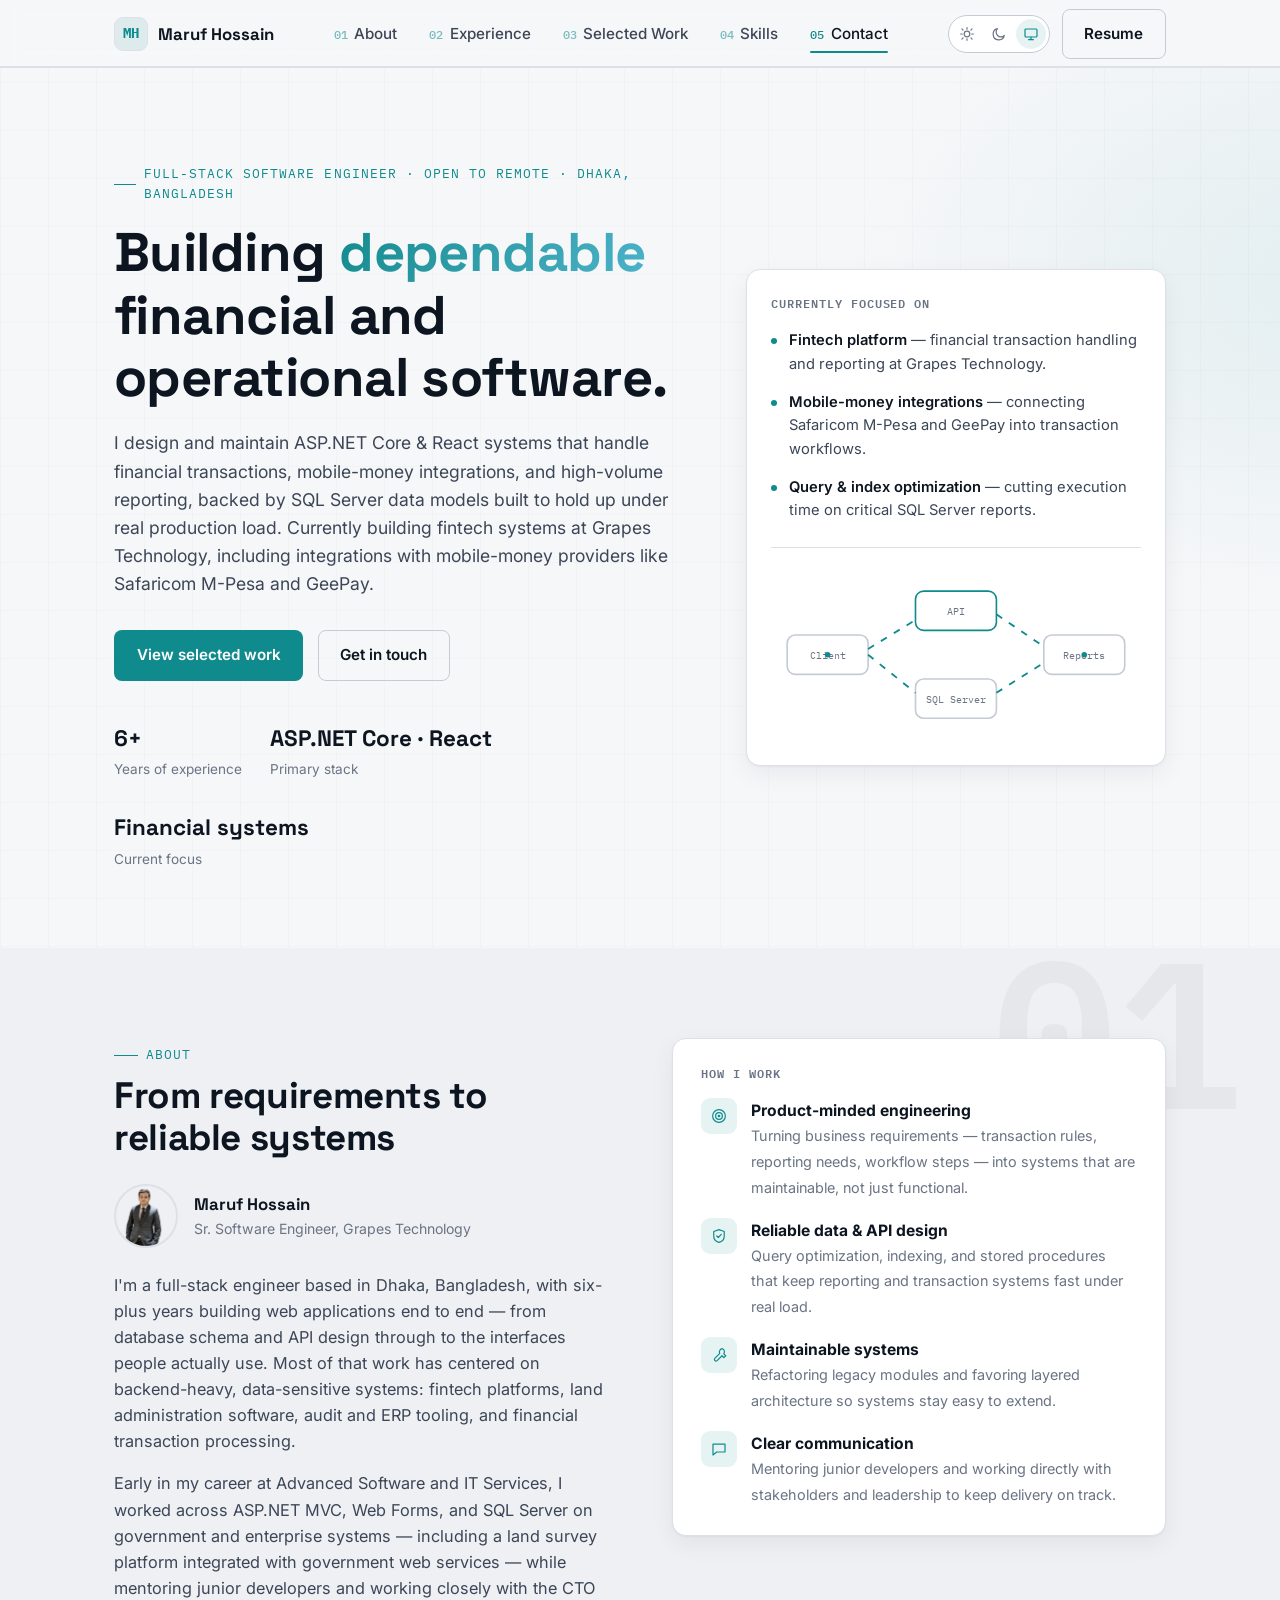
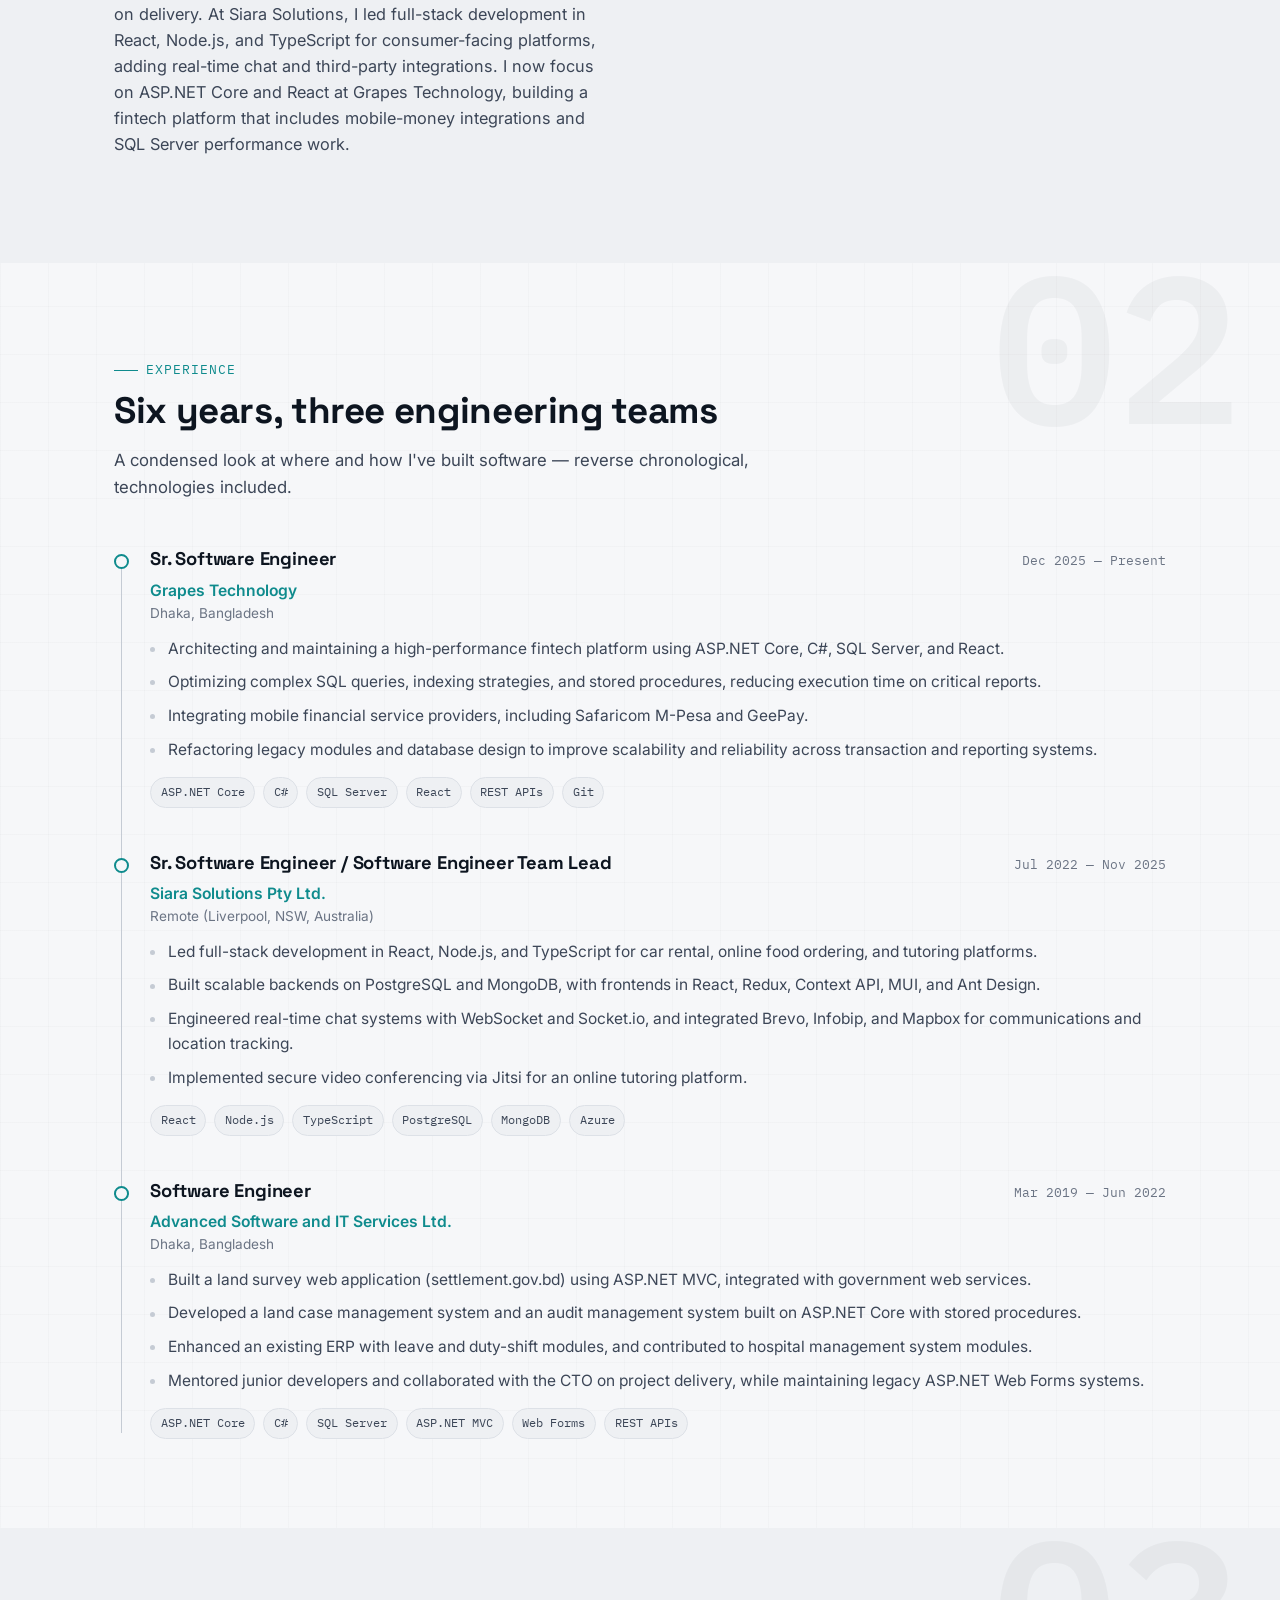
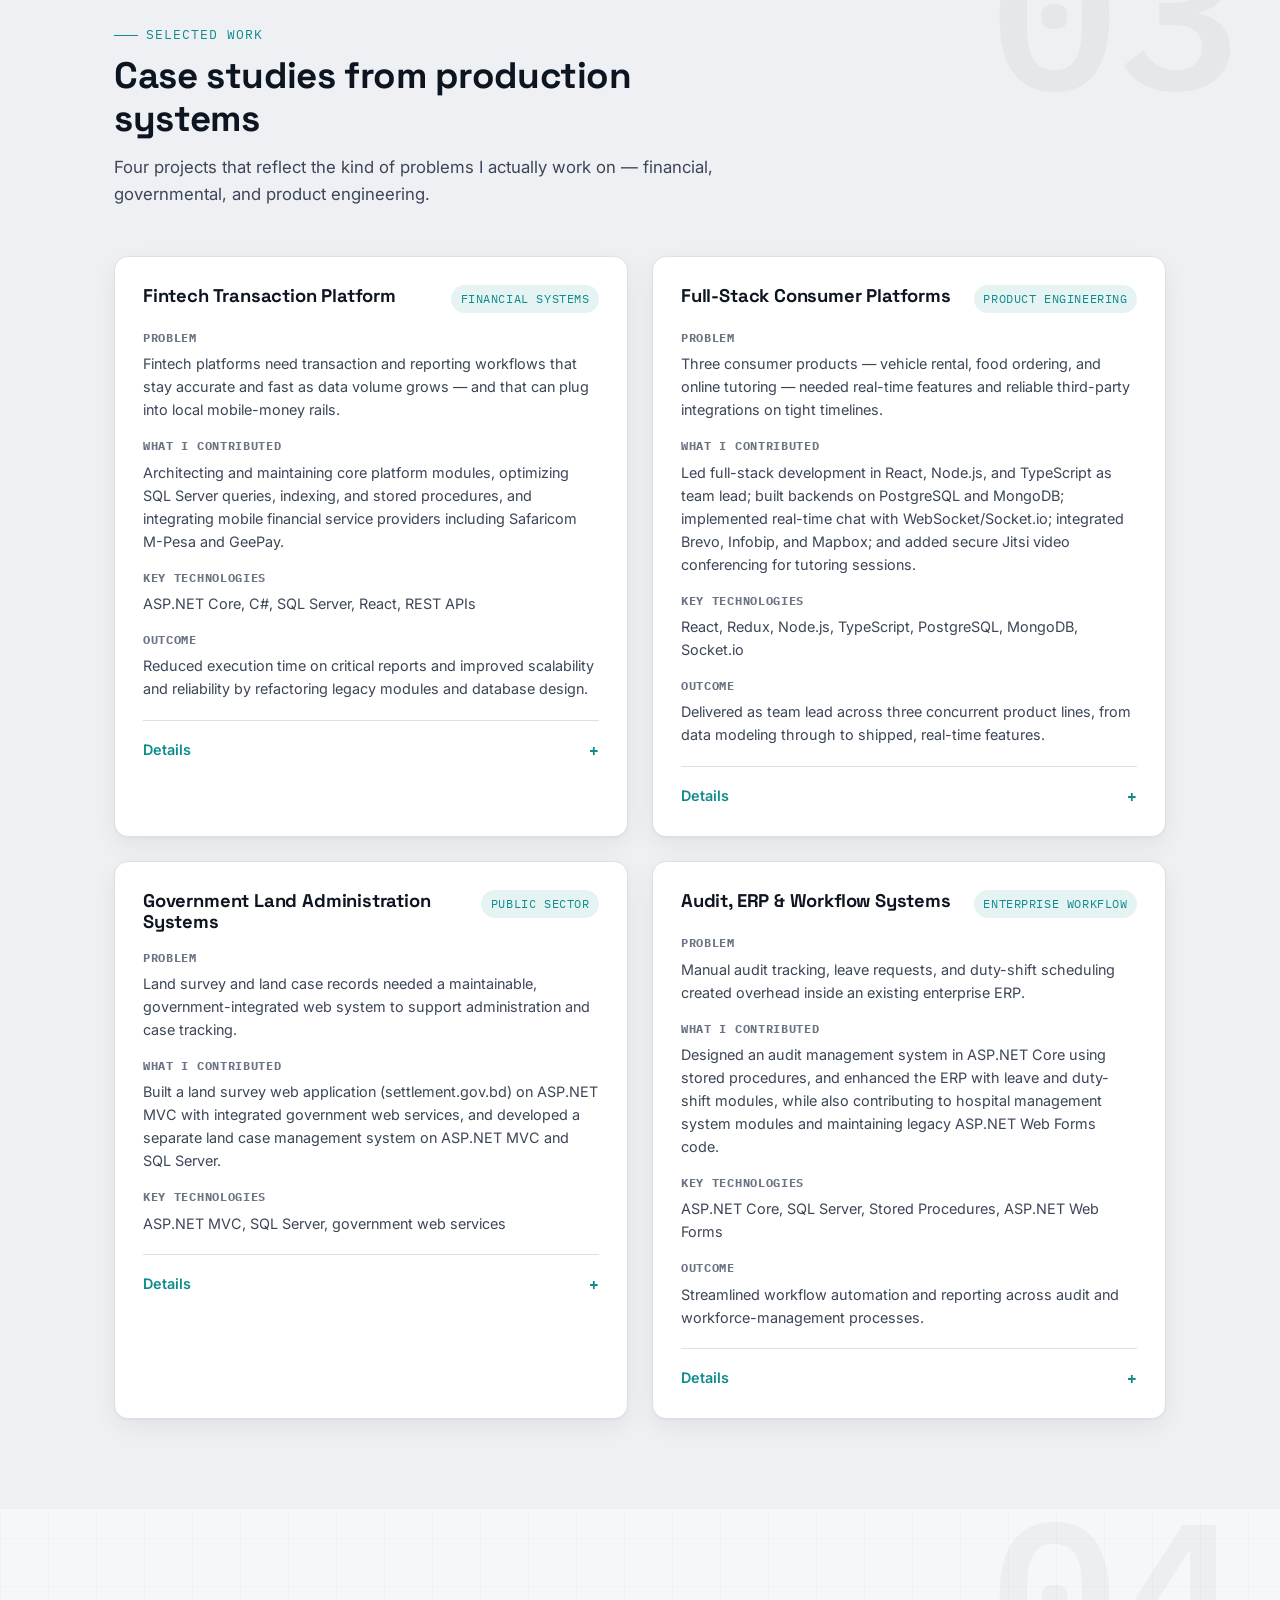
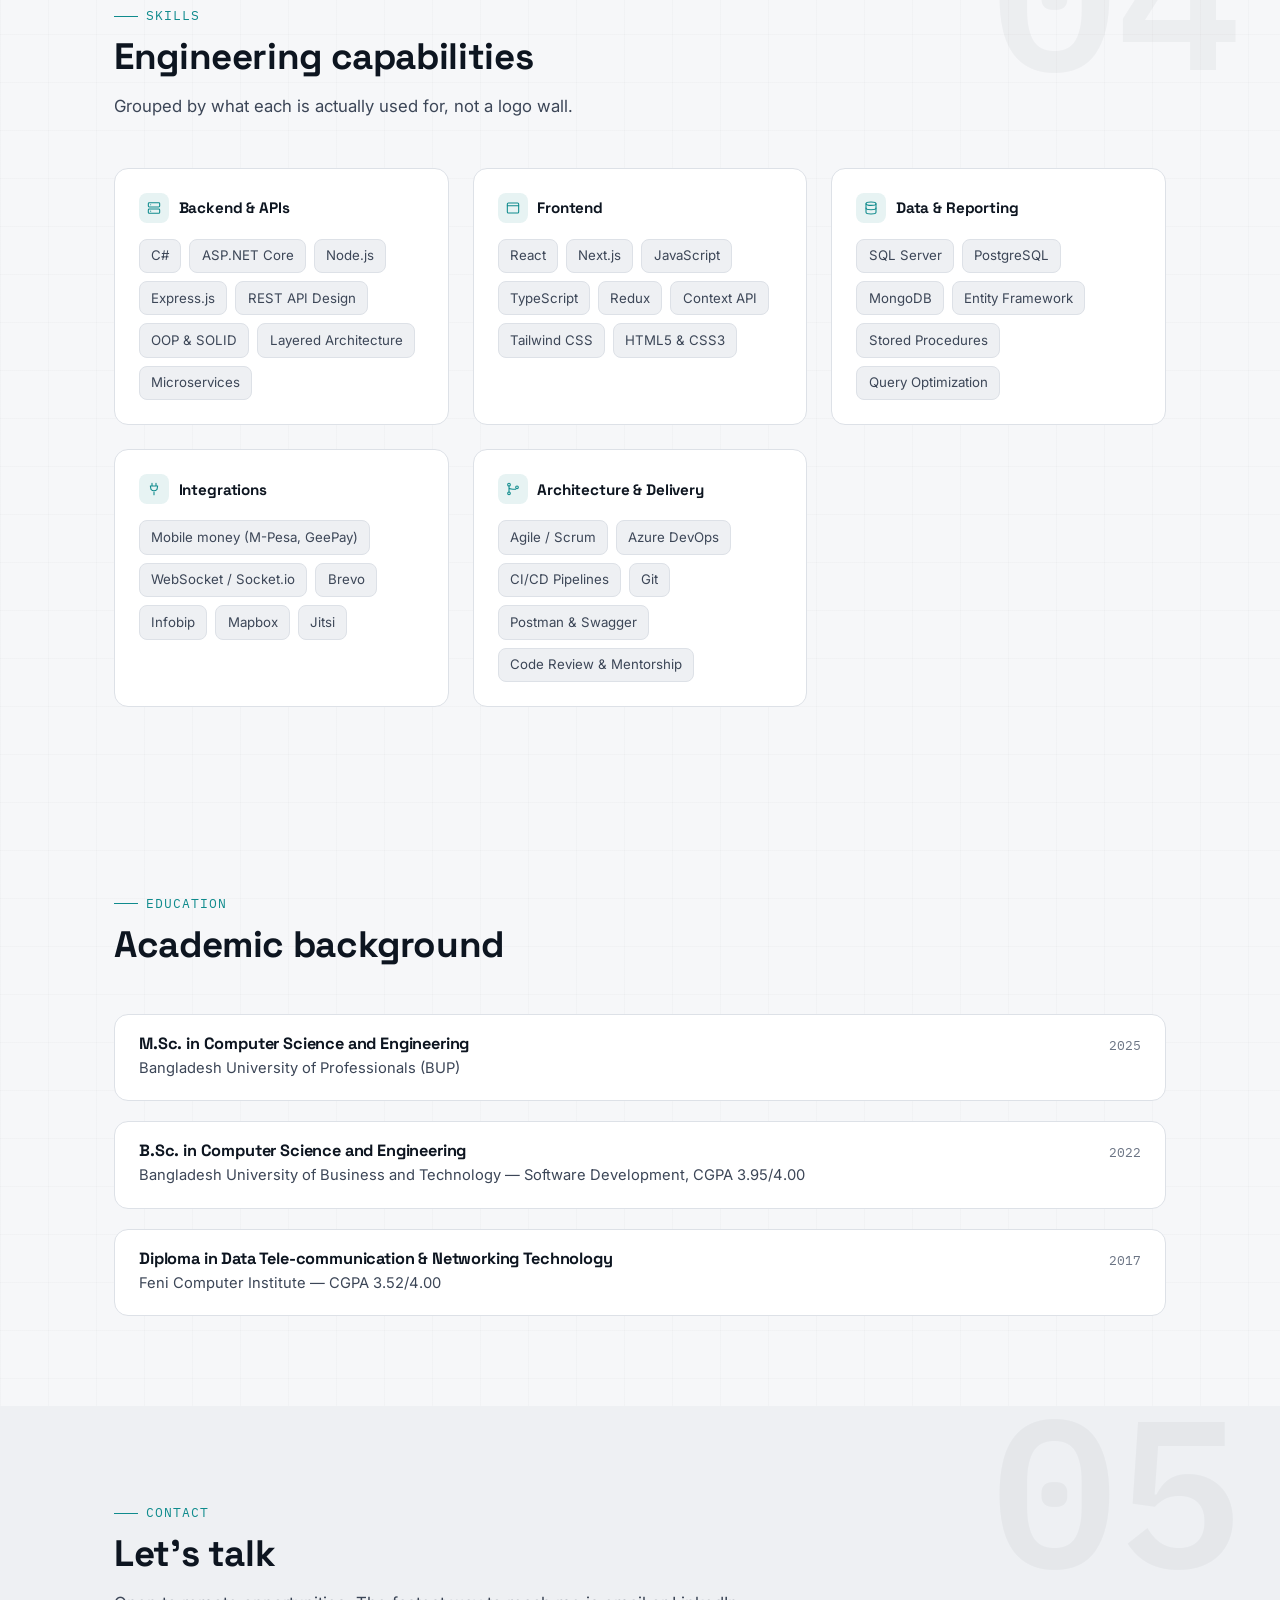
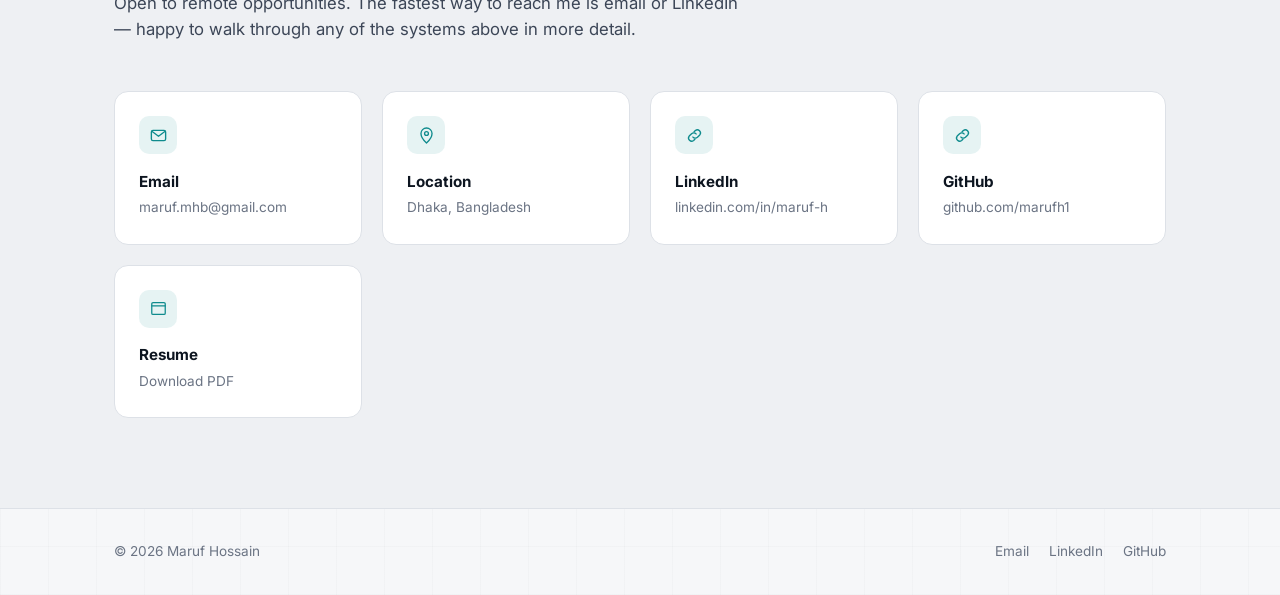
==== index.html @ dee06dfb "ok" ====
<!doctype html>
<html lang="en">
<head>
<meta charset="UTF-8" />
<meta name="viewport" content="width=device-width, initial-scale=1" />
<title>Maruf Hossain — Remote Full-Stack Software Engineer (ASP.NET Core, React, Fintech)</title>
<meta name="description" content="Maruf Hossain is a full-stack software engineer specializing in ASP.NET Core, C#, SQL Server, and React, building dependable fintech and operational software. Based in Dhaka, Bangladesh, open to remote opportunities." />
<meta name="keywords" content="Maruf Hossain, Full-Stack Software Engineer, ASP.NET Core Developer, C# Developer, React Developer, SQL Server, Fintech Software Engineer, Remote Software Engineer, Dhaka Bangladesh" />
<meta name="author" content="Maruf Hossain" />
<link rel="canonical" href="https://marufh1.github.io/" />

<!-- Open Graph -->
<meta property="og:type" content="website" />
<meta property="og:site_name" content="Maruf Hossain" />
<meta property="og:locale" content="en_US" />
<meta property="og:title" content="Maruf Hossain — Remote Full-Stack Software Engineer" />
<meta property="og:description" content="Full-stack software engineer specializing in ASP.NET Core, C#, SQL Server, and React — building dependable fintech and operational software. Open to remote opportunities." />
<meta property="og:url" content="https://marufh1.github.io/" />
<meta property="og:image" content="https://marufh1.github.io/assets/img/maruf-hossain.png" />
<meta name="twitter:card" content="summary" />
<meta name="twitter:title" content="Maruf Hossain — Remote Full-Stack Software Engineer" />
<meta name="twitter:description" content="ASP.NET Core, C#, SQL Server, React — fintech and operational software. Open to remote opportunities." />
<meta name="twitter:image" content="https://marufh1.github.io/assets/img/maruf-hossain.png" />

<meta name="theme-color" content="#0a0f16" />
<link rel="icon" href="favicon.svg" type="image/svg+xml" />
<link rel="manifest" href="site.webmanifest" />
<link rel="preconnect" href="https://fonts.googleapis.com" />
<link rel="preconnect" href="https://fonts.gstatic.com" crossorigin />
<link href="https://fonts.googleapis.com/css2?family=Space+Grotesk:wght@500;600;700&family=Inter:wght@400;500;600;700&family=IBM+Plex+Mono:wght@500&display=swap" rel="stylesheet" />
<link rel="stylesheet" href="assets/css/styles.css" />

<script type="application/ld+json">
{
  "@context": "https://schema.org",
  "@type": "Person",
  "name": "Maruf Hossain",
  "url": "https://marufh1.github.io/",
  "image": "https://marufh1.github.io/assets/img/maruf-hossain.png",
  "jobTitle": "Sr. Software Engineer",
  "description": "Full-stack software engineer specializing in ASP.NET Core, C#, SQL Server, and React, building fintech and operational software. Open to remote opportunities.",
  "email": "mailto:maruf.mhb@gmail.com",
  "address": { "@type": "PostalAddress", "addressLocality": "Dhaka", "addressCountry": "BD" },
  "sameAs": ["https://www.linkedin.com/in/maruf-h", "https://github.com/marufh1"],
  "worksFor": { "@type": "Organization", "name": "Grapes Technology" },
  "alumniOf": [
    { "@type": "CollegeOrUniversity", "name": "Bangladesh University of Professionals" },
    { "@type": "CollegeOrUniversity", "name": "Bangladesh University of Business and Technology" },
    { "@type": "CollegeOrUniversity", "name": "Feni Computer Institute" }
  ],
  "knowsAbout": ["ASP.NET Core", "C#", "SQL Server", "React", "Node.js", "TypeScript", "REST API Design", "Microservices", "PostgreSQL", "MongoDB"]
}
</script>
</head>
<body>
<a class="skip-link" href="#main">Skip to content</a>

<!-- Icon sprite -->
<svg class="visually-hidden" aria-hidden="true">
  <symbol id="i-sun" viewBox="0 0 24 24" fill="none" stroke="currentColor" stroke-width="1.8" stroke-linecap="round"><circle cx="12" cy="12" r="4.2"/><path d="M12 2.5v2.4M12 19.1v2.4M4.4 4.4l1.7 1.7M17.9 17.9l1.7 1.7M2.5 12h2.4M19.1 12h2.4M4.4 19.6l1.7-1.7M17.9 6.1l1.7-1.7"/></symbol>
  <symbol id="i-moon" viewBox="0 0 24 24" fill="none" stroke="currentColor" stroke-width="1.8" stroke-linecap="round" stroke-linejoin="round"><path d="M20 14.2A8.5 8.5 0 1 1 9.8 4a6.7 6.7 0 0 0 10.2 10.2Z"/></symbol>
  <symbol id="i-system" viewBox="0 0 24 24" fill="none" stroke="currentColor" stroke-width="1.8" stroke-linecap="round" stroke-linejoin="round"><rect x="3" y="4.5" width="18" height="12" rx="1.5"/><path d="M8.5 20.5h7M12 16.5v4"/></symbol>
  <symbol id="i-menu" viewBox="0 0 24 24" fill="none" stroke="currentColor" stroke-width="1.8" stroke-linecap="round"><path d="M4 7h16M4 12h16M4 17h16"/></symbol>
  <symbol id="i-close" viewBox="0 0 24 24" fill="none" stroke="currentColor" stroke-width="1.8" stroke-linecap="round"><path d="M6 6l12 12M18 6L6 18"/></symbol>
  <symbol id="i-mail" viewBox="0 0 24 24" fill="none" stroke="currentColor" stroke-width="1.7" stroke-linecap="round" stroke-linejoin="round"><rect x="3" y="5.5" width="18" height="13" rx="2"/><path d="M4 7l8 6 8-6"/></symbol>
  <symbol id="i-pin" viewBox="0 0 24 24" fill="none" stroke="currentColor" stroke-width="1.7" stroke-linecap="round" stroke-linejoin="round"><path d="M12 21.5s7-6.4 7-12A7 7 0 0 0 5 9.5c0 5.6 7 12 7 12Z"/><circle cx="12" cy="9.5" r="2.4"/></symbol>
  <symbol id="i-link" viewBox="0 0 24 24" fill="none" stroke="currentColor" stroke-width="1.7" stroke-linecap="round" stroke-linejoin="round"><path d="M10 14a4 4 0 0 0 5.7.3l3-3a4 4 0 0 0-5.6-5.6l-1.6 1.6"/><path d="M14 10a4 4 0 0 0-5.7-.3l-3 3a4 4 0 0 0 5.6 5.6l1.6-1.6"/></symbol>
  <symbol id="i-server" viewBox="0 0 24 24" fill="none" stroke="currentColor" stroke-width="1.6" stroke-linecap="round" stroke-linejoin="round"><rect x="3.5" y="4" width="17" height="6.5" rx="1.4"/><rect x="3.5" y="13.5" width="17" height="6.5" rx="1.4"/><path d="M7 7.2h.01M7 16.7h.01"/></symbol>
  <symbol id="i-window" viewBox="0 0 24 24" fill="none" stroke="currentColor" stroke-width="1.6" stroke-linecap="round" stroke-linejoin="round"><rect x="3.5" y="4.5" width="17" height="15" rx="1.6"/><path d="M3.5 8.7h17"/></symbol>
  <symbol id="i-db" viewBox="0 0 24 24" fill="none" stroke="currentColor" stroke-width="1.6" stroke-linecap="round" stroke-linejoin="round"><ellipse cx="12" cy="5.5" rx="7.5" ry="2.6"/><path d="M4.5 5.5v13c0 1.4 3.4 2.6 7.5 2.6s7.5-1.2 7.5-2.6v-13"/><path d="M4.5 12c0 1.4 3.4 2.6 7.5 2.6s7.5-1.2 7.5-2.6"/></symbol>
  <symbol id="i-plug" viewBox="0 0 24 24" fill="none" stroke="currentColor" stroke-width="1.6" stroke-linecap="round" stroke-linejoin="round"><path d="M9 3.5v4M15 3.5v4M6.5 7.5h11l-1 5a6 6 0 0 1-9 0Z"/><path d="M12 16.5v4"/></symbol>
  <symbol id="i-branch" viewBox="0 0 24 24" fill="none" stroke="currentColor" stroke-width="1.6" stroke-linecap="round" stroke-linejoin="round"><circle cx="6" cy="5.5" r="2"/><circle cx="6" cy="18.5" r="2"/><circle cx="18" cy="9.5" r="2"/><path d="M6 7.5v9M6 9.5c0 3 3 3 6 3h4"/></symbol>
  <symbol id="i-target" viewBox="0 0 24 24" fill="none" stroke="currentColor" stroke-width="1.6"><circle cx="12" cy="12" r="8.5"/><circle cx="12" cy="12" r="4.5"/><circle cx="12" cy="12" r="1"/></symbol>
  <symbol id="i-shield" viewBox="0 0 24 24" fill="none" stroke="currentColor" stroke-width="1.6" stroke-linecap="round" stroke-linejoin="round"><path d="M12 3.5 5 6v6c0 5 3 7.5 7 8.5 4-1 7-3.5 7-8.5V6Z"/><path d="M9 12l2 2 4-4.2"/></symbol>
  <symbol id="i-tool" viewBox="0 0 24 24" fill="none" stroke="currentColor" stroke-width="1.6" stroke-linecap="round" stroke-linejoin="round"><path d="M16.5 3.6a4.4 4.4 0 0 1 1.8 6.9L21 13l-2.5 2.5-2.5-2.5-6.5 6.5a2.2 2.2 0 0 1-3.1-3.1L13 9.8l-.2-.2a4.4 4.4 0 0 1 3.7-6Z"/></symbol>
  <symbol id="i-chat" viewBox="0 0 24 24" fill="none" stroke="currentColor" stroke-width="1.6" stroke-linecap="round" stroke-linejoin="round"><path d="M4 5.5h16v10.5H9L4 20V5.5Z"/></symbol>
</svg>

<header class="site-header">
  <div class="container nav-inner">
    <a class="logo-mark" href="#top">
      <span class="logo-badge">MH</span>
      <span>Maruf Hossain</span>
    </a>

    <nav class="nav-links" id="nav-links" aria-label="Primary">
      <a href="#about"><span class="nav-index" aria-hidden="true">01</span><span>About</span></a>
      <a href="#experience"><span class="nav-index" aria-hidden="true">02</span><span>Experience</span></a>
      <a href="#work"><span class="nav-index" aria-hidden="true">03</span><span>Selected Work</span></a>
      <a href="#skills"><span class="nav-index" aria-hidden="true">04</span><span>Skills</span></a>
      <a href="#contact"><span class="nav-index" aria-hidden="true">05</span><span>Contact</span></a>
    </nav>

    <div class="nav-actions">
      <div class="theme-toggle" role="group" aria-label="Theme">
        <button type="button" data-theme="light" aria-pressed="false" title="Light theme"><svg><use href="#i-sun"/></svg><span class="visually-hidden">Light</span></button>
        <button type="button" data-theme="dark" aria-pressed="false" title="Dark theme"><svg><use href="#i-moon"/></svg><span class="visually-hidden">Dark</span></button>
        <button type="button" data-theme="system" aria-pressed="true" title="System theme"><svg><use href="#i-system"/></svg><span class="visually-hidden">System</span></button>
      </div>
      <a class="btn btn-ghost nav-resume" href="assets/resume/Maruf-Hossain-Resume.pdf" target="_blank" rel="noopener">Resume</a>
      <button class="menu-toggle" type="button" aria-controls="nav-links" aria-expanded="false" aria-label="Toggle navigation menu">
        <svg><use href="#i-menu"/></svg>
      </button>
    </div>
  </div>
  <div class="scroll-progress" aria-hidden="true"><span id="scroll-progress-bar"></span></div>
</header>

<main id="main">

  <!-- Hero -->
  <section id="top" class="hero">
    <div class="container hero-grid">
      <div>
        <span class="eyebrow">Full-Stack Software Engineer · Open to Remote · Dhaka, Bangladesh</span>
        <h1>Building <span class="hero-accent">dependable</span> financial and operational software.</h1>
        <p class="hero-lede">
          I design and maintain ASP.NET Core &amp; React systems that handle financial transactions,
          mobile-money integrations, and high-volume reporting, backed by SQL Server data models built to
          hold up under real production load. Currently building fintech systems at Grapes Technology,
          including integrations with mobile-money providers like Safaricom M-Pesa and GeePay.
        </p>
        <div class="hero-ctas">
          <a class="btn btn-primary" href="#work">View selected work</a>
          <a class="btn btn-ghost" href="#contact">Get in touch</a>
        </div>
        <div class="hero-meta">
          <div><strong>6+</strong><span>Years of experience</span></div>
          <div><strong>ASP.NET Core · React</strong><span>Primary stack</span></div>
          <div><strong>Financial systems</strong><span>Current focus</span></div>
        </div>
      </div>

      <div class="focus-panel reveal">
        <p class="panel-label">Currently focused on</p>
        <ul class="focus-list">
          <li><span class="focus-dot"></span><span><strong>Fintech platform</strong> — financial transaction handling and reporting at Grapes Technology.</span></li>
          <li><span class="focus-dot"></span><span><strong>Mobile-money integrations</strong> — connecting Safaricom M-Pesa and GeePay into transaction workflows.</span></li>
          <li><span class="focus-dot"></span><span><strong>Query &amp; index optimization</strong> — cutting execution time on critical SQL Server reports.</span></li>
        </ul>

        <div class="system-diagram" aria-hidden="true">
          <svg viewBox="0 0 320 150" preserveAspectRatio="xMidYMid meet">
            <rect class="diagram-node" x="14" y="58" width="70" height="34" rx="7"/>
            <text x="49" y="79" text-anchor="middle" font-family="IBM Plex Mono, monospace" font-size="9" fill="var(--ink-faint)">Client</text>

            <rect class="diagram-node is-accent" x="125" y="20" width="70" height="34" rx="7"/>
            <text x="160" y="41" text-anchor="middle" font-family="IBM Plex Mono, monospace" font-size="9" fill="var(--ink-faint)">API</text>

            <rect class="diagram-node" x="125" y="96" width="70" height="34" rx="7"/>
            <text x="160" y="117" text-anchor="middle" font-family="IBM Plex Mono, monospace" font-size="9" fill="var(--ink-faint)">SQL Server</text>

            <rect class="diagram-node" x="236" y="58" width="70" height="34" rx="7"/>
            <text x="271" y="79" text-anchor="middle" font-family="IBM Plex Mono, monospace" font-size="9" fill="var(--ink-faint)">Reports</text>

            <path class="diagram-flow" d="M84 70 L125 45"/>
            <path class="diagram-flow" d="M84 75 L125 108"/>
            <path class="diagram-flow" d="M195 40 L236 68"/>
            <path class="diagram-flow" d="M195 108 L236 82"/>
            <circle class="diagram-dot" cx="49" cy="75" r="2.4"/>
            <circle class="diagram-dot" cx="271" cy="75" r="2.4"/>
          </svg>
        </div>
      </div>
    </div>
  </section>

  <!-- About -->
  <section id="about" class="section-alt">
    <span class="section-echo" aria-hidden="true">01</span>
    <div class="container about-grid">
      <div class="about-copy reveal">
        <span class="eyebrow">About</span>
        <h2 style="margin-top:0.6rem;font-family:var(--font-head);font-size:clamp(1.7rem,3vw,2.3rem);">From requirements to reliable systems</h2>
        <div class="about-portrait" style="margin-top:1.5rem;">
          <img src="assets/img/maruf-hossain.png" alt="Portrait of Maruf Hossain" width="64" height="64" loading="lazy" decoding="async" />
          <div><strong>Maruf Hossain</strong><span>Sr. Software Engineer, Grapes Technology</span></div>
        </div>
        <p>
          I'm a full-stack engineer based in Dhaka, Bangladesh, with six-plus years building web applications
          end to end — from database schema and API design through to the interfaces people actually use.
          Most of that work has centered on backend-heavy, data-sensitive systems: fintech platforms,
          land administration software, audit and ERP tooling, and financial transaction processing.
        </p>
        <p>
          Early in my career at Advanced Software and IT Services, I worked across ASP.NET MVC, Web Forms,
          and SQL Server on government and enterprise systems — including a land survey platform integrated
          with government web services — while mentoring junior developers and working closely with the CTO
          on delivery. At Siara Solutions, I led full-stack development in React, Node.js, and TypeScript for
          consumer-facing platforms, adding real-time chat and third-party integrations. I now focus on
          ASP.NET Core and React at Grapes Technology, building a fintech platform that
          includes mobile-money integrations and SQL Server performance work.
        </p>
      </div>

      <div class="how-i-work reveal">
        <h3>How I work</h3>
        <ul>
          <li>
            <span class="icon"><svg><use href="#i-target"/></svg></span>
            <div><strong>Product-minded engineering</strong><span>Turning business requirements — transaction rules, reporting needs, workflow steps — into systems that are maintainable, not just functional.</span></div>
          </li>
          <li>
            <span class="icon"><svg><use href="#i-shield"/></svg></span>
            <div><strong>Reliable data &amp; API design</strong><span>Query optimization, indexing, and stored procedures that keep reporting and transaction systems fast under real load.</span></div>
          </li>
          <li>
            <span class="icon"><svg><use href="#i-tool"/></svg></span>
            <div><strong>Maintainable systems</strong><span>Refactoring legacy modules and favoring layered architecture so systems stay easy to extend.</span></div>
          </li>
          <li>
            <span class="icon"><svg><use href="#i-chat"/></svg></span>
            <div><strong>Clear communication</strong><span>Mentoring junior developers and working directly with stakeholders and leadership to keep delivery on track.</span></div>
          </li>
        </ul>
      </div>
    </div>
  </section>

  <!-- Experience -->
  <section id="experience">
    <span class="section-echo" aria-hidden="true">02</span>
    <div class="container">
      <div class="section-head reveal">
        <span class="eyebrow">Experience</span>
        <h2>Six years, three engineering teams</h2>
        <p>A condensed look at where and how I've built software — reverse chronological, technologies included.</p>
      </div>

      <div class="timeline">
        <article class="timeline-item reveal">
          <div class="timeline-head">
            <h3>Sr. Software Engineer</h3>
            <span class="timeline-period">Dec 2025 — Present</span>
          </div>
          <div class="timeline-company">Grapes Technology</div>
          <div class="timeline-location">Dhaka, Bangladesh</div>
          <ul>
            <li>Architecting and maintaining a high-performance fintech platform using ASP.NET Core, C#, SQL Server, and React.</li>
            <li>Optimizing complex SQL queries, indexing strategies, and stored procedures, reducing execution time on critical reports.</li>
            <li>Integrating mobile financial service providers, including Safaricom M-Pesa and GeePay.</li>
            <li>Refactoring legacy modules and database design to improve scalability and reliability across transaction and reporting systems.</li>
          </ul>
          <div class="tech-row">
            <span class="tech-tag">ASP.NET Core</span><span class="tech-tag">C#</span><span class="tech-tag">SQL Server</span><span class="tech-tag">React</span><span class="tech-tag">REST APIs</span><span class="tech-tag">Git</span>
          </div>
        </article>

        <article class="timeline-item reveal">
          <div class="timeline-head">
            <h3>Sr. Software Engineer / Software Engineer Team Lead</h3>
            <span class="timeline-period">Jul 2022 — Nov 2025</span>
          </div>
          <div class="timeline-company">Siara Solutions Pty Ltd.</div>
          <div class="timeline-location">Remote (Liverpool, NSW, Australia)</div>
          <ul>
            <li>Led full-stack development in React, Node.js, and TypeScript for car rental, online food ordering, and tutoring platforms.</li>
            <li>Built scalable backends on PostgreSQL and MongoDB, with frontends in React, Redux, Context API, MUI, and Ant Design.</li>
            <li>Engineered real-time chat systems with WebSocket and Socket.io, and integrated Brevo, Infobip, and Mapbox for communications and location tracking.</li>
            <li>Implemented secure video conferencing via Jitsi for an online tutoring platform.</li>
          </ul>
          <div class="tech-row">
            <span class="tech-tag">React</span><span class="tech-tag">Node.js</span><span class="tech-tag">TypeScript</span><span class="tech-tag">PostgreSQL</span><span class="tech-tag">MongoDB</span><span class="tech-tag">Azure</span>
          </div>
        </article>

        <article class="timeline-item reveal">
          <div class="timeline-head">
            <h3>Software Engineer</h3>
            <span class="timeline-period">Mar 2019 — Jun 2022</span>
          </div>
          <div class="timeline-company">Advanced Software and IT Services Ltd.</div>
          <div class="timeline-location">Dhaka, Bangladesh</div>
          <ul>
            <li>Built a land survey web application (settlement.gov.bd) using ASP.NET MVC, integrated with government web services.</li>
            <li>Developed a land case management system and an audit management system built on ASP.NET Core with stored procedures.</li>
            <li>Enhanced an existing ERP with leave and duty-shift modules, and contributed to hospital management system modules.</li>
            <li>Mentored junior developers and collaborated with the CTO on project delivery, while maintaining legacy ASP.NET Web Forms systems.</li>
          </ul>
          <div class="tech-row">
            <span class="tech-tag">ASP.NET Core</span><span class="tech-tag">C#</span><span class="tech-tag">SQL Server</span><span class="tech-tag">ASP.NET MVC</span><span class="tech-tag">Web Forms</span><span class="tech-tag">REST APIs</span>
          </div>
        </article>
      </div>
    </div>
  </section>

  <!-- Selected Work -->
  <section id="work" class="section-alt">
    <span class="section-echo" aria-hidden="true">03</span>
    <div class="container">
      <div class="section-head reveal">
        <span class="eyebrow">Selected Work</span>
        <h2>Case studies from production systems</h2>
        <p>Four projects that reflect the kind of problems I actually work on — financial, governmental, and product engineering.</p>
      </div>

      <div class="work-grid">
        <article class="work-card reveal">
          <div class="work-card-top">
            <h3>Fintech Transaction Platform</h3>
            <span class="work-tag">Financial systems</span>
          </div>
          <div class="work-field">
            <strong>Problem</strong>
            <p>Fintech platforms need transaction and reporting workflows that stay accurate and fast as data volume grows — and that can plug into local mobile-money rails.</p>
          </div>
          <div class="work-field">
            <strong>What I contributed</strong>
            <p>Architecting and maintaining core platform modules, optimizing SQL Server queries, indexing, and stored procedures, and integrating mobile financial service providers including Safaricom M-Pesa and GeePay.</p>
          </div>
          <div class="work-field">
            <strong>Key technologies</strong>
            <span>ASP.NET Core, C#, SQL Server, React, REST APIs</span>
          </div>
          <div class="work-field">
            <strong>Outcome</strong>
            <p>Reduced execution time on critical reports and improved scalability and reliability by refactoring legacy modules and database design.</p>
          </div>
          <details class="work-details">
            <summary>Details</summary>
            <p>The platform separates transaction processing and reporting into layered modules on top of SQL Server, with stored procedures handling the heaviest aggregations and mobile-money providers integrated behind a common service interface.</p>
          </details>
        </article>

        <article class="work-card reveal">
          <div class="work-card-top">
            <h3>Full-Stack Consumer Platforms</h3>
            <span class="work-tag">Product engineering</span>
          </div>
          <div class="work-field">
            <strong>Problem</strong>
            <p>Three consumer products — vehicle rental, food ordering, and online tutoring — needed real-time features and reliable third-party integrations on tight timelines.</p>
          </div>
          <div class="work-field">
            <strong>What I contributed</strong>
            <p>Led full-stack development in React, Node.js, and TypeScript as team lead; built backends on PostgreSQL and MongoDB; implemented real-time chat with WebSocket/Socket.io; integrated Brevo, Infobip, and Mapbox; and added secure Jitsi video conferencing for tutoring sessions.</p>
          </div>
          <div class="work-field">
            <strong>Key technologies</strong>
            <span>React, Redux, Node.js, TypeScript, PostgreSQL, MongoDB, Socket.io</span>
          </div>
          <div class="work-field">
            <strong>Outcome</strong>
            <p>Delivered as team lead across three concurrent product lines, from data modeling through to shipped, real-time features.</p>
          </div>
          <details class="work-details">
            <summary>Details</summary>
            <p>Each platform shared a Node.js/TypeScript API layer with product-specific data stores — PostgreSQL for relational data, MongoDB where schema flexibility mattered — with React front ends split between MUI and Ant Design depending on the product.</p>
          </details>
        </article>

        <article class="work-card reveal">
          <div class="work-card-top">
            <h3>Government Land Administration Systems</h3>
            <span class="work-tag">Public sector</span>
          </div>
          <div class="work-field">
            <strong>Problem</strong>
            <p>Land survey and land case records needed a maintainable, government-integrated web system to support administration and case tracking.</p>
          </div>
          <div class="work-field">
            <strong>What I contributed</strong>
            <p>Built a land survey web application (settlement.gov.bd) on ASP.NET MVC with integrated government web services, and developed a separate land case management system on ASP.NET MVC and SQL Server.</p>
          </div>
          <div class="work-field">
            <strong>Key technologies</strong>
            <span>ASP.NET MVC, SQL Server, government web services</span>
          </div>
          <details class="work-details">
            <summary>Details</summary>
            <p>Both systems were built as multi-user ASP.NET MVC applications backed by SQL Server, with the survey platform consuming external government web services for record handling.</p>
          </details>
        </article>

        <article class="work-card reveal">
          <div class="work-card-top">
            <h3>Audit, ERP &amp; Workflow Systems</h3>
            <span class="work-tag">Enterprise workflow</span>
          </div>
          <div class="work-field">
            <strong>Problem</strong>
            <p>Manual audit tracking, leave requests, and duty-shift scheduling created overhead inside an existing enterprise ERP.</p>
          </div>
          <div class="work-field">
            <strong>What I contributed</strong>
            <p>Designed an audit management system in ASP.NET Core using stored procedures, and enhanced the ERP with leave and duty-shift modules, while also contributing to hospital management system modules and maintaining legacy ASP.NET Web Forms code.</p>
          </div>
          <div class="work-field">
            <strong>Key technologies</strong>
            <span>ASP.NET Core, SQL Server, Stored Procedures, ASP.NET Web Forms</span>
          </div>
          <div class="work-field">
            <strong>Outcome</strong>
            <p>Streamlined workflow automation and reporting across audit and workforce-management processes.</p>
          </div>
          <details class="work-details">
            <summary>Details</summary>
            <p>The audit module relied on stored procedures for heavier reporting logic, while the ERP enhancements extended an existing ASP.NET Web Forms codebase without disrupting production workflows.</p>
          </details>
        </article>
      </div>
    </div>
  </section>

  <!-- Skills -->
  <section id="skills">
    <span class="section-echo" aria-hidden="true">04</span>
    <div class="container">
      <div class="section-head reveal">
        <span class="eyebrow">Skills</span>
        <h2>Engineering capabilities</h2>
        <p>Grouped by what each is actually used for, not a logo wall.</p>
      </div>

      <div class="skills-grid">
        <div class="skill-card reveal">
          <h3><span class="icon"><svg><use href="#i-server"/></svg></span>Backend &amp; APIs</h3>
          <div class="skill-tags">
            <span>C#</span><span>ASP.NET Core</span><span>Node.js</span><span>Express.js</span><span>REST API Design</span><span>OOP &amp; SOLID</span><span>Layered Architecture</span><span>Microservices</span>
          </div>
        </div>
        <div class="skill-card reveal">
          <h3><span class="icon"><svg><use href="#i-window"/></svg></span>Frontend</h3>
          <div class="skill-tags">
            <span>React</span><span>Next.js</span><span>JavaScript</span><span>TypeScript</span><span>Redux</span><span>Context API</span><span>Tailwind CSS</span><span>HTML5 &amp; CSS3</span>
          </div>
        </div>
        <div class="skill-card reveal">
          <h3><span class="icon"><svg><use href="#i-db"/></svg></span>Data &amp; Reporting</h3>
          <div class="skill-tags">
            <span>SQL Server</span><span>PostgreSQL</span><span>MongoDB</span><span>Entity Framework</span><span>Stored Procedures</span><span>Query Optimization</span>
          </div>
        </div>
        <div class="skill-card reveal">
          <h3><span class="icon"><svg><use href="#i-plug"/></svg></span>Integrations</h3>
          <div class="skill-tags">
            <span>Mobile money (M-Pesa, GeePay)</span><span>WebSocket / Socket.io</span><span>Brevo</span><span>Infobip</span><span>Mapbox</span><span>Jitsi</span>
          </div>
        </div>
        <div class="skill-card reveal">
          <h3><span class="icon"><svg><use href="#i-branch"/></svg></span>Architecture &amp; Delivery</h3>
          <div class="skill-tags">
            <span>Agile / Scrum</span><span>Azure DevOps</span><span>CI/CD Pipelines</span><span>Git</span><span>Postman &amp; Swagger</span><span>Code Review &amp; Mentorship</span>
          </div>
        </div>
      </div>
    </div>
  </section>

  <!-- Education -->
  <section id="education">
    <div class="container">
      <div class="section-head reveal">
        <span class="eyebrow">Education</span>
        <h2>Academic background</h2>
      </div>

      <div class="edu-list">
        <div class="edu-item reveal">
          <div>
            <h3>M.Sc. in Computer Science and Engineering</h3>
            <div class="edu-org">Bangladesh University of Professionals (BUP)</div>
          </div>
          <div class="edu-meta">2025</div>
        </div>
        <div class="edu-item reveal">
          <div>
            <h3>B.Sc. in Computer Science and Engineering</h3>
            <div class="edu-org">Bangladesh University of Business and Technology — Software Development, CGPA 3.95/4.00</div>
          </div>
          <div class="edu-meta">2022</div>
        </div>
        <div class="edu-item reveal">
          <div>
            <h3>Diploma in Data Tele-communication &amp; Networking Technology</h3>
            <div class="edu-org">Feni Computer Institute — CGPA 3.52/4.00</div>
          </div>
          <div class="edu-meta">2017</div>
        </div>
      </div>
    </div>
  </section>

  <!-- Contact -->
  <section id="contact" class="section-alt">
    <span class="section-echo" aria-hidden="true">05</span>
    <div class="container">
      <div class="section-head reveal">
        <span class="eyebrow">Contact</span>
        <h2>Let's talk</h2>
        <p>Open to remote opportunities. The fastest way to reach me is email or LinkedIn — happy to walk through any of the systems above in more detail.</p>
      </div>

      <div class="contact-grid">
        <a class="contact-card reveal" href="mailto:maruf.mhb@gmail.com">
          <span class="icon"><svg><use href="#i-mail"/></svg></span>
          <div><strong>Email</strong><br /><span>maruf.mhb@gmail.com</span></div>
        </a>
        <div class="contact-card reveal">
          <span class="icon"><svg><use href="#i-pin"/></svg></span>
          <div><strong>Location</strong><br /><span>Dhaka, Bangladesh</span></div>
        </div>
        <a class="contact-card reveal" href="https://www.linkedin.com/in/maruf-h" target="_blank" rel="noopener noreferrer">
          <span class="icon"><svg><use href="#i-link"/></svg></span>
          <div><strong>LinkedIn</strong><br /><span>linkedin.com/in/maruf-h</span></div>
        </a>
        <a class="contact-card reveal" href="https://github.com/marufh1" target="_blank" rel="noopener noreferrer">
          <span class="icon"><svg><use href="#i-link"/></svg></span>
          <div><strong>GitHub</strong><br /><span>github.com/marufh1</span></div>
        </a>
        <a class="contact-card reveal" href="assets/resume/Maruf-Hossain-Resume.pdf" target="_blank" rel="noopener">
          <span class="icon"><svg><use href="#i-window"/></svg></span>
          <div><strong>Resume</strong><br /><span>Download PDF</span></div>
        </a>
      </div>
    </div>
  </section>
</main>

<footer class="site-footer">
  <div class="container footer-inner">
    <span>© <span id="year">2026</span> Maruf Hossain</span>
    <div class="footer-links">
      <a href="mailto:maruf.mhb@gmail.com">Email</a>
      <a href="https://www.linkedin.com/in/maruf-h" target="_blank" rel="noopener noreferrer">LinkedIn</a>
      <a href="https://github.com/marufh1" target="_blank" rel="noopener noreferrer">GitHub</a>
    </div>
  </div>
</footer>

<script src="assets/js/main.js"></script>
</body>
</html>
---- assets/css/styles.css ----
/* ============================================================
   Maruf Hossain — Portfolio
   Design system: dark-first, editorial/technical, restrained teal accent
   ============================================================ */

:root {
  --font-head: "Space Grotesk", "Segoe UI", system-ui, sans-serif;
  --font-body: "Inter", "Segoe UI", system-ui, sans-serif;
  --font-mono: "IBM Plex Mono", "SFMono-Regular", Consolas, monospace;

  /* Light palette (default tokens) */
  --bg: #f6f7f9;
  --bg-raised: #ffffff;
  --bg-sunken: #eef0f3;
  --ink: #0d1520;
  --ink-soft: #3c4657;
  --ink-faint: #6b7484;
  --border: #dde1e7;
  --border-strong: #c5cbd4;
  --accent: #0f8b8d;
  --accent-strong: #0a6b6d;
  --accent-ink: #ffffff;
  --accent-tint: rgba(15, 139, 141, 0.1);
  --shadow: 0 1px 2px rgba(13, 21, 32, 0.04), 0 8px 24px rgba(13, 21, 32, 0.06);
  --radius: 14px;
  --radius-sm: 8px;
  --focus-ring: #0f8b8d;
  --max-width: 1100px;
}

@media (prefers-color-scheme: dark) {
  :root:not([data-theme="light"]) {
    --bg: #0a0f16;
    --bg-raised: #10161f;
    --bg-sunken: #060a10;
    --ink: #eef1f5;
    --ink-soft: #b7c0cd;
    --ink-faint: #7e8a99;
    --border: #1d2733;
    --border-strong: #2b3745;
    --accent: #2dd4c8;
    --accent-strong: #7fe9de;
    --accent-ink: #05201f;
    --accent-tint: rgba(45, 212, 200, 0.12);
    --shadow: 0 1px 2px rgba(0, 0, 0, 0.3), 0 12px 32px rgba(0, 0, 0, 0.35);
  }
}

:root[data-theme="dark"] {
  --bg: #0a0f16;
  --bg-raised: #10161f;
  --bg-sunken: #060a10;
  --ink: #eef1f5;
  --ink-soft: #b7c0cd;
  --ink-faint: #7e8a99;
  --border: #1d2733;
  --border-strong: #2b3745;
  --accent: #2dd4c8;
  --accent-strong: #7fe9de;
  --accent-ink: #05201f;
  --accent-tint: rgba(45, 212, 200, 0.12);
  --shadow: 0 1px 2px rgba(0, 0, 0, 0.3), 0 12px 32px rgba(0, 0, 0, 0.35);
}

/* ---------- Reset ---------- */
*, *::before, *::after { box-sizing: border-box; }
html { scroll-behavior: smooth; }
@media (prefers-reduced-motion: reduce) {
  html { scroll-behavior: auto; }
  *, *::before, *::after {
    animation-duration: 0.001ms !important;
    animation-iteration-count: 1 !important;
    transition-duration: 0.001ms !important;
    scroll-behavior: auto !important;
  }
}

body {
  margin: 0;
  background-color: var(--bg);
  background-image:
    radial-gradient(1100px 620px at 12% -12%, color-mix(in srgb, var(--accent) 16%, transparent), transparent 65%),
    radial-gradient(900px 560px at 108% 4%, color-mix(in srgb, var(--accent) 9%, transparent), transparent 60%),
    repeating-linear-gradient(0deg, color-mix(in srgb, var(--ink) 4%, transparent) 0px, transparent 1px 48px),
    repeating-linear-gradient(90deg, color-mix(in srgb, var(--ink) 4%, transparent) 0px, transparent 1px 48px);
  background-repeat: no-repeat, no-repeat, repeat, repeat;
  color: var(--ink);
  font-family: var(--font-body);
  font-size: 16px;
  line-height: 1.6;
  -webkit-font-smoothing: antialiased;
  transition: background-color 0.25s ease, color 0.25s ease;
}

img { max-width: 100%; display: block; }
a { color: inherit; }
h1, h2, h3, h4 {
  font-family: var(--font-head);
  line-height: 1.15;
  margin: 0;
  letter-spacing: -0.01em;
}
p { margin: 0; }
ul { margin: 0; padding: 0; list-style: none; }
button { font: inherit; }

:focus-visible {
  outline: 2px solid var(--focus-ring);
  outline-offset: 3px;
  border-radius: 4px;
}

.visually-hidden {
  position: absolute;
  width: 1px; height: 1px;
  overflow: hidden;
  clip: rect(0 0 0 0);
  white-space: nowrap;
}

.skip-link {
  position: absolute;
  left: 1rem;
  top: -60px;
  background: var(--accent);
  color: var(--accent-ink);
  padding: 0.6rem 1rem;
  border-radius: var(--radius-sm);
  z-index: 200;
  transition: top 0.2s ease;
  font-weight: 600;
}
.skip-link:focus { top: 1rem; }

/* Reveal-on-scroll base state lives early in the cascade so later,
   equal-specificity component :hover rules (e.g. .work-card:hover)
   win once an element has already settled into .is-visible. */
.reveal {
  opacity: 0;
  transform: translateY(16px);
  transition: opacity 0.6s ease, transform 0.6s ease;
}
.reveal.is-visible { opacity: 1; transform: translateY(0); }
@media (prefers-reduced-motion: reduce) {
  .reveal { opacity: 1; transform: none; }
}

.container {
  max-width: var(--max-width);
  margin-inline: auto;
  padding-inline: 1.5rem;
  position: relative;
  z-index: 1;
}
@media (max-width: 420px) {
  .container { padding-inline: 1.1rem; }
}

section {
  position: relative;
  overflow: hidden;
  padding-block: clamp(3.5rem, 7vw, 6rem);
}
.section-alt { background: color-mix(in srgb, var(--bg-sunken) 92%, transparent); }

/* Oversized "echo" numeral in each numbered section — mirrors the 01–05
   index used in the nav so the whole page reads as one numbered system. */
.section-echo {
  position: absolute;
  top: -0.12em;
  right: clamp(-0.5rem, 3vw, 2.5rem);
  font-family: var(--font-mono);
  font-weight: 600;
  font-size: clamp(6rem, 18vw, 13rem);
  line-height: 1;
  color: var(--ink);
  opacity: 0.035;
  pointer-events: none;
  user-select: none;
  z-index: 0;
}

.eyebrow {
  font-family: var(--font-mono);
  font-size: 0.8rem;
  letter-spacing: 0.08em;
  text-transform: uppercase;
  color: var(--accent);
  display: inline-flex;
  align-items: center;
  gap: 0.5rem;
}
.eyebrow::before {
  content: "";
  width: 1.5rem;
  height: 1px;
  background: var(--accent);
}

.section-head {
  max-width: 640px;
  margin-bottom: clamp(2rem, 4vw, 3rem);
}
.section-head h2 {
  font-size: clamp(1.7rem, 3vw, 2.3rem);
  margin-top: 0.6rem;
}
.section-head p {
  margin-top: 0.9rem;
  color: var(--ink-soft);
  font-size: 1.05rem;
}

/* ---------- Buttons ---------- */
.btn {
  display: inline-flex;
  align-items: center;
  gap: 0.5rem;
  padding: 0.75rem 1.35rem;
  border-radius: var(--radius-sm);
  font-weight: 600;
  font-size: 0.95rem;
  text-decoration: none;
  border: 1px solid transparent;
  cursor: pointer;
  transition: transform 0.15s ease, background-color 0.15s ease, border-color 0.15s ease, color 0.15s ease;
}
.btn:active { transform: translateY(1px); }
.btn-primary {
  background: var(--accent);
  color: var(--accent-ink);
}
.btn-primary:hover { background: var(--accent-strong); }
.btn-ghost {
  background: transparent;
  border-color: var(--border-strong);
  color: var(--ink);
}
.btn-ghost:hover { border-color: var(--accent); color: var(--accent); }

/* ---------- Header / Nav ---------- */
.site-header {
  position: sticky;
  top: 0;
  z-index: 100;
}
/* Blur lives on a pseudo-element (not on .site-header itself) so the header
   never becomes a containing block for its position:fixed mobile-nav child
   — backdrop-filter/filter on an ancestor breaks fixed-position descendants. */
.site-header::before {
  content: "";
  position: absolute;
  inset: 0;
  z-index: -1;
  background: color-mix(in srgb, var(--bg) 88%, transparent);
  backdrop-filter: saturate(150%) blur(10px);
  -webkit-backdrop-filter: saturate(150%) blur(10px);
}
.nav-inner {
  display: flex;
  align-items: center;
  justify-content: space-between;
  height: 68px;
}
.logo-mark {
  display: flex;
  align-items: center;
  gap: 0.6rem;
  font-family: var(--font-head);
  font-weight: 700;
  font-size: 1.05rem;
  text-decoration: none;
  color: var(--ink);
}
.logo-badge {
  width: 34px;
  height: 34px;
  border-radius: 9px;
  background: var(--accent-tint);
  border: 1px solid var(--border);
  color: var(--accent);
  display: flex;
  align-items: center;
  justify-content: center;
  font-family: var(--font-mono);
  font-weight: 700;
  font-size: 0.85rem;
}

.nav-links {
  display: flex;
  align-items: center;
  gap: 2rem;
}
.nav-links a {
  display: inline-flex;
  align-items: baseline;
  gap: 0.4rem;
  text-decoration: none;
  color: var(--ink-soft);
  font-size: 0.95rem;
  font-weight: 500;
  position: relative;
  padding-block: 0.3rem;
}
.nav-links a:hover, .nav-links a.is-active { color: var(--ink); }
.nav-index {
  font-family: var(--font-mono);
  font-size: 0.72rem;
  color: var(--accent);
  opacity: 0.55;
  transition: opacity 0.15s ease;
}
.nav-links a:hover .nav-index, .nav-links a.is-active .nav-index { opacity: 1; }
.nav-links a.is-active::after {
  content: "";
  position: absolute;
  left: 0; right: 0; bottom: -2px;
  height: 2px;
  background: var(--accent);
  border-radius: 2px;
}

/* Scroll-progress hairline — replaces the old static header border;
   fills left-to-right with scroll position instead of just sitting there. */
.scroll-progress {
  position: absolute;
  left: 0;
  right: 0;
  bottom: 0;
  height: 2px;
  background: var(--border);
}
.scroll-progress span {
  display: block;
  height: 100%;
  width: 0%;
  background: var(--accent);
}

.nav-actions { display: flex; align-items: center; gap: 0.75rem; }

.theme-toggle {
  display: inline-flex;
  border: 1px solid var(--border-strong);
  border-radius: 999px;
  padding: 3px;
  gap: 2px;
  background: var(--bg-raised);
}
.theme-toggle button {
  border: none;
  background: transparent;
  color: var(--ink-faint);
  width: 30px;
  height: 30px;
  border-radius: 999px;
  display: flex;
  align-items: center;
  justify-content: center;
  cursor: pointer;
}
.theme-toggle button.is-active {
  background: var(--accent-tint);
  color: var(--accent);
}
.theme-toggle svg { width: 16px; height: 16px; }

.menu-toggle {
  display: none;
  border: 1px solid var(--border-strong);
  background: var(--bg-raised);
  color: var(--ink);
  width: 40px;
  height: 40px;
  border-radius: var(--radius-sm);
  align-items: center;
  justify-content: center;
  cursor: pointer;
}
.menu-toggle svg { width: 20px; height: 20px; }

@media (max-width: 860px) {
  .nav-links {
    position: fixed;
    inset: 68px 0 0 0;
    background: var(--bg);
    flex-direction: column;
    align-items: flex-start;
    padding: 2rem 1.5rem;
    gap: 1.5rem;
    transform: translateY(-8px);
    opacity: 0;
    visibility: hidden;
    transition: opacity 0.2s ease, transform 0.2s ease, visibility 0.2s;
    border-top: 1px solid var(--border);
  }
  .nav-links.is-open {
    opacity: 1;
    transform: translateY(0);
    visibility: visible;
  }
  .nav-links a { font-size: 1.15rem; }
  .menu-toggle { display: flex; }
  .nav-resume { display: none; }
}

/* ---------- Hero ---------- */
.hero {
  padding-block: clamp(3rem, 8vw, 6rem) clamp(3rem, 6vw, 5rem);
}
.hero-grid {
  display: grid;
  grid-template-columns: 1.15fr 0.85fr;
  gap: clamp(2rem, 5vw, 4rem);
  align-items: center;
}
@media (max-width: 900px) {
  .hero-grid { grid-template-columns: 1fr; }
}

.hero h1 {
  font-size: clamp(2.1rem, 5vw, 3.4rem);
  margin-top: 1rem;
}
.hero-accent { color: var(--accent); }
@supports (background-clip: text) or (-webkit-background-clip: text) {
  .hero-accent {
    background: linear-gradient(120deg, var(--accent), color-mix(in srgb, var(--accent) 45%, #7dd3fc));
    -webkit-background-clip: text;
    background-clip: text;
    color: transparent;
  }
}
.hero-lede {
  margin-top: 1.3rem;
  font-size: 1.1rem;
  color: var(--ink-soft);
  max-width: 54ch;
}
.hero-ctas {
  display: flex;
  gap: 0.9rem;
  margin-top: 2rem;
  flex-wrap: wrap;
}

.hero-meta {
  display: flex;
  gap: 1.75rem;
  margin-top: 2.5rem;
  flex-wrap: wrap;
}
.hero-meta div strong {
  display: block;
  font-family: var(--font-head);
  font-size: 1.4rem;
}
.hero-meta div span {
  font-size: 0.85rem;
  color: var(--ink-faint);
}

.focus-panel {
  background: var(--bg-raised);
  border: 1px solid var(--border);
  border-radius: var(--radius);
  padding: 1.5rem;
  box-shadow: var(--shadow);
}
.focus-panel .panel-label {
  font-size: 0.75rem;
  text-transform: uppercase;
  letter-spacing: 0.08em;
  color: var(--ink-faint);
  font-family: var(--font-mono);
  font-weight: 600;
}
.focus-list { margin-top: 1rem; display: flex; flex-direction: column; gap: 0.9rem; }
.focus-list li {
  display: flex;
  gap: 0.75rem;
  align-items: flex-start;
  font-size: 0.92rem;
  color: var(--ink-soft);
}
.focus-list li strong { color: var(--ink); font-weight: 600; }
.focus-dot {
  flex: none;
  width: 6px; height: 6px;
  border-radius: 50%;
  background: var(--accent);
  margin-top: 0.55rem;
}

.system-diagram { margin-top: 1.5rem; border-top: 1px solid var(--border); padding-top: 1.25rem; }
.system-diagram svg { width: 100%; height: auto; display: block; }
.diagram-flow {
  stroke: var(--accent);
  stroke-width: 1.6;
  fill: none;
  stroke-dasharray: 6 7;
  animation: dash-flow 14s linear infinite;
}
.diagram-node { fill: var(--bg-raised); stroke: var(--border-strong); stroke-width: 1.4; }
.diagram-node.is-accent { stroke: var(--accent); }
.diagram-dot { fill: var(--accent); }
@keyframes dash-flow {
  to { stroke-dashoffset: -260; }
}
@media (prefers-reduced-motion: reduce) {
  .diagram-flow { animation: none; }
}

/* ---------- About ---------- */
.about-grid {
  display: grid;
  grid-template-columns: 1fr 1fr;
  gap: clamp(2rem, 5vw, 4rem);
  align-items: start;
}
@media (max-width: 900px) {
  .about-grid { grid-template-columns: 1fr; }
}
.about-copy p { color: var(--ink-soft); margin-bottom: 1rem; font-size: 1.02rem; }
.about-portrait {
  display: flex;
  align-items: center;
  gap: 1rem;
  margin-bottom: 1.5rem;
}
.about-portrait img {
  width: 64px; height: 64px;
  border-radius: 50%;
  object-fit: cover;
  border: 2px solid var(--border);
}
.about-portrait div strong { font-family: var(--font-head); font-size: 1.05rem; }
.about-portrait div span { display: block; font-size: 0.88rem; color: var(--ink-faint); }

.how-i-work {
  background: var(--bg-raised);
  border: 1px solid var(--border);
  border-radius: var(--radius);
  padding: 1.75rem;
  box-shadow: var(--shadow);
}
.how-i-work h3 {
  font-size: 0.75rem;
  text-transform: uppercase;
  letter-spacing: 0.08em;
  color: var(--ink-faint);
  font-family: var(--font-mono);
  font-weight: 600;
  margin-bottom: 1.1rem;
}
.how-i-work ul { display: flex; flex-direction: column; gap: 1.1rem; }
.how-i-work li { display: flex; gap: 0.9rem; }
.how-i-work .icon {
  flex: none;
  width: 36px; height: 36px;
  border-radius: 9px;
  background: var(--accent-tint);
  color: var(--accent);
  display: flex; align-items: center; justify-content: center;
}
.how-i-work .icon svg { width: 18px; height: 18px; }
.how-i-work strong { display: block; font-size: 0.98rem; }
.how-i-work span { font-size: 0.9rem; color: var(--ink-faint); }

/* ---------- Experience timeline ---------- */
.timeline { position: relative; }
.timeline::before {
  content: "";
  position: absolute;
  left: 7px;
  top: 6px;
  bottom: 6px;
  width: 1px;
  background: var(--border-strong);
}
.timeline-item {
  position: relative;
  padding-left: 2.25rem;
  padding-bottom: clamp(2rem, 4vw, 2.75rem);
}
.timeline-item:last-child { padding-bottom: 0; }
.timeline-item::before {
  content: "";
  position: absolute;
  left: 0; top: 6px;
  width: 15px; height: 15px;
  border-radius: 50%;
  background: var(--bg);
  border: 2px solid var(--accent);
}
.timeline-head {
  display: flex;
  flex-wrap: wrap;
  align-items: baseline;
  gap: 0.5rem 1rem;
  margin-bottom: 0.4rem;
}
.timeline-head h3 { font-size: 1.15rem; }
.timeline-company { color: var(--accent); font-weight: 600; font-size: 0.98rem; }
.timeline-period {
  font-family: var(--font-mono);
  font-size: 0.82rem;
  color: var(--ink-faint);
  margin-left: auto;
}
.timeline-location { font-size: 0.85rem; color: var(--ink-faint); margin-bottom: 0.75rem; }
.timeline-item ul { display: flex; flex-direction: column; gap: 0.55rem; margin-bottom: 0.9rem; }
.timeline-item ul li {
  color: var(--ink-soft);
  font-size: 0.97rem;
  padding-left: 1.1rem;
  position: relative;
}
.timeline-item ul li::before {
  content: "";
  position: absolute;
  left: 0; top: 0.65em;
  width: 5px; height: 5px;
  background: var(--border-strong);
  border-radius: 50%;
}
.tech-row { display: flex; flex-wrap: wrap; gap: 0.5rem; }
.tech-tag {
  font-family: var(--font-mono);
  font-size: 0.78rem;
  padding: 0.28rem 0.6rem;
  border-radius: 999px;
  background: var(--bg-sunken);
  border: 1px solid var(--border);
  color: var(--ink-soft);
}

/* ---------- Selected work ---------- */
.work-grid {
  display: grid;
  grid-template-columns: repeat(2, 1fr);
  gap: 1.5rem;
}
@media (max-width: 760px) {
  .work-grid { grid-template-columns: 1fr; }
}
.work-card {
  background: var(--bg-raised);
  border: 1px solid var(--border);
  border-radius: var(--radius);
  padding: 1.75rem;
  display: flex;
  flex-direction: column;
  gap: 1rem;
  box-shadow: var(--shadow);
  transition: transform 0.2s ease, border-color 0.2s ease, box-shadow 0.2s ease;
}
.work-card:hover {
  transform: translateY(-3px);
  border-color: var(--accent);
  box-shadow: var(--shadow), 0 0 0 1px color-mix(in srgb, var(--accent) 25%, transparent);
}
.work-card-top { display: flex; justify-content: space-between; align-items: flex-start; gap: 1rem; }
.work-card h3 { font-size: 1.15rem; }
.work-tag {
  font-family: var(--font-mono);
  font-size: 0.72rem;
  text-transform: uppercase;
  letter-spacing: 0.05em;
  color: var(--accent);
  background: var(--accent-tint);
  padding: 0.3rem 0.6rem;
  border-radius: 999px;
  white-space: nowrap;
}
.work-field { font-size: 0.9rem; }
.work-field strong {
  display: block;
  font-size: 0.72rem;
  text-transform: uppercase;
  letter-spacing: 0.06em;
  color: var(--ink-faint);
  margin-bottom: 0.3rem;
  font-family: var(--font-mono);
}
.work-field p, .work-field span { color: var(--ink-soft); }

.work-details {
  border-top: 1px solid var(--border);
  padding-top: 1rem;
  margin-top: 0.2rem;
}
.work-details summary {
  cursor: pointer;
  font-weight: 600;
  font-size: 0.9rem;
  color: var(--accent);
  list-style: none;
  display: flex;
  align-items: center;
  gap: 0.4rem;
}
.work-details summary::-webkit-details-marker { display: none; }
.work-details summary::after {
  content: "+";
  font-family: var(--font-mono);
  margin-left: auto;
  font-size: 1rem;
}
.work-details[open] summary::after { content: "\2212"; }
.work-details p { margin-top: 0.8rem; color: var(--ink-soft); font-size: 0.92rem; }

/* ---------- Skills ---------- */
.skills-grid {
  display: grid;
  grid-template-columns: repeat(auto-fit, minmax(280px, 1fr));
  gap: 1.5rem;
}
.skill-card {
  background: var(--bg-raised);
  border: 1px solid var(--border);
  border-radius: var(--radius);
  padding: 1.5rem;
  transition: transform 0.2s ease, border-color 0.2s ease;
}
.skill-card:hover {
  transform: translateY(-3px);
  border-color: var(--accent);
}
.skill-card h3 {
  font-size: 0.95rem;
  margin-bottom: 1rem;
  display: flex;
  align-items: center;
  gap: 0.6rem;
}
.skill-card h3 .icon {
  width: 30px; height: 30px;
  border-radius: 8px;
  background: var(--accent-tint);
  color: var(--accent);
  display: flex; align-items: center; justify-content: center;
  flex: none;
}
.skill-card h3 .icon svg { width: 16px; height: 16px; }
.skill-tags { display: flex; flex-wrap: wrap; gap: 0.5rem; }
.skill-tags span {
  font-size: 0.83rem;
  padding: 0.35rem 0.7rem;
  border-radius: var(--radius-sm);
  background: var(--bg-sunken);
  border: 1px solid var(--border);
  color: var(--ink-soft);
}

/* ---------- Education ---------- */
.edu-list { display: flex; flex-direction: column; gap: 1.25rem; }
.edu-item {
  display: flex;
  justify-content: space-between;
  gap: 1rem;
  flex-wrap: wrap;
  padding: 1.25rem 1.5rem;
  border: 1px solid var(--border);
  border-radius: var(--radius);
  background: var(--bg-raised);
}
.edu-item h3 { font-size: 1.02rem; }
.edu-item .edu-org { color: var(--ink-soft); font-size: 0.92rem; margin-top: 0.2rem; }
.edu-item .edu-meta {
  text-align: right;
  font-family: var(--font-mono);
  font-size: 0.82rem;
  color: var(--ink-faint);
  white-space: nowrap;
}

/* ---------- Contact ---------- */
.contact-grid {
  display: grid;
  grid-template-columns: repeat(auto-fit, minmax(220px, 1fr));
  gap: 1.25rem;
}
.contact-card {
  background: var(--bg-raised);
  border: 1px solid var(--border);
  border-radius: var(--radius);
  padding: 1.5rem;
  display: flex;
  flex-direction: column;
  gap: 0.9rem;
  text-decoration: none;
  color: var(--ink);
  transition: border-color 0.15s ease, transform 0.15s ease;
}
.contact-card:hover { border-color: var(--accent); transform: translateY(-2px); }
.contact-card .icon {
  width: 38px; height: 38px;
  border-radius: 10px;
  background: var(--accent-tint);
  color: var(--accent);
  display: flex; align-items: center; justify-content: center;
}
.contact-card .icon svg { width: 19px; height: 19px; }
.contact-card strong { font-size: 0.95rem; }
.contact-card span { font-size: 0.85rem; color: var(--ink-faint); word-break: break-word; }

/* ---------- Footer ---------- */
.site-footer {
  border-top: 1px solid var(--border);
  padding-block: 2rem;
}
.footer-inner {
  display: flex;
  justify-content: space-between;
  align-items: center;
  flex-wrap: wrap;
  gap: 1rem;
  font-size: 0.85rem;
  color: var(--ink-faint);
}
.footer-inner a { color: var(--ink-faint); text-decoration: none; }
.footer-inner a:hover { color: var(--accent); }
.footer-links { display: flex; gap: 1.25rem; }
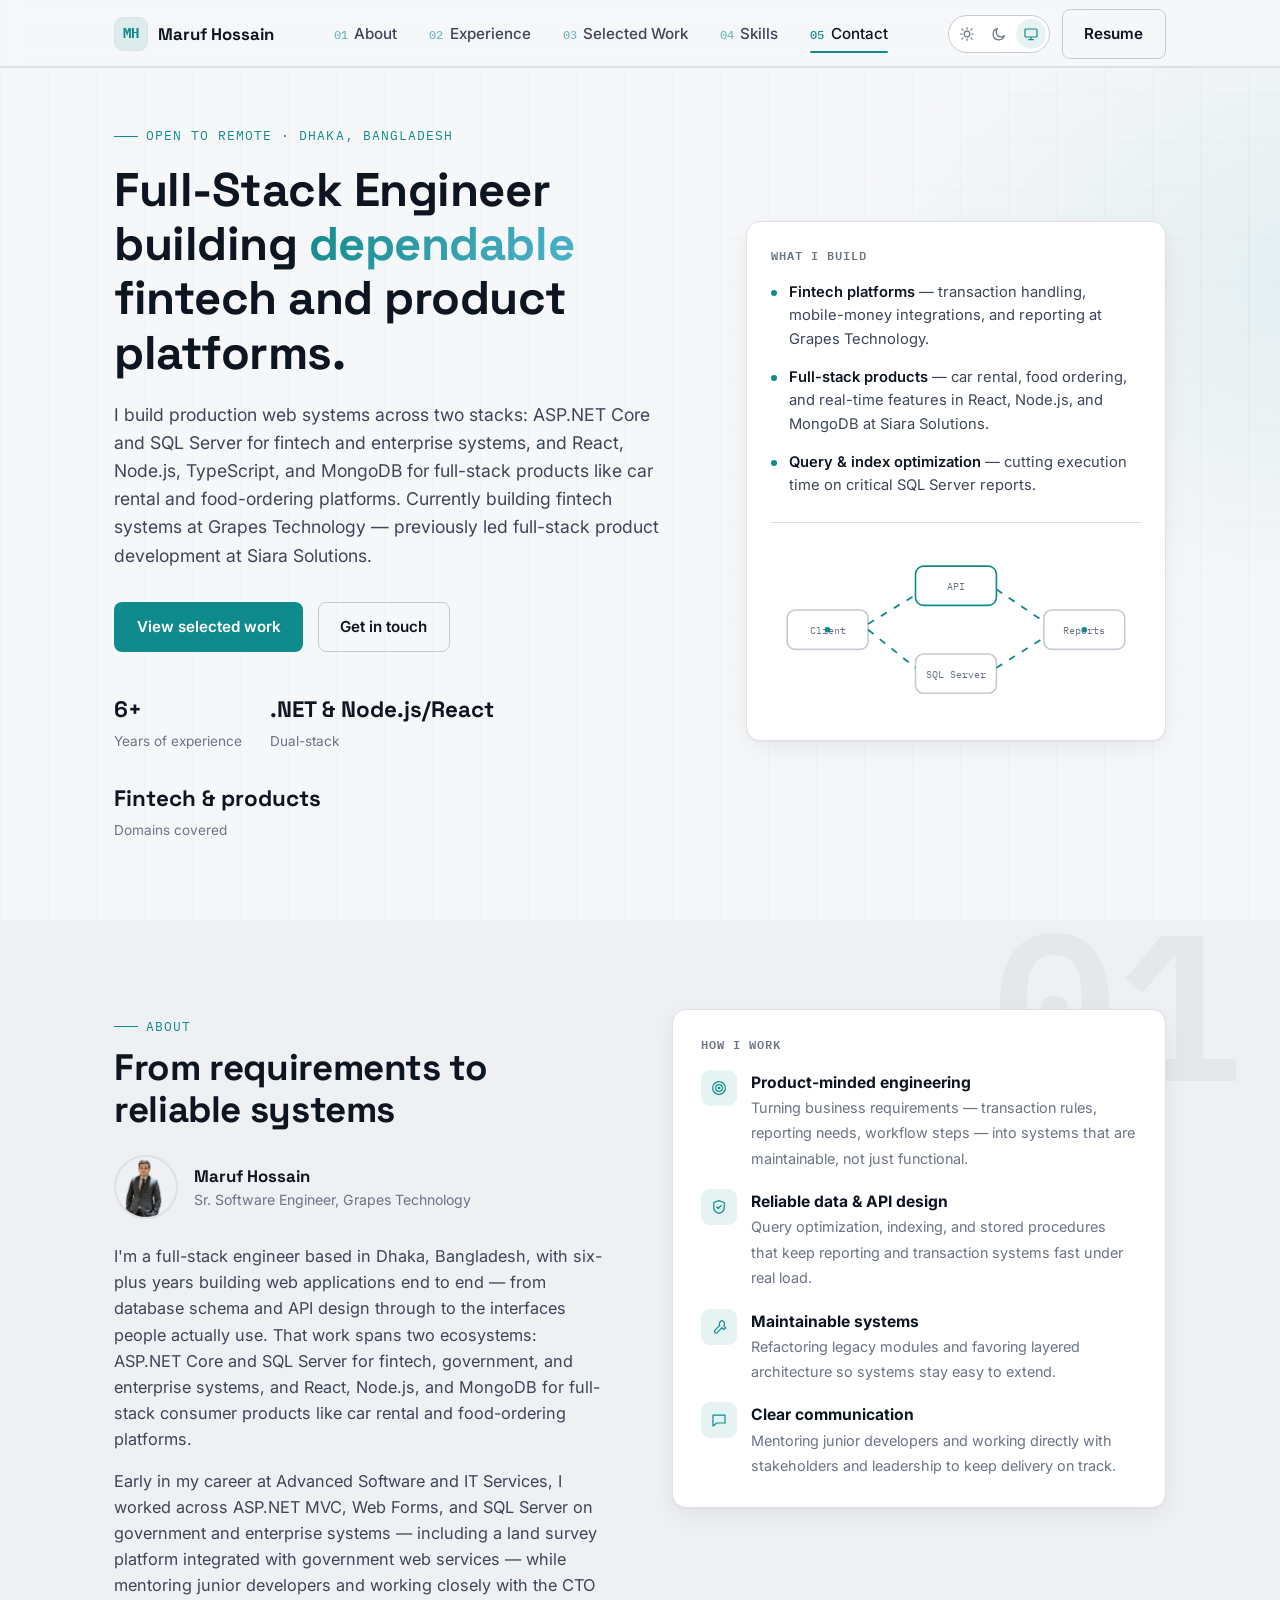
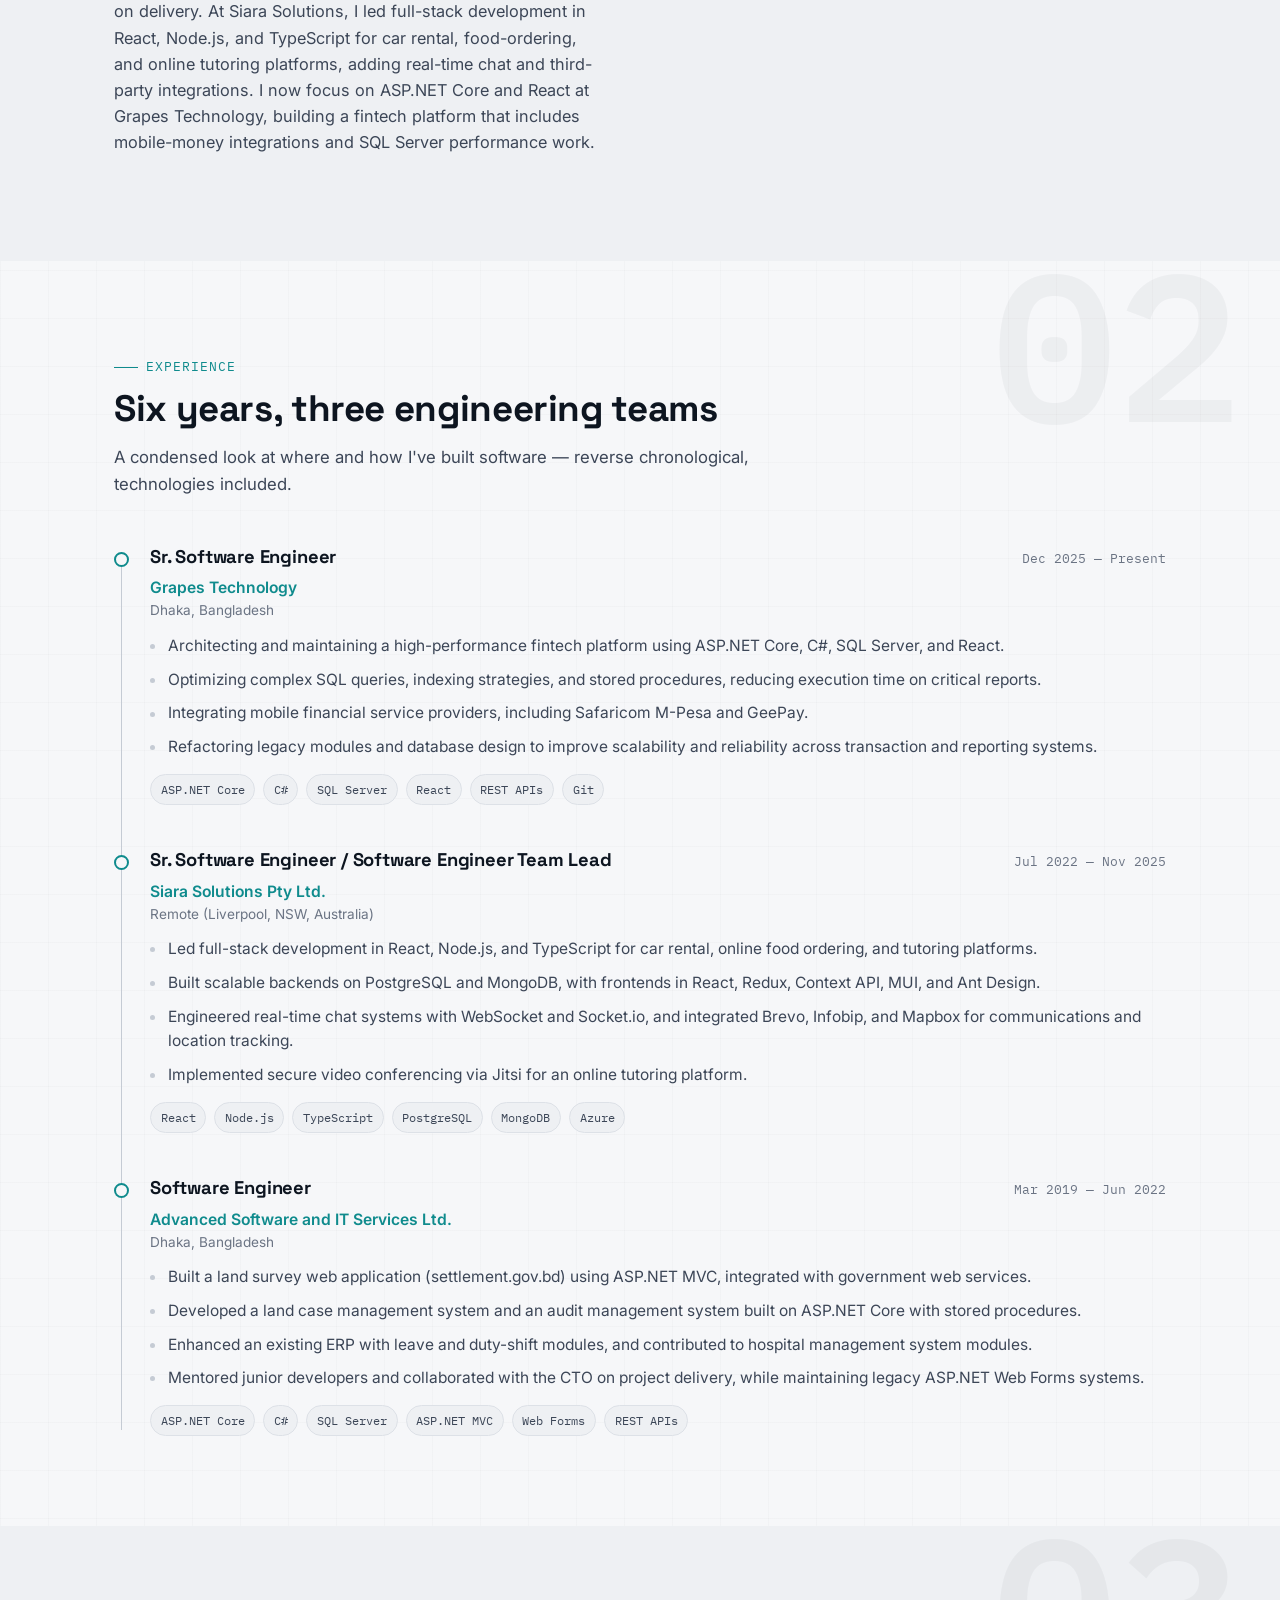
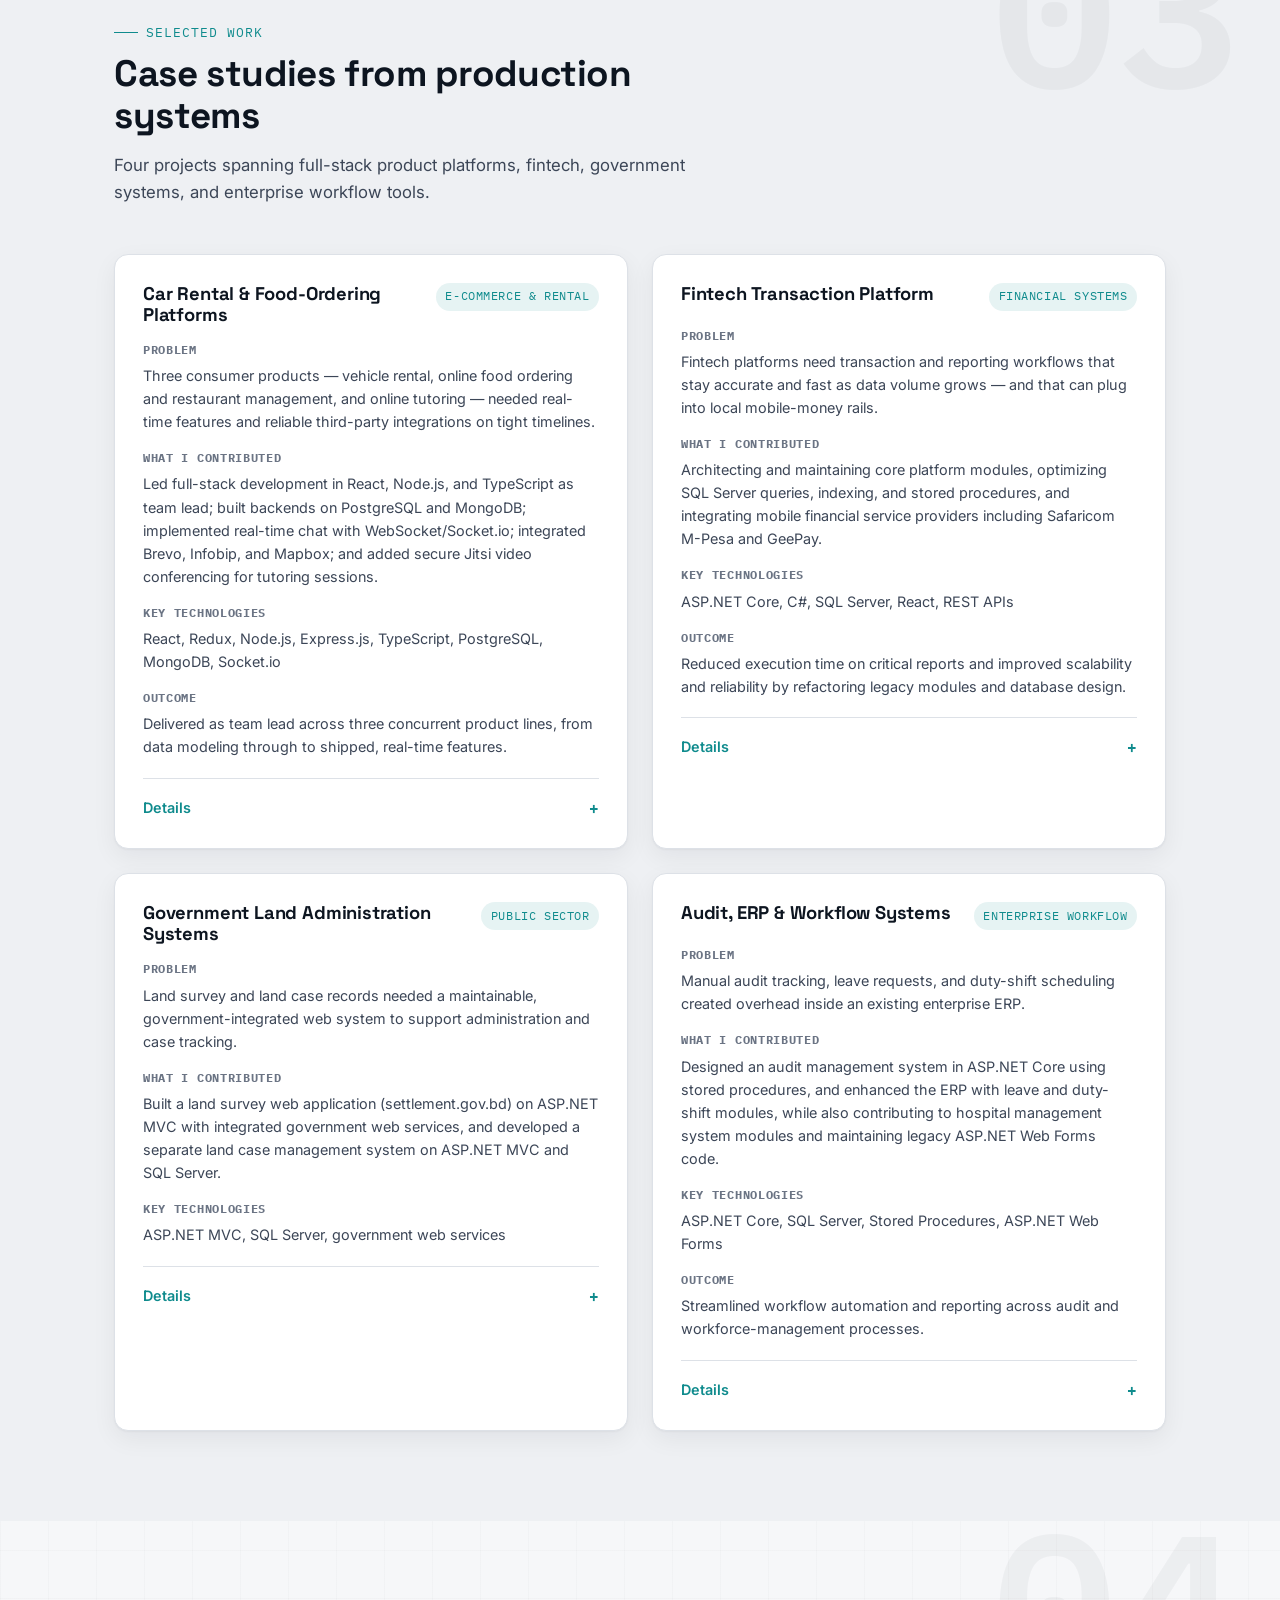
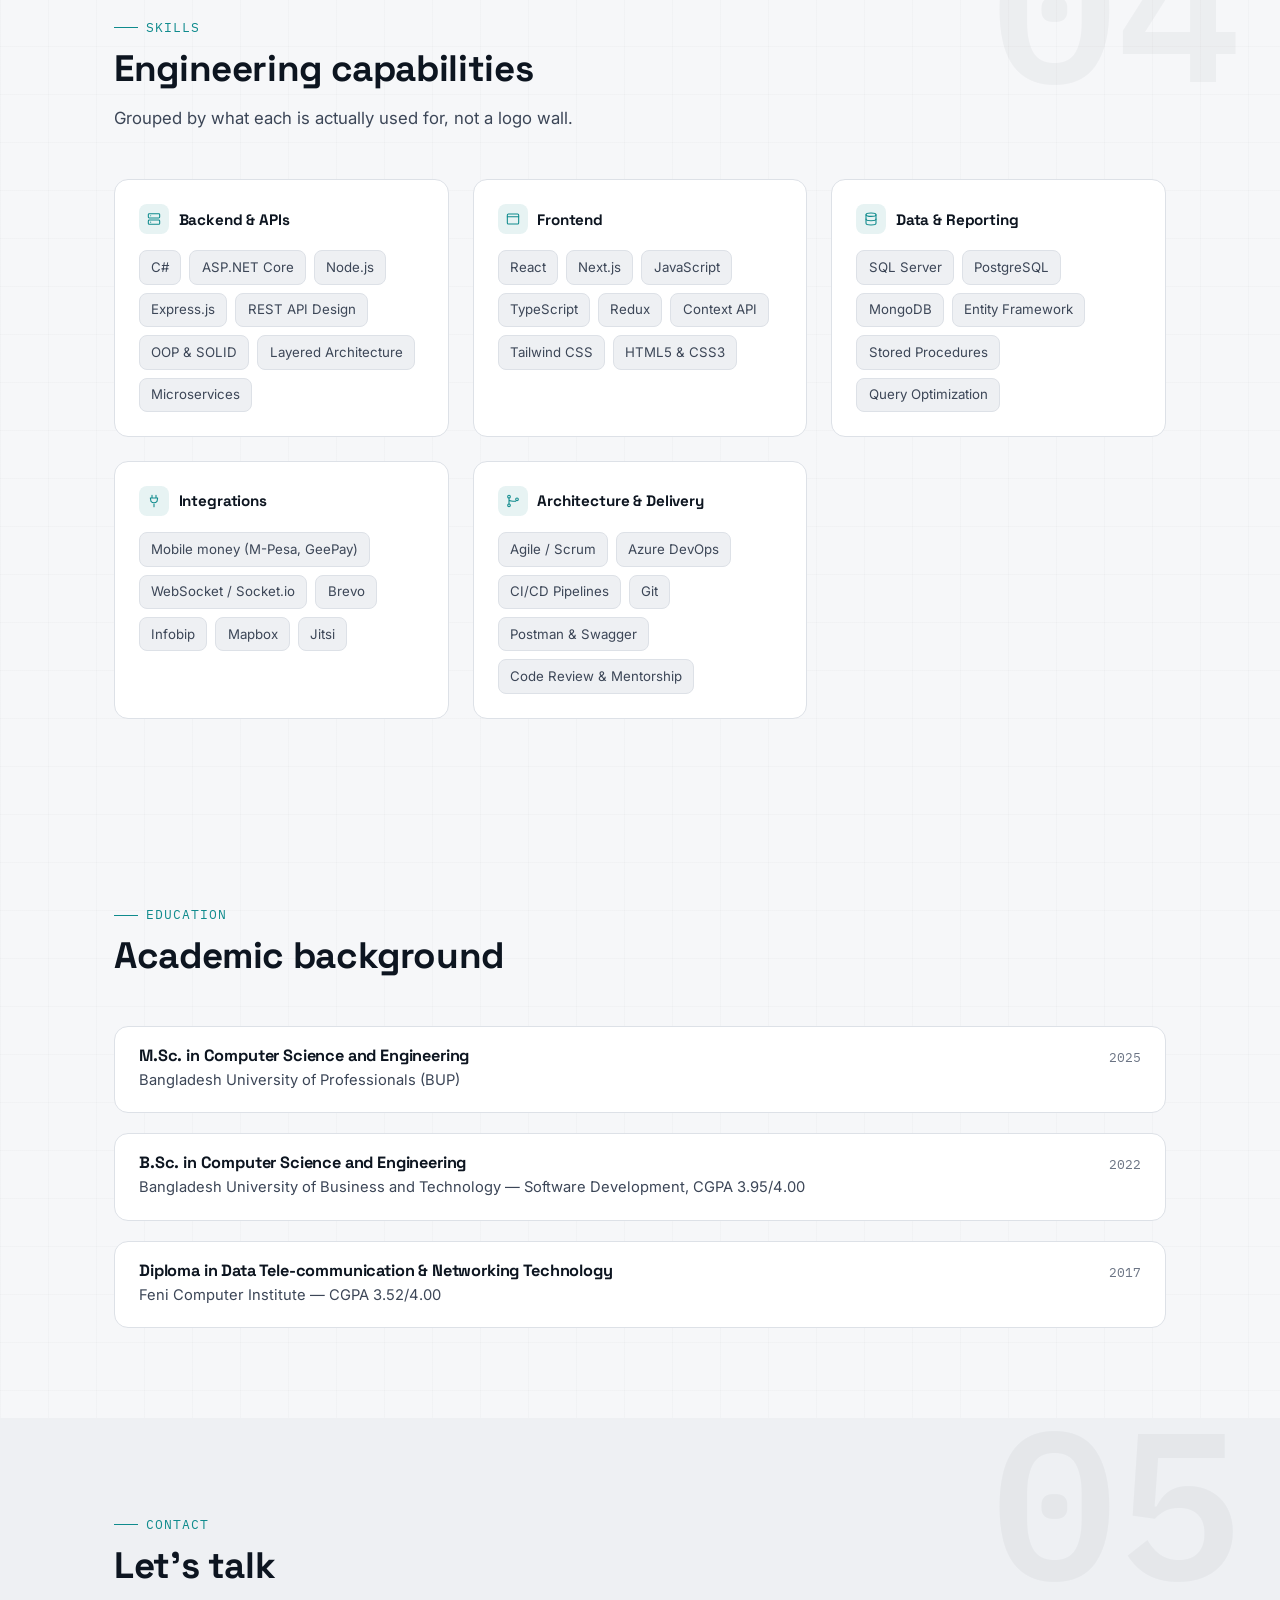
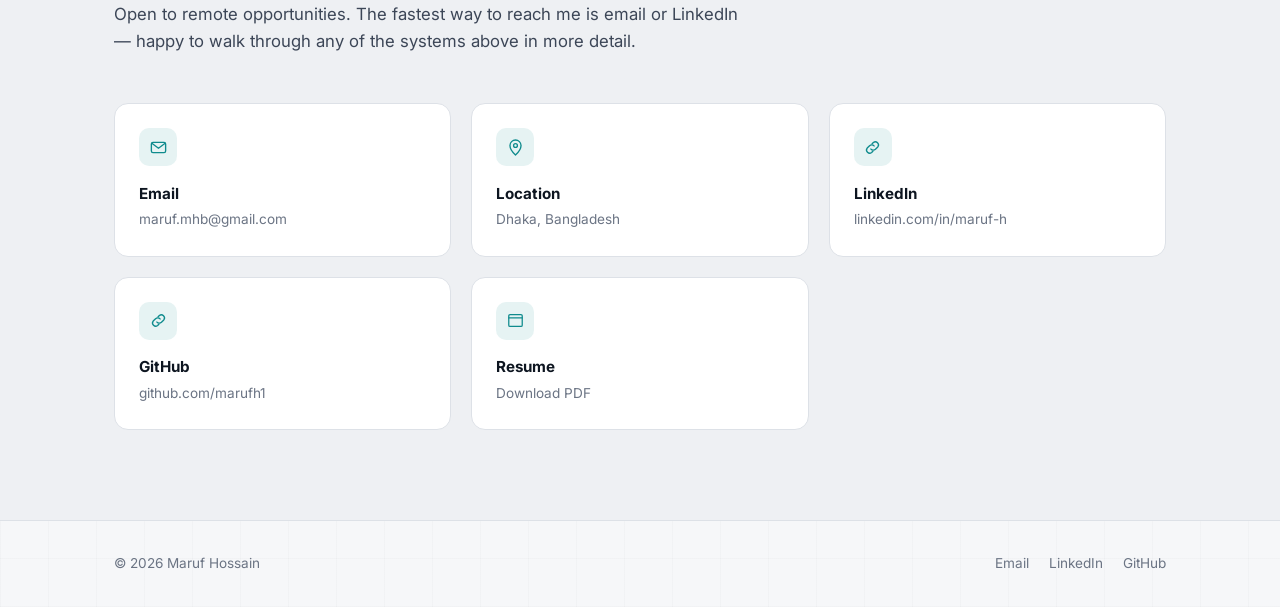
==== commit d377c5b6: "ok" ====
--- a/index.html
+++ b/index.html
@@ -3,8 +3,8 @@
 <head>
 <meta charset="UTF-8" />
 <meta name="viewport" content="width=device-width, initial-scale=1" />
-<title>Maruf Hossain — Remote Full-Stack Software Engineer (ASP.NET Core, React, Fintech)</title>
-<meta name="description" content="Maruf Hossain is a full-stack software engineer specializing in ASP.NET Core, C#, SQL Server, and React, building dependable fintech and operational software. Based in Dhaka, Bangladesh, open to remote opportunities." />
+<title>Maruf Hossain — Remote Full-Stack Software Engineer</title>
+<meta name="description" content="Full-stack software engineer: ASP.NET Core, React, Node.js, MongoDB. Building fintech and product platforms in Dhaka, Bangladesh — open to remote roles." />
 <meta name="keywords" content="Maruf Hossain, Full-Stack Software Engineer, ASP.NET Core Developer, C# Developer, React Developer, SQL Server, Fintech Software Engineer, Remote Software Engineer, Dhaka Bangladesh" />
 <meta name="author" content="Maruf Hossain" />
 <link rel="canonical" href="https://marufh1.github.io/" />
@@ -14,16 +14,20 @@
 <meta property="og:site_name" content="Maruf Hossain" />
 <meta property="og:locale" content="en_US" />
 <meta property="og:title" content="Maruf Hossain — Remote Full-Stack Software Engineer" />
-<meta property="og:description" content="Full-stack software engineer specializing in ASP.NET Core, C#, SQL Server, and React — building dependable fintech and operational software. Open to remote opportunities." />
+<meta property="og:description" content="Full-stack software engineer: ASP.NET Core, React, Node.js, MongoDB. Fintech and product platforms — open to remote opportunities." />
 <meta property="og:url" content="https://marufh1.github.io/" />
-<meta property="og:image" content="https://marufh1.github.io/assets/img/maruf-hossain.png" />
-<meta name="twitter:card" content="summary" />
+<meta property="og:image" content="https://marufh1.github.io/assets/img/og-card.png" />
+<meta property="og:image:width" content="1200" />
+<meta property="og:image:height" content="630" />
+<meta property="og:image:alt" content="Maruf Hossain — Remote Full-Stack Software Engineer, building dependable financial and operational software." />
+<meta name="twitter:card" content="summary_large_image" />
 <meta name="twitter:title" content="Maruf Hossain — Remote Full-Stack Software Engineer" />
-<meta name="twitter:description" content="ASP.NET Core, C#, SQL Server, React — fintech and operational software. Open to remote opportunities." />
-<meta name="twitter:image" content="https://marufh1.github.io/assets/img/maruf-hossain.png" />
+<meta name="twitter:description" content="ASP.NET Core, React, Node.js, MongoDB — fintech and product platforms, open to remote roles." />
+<meta name="twitter:image" content="https://marufh1.github.io/assets/img/og-card.png" />
 
 <meta name="theme-color" content="#0a0f16" />
 <link rel="icon" href="favicon.svg" type="image/svg+xml" />
+<link rel="apple-touch-icon" href="apple-touch-icon.png" />
 <link rel="manifest" href="site.webmanifest" />
 <link rel="preconnect" href="https://fonts.googleapis.com" />
 <link rel="preconnect" href="https://fonts.gstatic.com" crossorigin />
@@ -34,11 +38,13 @@
 {
   "@context": "https://schema.org",
   "@type": "Person",
+  "@id": "https://marufh1.github.io/#person",
   "name": "Maruf Hossain",
   "url": "https://marufh1.github.io/",
+  "mainEntityOfPage": "https://marufh1.github.io/",
   "image": "https://marufh1.github.io/assets/img/maruf-hossain.png",
   "jobTitle": "Sr. Software Engineer",
-  "description": "Full-stack software engineer specializing in ASP.NET Core, C#, SQL Server, and React, building fintech and operational software. Open to remote opportunities.",
+  "description": "Full-stack software engineer specializing in ASP.NET Core, C#, SQL Server, and React, plus Node.js, TypeScript, and MongoDB. Builds fintech and full-stack product platforms. Open to remote opportunities.",
   "email": "mailto:maruf.mhb@gmail.com",
   "address": { "@type": "PostalAddress", "addressLocality": "Dhaka", "addressCountry": "BD" },
   "sameAs": ["https://www.linkedin.com/in/maruf-h", "https://github.com/marufh1"],
@@ -48,7 +54,14 @@
     { "@type": "CollegeOrUniversity", "name": "Bangladesh University of Business and Technology" },
     { "@type": "CollegeOrUniversity", "name": "Feni Computer Institute" }
   ],
-  "knowsAbout": ["ASP.NET Core", "C#", "SQL Server", "React", "Node.js", "TypeScript", "REST API Design", "Microservices", "PostgreSQL", "MongoDB"]
+  "knowsAbout": ["ASP.NET Core", "C#", "SQL Server", "React", "Node.js", "TypeScript", "REST API Design", "Microservices", "PostgreSQL", "MongoDB"],
+  "knowsLanguage": "en",
+  "hasOccupation": {
+    "@type": "Occupation",
+    "name": "Full-Stack Software Engineer",
+    "occupationLocation": { "@type": "City", "name": "Dhaka" },
+    "skills": "ASP.NET Core, C#, SQL Server, React, Node.js, TypeScript, REST API Design, Microservices"
+  }
 }
 </script>
 </head>
@@ -112,13 +125,13 @@
   <section id="top" class="hero">
     <div class="container hero-grid">
       <div>
-        <span class="eyebrow">Full-Stack Software Engineer · Open to Remote · Dhaka, Bangladesh</span>
-        <h1>Building <span class="hero-accent">dependable</span> financial and operational software.</h1>
+        <span class="eyebrow">Open to Remote · Dhaka, Bangladesh</span>
+        <h1>Full-Stack Engineer building <span class="hero-accent">dependable</span> fintech and product platforms.</h1>
         <p class="hero-lede">
-          I design and maintain ASP.NET Core &amp; React systems that handle financial transactions,
-          mobile-money integrations, and high-volume reporting, backed by SQL Server data models built to
-          hold up under real production load. Currently building fintech systems at Grapes Technology,
-          including integrations with mobile-money providers like Safaricom M-Pesa and GeePay.
+          I build production web systems across two stacks: ASP.NET Core and SQL Server for fintech and
+          enterprise systems, and React, Node.js, TypeScript, and MongoDB for full-stack products like
+          car rental and food-ordering platforms. Currently building fintech systems at Grapes Technology
+          — previously led full-stack product development at Siara Solutions.
         </p>
         <div class="hero-ctas">
           <a class="btn btn-primary" href="#work">View selected work</a>
@@ -126,16 +139,16 @@
         </div>
         <div class="hero-meta">
           <div><strong>6+</strong><span>Years of experience</span></div>
-          <div><strong>ASP.NET Core · React</strong><span>Primary stack</span></div>
-          <div><strong>Financial systems</strong><span>Current focus</span></div>
+          <div><strong>.NET &amp; Node.js/React</strong><span>Dual-stack</span></div>
+          <div><strong>Fintech &amp; products</strong><span>Domains covered</span></div>
         </div>
       </div>
 
       <div class="focus-panel reveal">
-        <p class="panel-label">Currently focused on</p>
+        <p class="panel-label">What I build</p>
         <ul class="focus-list">
-          <li><span class="focus-dot"></span><span><strong>Fintech platform</strong> — financial transaction handling and reporting at Grapes Technology.</span></li>
-          <li><span class="focus-dot"></span><span><strong>Mobile-money integrations</strong> — connecting Safaricom M-Pesa and GeePay into transaction workflows.</span></li>
+          <li><span class="focus-dot"></span><span><strong>Fintech platforms</strong> — transaction handling, mobile-money integrations, and reporting at Grapes Technology.</span></li>
+          <li><span class="focus-dot"></span><span><strong>Full-stack products</strong> — car rental, food ordering, and real-time features in React, Node.js, and MongoDB at Siara Solutions.</span></li>
           <li><span class="focus-dot"></span><span><strong>Query &amp; index optimization</strong> — cutting execution time on critical SQL Server reports.</span></li>
         </ul>
 
@@ -179,17 +192,18 @@
         <p>
           I'm a full-stack engineer based in Dhaka, Bangladesh, with six-plus years building web applications
           end to end — from database schema and API design through to the interfaces people actually use.
-          Most of that work has centered on backend-heavy, data-sensitive systems: fintech platforms,
-          land administration software, audit and ERP tooling, and financial transaction processing.
+          That work spans two ecosystems: ASP.NET Core and SQL Server for fintech, government, and enterprise
+          systems, and React, Node.js, and MongoDB for full-stack consumer products like car rental and
+          food-ordering platforms.
         </p>
         <p>
           Early in my career at Advanced Software and IT Services, I worked across ASP.NET MVC, Web Forms,
           and SQL Server on government and enterprise systems — including a land survey platform integrated
           with government web services — while mentoring junior developers and working closely with the CTO
           on delivery. At Siara Solutions, I led full-stack development in React, Node.js, and TypeScript for
-          consumer-facing platforms, adding real-time chat and third-party integrations. I now focus on
-          ASP.NET Core and React at Grapes Technology, building a fintech platform that
-          includes mobile-money integrations and SQL Server performance work.
+          car rental, food-ordering, and online tutoring platforms, adding real-time chat and third-party
+          integrations. I now focus on ASP.NET Core and React at Grapes Technology, building a fintech
+          platform that includes mobile-money integrations and SQL Server performance work.
         </p>
       </div>
 
@@ -292,10 +306,37 @@
       <div class="section-head reveal">
         <span class="eyebrow">Selected Work</span>
         <h2>Case studies from production systems</h2>
-        <p>Four projects that reflect the kind of problems I actually work on — financial, governmental, and product engineering.</p>
+        <p>Four projects spanning full-stack product platforms, fintech, government systems, and enterprise workflow tools.</p>
       </div>
 
       <div class="work-grid">
+        <article class="work-card reveal">
+          <div class="work-card-top">
+            <h3>Car Rental &amp; Food-Ordering Platforms</h3>
+            <span class="work-tag">E-commerce &amp; rental</span>
+          </div>
+          <div class="work-field">
+            <strong>Problem</strong>
+            <p>Three consumer products — vehicle rental, online food ordering and restaurant management, and online tutoring — needed real-time features and reliable third-party integrations on tight timelines.</p>
+          </div>
+          <div class="work-field">
+            <strong>What I contributed</strong>
+            <p>Led full-stack development in React, Node.js, and TypeScript as team lead; built backends on PostgreSQL and MongoDB; implemented real-time chat with WebSocket/Socket.io; integrated Brevo, Infobip, and Mapbox; and added secure Jitsi video conferencing for tutoring sessions.</p>
+          </div>
+          <div class="work-field">
+            <strong>Key technologies</strong>
+            <span>React, Redux, Node.js, Express.js, TypeScript, PostgreSQL, MongoDB, Socket.io</span>
+          </div>
+          <div class="work-field">
+            <strong>Outcome</strong>
+            <p>Delivered as team lead across three concurrent product lines, from data modeling through to shipped, real-time features.</p>
+          </div>
+          <details class="work-details">
+            <summary>Details</summary>
+            <p>Each platform shared a Node.js/Express/TypeScript API layer with product-specific data stores — PostgreSQL for relational data, MongoDB where schema flexibility mattered — with React front ends split between MUI and Ant Design depending on the product.</p>
+          </details>
+        </article>
+
         <article class="work-card reveal">
           <div class="work-card-top">
             <h3>Fintech Transaction Platform</h3>
@@ -320,33 +361,6 @@
           <details class="work-details">
             <summary>Details</summary>
             <p>The platform separates transaction processing and reporting into layered modules on top of SQL Server, with stored procedures handling the heaviest aggregations and mobile-money providers integrated behind a common service interface.</p>
-          </details>
-        </article>
-
-        <article class="work-card reveal">
-          <div class="work-card-top">
-            <h3>Full-Stack Consumer Platforms</h3>
-            <span class="work-tag">Product engineering</span>
-          </div>
-          <div class="work-field">
-            <strong>Problem</strong>
-            <p>Three consumer products — vehicle rental, food ordering, and online tutoring — needed real-time features and reliable third-party integrations on tight timelines.</p>
-          </div>
-          <div class="work-field">
-            <strong>What I contributed</strong>
-            <p>Led full-stack development in React, Node.js, and TypeScript as team lead; built backends on PostgreSQL and MongoDB; implemented real-time chat with WebSocket/Socket.io; integrated Brevo, Infobip, and Mapbox; and added secure Jitsi video conferencing for tutoring sessions.</p>
-          </div>
-          <div class="work-field">
-            <strong>Key technologies</strong>
-            <span>React, Redux, Node.js, TypeScript, PostgreSQL, MongoDB, Socket.io</span>
-          </div>
-          <div class="work-field">
-            <strong>Outcome</strong>
-            <p>Delivered as team lead across three concurrent product lines, from data modeling through to shipped, real-time features.</p>
-          </div>
-          <details class="work-details">
-            <summary>Details</summary>
-            <p>Each platform shared a Node.js/TypeScript API layer with product-specific data stores — PostgreSQL for relational data, MongoDB where schema flexibility mattered — with React front ends split between MUI and Ant Design depending on the product.</p>
           </details>
         </article>
 
@@ -501,11 +515,11 @@
           <span class="icon"><svg><use href="#i-pin"/></svg></span>
           <div><strong>Location</strong><br /><span>Dhaka, Bangladesh</span></div>
         </div>
-        <a class="contact-card reveal" href="https://www.linkedin.com/in/maruf-h" target="_blank" rel="noopener noreferrer">
+        <a class="contact-card reveal" href="https://www.linkedin.com/in/maruf-h" target="_blank" rel="me noopener noreferrer">
           <span class="icon"><svg><use href="#i-link"/></svg></span>
           <div><strong>LinkedIn</strong><br /><span>linkedin.com/in/maruf-h</span></div>
         </a>
-        <a class="contact-card reveal" href="https://github.com/marufh1" target="_blank" rel="noopener noreferrer">
+        <a class="contact-card reveal" href="https://github.com/marufh1" target="_blank" rel="me noopener noreferrer">
           <span class="icon"><svg><use href="#i-link"/></svg></span>
           <div><strong>GitHub</strong><br /><span>github.com/marufh1</span></div>
         </a>
@@ -523,8 +537,8 @@
     <span>© <span id="year">2026</span> Maruf Hossain</span>
     <div class="footer-links">
       <a href="mailto:maruf.mhb@gmail.com">Email</a>
-      <a href="https://www.linkedin.com/in/maruf-h" target="_blank" rel="noopener noreferrer">LinkedIn</a>
-      <a href="https://github.com/marufh1" target="_blank" rel="noopener noreferrer">GitHub</a>
+      <a href="https://www.linkedin.com/in/maruf-h" target="_blank" rel="me noopener noreferrer">LinkedIn</a>
+      <a href="https://github.com/marufh1" target="_blank" rel="me noopener noreferrer">GitHub</a>
     </div>
   </div>
 </footer>
--- a/assets/css/styles.css
+++ b/assets/css/styles.css
@@ -407,7 +407,7 @@
 
 /* ---------- Hero ---------- */
 .hero {
-  padding-block: clamp(3rem, 8vw, 6rem) clamp(3rem, 6vw, 5rem);
+  padding-block: clamp(2rem, 4vw, 3.5rem) clamp(3rem, 6vw, 5rem);
 }
 .hero-grid {
   display: grid;
@@ -420,7 +420,7 @@
 }
 
 .hero h1 {
-  font-size: clamp(2.1rem, 5vw, 3.4rem);
+  font-size: clamp(2rem, 4.4vw, 2.95rem);
   margin-top: 1rem;
 }
 .hero-accent { color: var(--accent); }
@@ -712,10 +712,23 @@
 .work-details p { margin-top: 0.8rem; color: var(--ink-soft); font-size: 0.92rem; }
 
 /* ---------- Skills ---------- */
+/* Explicit column counts (not auto-fit) because there are exactly 5 skill
+   cards: auto-fit's column count depends on viewport width and, at some
+   widths, splits 5 items 2+2+1 or 4+1 leaving one card orphaned in its own
+   row. Forcing 2-then-3 columns and spanning the odd one out avoids that
+   at every width instead of only the one width it was last tuned for. */
 .skills-grid {
   display: grid;
-  grid-template-columns: repeat(auto-fit, minmax(280px, 1fr));
+  grid-template-columns: 1fr;
   gap: 1.5rem;
+}
+@media (min-width: 640px) {
+  .skills-grid { grid-template-columns: repeat(2, 1fr); }
+  .skills-grid > :last-child { grid-column: 1 / -1; }
+}
+@media (min-width: 980px) {
+  .skills-grid { grid-template-columns: repeat(3, 1fr); }
+  .skills-grid > :last-child { grid-column: auto; }
 }
 .skill-card {
   background: var(--bg-raised);
@@ -777,10 +790,21 @@
 }
 
 /* ---------- Contact ---------- */
+/* Explicit column counts for the same reason as .skills-grid: 5 contact
+   cards under auto-fit split 4+1 at desktop widths, orphaning "Resume"
+   in its own row with empty space beside it. */
 .contact-grid {
   display: grid;
-  grid-template-columns: repeat(auto-fit, minmax(220px, 1fr));
+  grid-template-columns: 1fr;
   gap: 1.25rem;
+}
+@media (min-width: 560px) {
+  .contact-grid { grid-template-columns: repeat(2, 1fr); }
+  .contact-grid > :last-child { grid-column: 1 / -1; }
+}
+@media (min-width: 860px) {
+  .contact-grid { grid-template-columns: repeat(3, 1fr); }
+  .contact-grid > :last-child { grid-column: auto; }
 }
 .contact-card {
   background: var(--bg-raised);
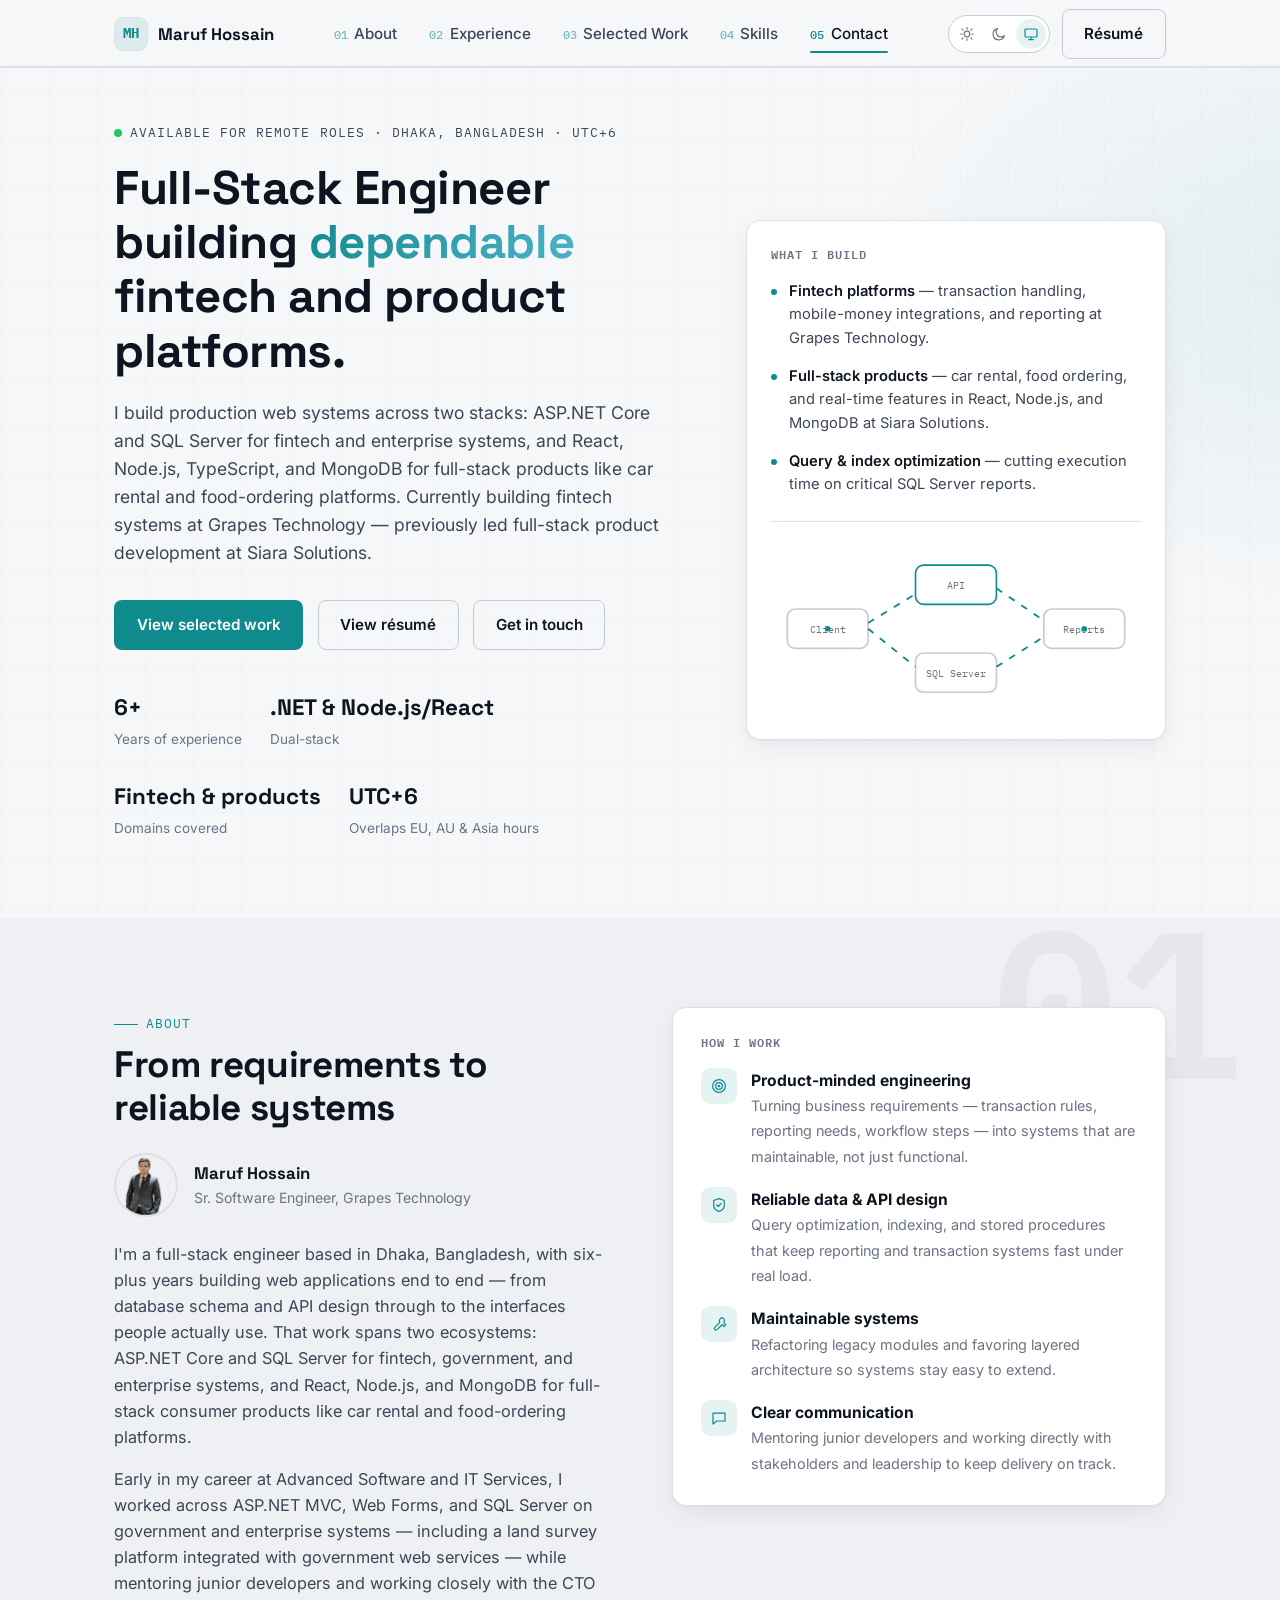
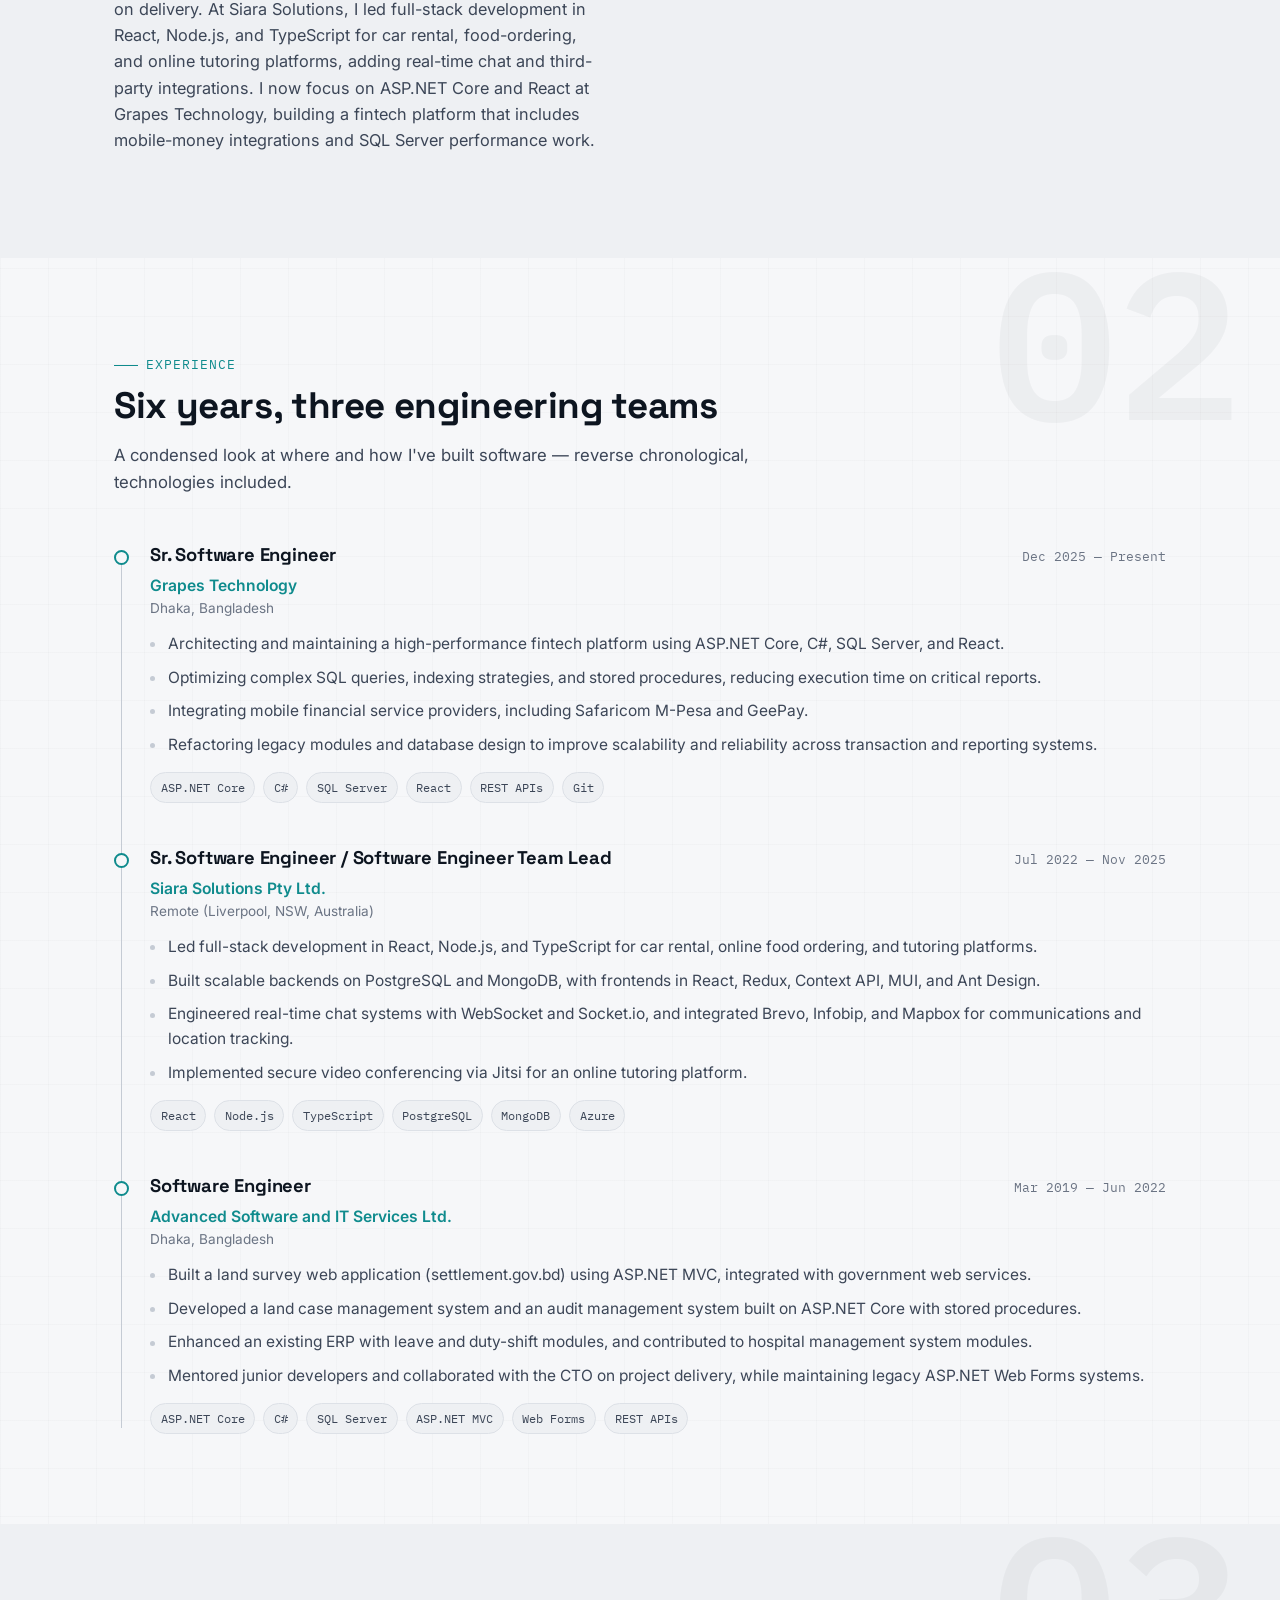
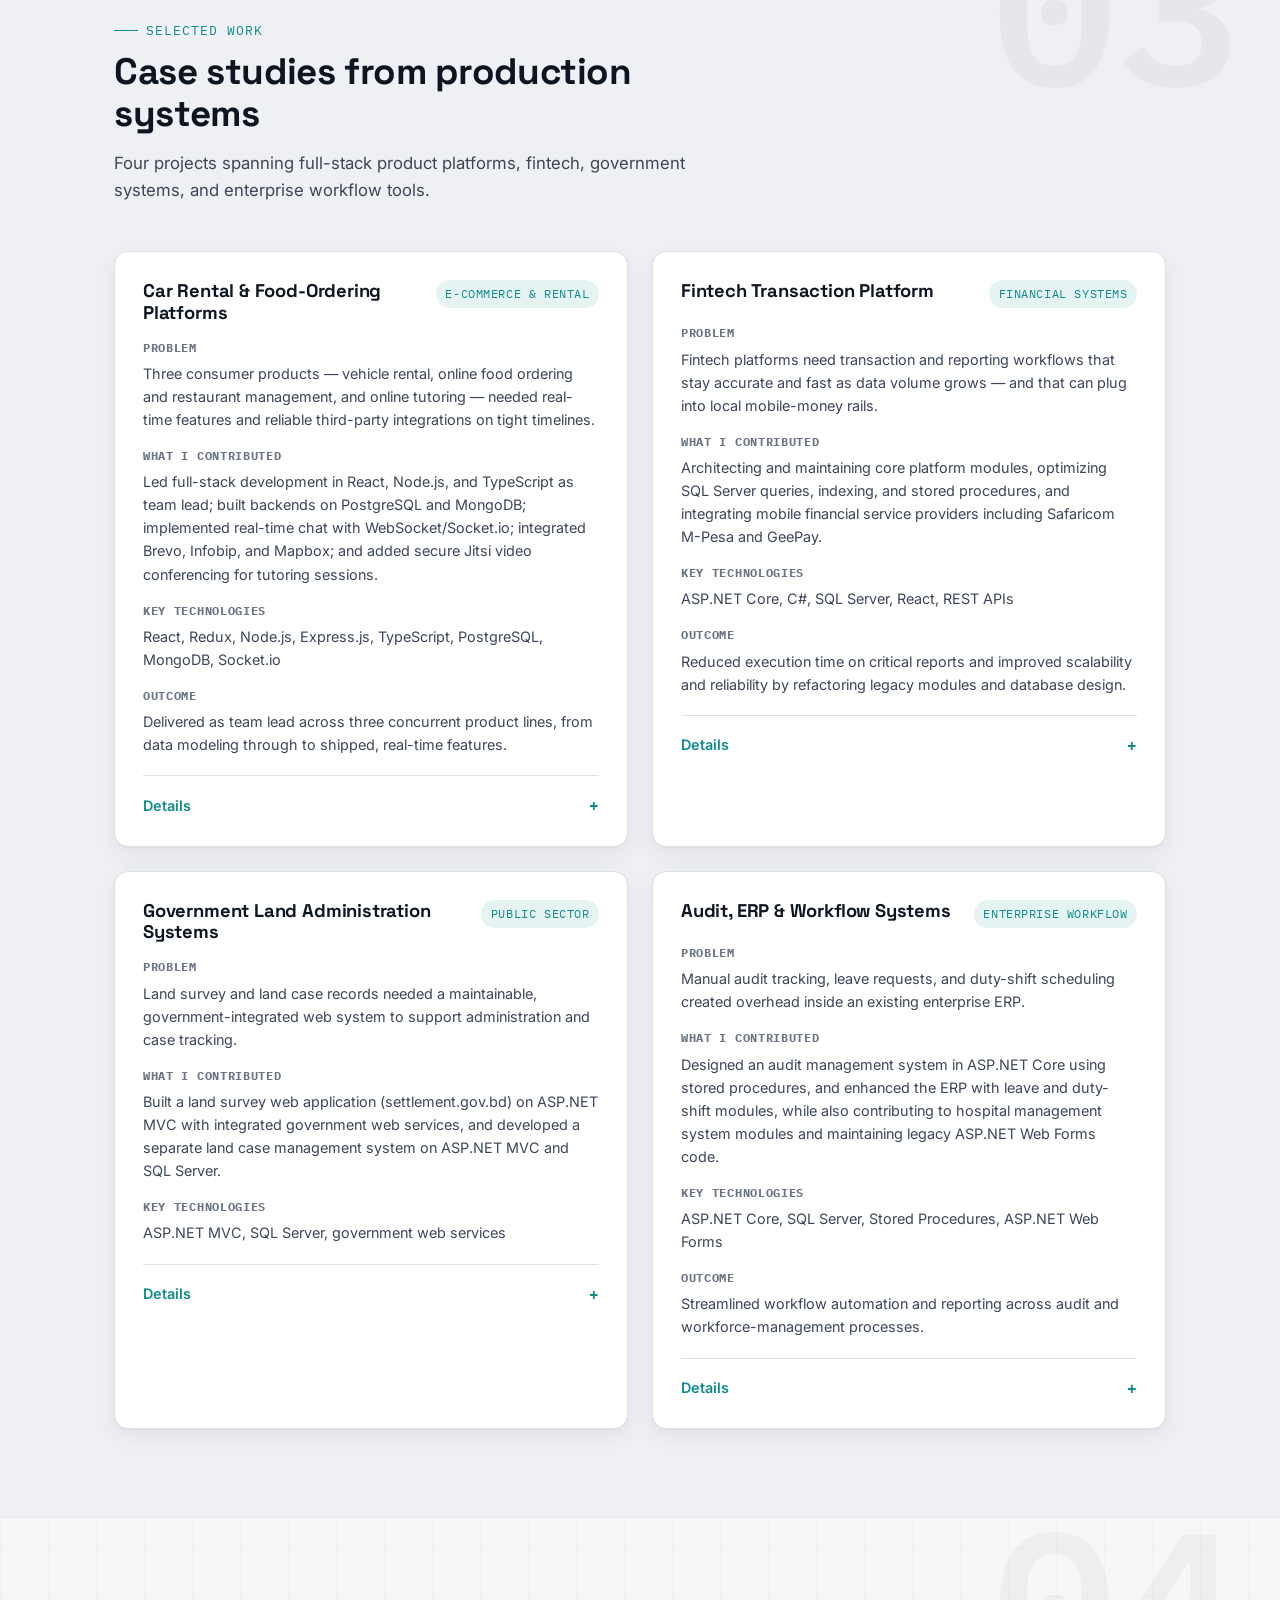
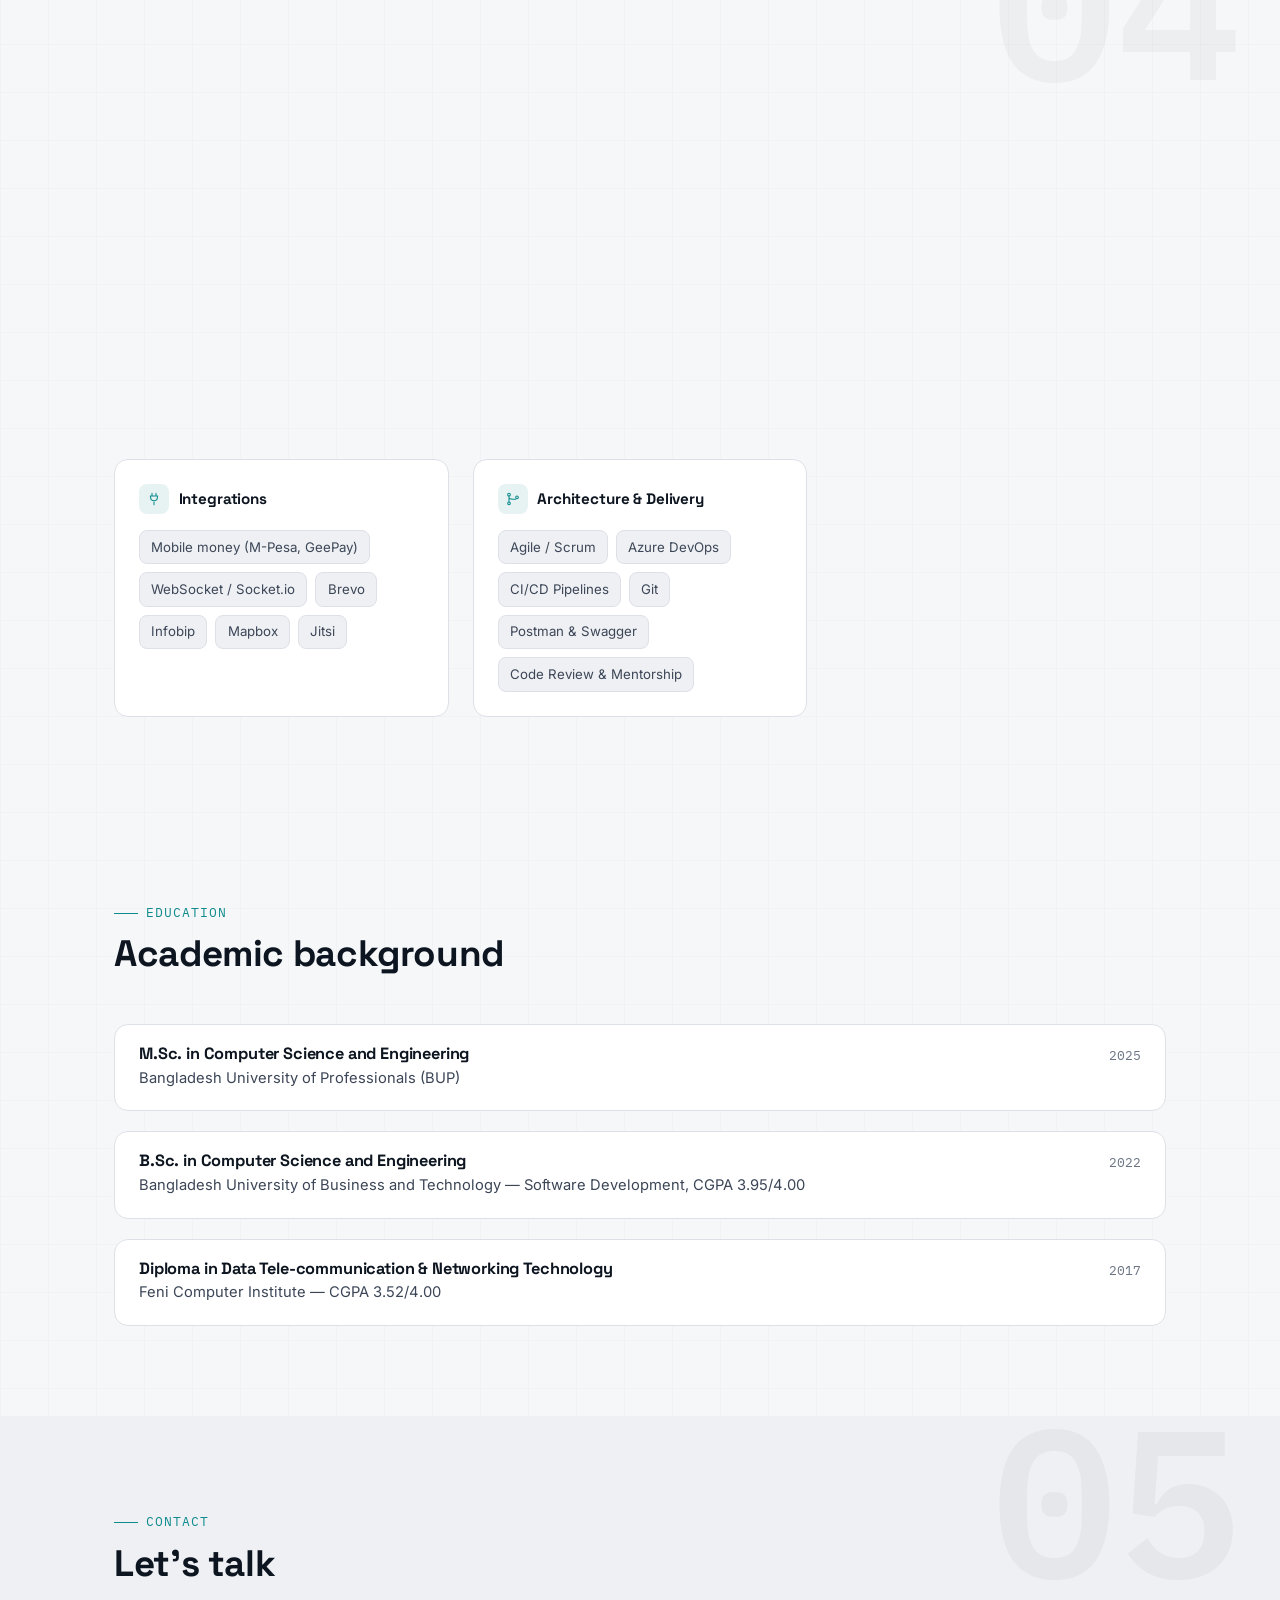
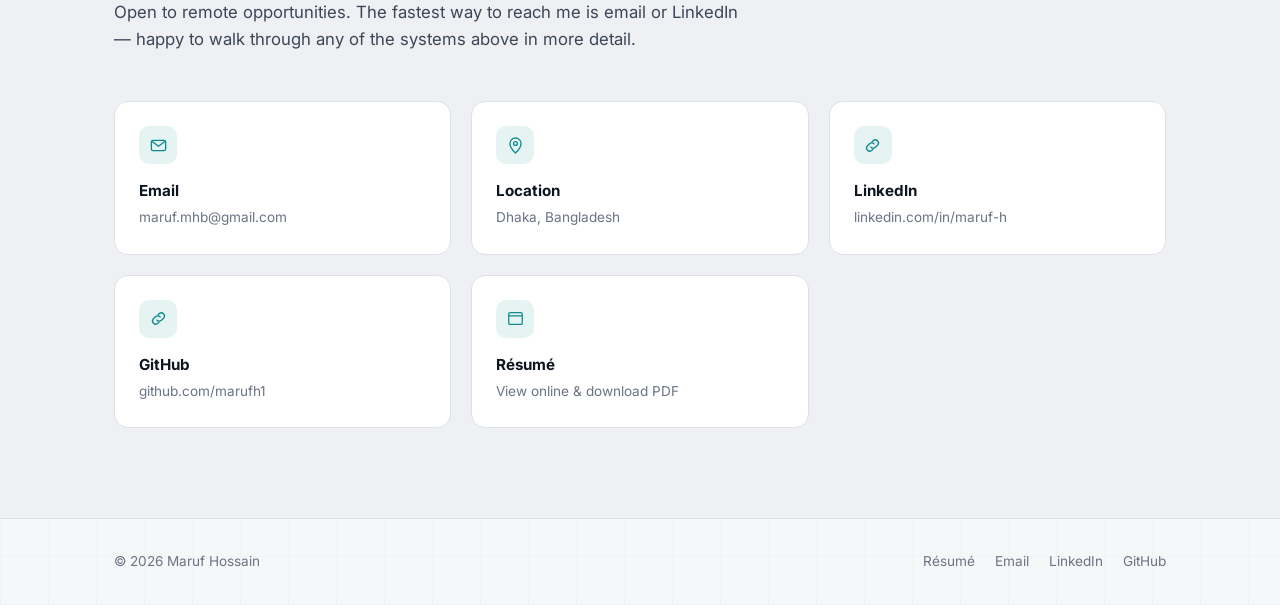
==== commit 2d306244: "ok" ====
--- a/index.html
+++ b/index.html
@@ -110,7 +110,7 @@
         <button type="button" data-theme="dark" aria-pressed="false" title="Dark theme"><svg><use href="#i-moon"/></svg><span class="visually-hidden">Dark</span></button>
         <button type="button" data-theme="system" aria-pressed="true" title="System theme"><svg><use href="#i-system"/></svg><span class="visually-hidden">System</span></button>
       </div>
-      <a class="btn btn-ghost nav-resume" href="assets/resume/Maruf-Hossain-Resume.pdf" target="_blank" rel="noopener">Resume</a>
+      <a class="btn btn-ghost nav-resume" href="resume/">Résumé</a>
       <button class="menu-toggle" type="button" aria-controls="nav-links" aria-expanded="false" aria-label="Toggle navigation menu">
         <svg><use href="#i-menu"/></svg>
       </button>
@@ -125,7 +125,7 @@
   <section id="top" class="hero">
     <div class="container hero-grid">
       <div>
-        <span class="eyebrow">Open to Remote · Dhaka, Bangladesh</span>
+        <span class="eyebrow eyebrow-live"><span class="live-dot" aria-hidden="true"></span>Available for remote roles · Dhaka, Bangladesh · UTC+6</span>
         <h1>Full-Stack Engineer building <span class="hero-accent">dependable</span> fintech and product platforms.</h1>
         <p class="hero-lede">
           I build production web systems across two stacks: ASP.NET Core and SQL Server for fintech and
@@ -135,12 +135,14 @@
         </p>
         <div class="hero-ctas">
           <a class="btn btn-primary" href="#work">View selected work</a>
+          <a class="btn btn-ghost" href="resume/">View résumé</a>
           <a class="btn btn-ghost" href="#contact">Get in touch</a>
         </div>
         <div class="hero-meta">
           <div><strong>6+</strong><span>Years of experience</span></div>
           <div><strong>.NET &amp; Node.js/React</strong><span>Dual-stack</span></div>
           <div><strong>Fintech &amp; products</strong><span>Domains covered</span></div>
+          <div><strong>UTC+6</strong><span>Overlaps EU, AU &amp; Asia hours</span></div>
         </div>
       </div>
 
@@ -523,9 +525,9 @@
           <span class="icon"><svg><use href="#i-link"/></svg></span>
           <div><strong>GitHub</strong><br /><span>github.com/marufh1</span></div>
         </a>
-        <a class="contact-card reveal" href="assets/resume/Maruf-Hossain-Resume.pdf" target="_blank" rel="noopener">
+        <a class="contact-card reveal" href="resume/">
           <span class="icon"><svg><use href="#i-window"/></svg></span>
-          <div><strong>Resume</strong><br /><span>Download PDF</span></div>
+          <div><strong>Résumé</strong><br /><span>View online &amp; download PDF</span></div>
         </a>
       </div>
     </div>
@@ -536,6 +538,7 @@
   <div class="container footer-inner">
     <span>© <span id="year">2026</span> Maruf Hossain</span>
     <div class="footer-links">
+      <a href="resume/">Résumé</a>
       <a href="mailto:maruf.mhb@gmail.com">Email</a>
       <a href="https://www.linkedin.com/in/maruf-h" target="_blank" rel="me noopener noreferrer">LinkedIn</a>
       <a href="https://github.com/marufh1" target="_blank" rel="me noopener noreferrer">GitHub</a>
--- a/assets/css/styles.css
+++ b/assets/css/styles.css
@@ -195,6 +195,27 @@
   width: 1.5rem;
   height: 1px;
   background: var(--accent);
+}
+
+/* Availability variant — swaps the hairline for a live status dot. */
+.eyebrow-live::before { display: none; }
+.eyebrow-live { color: var(--ink-soft); }
+.live-dot {
+  flex: none;
+  width: 8px;
+  height: 8px;
+  border-radius: 50%;
+  background: #22c55e;
+  box-shadow: 0 0 0 0 rgba(34, 197, 94, 0.5);
+  animation: live-pulse 2.4s ease-out infinite;
+}
+@keyframes live-pulse {
+  0%   { box-shadow: 0 0 0 0 rgba(34, 197, 94, 0.5); }
+  70%  { box-shadow: 0 0 0 7px rgba(34, 197, 94, 0); }
+  100% { box-shadow: 0 0 0 0 rgba(34, 197, 94, 0); }
+}
+@media (prefers-reduced-motion: reduce) {
+  .live-dot { animation: none; }
 }
 
 .section-head {
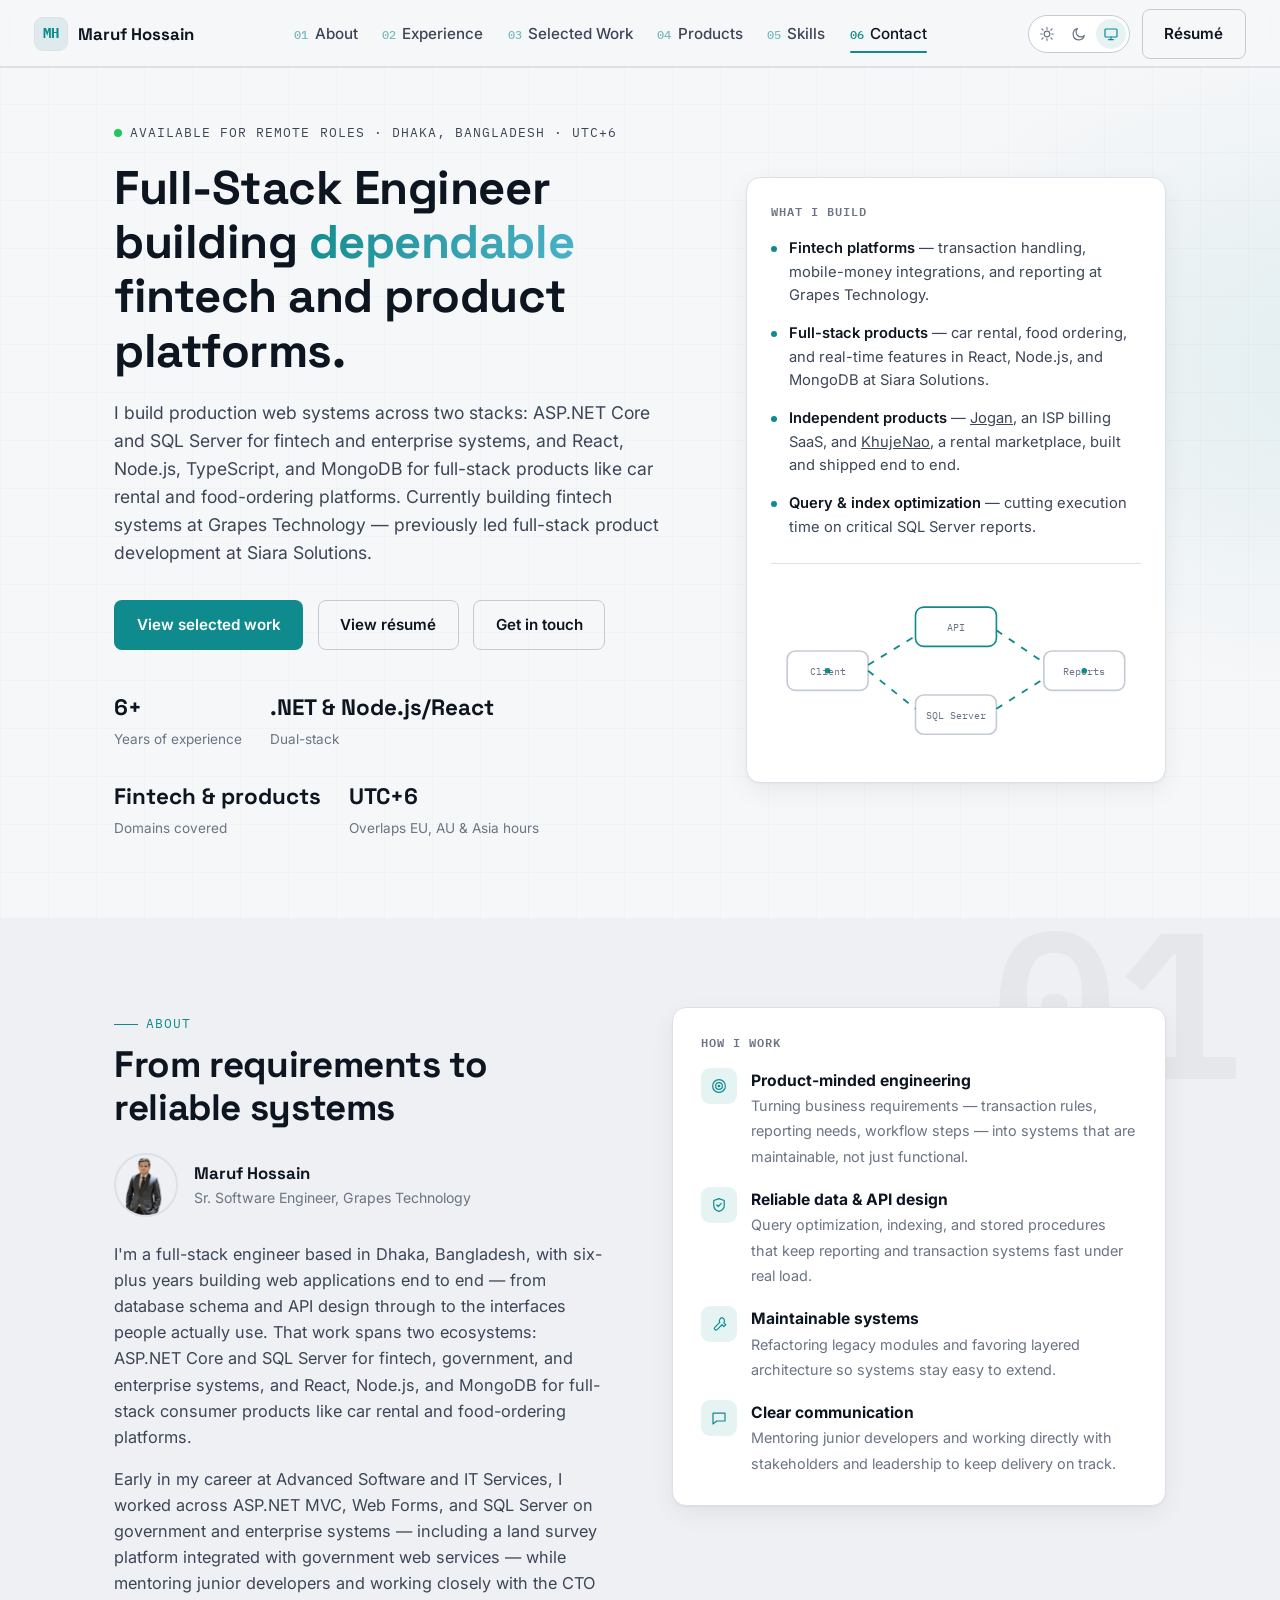
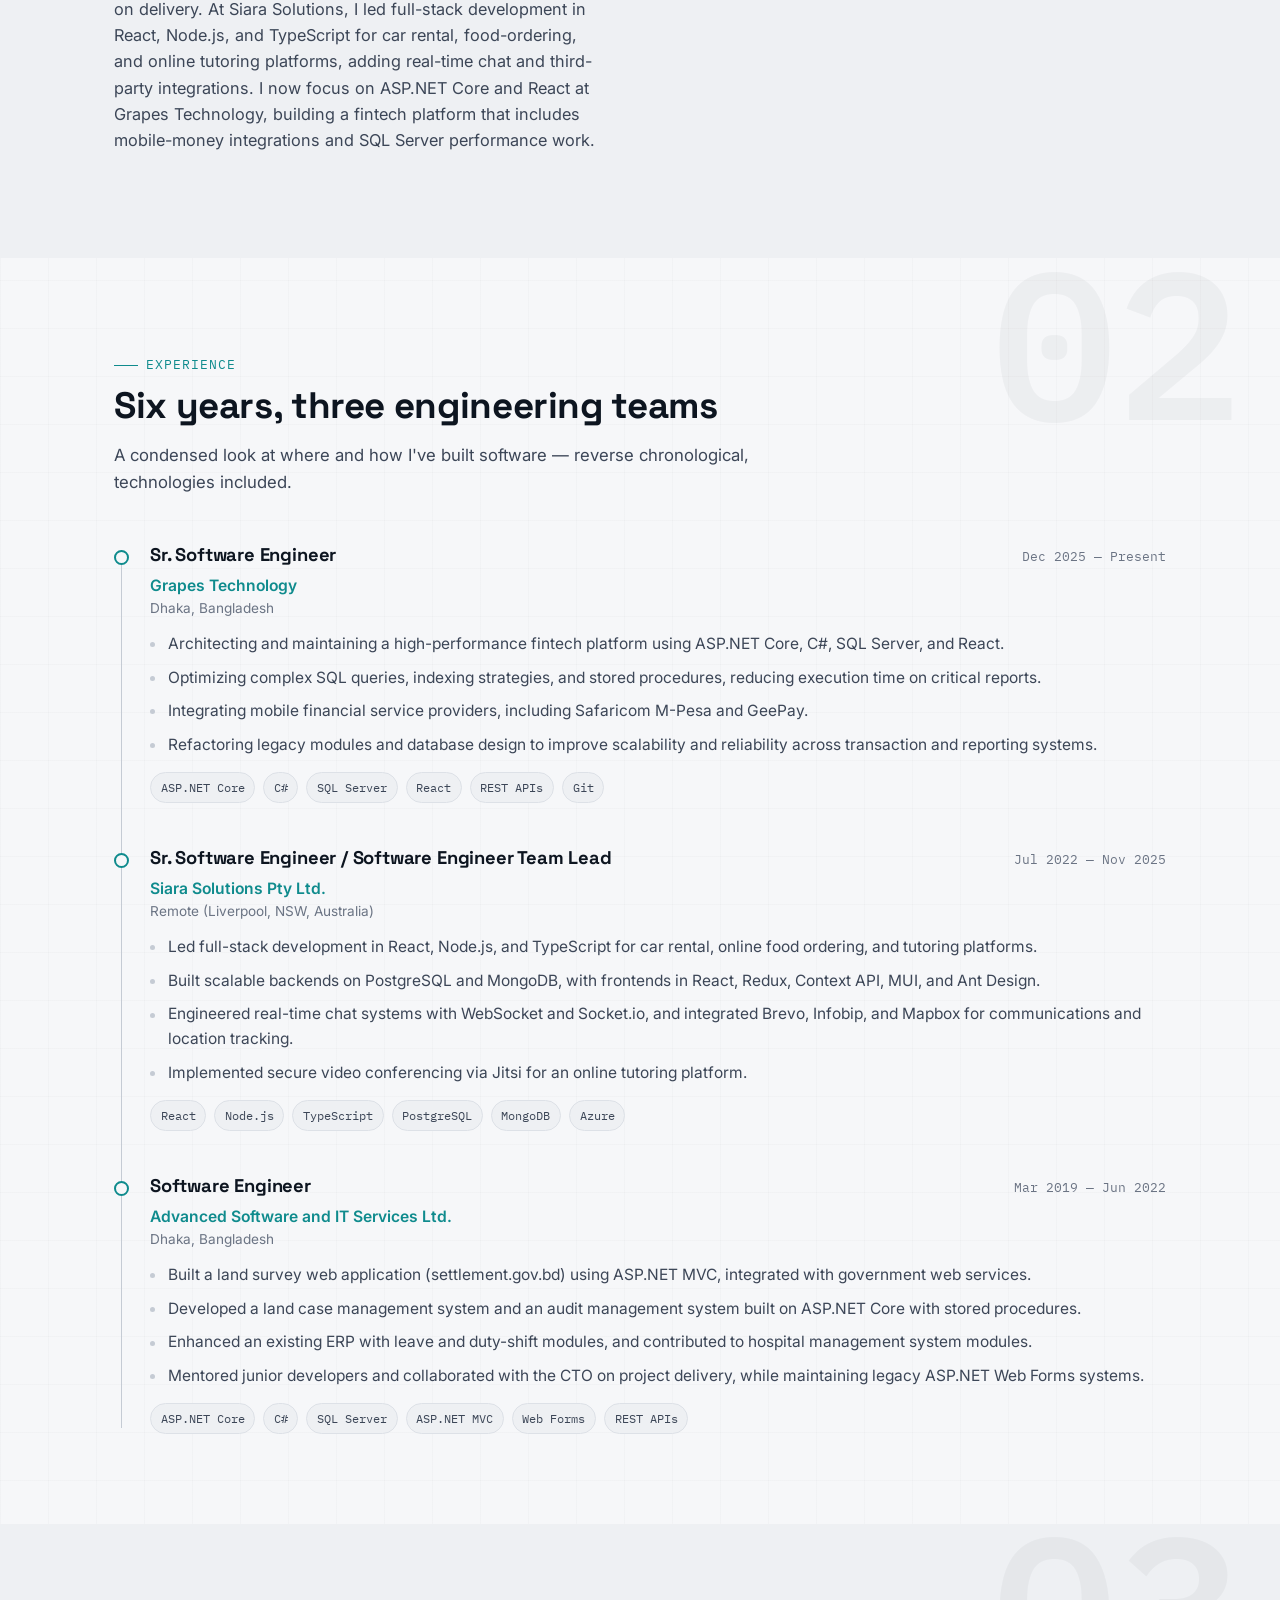
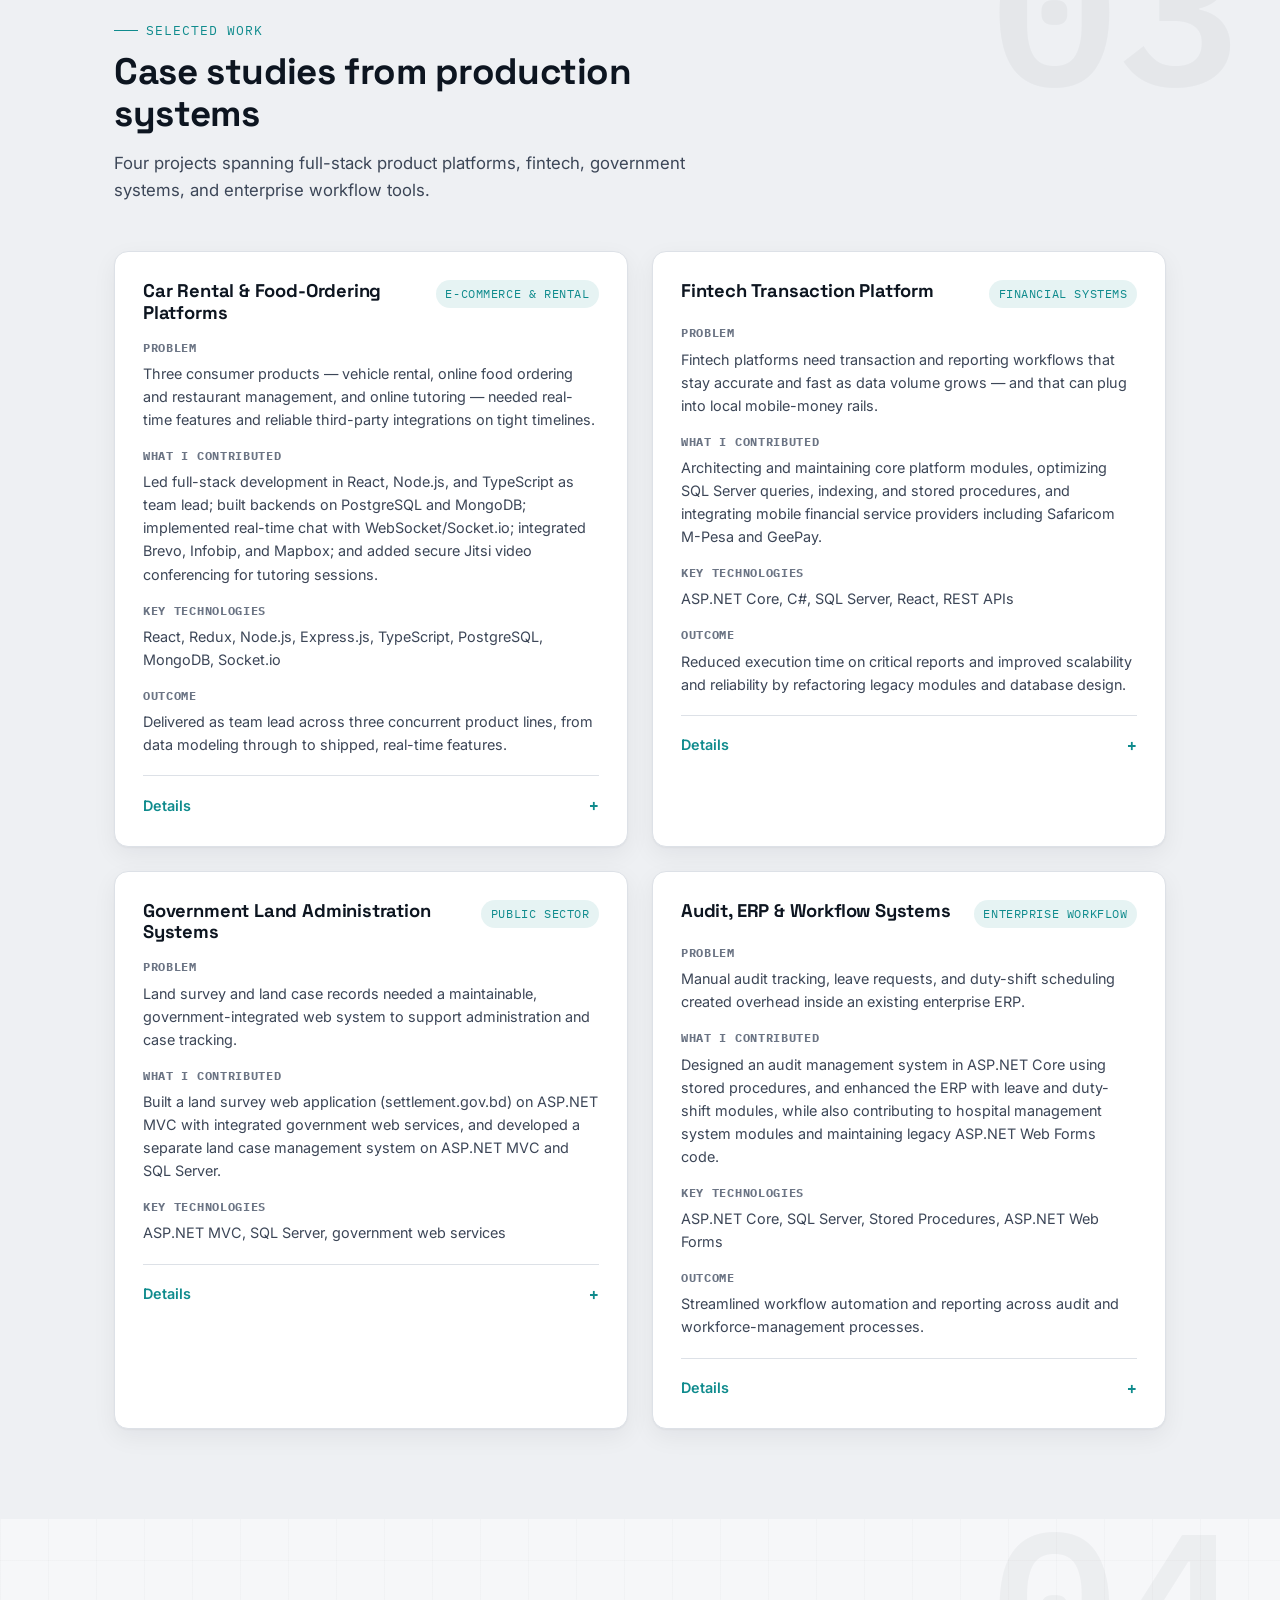
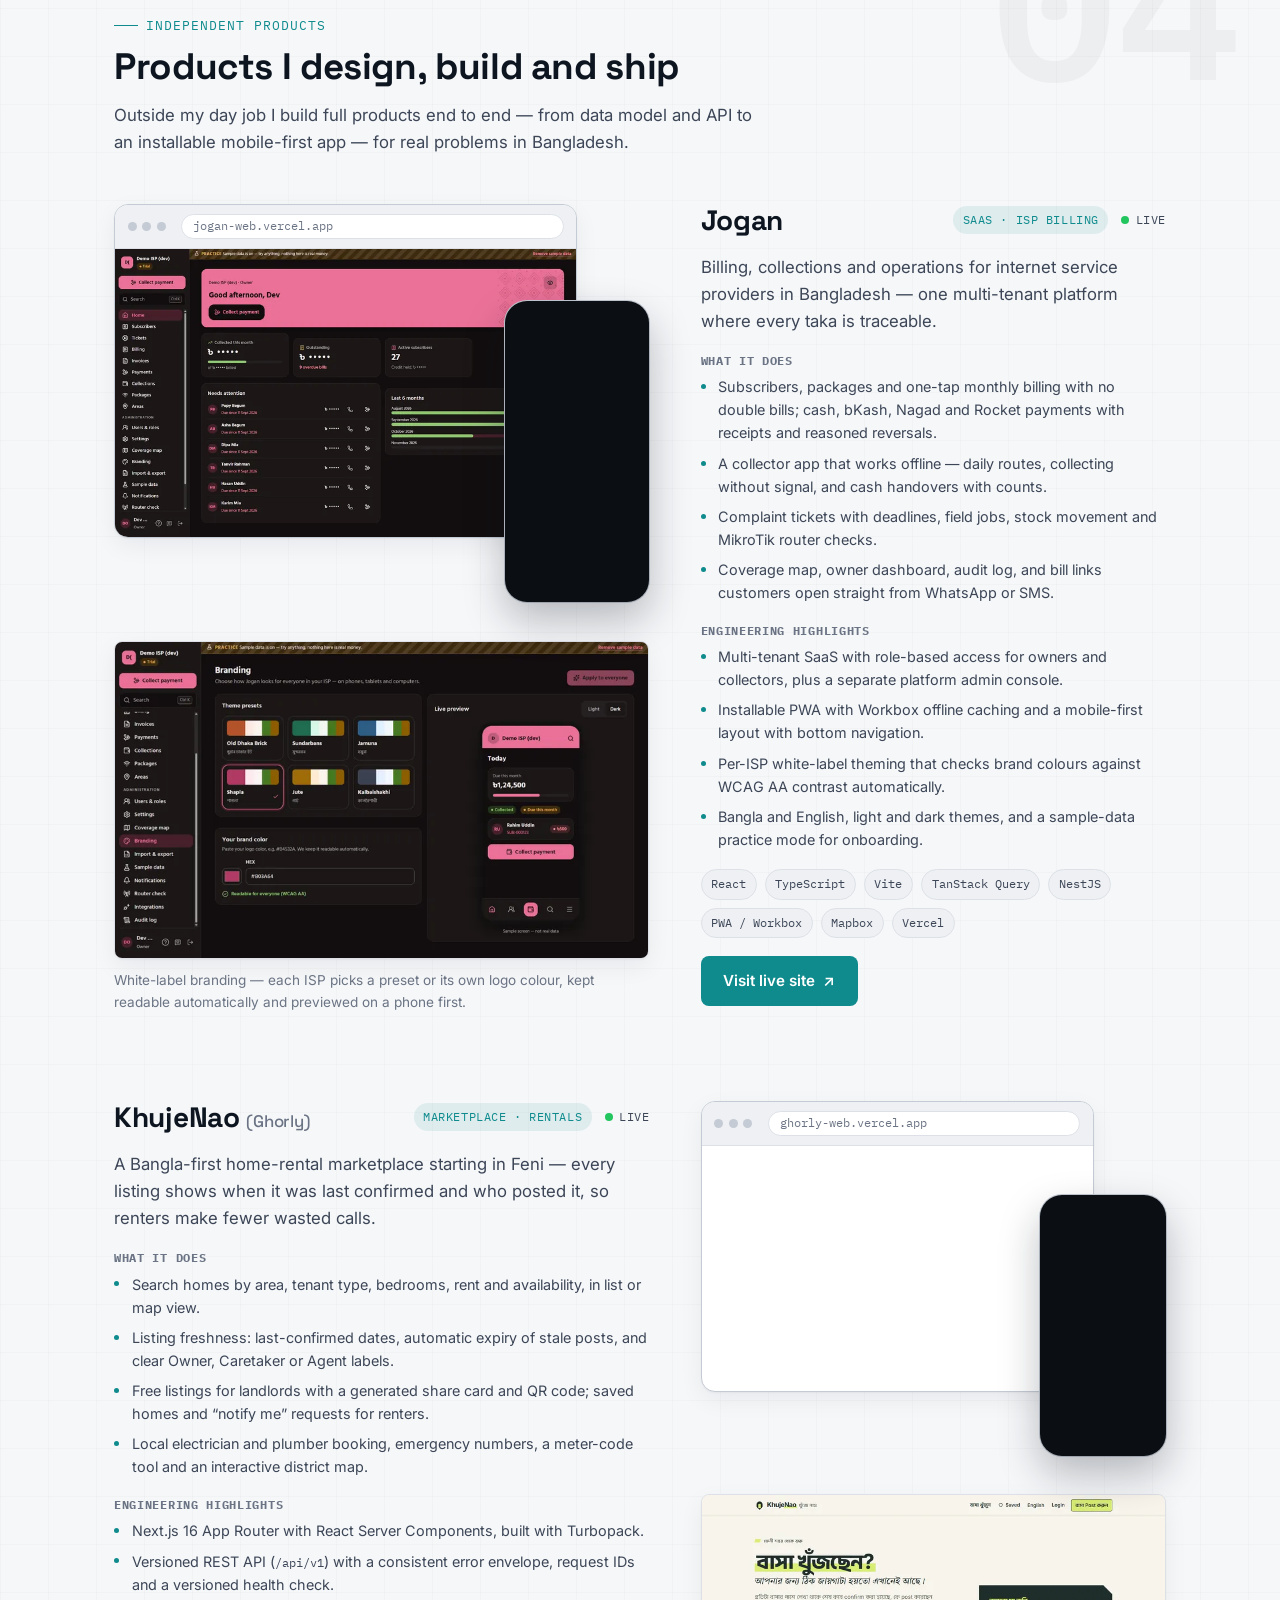
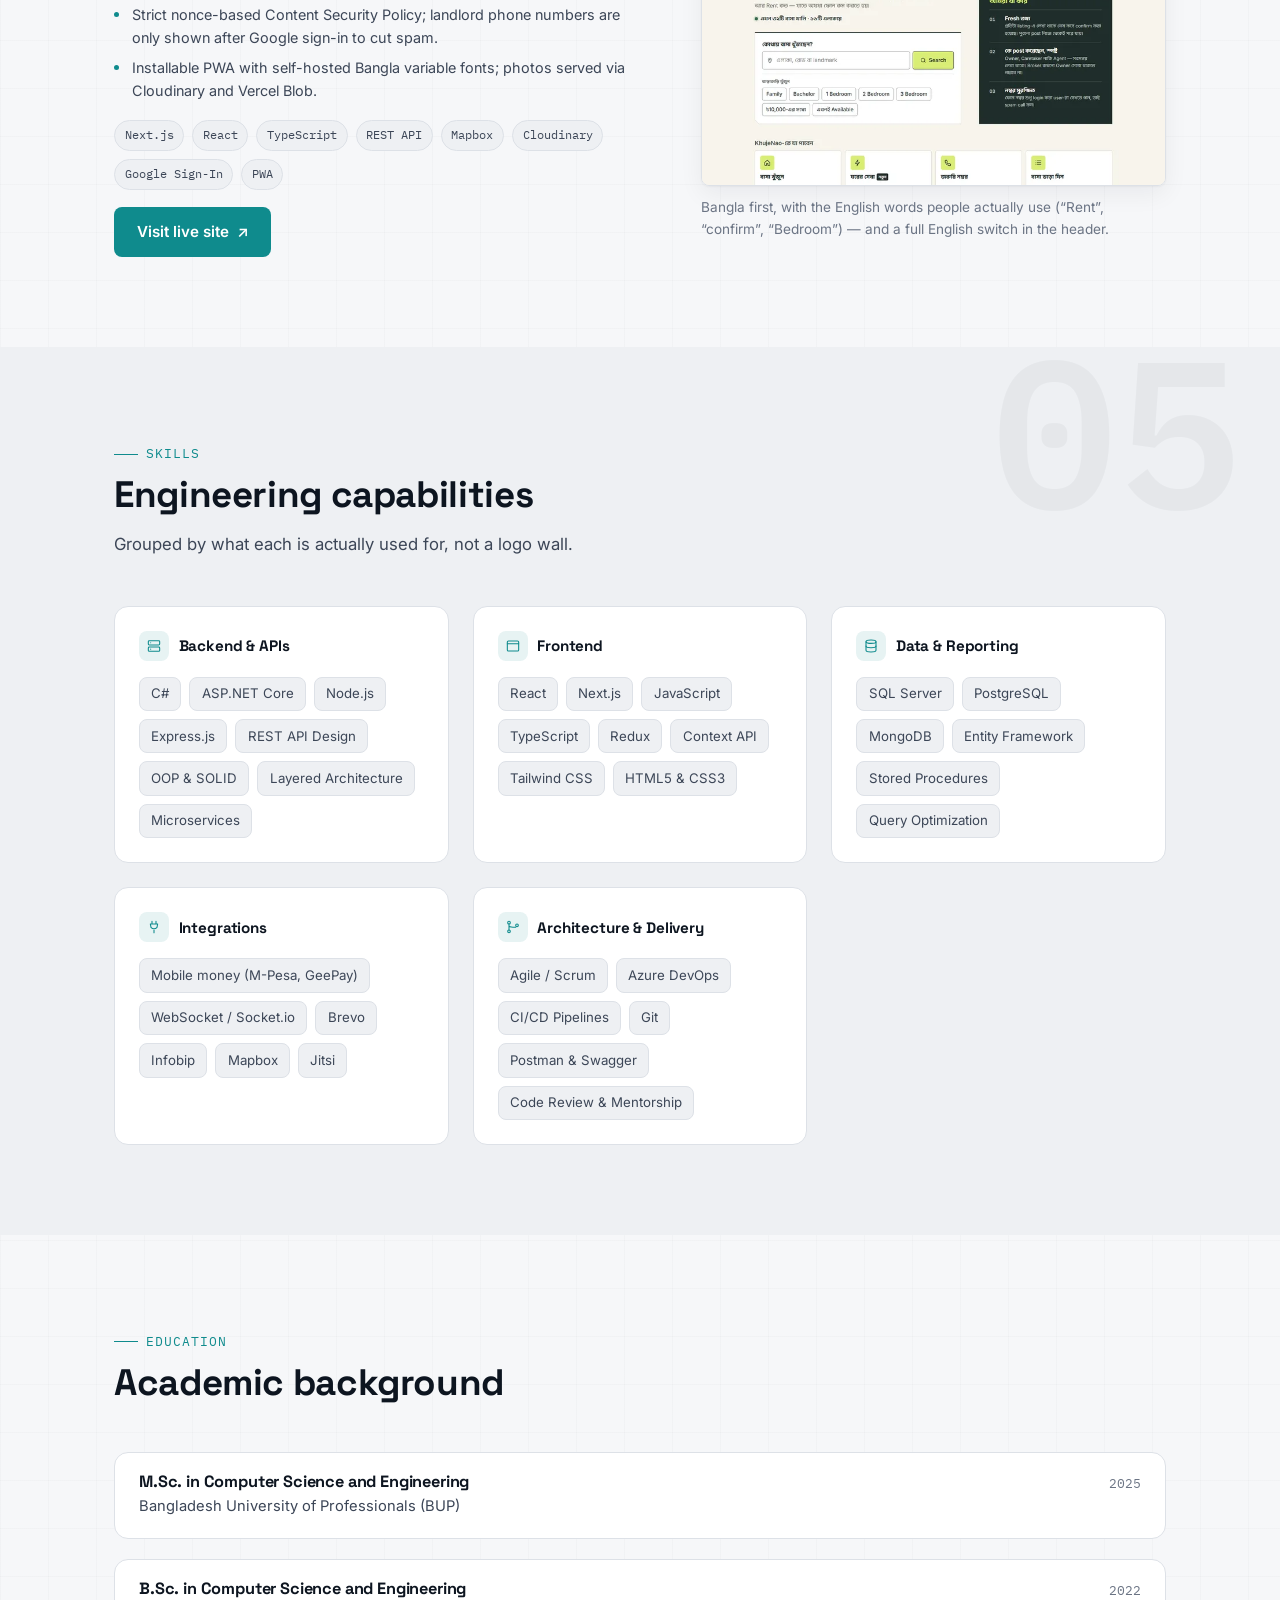
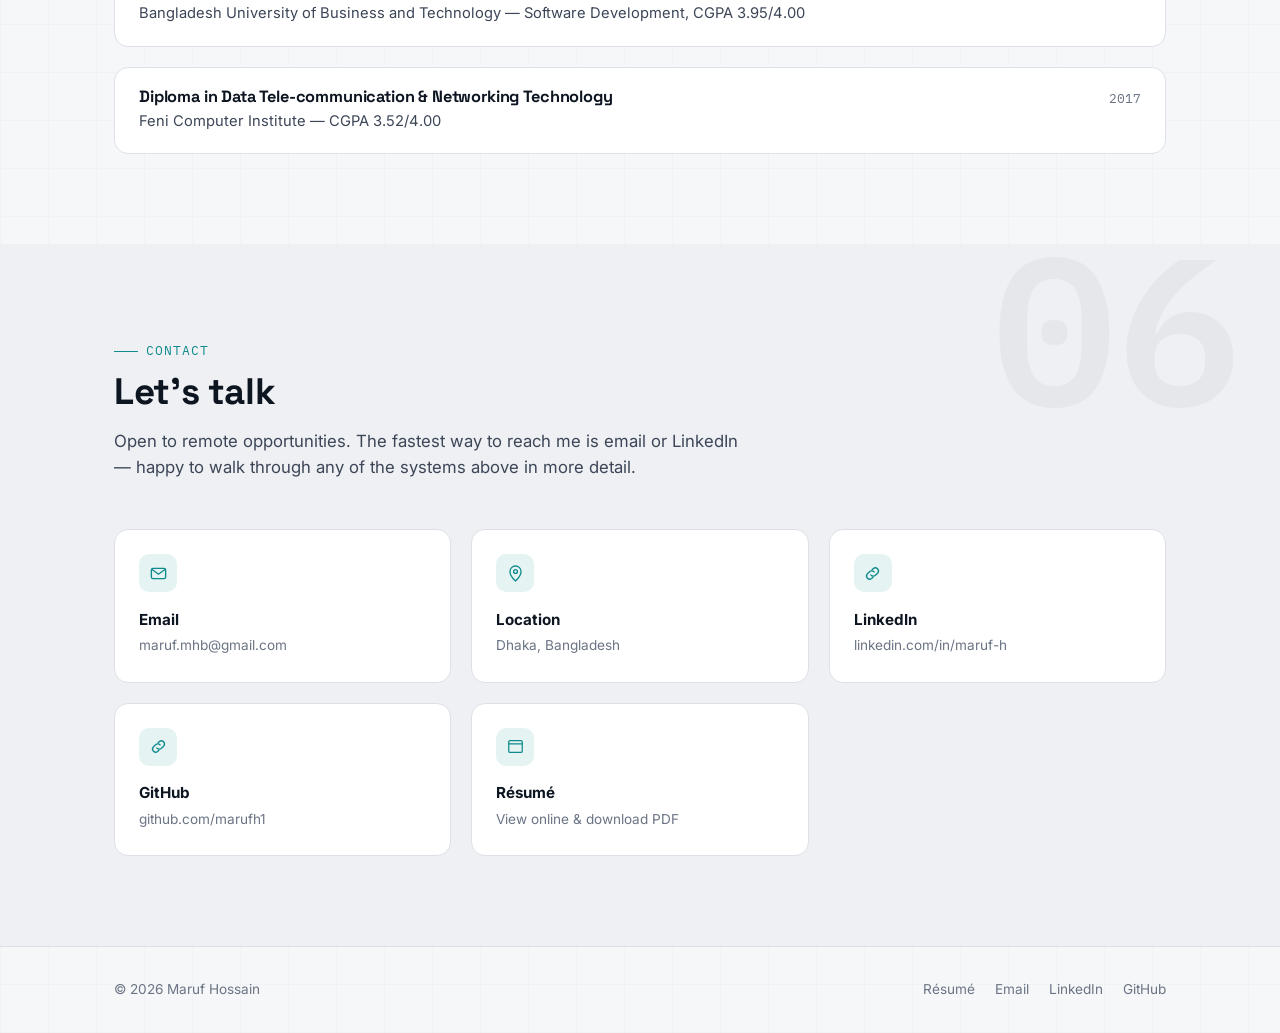
==== commit 5e699164: "ok" ====
--- a/index.html
+++ b/index.html
@@ -64,6 +64,45 @@
   }
 }
 </script>
+<script type="application/ld+json">
+{
+  "@context": "https://schema.org",
+  "@type": "ItemList",
+  "name": "Independent products by Maruf Hossain",
+  "itemListElement": [
+    {
+      "@type": "ListItem",
+      "position": 1,
+      "item": {
+        "@type": "SoftwareApplication",
+        "name": "Jogan",
+        "url": "https://jogan-web.vercel.app/",
+        "applicationCategory": "BusinessApplication",
+        "operatingSystem": "Web, Android, iOS (PWA)",
+        "description": "Billing, collections and operations SaaS for internet service providers in Bangladesh.",
+        "image": "https://marufh1.github.io/assets/img/projects/jogan-dashboard-1440.webp",
+        "author": { "@id": "https://marufh1.github.io/#person" }
+      }
+    },
+    {
+      "@type": "ListItem",
+      "position": 2,
+      "item": {
+        "@type": "WebApplication",
+        "name": "KhujeNao",
+        "alternateName": "Ghorly",
+        "url": "https://ghorly-web.vercel.app/",
+        "applicationCategory": "LifestyleApplication",
+        "operatingSystem": "Web, Android, iOS (PWA)",
+        "inLanguage": ["bn", "en"],
+        "description": "Bangla-first home-rental marketplace with fresh, verified listings, starting in Feni, Bangladesh.",
+        "image": "https://marufh1.github.io/assets/img/projects/khujenao-explore-1440.webp",
+        "author": { "@id": "https://marufh1.github.io/#person" }
+      }
+    }
+  ]
+}
+</script>
 </head>
 <body>
 <a class="skip-link" href="#main">Skip to content</a>
@@ -100,8 +139,9 @@
       <a href="#about"><span class="nav-index" aria-hidden="true">01</span><span>About</span></a>
       <a href="#experience"><span class="nav-index" aria-hidden="true">02</span><span>Experience</span></a>
       <a href="#work"><span class="nav-index" aria-hidden="true">03</span><span>Selected Work</span></a>
-      <a href="#skills"><span class="nav-index" aria-hidden="true">04</span><span>Skills</span></a>
-      <a href="#contact"><span class="nav-index" aria-hidden="true">05</span><span>Contact</span></a>
+      <a href="#products"><span class="nav-index" aria-hidden="true">04</span><span>Products</span></a>
+      <a href="#skills"><span class="nav-index" aria-hidden="true">05</span><span>Skills</span></a>
+      <a href="#contact"><span class="nav-index" aria-hidden="true">06</span><span>Contact</span></a>
     </nav>
 
     <div class="nav-actions">
@@ -151,6 +191,7 @@
         <ul class="focus-list">
           <li><span class="focus-dot"></span><span><strong>Fintech platforms</strong> — transaction handling, mobile-money integrations, and reporting at Grapes Technology.</span></li>
           <li><span class="focus-dot"></span><span><strong>Full-stack products</strong> — car rental, food ordering, and real-time features in React, Node.js, and MongoDB at Siara Solutions.</span></li>
+          <li><span class="focus-dot"></span><span><strong>Independent products</strong> — <a href="#products">Jogan</a>, an ISP billing SaaS, and <a href="#products">KhujeNao</a>, a rental marketplace, built and shipped end to end.</span></li>
           <li><span class="focus-dot"></span><span><strong>Query &amp; index optimization</strong> — cutting execution time on critical SQL Server reports.</span></li>
         </ul>
 
@@ -419,9 +460,151 @@
     </div>
   </section>
 
+  <!-- Independent Products -->
+  <section id="products">
+    <span class="section-echo" aria-hidden="true">04</span>
+    <div class="container">
+      <div class="section-head reveal">
+        <span class="eyebrow">Independent Products</span>
+        <h2>Products I design, build and ship</h2>
+        <p>Outside my day job I build full products end to end — from data model and API to an installable mobile-first app — for real problems in Bangladesh.</p>
+      </div>
+
+      <div class="product-list">
+        <article class="product reveal" aria-labelledby="product-jogan">
+          <div class="product-media">
+            <div class="product-stage">
+            <figure class="device-browser">
+              <div class="browser-bar" aria-hidden="true"><span></span><span></span><span></span><span class="browser-url">jogan-web.vercel.app</span></div>
+              <img src="assets/img/projects/jogan-dashboard-800.webp"
+                   srcset="assets/img/projects/jogan-dashboard-800.webp 800w, assets/img/projects/jogan-dashboard-1440.webp 1440w"
+                   sizes="(max-width: 900px) 100vw, 600px"
+                   width="1440" height="900" loading="lazy" decoding="async"
+                   alt="Jogan owner dashboard in dark mode: collected this month, outstanding bills, active subscribers, a needs-attention list of overdue customers and a six-month billed-versus-paid chart." />
+            </figure>
+            <figure class="device-phone">
+              <img src="assets/img/projects/jogan-mobile-360.webp" width="360" height="780" loading="lazy" decoding="async"
+                   alt="Jogan on a phone: the same dashboard with a bottom navigation bar and a central Collect button." />
+            </figure>
+            </div>
+            <figure class="product-extra">
+              <img src="assets/img/projects/jogan-branding-800.webp"
+                   srcset="assets/img/projects/jogan-branding-800.webp 800w, assets/img/projects/jogan-branding-1440.webp 1440w"
+                   sizes="(max-width: 900px) 100vw, 560px"
+                   width="1440" height="854" loading="lazy" decoding="async"
+                   alt="Jogan branding settings: six Bangladesh-inspired theme presets, a custom brand colour with a WCAG AA readability check, and a live phone preview." />
+              <figcaption>White-label branding — each ISP picks a preset or its own logo colour, kept readable automatically and previewed on a phone first.</figcaption>
+            </figure>
+          </div>
+
+          <div class="product-body">
+            <div class="product-top">
+              <h3 id="product-jogan">Jogan</h3>
+              <span class="work-tag">SaaS · ISP billing</span>
+              <span class="product-status"><span class="live-dot" aria-hidden="true"></span>Live</span>
+            </div>
+            <p class="product-pitch">Billing, collections and operations for internet service providers in Bangladesh — one multi-tenant platform where every taka is traceable.</p>
+
+            <div class="work-field">
+              <strong>What it does</strong>
+              <ul class="product-points">
+                <li>Subscribers, packages and one-tap monthly billing with no double bills; cash, bKash, Nagad and Rocket payments with receipts and reasoned reversals.</li>
+                <li>A collector app that works offline — daily routes, collecting without signal, and cash handovers with counts.</li>
+                <li>Complaint tickets with deadlines, field jobs, stock movement and MikroTik router checks.</li>
+                <li>Coverage map, owner dashboard, audit log, and bill links customers open straight from WhatsApp or SMS.</li>
+              </ul>
+            </div>
+
+            <div class="work-field">
+              <strong>Engineering highlights</strong>
+              <ul class="product-points">
+                <li>Multi-tenant SaaS with role-based access for owners and collectors, plus a separate platform admin console.</li>
+                <li>Installable PWA with Workbox offline caching and a mobile-first layout with bottom navigation.</li>
+                <li>Per-ISP white-label theming that checks brand colours against WCAG AA contrast automatically.</li>
+                <li>Bangla and English, light and dark themes, and a sample-data practice mode for onboarding.</li>
+              </ul>
+            </div>
+
+            <div class="tech-row">
+              <span class="tech-tag">React</span><span class="tech-tag">TypeScript</span><span class="tech-tag">Vite</span><span class="tech-tag">TanStack Query</span><span class="tech-tag">NestJS</span><span class="tech-tag">PWA / Workbox</span><span class="tech-tag">Mapbox</span><span class="tech-tag">Vercel</span>
+            </div>
+
+            <div class="product-actions">
+              <a class="btn btn-primary" href="https://jogan-web.vercel.app/pricing" target="_blank" rel="noopener noreferrer">Visit live site<span aria-hidden="true">↗</span><span class="visually-hidden"> (Jogan, opens in a new tab)</span></a>
+            </div>
+          </div>
+        </article>
+
+        <article class="product reveal" aria-labelledby="product-khujenao">
+          <div class="product-media">
+            <div class="product-stage">
+            <figure class="device-browser">
+              <div class="browser-bar" aria-hidden="true"><span></span><span></span><span></span><span class="browser-url">ghorly-web.vercel.app</span></div>
+              <img src="assets/img/projects/khujenao-explore-800.webp"
+                   srcset="assets/img/projects/khujenao-explore-800.webp 800w, assets/img/projects/khujenao-explore-1440.webp 1440w"
+                   sizes="(max-width: 900px) 100vw, 600px"
+                   width="1440" height="900" loading="lazy" decoding="async"
+                   alt="KhujeNao explore page: an interactive district map of Bangladesh with Feni and Cumilla highlighted, next to a searchable district list showing available homes." />
+            </figure>
+            <figure class="device-phone">
+              <img src="assets/img/projects/khujenao-mobile-360.webp" width="360" height="779" loading="lazy" decoding="async"
+                   alt="KhujeNao home screen on a phone in Bangla, with a search box and quick filters for family, bachelor and bedroom count." />
+            </figure>
+            </div>
+            <figure class="product-extra">
+              <img src="assets/img/projects/khujenao-home-800.webp"
+                   srcset="assets/img/projects/khujenao-home-800.webp 800w, assets/img/projects/khujenao-home-1440.webp 1440w"
+                   sizes="(max-width: 900px) 100vw, 560px"
+                   width="1440" height="900" loading="lazy" decoding="async"
+                   alt="KhujeNao home page on desktop: Bangla headline asking if you are looking for a home, a search panel with quick filters, and a panel explaining fresh listings, clear posters and protected phone numbers." />
+              <figcaption>Bangla first, with the English words people actually use (“Rent”, “confirm”, “Bedroom”) — and a full English switch in the header.</figcaption>
+            </figure>
+          </div>
+
+          <div class="product-body">
+            <div class="product-top">
+              <h3 id="product-khujenao">KhujeNao <span class="product-alias">(Ghorly)</span></h3>
+              <span class="work-tag">Marketplace · Rentals</span>
+              <span class="product-status"><span class="live-dot" aria-hidden="true"></span>Live</span>
+            </div>
+            <p class="product-pitch">A Bangla-first home-rental marketplace starting in Feni — every listing shows when it was last confirmed and who posted it, so renters make fewer wasted calls.</p>
+
+            <div class="work-field">
+              <strong>What it does</strong>
+              <ul class="product-points">
+                <li>Search homes by area, tenant type, bedrooms, rent and availability, in list or map view.</li>
+                <li>Listing freshness: last-confirmed dates, automatic expiry of stale posts, and clear Owner, Caretaker or Agent labels.</li>
+                <li>Free listings for landlords with a generated share card and QR code; saved homes and “notify me” requests for renters.</li>
+                <li>Local electrician and plumber booking, emergency numbers, a meter-code tool and an interactive district map.</li>
+              </ul>
+            </div>
+
+            <div class="work-field">
+              <strong>Engineering highlights</strong>
+              <ul class="product-points">
+                <li>Next.js 16 App Router with React Server Components, built with Turbopack.</li>
+                <li>Versioned REST API (<code>/api/v1</code>) with a consistent error envelope, request IDs and a versioned health check.</li>
+                <li>Strict nonce-based Content Security Policy; landlord phone numbers are only shown after Google sign-in to cut spam.</li>
+                <li>Installable PWA with self-hosted Bangla variable fonts; photos served via Cloudinary and Vercel Blob.</li>
+              </ul>
+            </div>
+
+            <div class="tech-row">
+              <span class="tech-tag">Next.js</span><span class="tech-tag">React</span><span class="tech-tag">TypeScript</span><span class="tech-tag">REST API</span><span class="tech-tag">Mapbox</span><span class="tech-tag">Cloudinary</span><span class="tech-tag">Google Sign-In</span><span class="tech-tag">PWA</span>
+            </div>
+
+            <div class="product-actions">
+              <a class="btn btn-primary" href="https://ghorly-web.vercel.app/" target="_blank" rel="noopener noreferrer">Visit live site<span aria-hidden="true">↗</span><span class="visually-hidden"> (KhujeNao, opens in a new tab)</span></a>
+            </div>
+          </div>
+        </article>
+      </div>
+    </div>
+  </section>
+
   <!-- Skills -->
-  <section id="skills">
-    <span class="section-echo" aria-hidden="true">04</span>
+  <section id="skills" class="section-alt">
+    <span class="section-echo" aria-hidden="true">05</span>
     <div class="container">
       <div class="section-head reveal">
         <span class="eyebrow">Skills</span>
@@ -500,7 +683,7 @@
 
   <!-- Contact -->
   <section id="contact" class="section-alt">
-    <span class="section-echo" aria-hidden="true">05</span>
+    <span class="section-echo" aria-hidden="true">06</span>
     <div class="container">
       <div class="section-head reveal">
         <span class="eyebrow">Contact</span>
--- a/assets/css/styles.css
+++ b/assets/css/styles.css
@@ -308,10 +308,17 @@
   font-size: 0.85rem;
 }
 
+/* The header runs wider than the content column so six numbered links,
+   the theme toggle and Résumé fit on one line; the indices drop out at
+   mid widths before the menu collapses into the toggle at 980px. */
+.site-header .container { max-width: 1260px; }
 .nav-links {
   display: flex;
   align-items: center;
-  gap: 2rem;
+  gap: clamp(1.1rem, 1.9vw, 2rem);
+}
+@media (min-width: 981px) and (max-width: 1199px) {
+  .nav-index { display: none; }
 }
 .nav-links a {
   display: inline-flex;
@@ -401,7 +408,7 @@
 }
 .menu-toggle svg { width: 20px; height: 20px; }
 
-@media (max-width: 860px) {
+@media (max-width: 980px) {
   .nav-links {
     position: fixed;
     inset: 68px 0 0 0;
@@ -732,6 +739,122 @@
 .work-details[open] summary::after { content: "\2212"; }
 .work-details p { margin-top: 0.8rem; color: var(--ink-soft); font-size: 0.92rem; }
 
+/* ---------- Independent products ---------- */
+/* One wide showcase per product: a browser-framed desktop screenshot with a
+   phone screenshot overlapping its corner, beside the write-up. Media and
+   copy swap sides on every other product so the section doesn't read as a
+   repeated template. */
+.product-list { display: flex; flex-direction: column; gap: clamp(3.5rem, 7vw, 5.5rem); }
+.product {
+  display: grid;
+  grid-template-columns: minmax(0, 1.15fr) minmax(0, 1fr);
+  gap: clamp(2rem, 4vw, 3.5rem);
+  align-items: start;
+}
+.product:nth-child(even) .product-media { order: 2; }
+@media (max-width: 900px) {
+  .product { grid-template-columns: 1fr; }
+  .product:nth-child(even) .product-media { order: 0; }
+}
+
+.product-media { display: flex; flex-direction: column; gap: clamp(1.75rem, 3vw, 2.5rem); }
+.product-stage {
+  position: relative;
+  padding: 0 clamp(2.5rem, 7vw, 4.5rem) clamp(2.5rem, 6vw, 4rem) 0;
+}
+.product-media figure { margin: 0; }
+.device-browser {
+  border: 1px solid var(--border-strong);
+  border-radius: var(--radius);
+  overflow: hidden;
+  background: var(--bg-raised);
+  box-shadow: var(--shadow);
+}
+.browser-bar {
+  display: flex;
+  align-items: center;
+  gap: 0.35rem;
+  padding: 0.55rem 0.8rem;
+  background: var(--bg-sunken);
+  border-bottom: 1px solid var(--border);
+}
+.browser-bar > span:not(.browser-url) {
+  width: 9px; height: 9px;
+  border-radius: 50%;
+  background: var(--border-strong);
+}
+.browser-url {
+  margin-left: 0.6rem;
+  flex: 1;
+  min-width: 0;
+  overflow: hidden;
+  text-overflow: ellipsis;
+  white-space: nowrap;
+  font-family: var(--font-mono);
+  font-size: 0.72rem;
+  color: var(--ink-faint);
+  background: var(--bg-raised);
+  border: 1px solid var(--border);
+  border-radius: 999px;
+  padding: 0.15rem 0.7rem;
+}
+.device-browser img { width: 100%; height: auto; }
+.device-phone {
+  position: absolute;
+  right: 0;
+  bottom: 0;
+  width: clamp(96px, 27%, 168px);
+  padding: 5px;
+  border-radius: 22px;
+  background: #0b0f14;
+  box-shadow: 0 18px 40px rgba(13, 21, 32, 0.28), 0 0 0 1px var(--border-strong);
+}
+.device-phone img { width: 100%; height: auto; border-radius: 17px; }
+
+.product-body { display: flex; flex-direction: column; gap: 1.1rem; }
+.product-top { display: flex; align-items: center; flex-wrap: wrap; gap: 0.6rem 0.8rem; }
+.product-top h3 { font-size: clamp(1.45rem, 2.4vw, 1.75rem); margin-right: auto; }
+.product-alias { font-size: 0.6em; font-weight: 500; color: var(--ink-faint); }
+.product-status {
+  display: inline-flex;
+  align-items: center;
+  gap: 0.4rem;
+  font-family: var(--font-mono);
+  font-size: 0.72rem;
+  text-transform: uppercase;
+  letter-spacing: 0.05em;
+  color: var(--ink-soft);
+}
+.product-pitch { font-size: 1.05rem; color: var(--ink-soft); }
+.product-points { display: flex; flex-direction: column; gap: 0.45rem; }
+.product-points li {
+  position: relative;
+  padding-left: 1.1rem;
+  color: var(--ink-soft);
+}
+.product-points li::before {
+  content: "";
+  position: absolute;
+  left: 0; top: 0.62em;
+  width: 5px; height: 5px;
+  background: var(--accent);
+  border-radius: 50%;
+}
+.product-points code { font-family: var(--font-mono); font-size: 0.85em; }
+.product-actions { display: flex; flex-wrap: wrap; gap: 0.75rem; }
+.product-extra img {
+  width: 100%;
+  height: auto;
+  border-radius: var(--radius-sm);
+  border: 1px solid var(--border);
+  box-shadow: var(--shadow);
+}
+.product-extra figcaption {
+  margin-top: 0.7rem;
+  font-size: 0.85rem;
+  color: var(--ink-faint);
+}
+
 /* ---------- Skills ---------- */
 /* Explicit column counts (not auto-fit) because there are exactly 5 skill
    cards: auto-fit's column count depends on viewport width and, at some
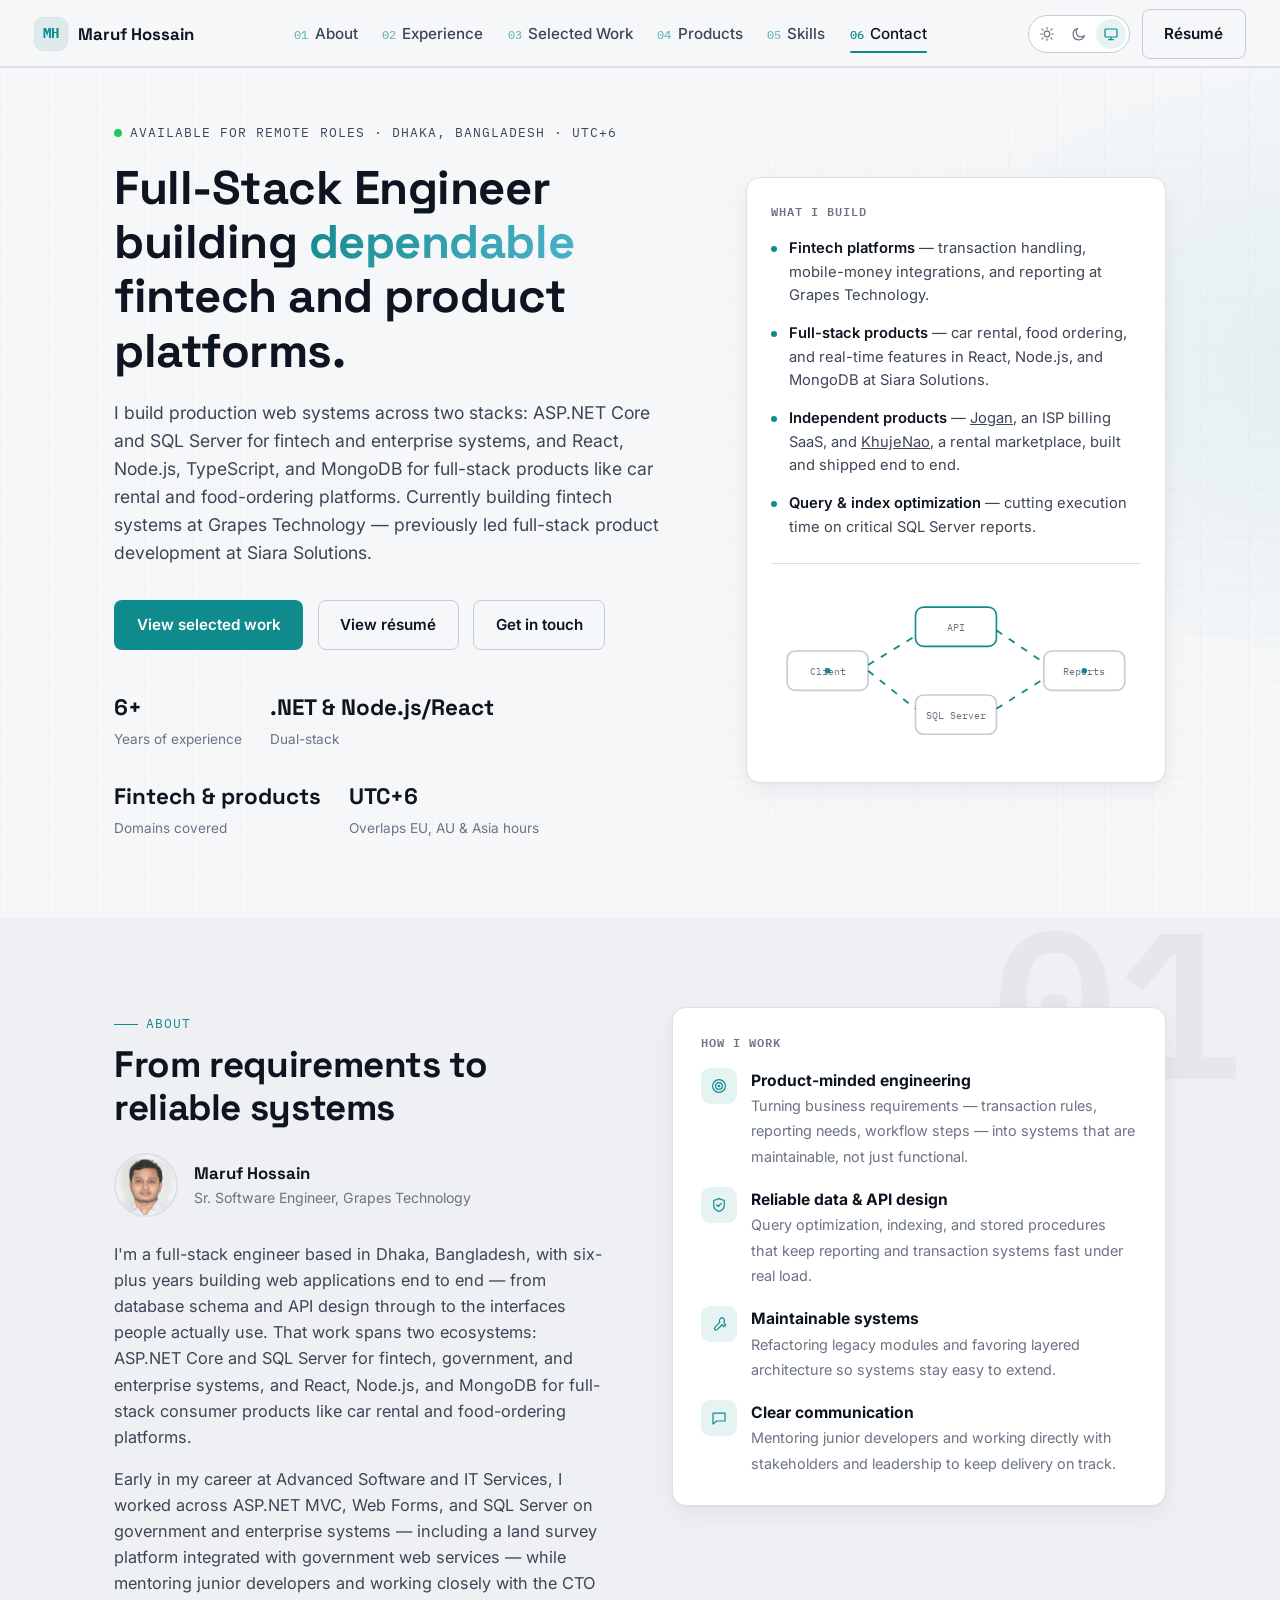
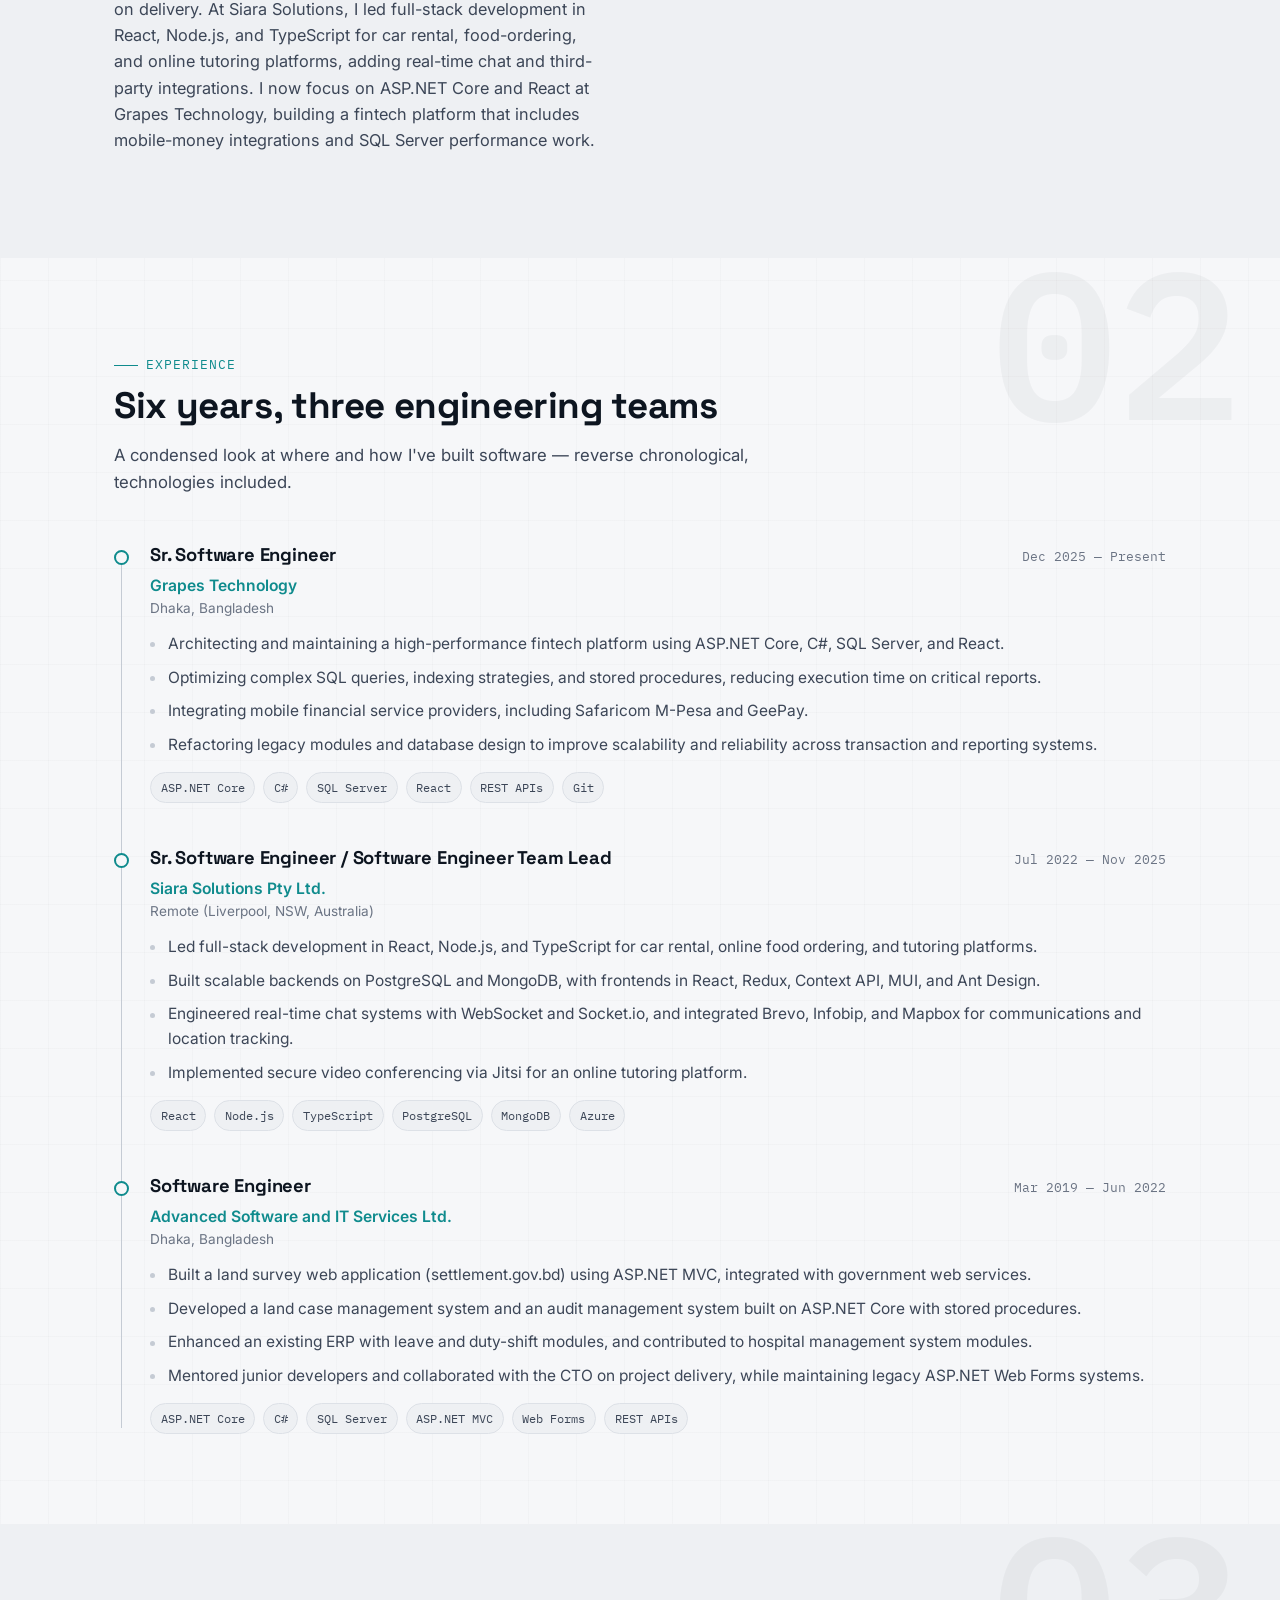
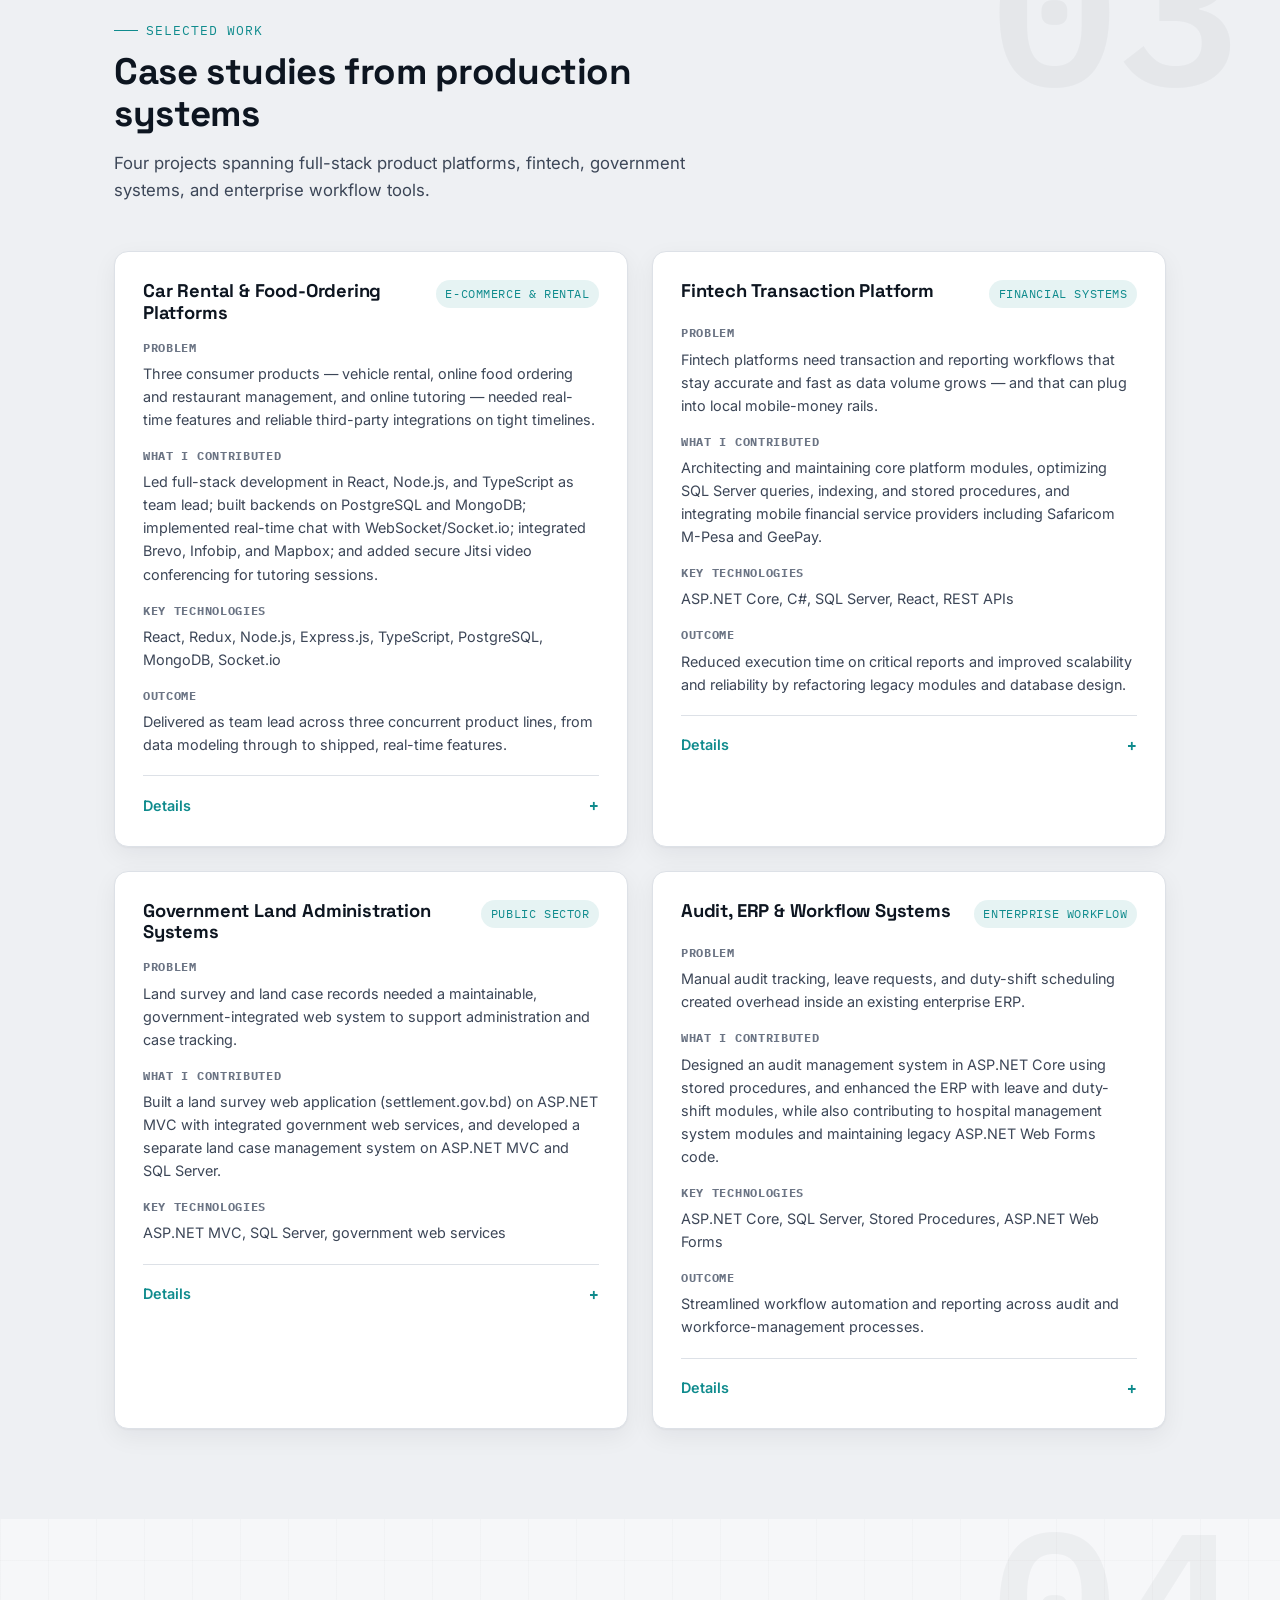
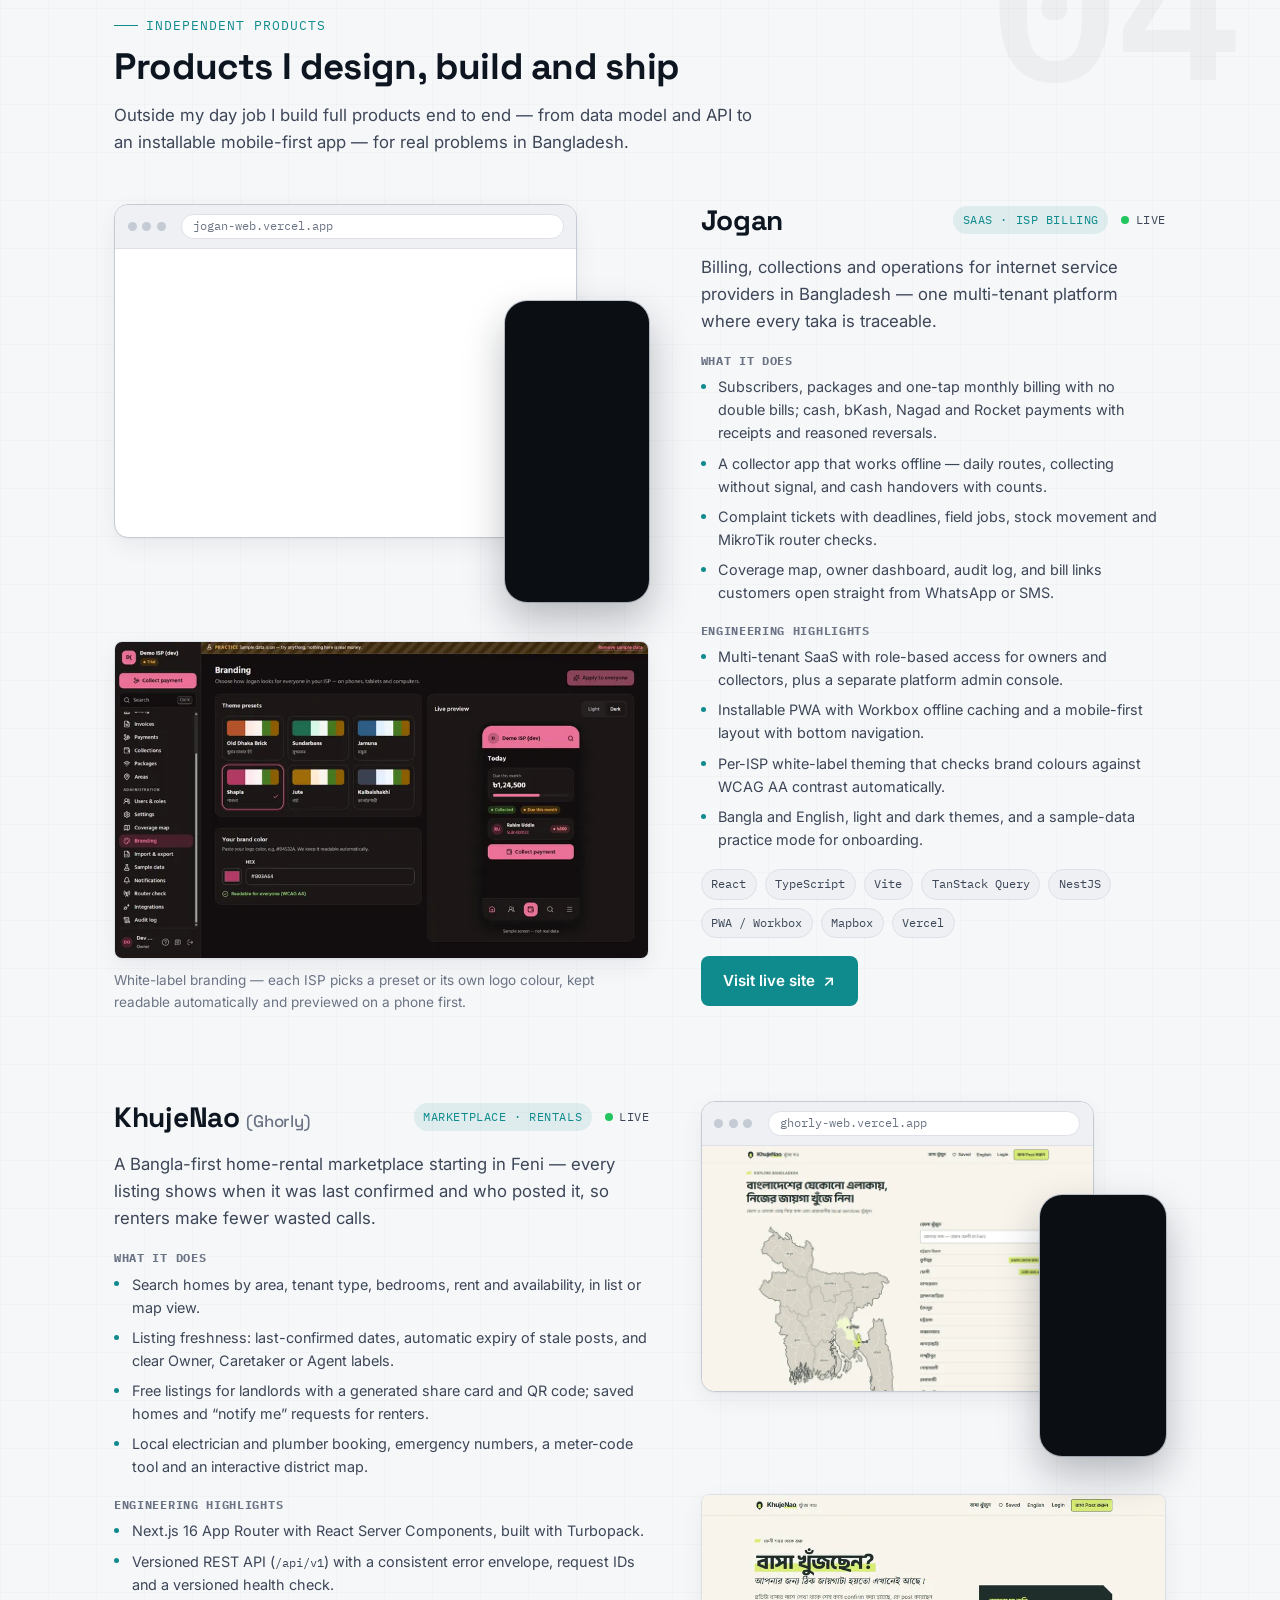
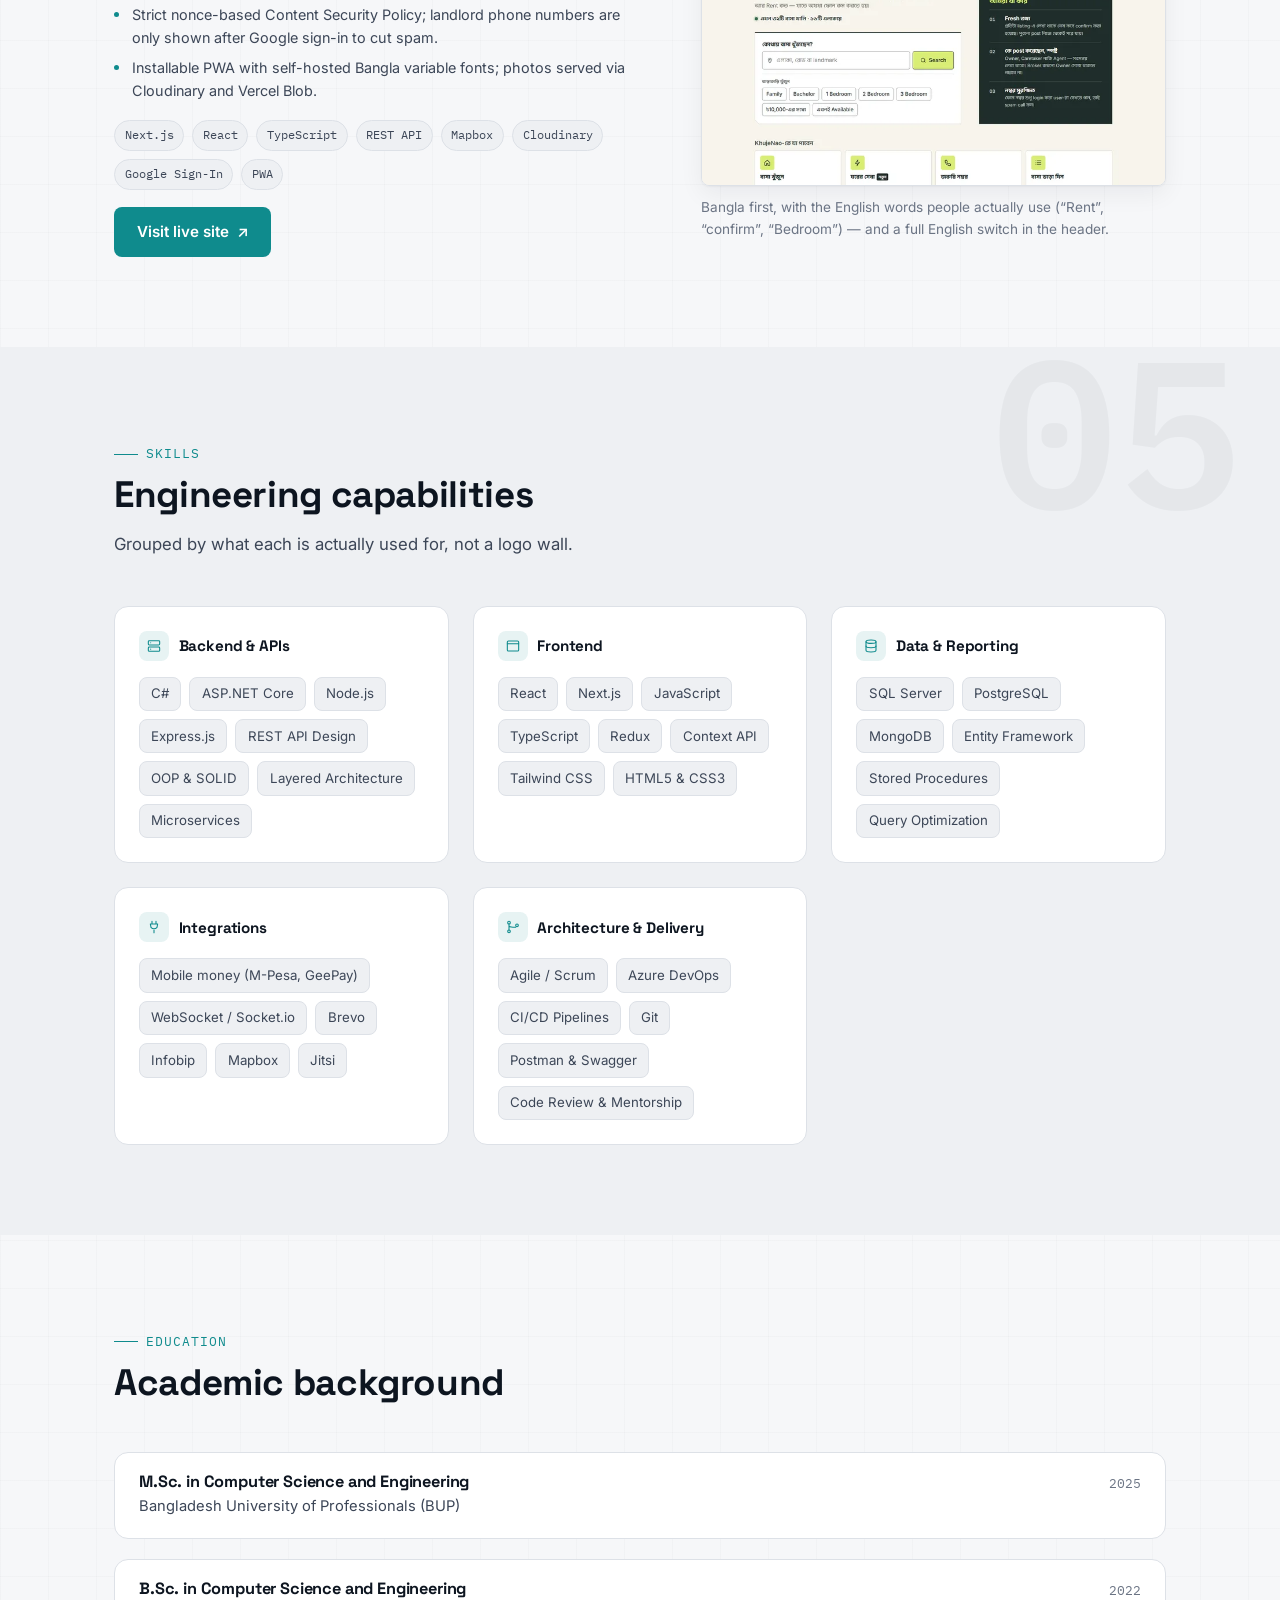
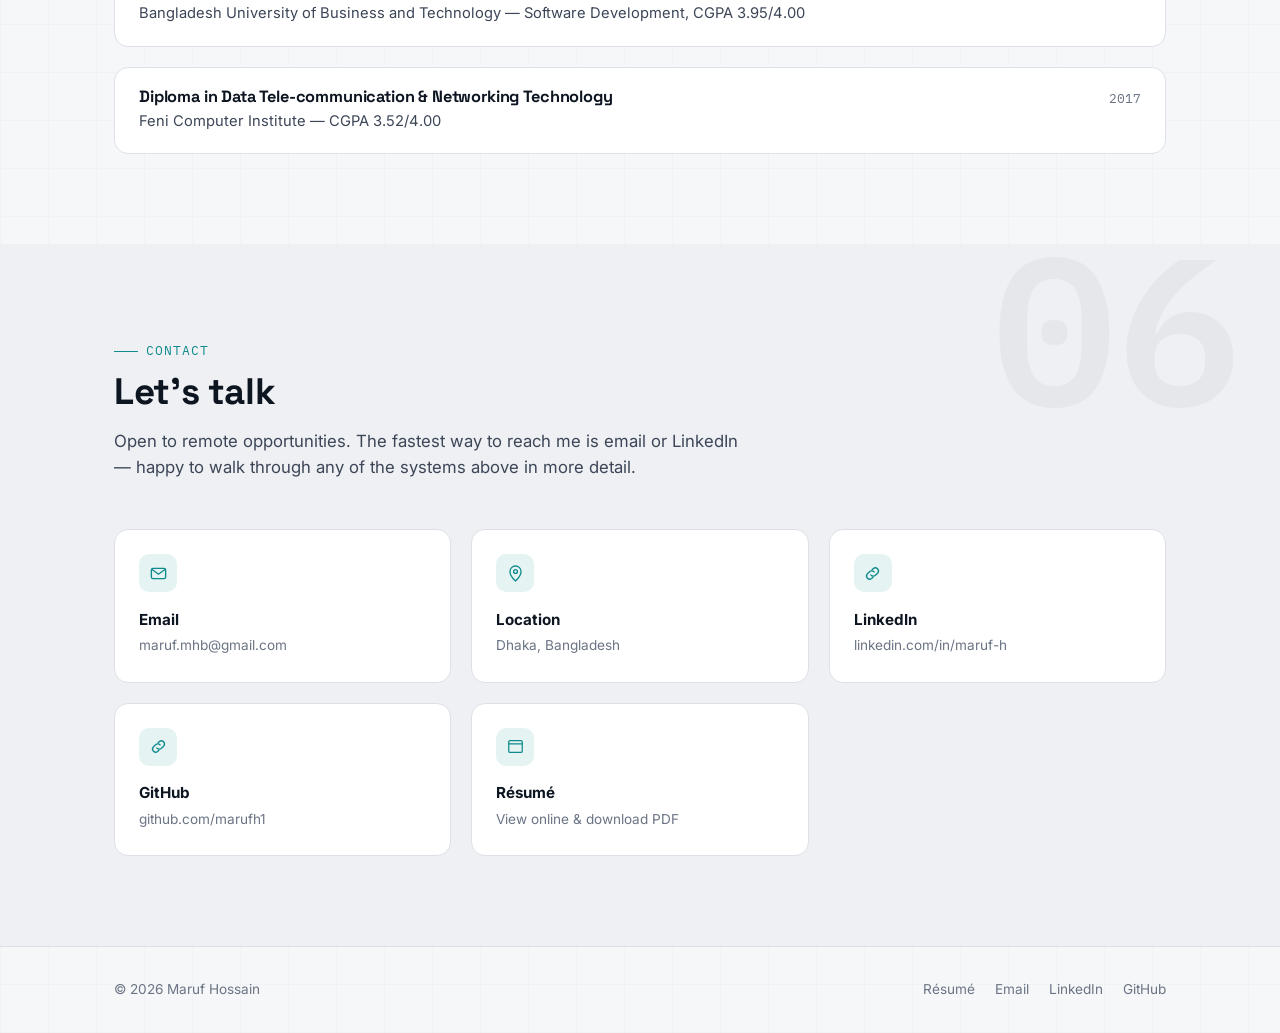
==== commit 29acea2e: "ok" ====
--- a/index.html
+++ b/index.html
@@ -42,7 +42,7 @@
   "name": "Maruf Hossain",
   "url": "https://marufh1.github.io/",
   "mainEntityOfPage": "https://marufh1.github.io/",
-  "image": "https://marufh1.github.io/assets/img/maruf-hossain.png",
+  "image": "https://marufh1.github.io/assets/img/maruf-hossain.jpg",
   "jobTitle": "Sr. Software Engineer",
   "description": "Full-stack software engineer specializing in ASP.NET Core, C#, SQL Server, and React, plus Node.js, TypeScript, and MongoDB. Builds fintech and full-stack product platforms. Open to remote opportunities.",
   "email": "mailto:maruf.mhb@gmail.com",
@@ -229,7 +229,7 @@
         <span class="eyebrow">About</span>
         <h2 style="margin-top:0.6rem;font-family:var(--font-head);font-size:clamp(1.7rem,3vw,2.3rem);">From requirements to reliable systems</h2>
         <div class="about-portrait" style="margin-top:1.5rem;">
-          <img src="assets/img/maruf-hossain.png" alt="Portrait of Maruf Hossain" width="64" height="64" loading="lazy" decoding="async" />
+          <img src="assets/img/maruf-hossain.jpg" alt="Portrait of Maruf Hossain" width="64" height="64" loading="lazy" decoding="async" />
           <div><strong>Maruf Hossain</strong><span>Sr. Software Engineer, Grapes Technology</span></div>
         </div>
         <p>
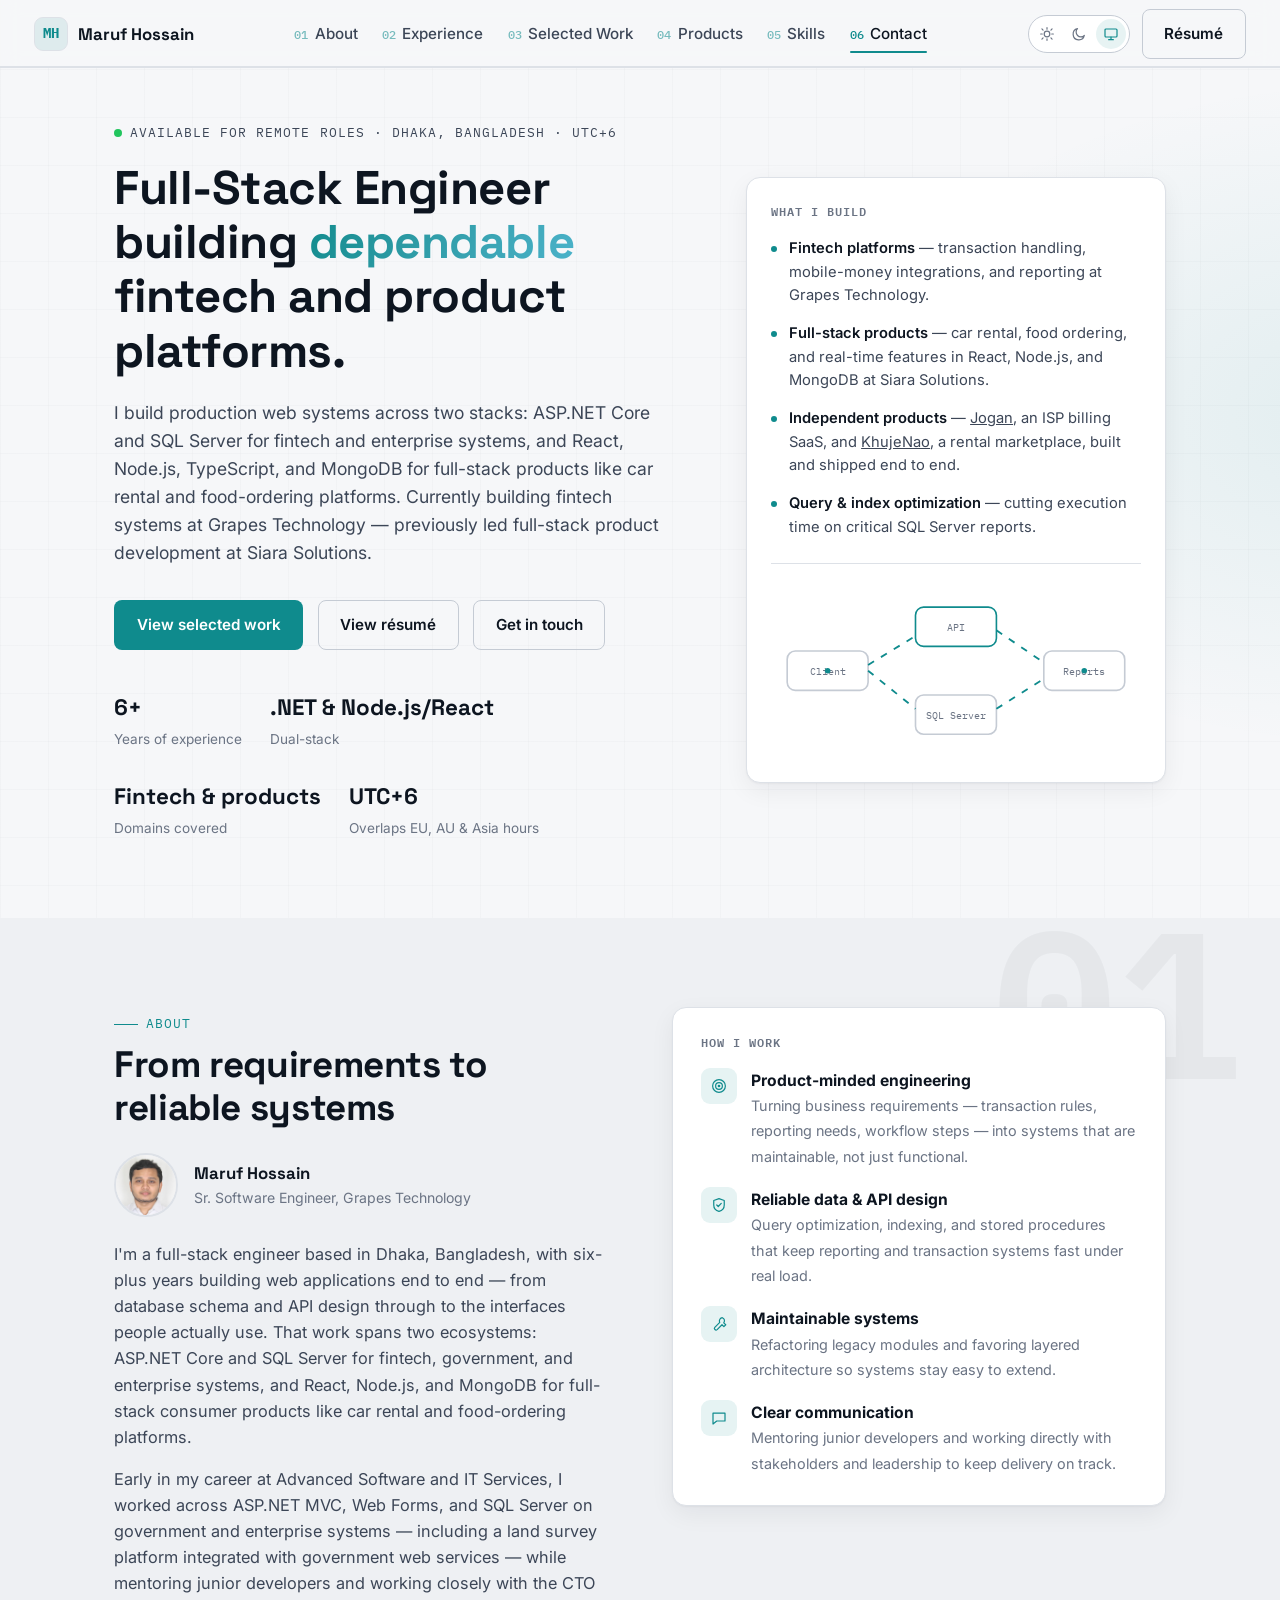
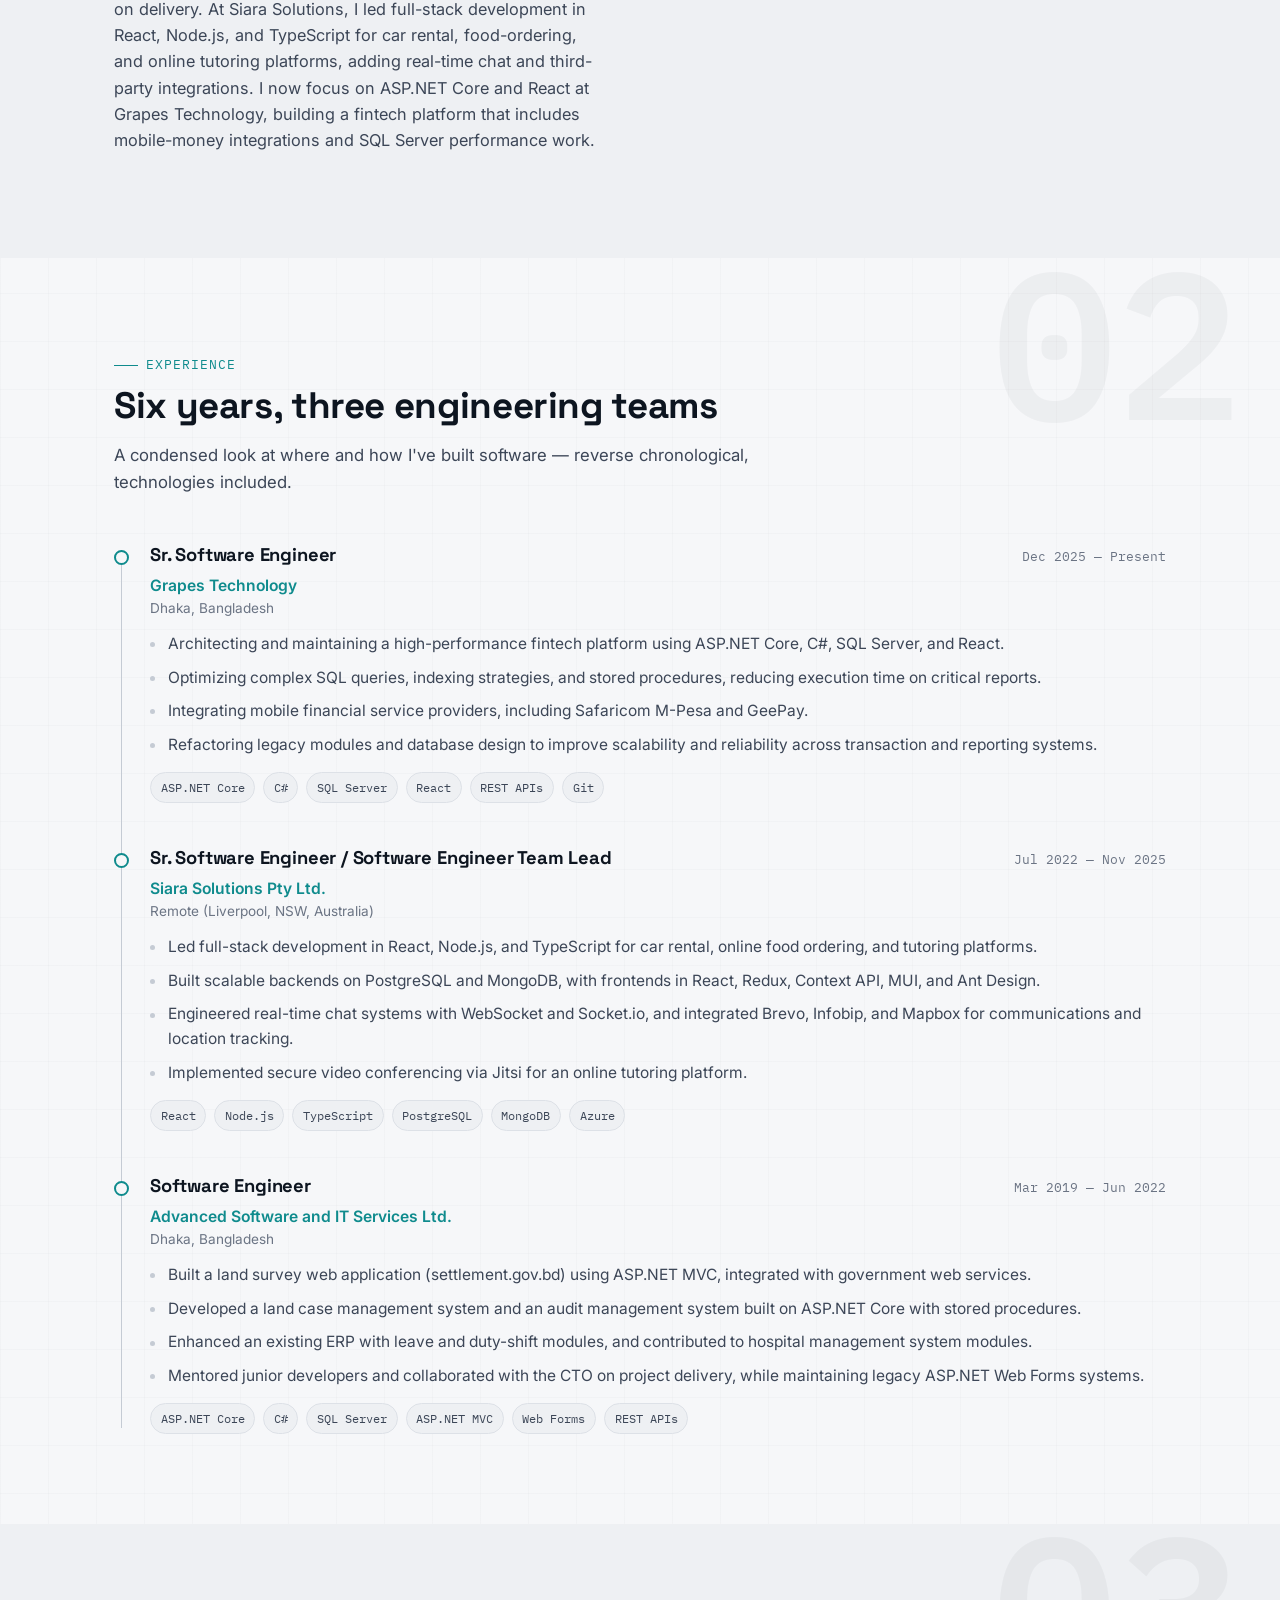
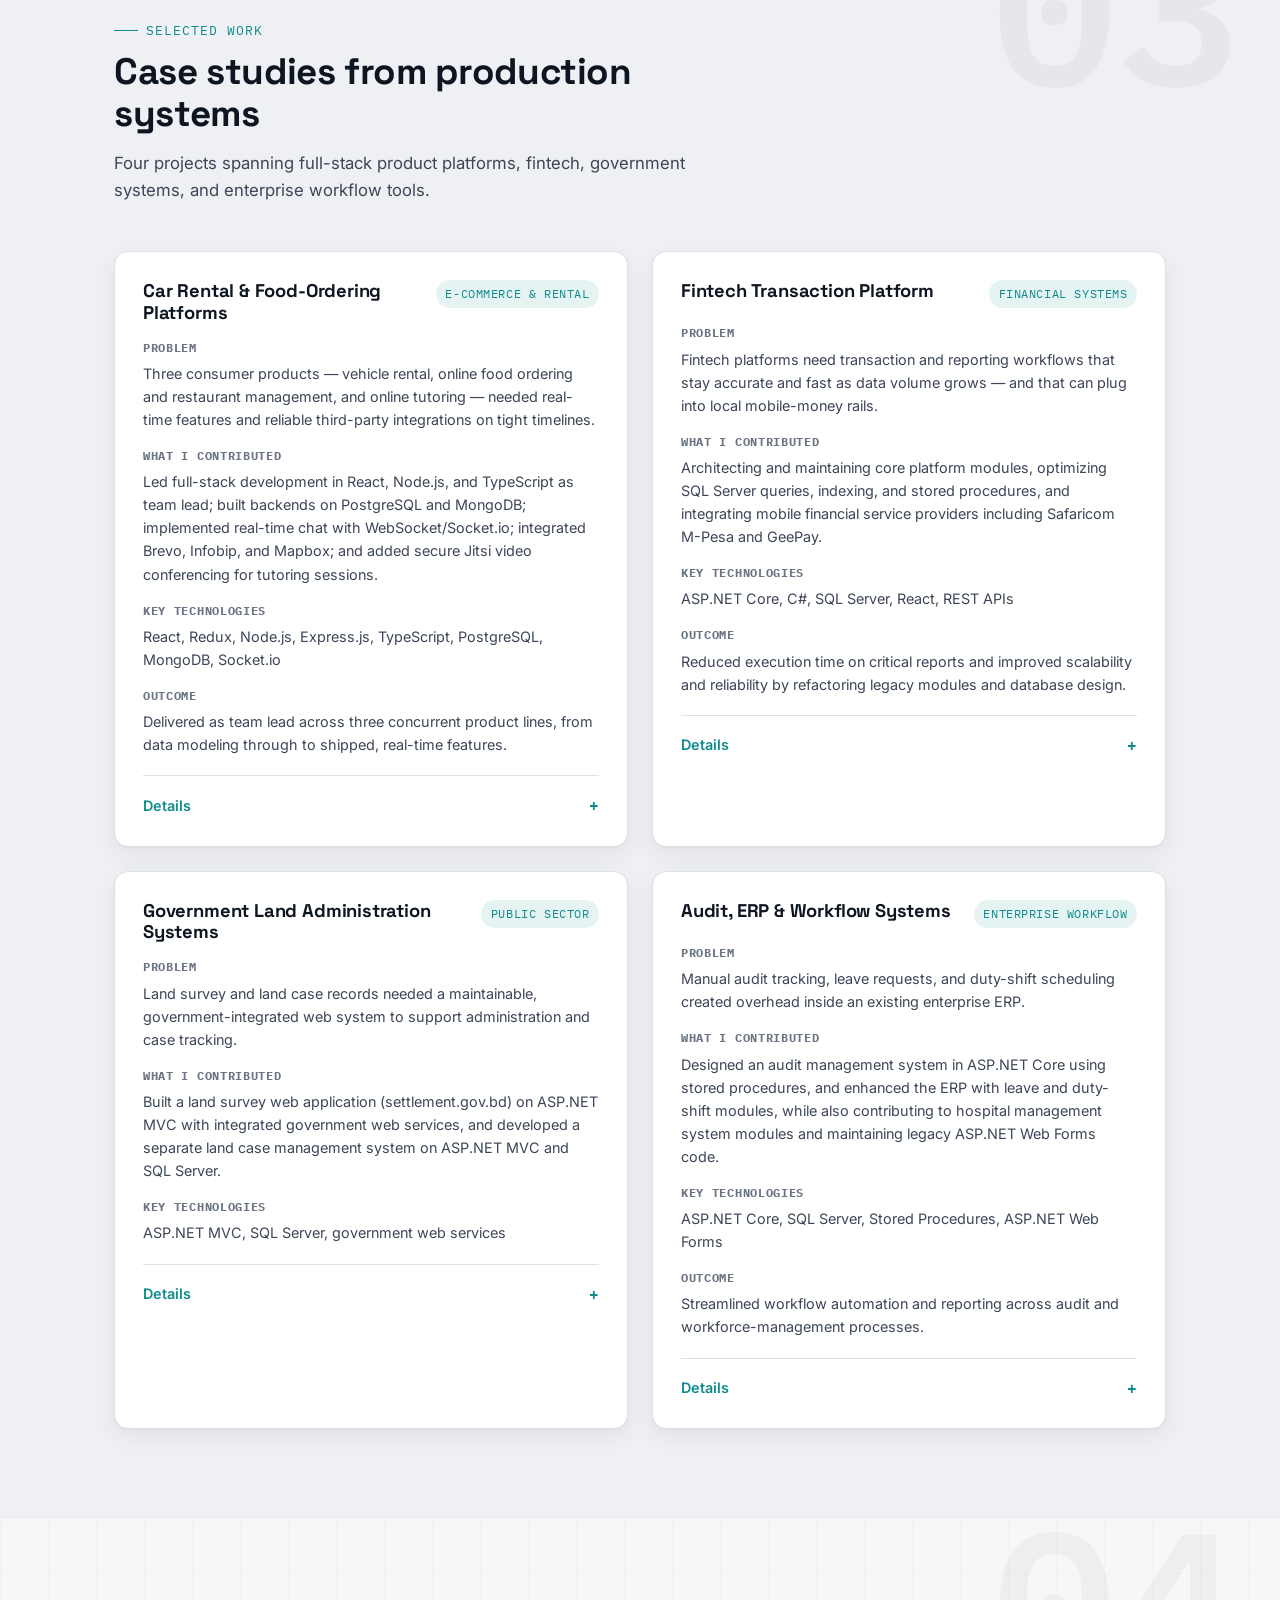
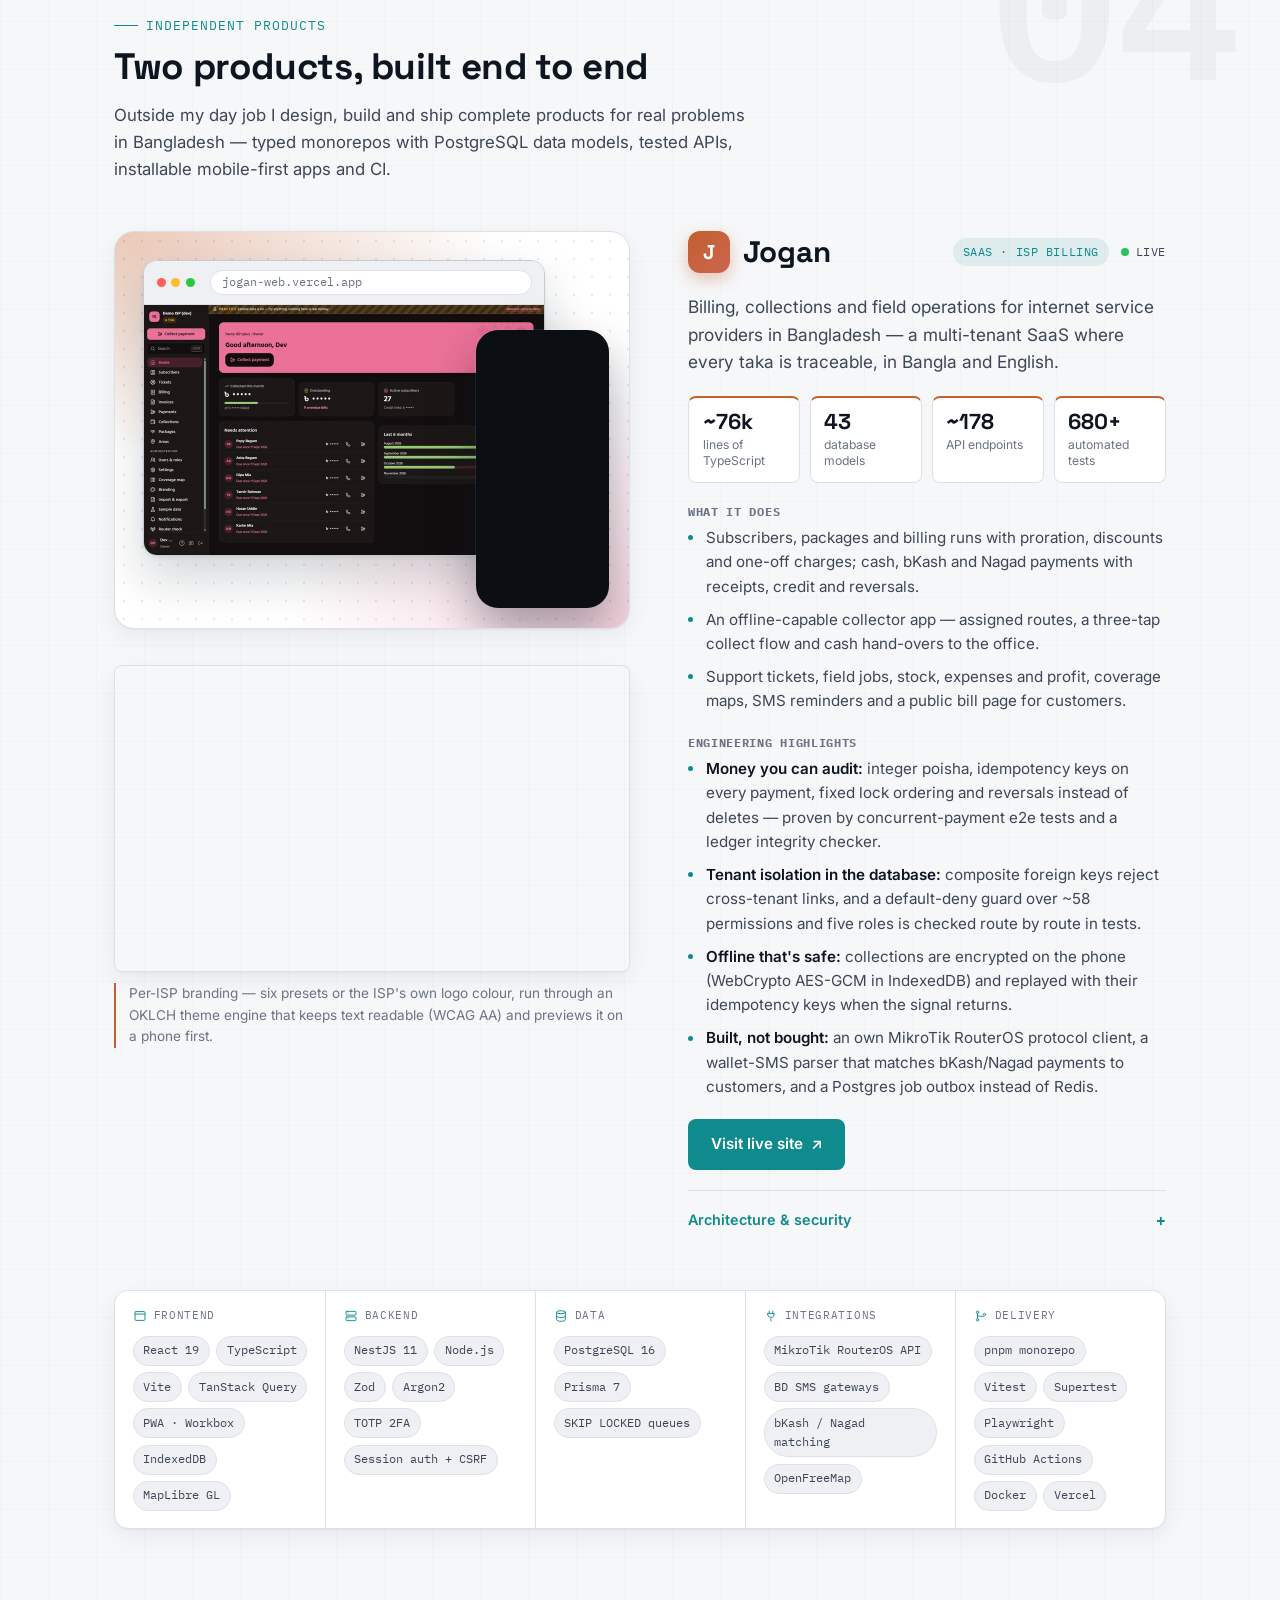
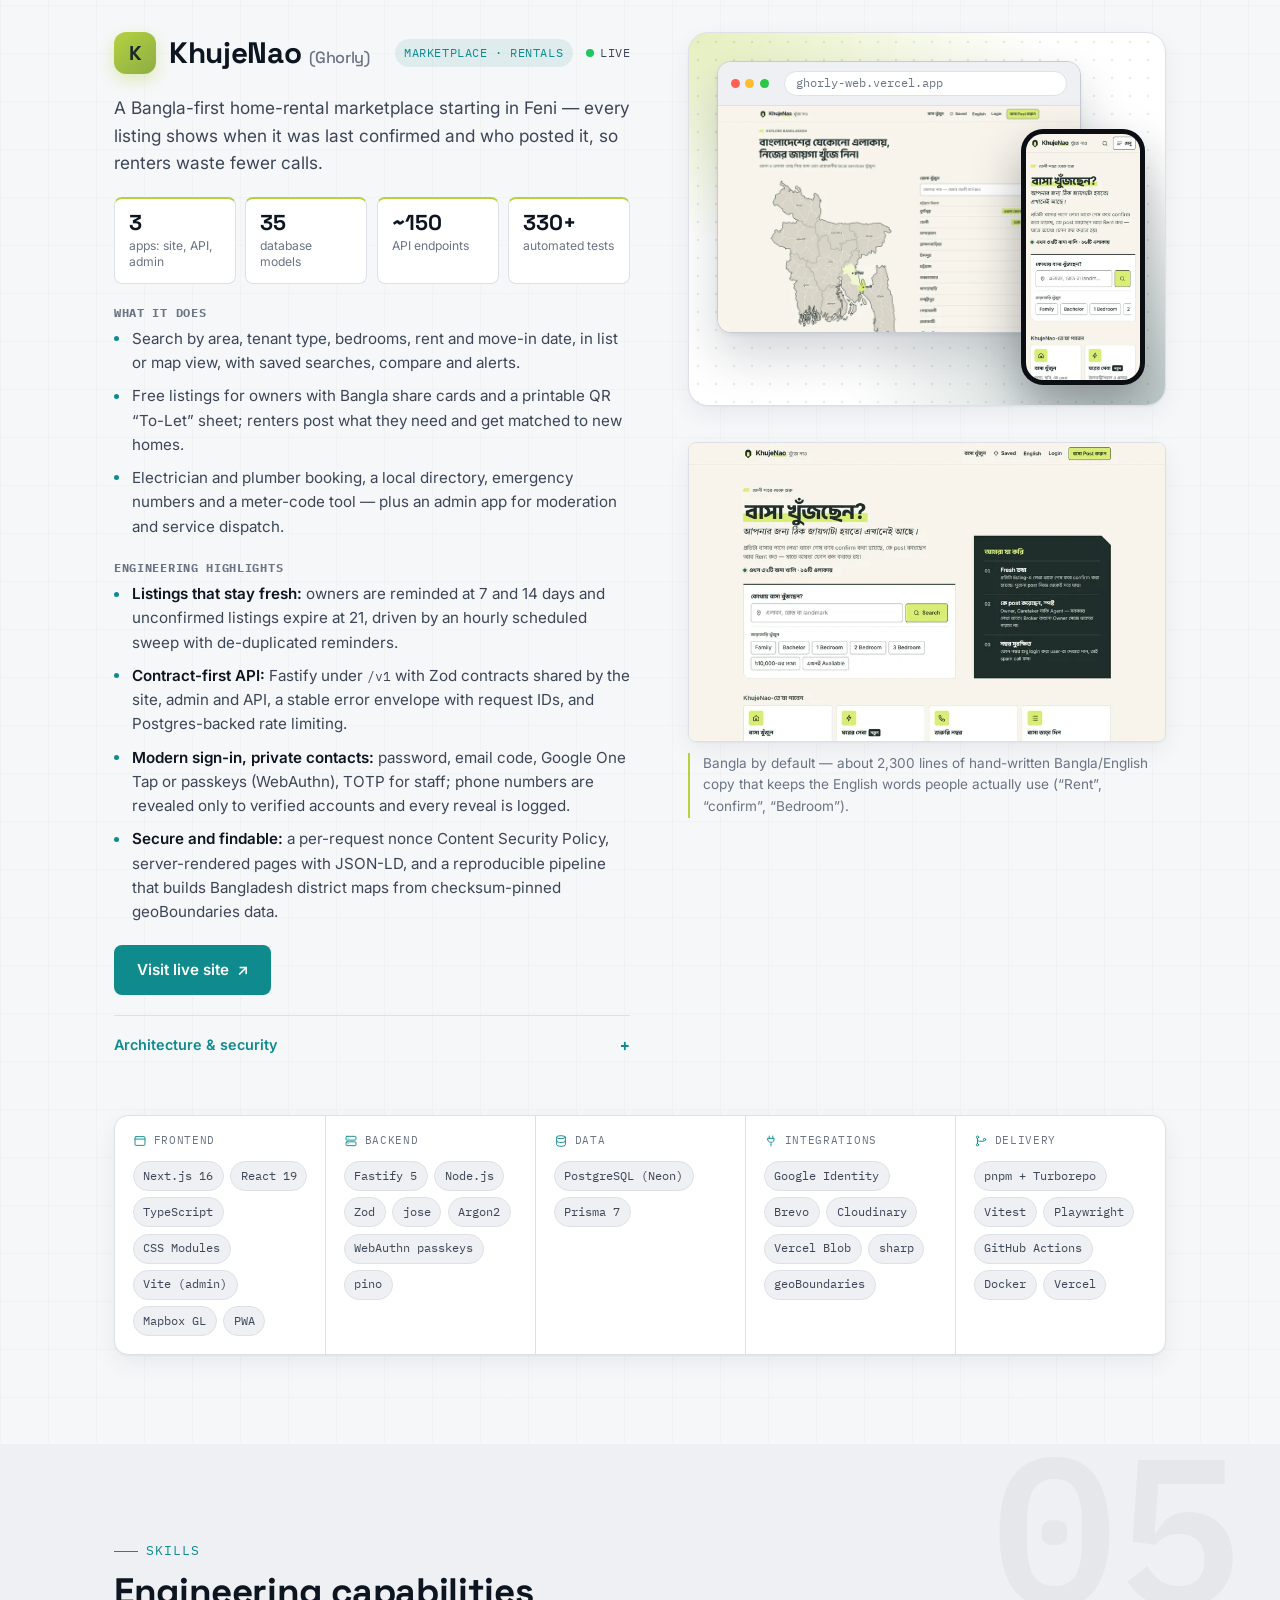
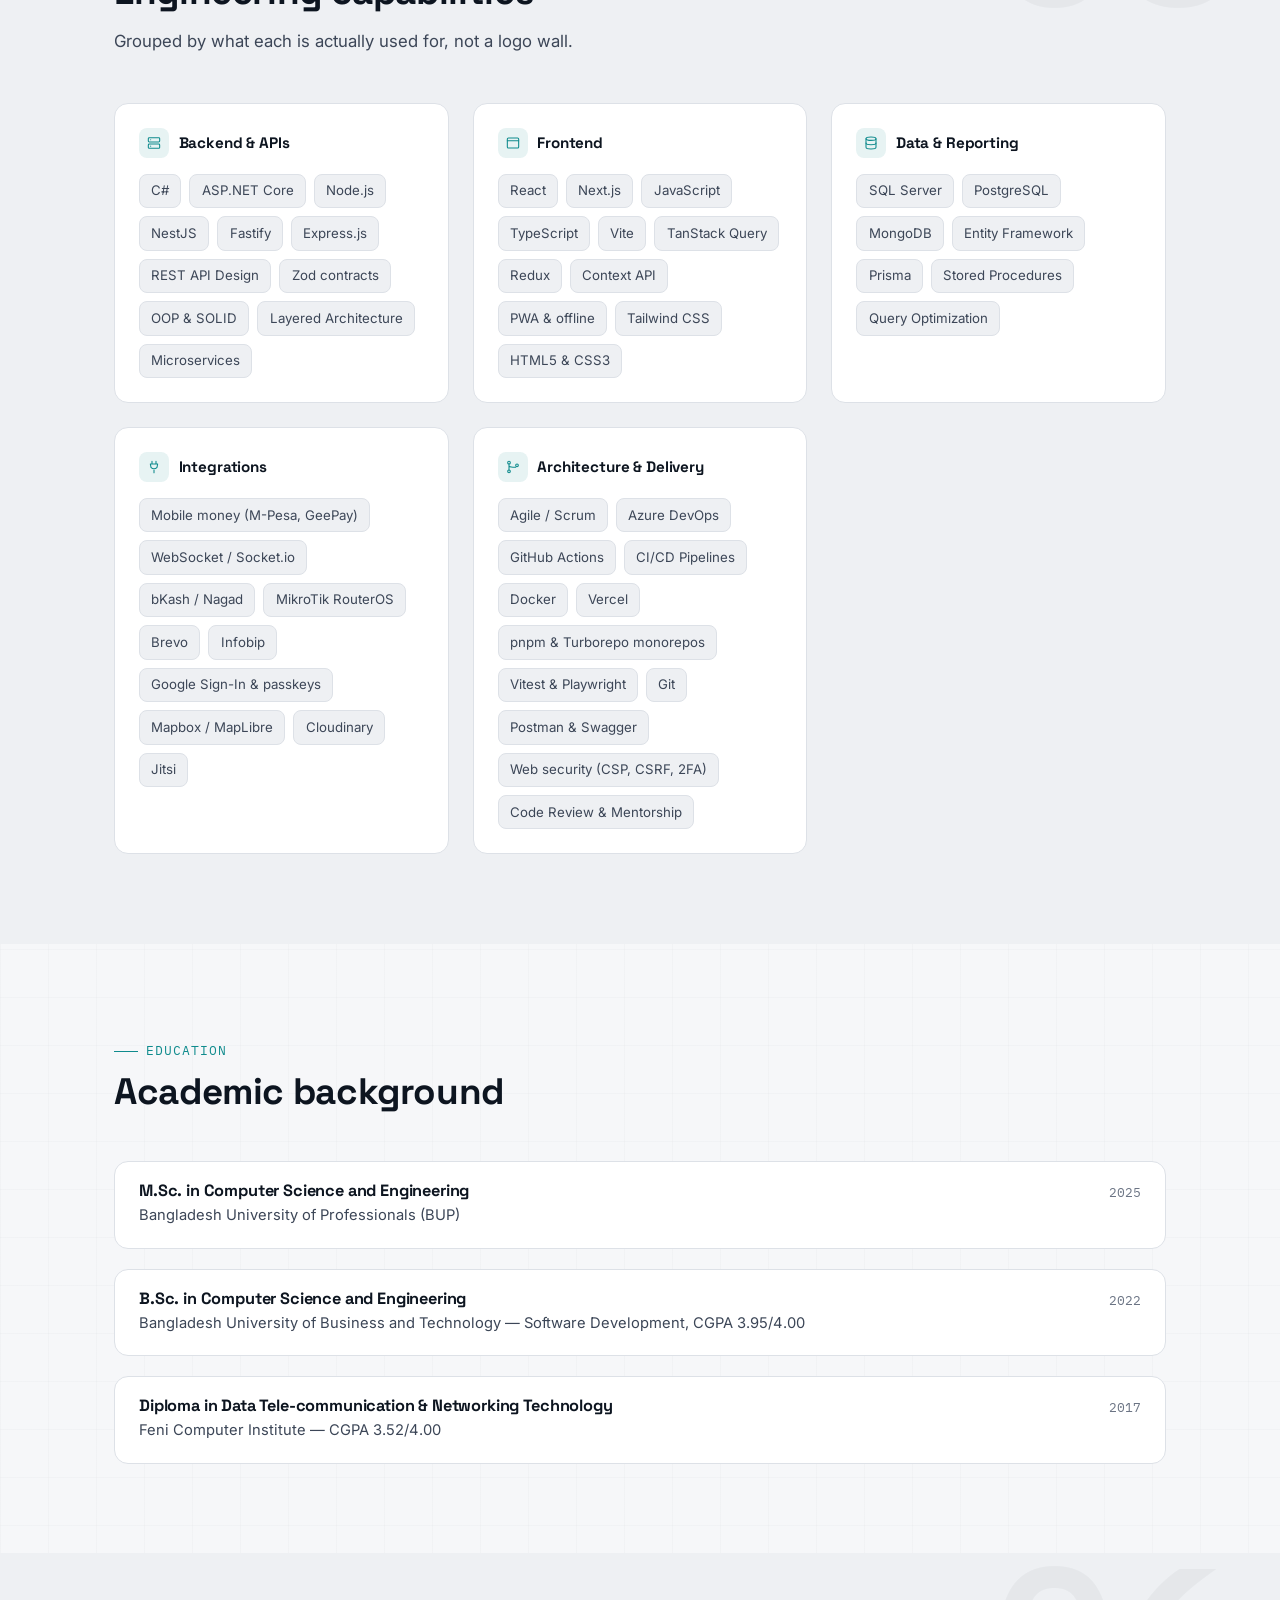
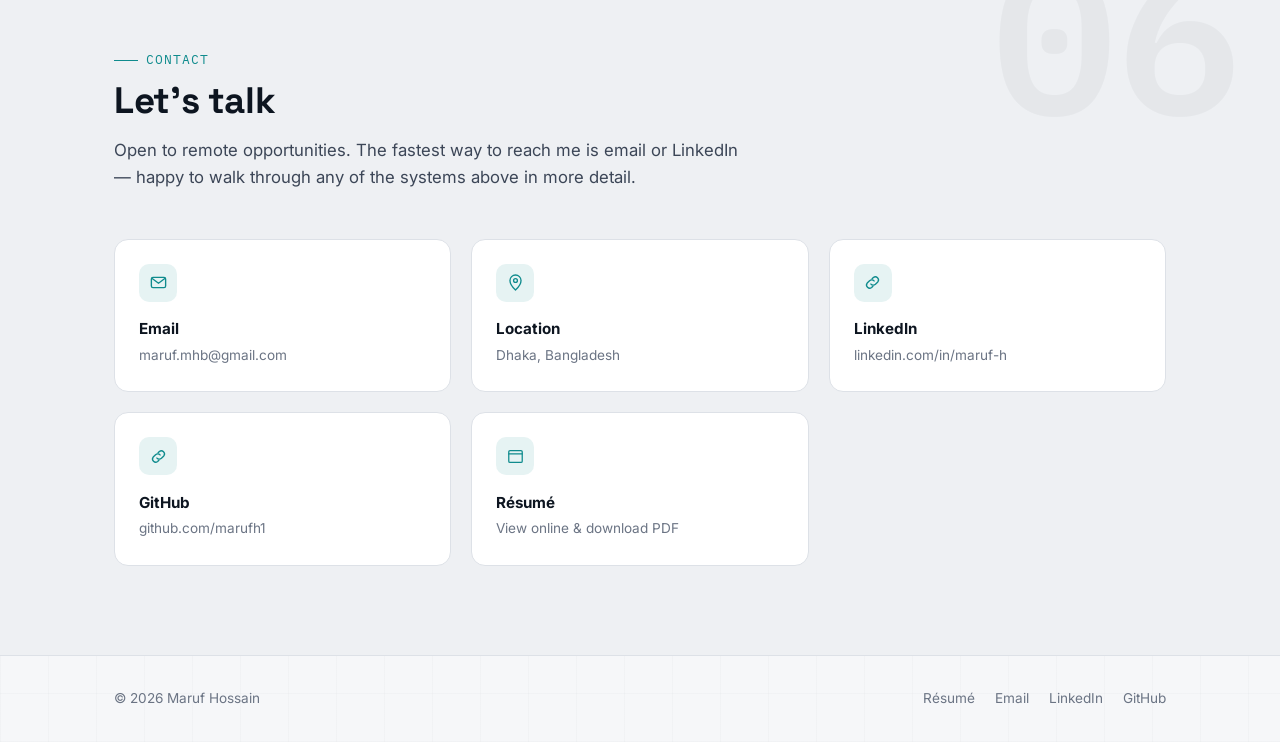
==== commit da7e794d: "ok" ====
--- a/index.html
+++ b/index.html
@@ -54,7 +54,7 @@
     { "@type": "CollegeOrUniversity", "name": "Bangladesh University of Business and Technology" },
     { "@type": "CollegeOrUniversity", "name": "Feni Computer Institute" }
   ],
-  "knowsAbout": ["ASP.NET Core", "C#", "SQL Server", "React", "Node.js", "TypeScript", "REST API Design", "Microservices", "PostgreSQL", "MongoDB"],
+  "knowsAbout": ["ASP.NET Core", "C#", "SQL Server", "React", "Next.js", "Node.js", "NestJS", "Fastify", "TypeScript", "Prisma", "REST API Design", "Microservices", "PostgreSQL", "MongoDB"],
   "knowsLanguage": "en",
   "hasOccupation": {
     "@type": "Occupation",
@@ -466,26 +466,26 @@
     <div class="container">
       <div class="section-head reveal">
         <span class="eyebrow">Independent Products</span>
-        <h2>Products I design, build and ship</h2>
-        <p>Outside my day job I build full products end to end — from data model and API to an installable mobile-first app — for real problems in Bangladesh.</p>
+        <h2>Two products, built end to end</h2>
+        <p>Outside my day job I design, build and ship complete products for real problems in Bangladesh — typed monorepos with PostgreSQL data models, tested APIs, installable mobile-first apps and CI.</p>
       </div>
 
       <div class="product-list">
-        <article class="product reveal" aria-labelledby="product-jogan">
+        <article class="product product--jogan reveal" aria-labelledby="product-jogan">
           <div class="product-media">
             <div class="product-stage">
-            <figure class="device-browser">
-              <div class="browser-bar" aria-hidden="true"><span></span><span></span><span></span><span class="browser-url">jogan-web.vercel.app</span></div>
-              <img src="assets/img/projects/jogan-dashboard-800.webp"
-                   srcset="assets/img/projects/jogan-dashboard-800.webp 800w, assets/img/projects/jogan-dashboard-1440.webp 1440w"
-                   sizes="(max-width: 900px) 100vw, 600px"
-                   width="1440" height="900" loading="lazy" decoding="async"
-                   alt="Jogan owner dashboard in dark mode: collected this month, outstanding bills, active subscribers, a needs-attention list of overdue customers and a six-month billed-versus-paid chart." />
-            </figure>
-            <figure class="device-phone">
-              <img src="assets/img/projects/jogan-mobile-360.webp" width="360" height="780" loading="lazy" decoding="async"
-                   alt="Jogan on a phone: the same dashboard with a bottom navigation bar and a central Collect button." />
-            </figure>
+              <figure class="device-browser">
+                <div class="browser-bar" aria-hidden="true"><span></span><span></span><span></span><span class="browser-url">jogan-web.vercel.app</span></div>
+                <img src="assets/img/projects/jogan-dashboard-800.webp"
+                     srcset="assets/img/projects/jogan-dashboard-800.webp 800w, assets/img/projects/jogan-dashboard-1440.webp 1440w"
+                     sizes="(max-width: 900px) 100vw, 560px"
+                     width="1440" height="900" loading="lazy" decoding="async"
+                     alt="Jogan owner dashboard in dark mode: collected this month, outstanding bills, active subscribers, a needs-attention list of overdue customers and a six-month billed-versus-paid chart." />
+              </figure>
+              <figure class="device-phone">
+                <img src="assets/img/projects/jogan-mobile-360.webp" width="360" height="780" loading="lazy" decoding="async"
+                     alt="Jogan on a phone: the same dashboard with a bottom navigation bar and a central Collect button." />
+              </figure>
             </div>
             <figure class="product-extra">
               <img src="assets/img/projects/jogan-branding-800.webp"
@@ -493,63 +493,80 @@
                    sizes="(max-width: 900px) 100vw, 560px"
                    width="1440" height="854" loading="lazy" decoding="async"
                    alt="Jogan branding settings: six Bangladesh-inspired theme presets, a custom brand colour with a WCAG AA readability check, and a live phone preview." />
-              <figcaption>White-label branding — each ISP picks a preset or its own logo colour, kept readable automatically and previewed on a phone first.</figcaption>
+              <figcaption>Per-ISP branding — six presets or the ISP's own logo colour, run through an OKLCH theme engine that keeps text readable (WCAG AA) and previews it on a phone first.</figcaption>
             </figure>
           </div>
 
           <div class="product-body">
             <div class="product-top">
+              <span class="product-logo" aria-hidden="true">J</span>
               <h3 id="product-jogan">Jogan</h3>
               <span class="work-tag">SaaS · ISP billing</span>
               <span class="product-status"><span class="live-dot" aria-hidden="true"></span>Live</span>
             </div>
-            <p class="product-pitch">Billing, collections and operations for internet service providers in Bangladesh — one multi-tenant platform where every taka is traceable.</p>
+            <p class="product-pitch">Billing, collections and field operations for internet service providers in Bangladesh — a multi-tenant SaaS where every taka is traceable, in Bangla and English.</p>
+
+            <ul class="product-stats" aria-label="Jogan by the numbers">
+              <li><strong>~76k</strong><span>lines of TypeScript</span></li>
+              <li><strong>43</strong><span>database models</span></li>
+              <li><strong>~178</strong><span>API endpoints</span></li>
+              <li><strong>680+</strong><span>automated tests</span></li>
+            </ul>
 
             <div class="work-field">
               <strong>What it does</strong>
               <ul class="product-points">
-                <li>Subscribers, packages and one-tap monthly billing with no double bills; cash, bKash, Nagad and Rocket payments with receipts and reasoned reversals.</li>
-                <li>A collector app that works offline — daily routes, collecting without signal, and cash handovers with counts.</li>
-                <li>Complaint tickets with deadlines, field jobs, stock movement and MikroTik router checks.</li>
-                <li>Coverage map, owner dashboard, audit log, and bill links customers open straight from WhatsApp or SMS.</li>
+                <li>Subscribers, packages and billing runs with proration, discounts and one-off charges; cash, bKash and Nagad payments with receipts, credit and reversals.</li>
+                <li>An offline-capable collector app — assigned routes, a three-tap collect flow and cash hand-overs to the office.</li>
+                <li>Support tickets, field jobs, stock, expenses and profit, coverage maps, SMS reminders and a public bill page for customers.</li>
               </ul>
             </div>
 
             <div class="work-field">
               <strong>Engineering highlights</strong>
               <ul class="product-points">
-                <li>Multi-tenant SaaS with role-based access for owners and collectors, plus a separate platform admin console.</li>
-                <li>Installable PWA with Workbox offline caching and a mobile-first layout with bottom navigation.</li>
-                <li>Per-ISP white-label theming that checks brand colours against WCAG AA contrast automatically.</li>
-                <li>Bangla and English, light and dark themes, and a sample-data practice mode for onboarding.</li>
+                <li><b>Money you can audit:</b> integer poisha, idempotency keys on every payment, fixed lock ordering and reversals instead of deletes — proven by concurrent-payment e2e tests and a ledger integrity checker.</li>
+                <li><b>Tenant isolation in the database:</b> composite foreign keys reject cross-tenant links, and a default-deny guard over ~58 permissions and five roles is checked route by route in tests.</li>
+                <li><b>Offline that's safe:</b> collections are encrypted on the phone (WebCrypto AES-GCM in IndexedDB) and replayed with their idempotency keys when the signal returns.</li>
+                <li><b>Built, not bought:</b> an own MikroTik RouterOS protocol client, a wallet-SMS parser that matches bKash/Nagad payments to customers, and a Postgres job outbox instead of Redis.</li>
               </ul>
-            </div>
-
-            <div class="tech-row">
-              <span class="tech-tag">React</span><span class="tech-tag">TypeScript</span><span class="tech-tag">Vite</span><span class="tech-tag">TanStack Query</span><span class="tech-tag">NestJS</span><span class="tech-tag">PWA / Workbox</span><span class="tech-tag">Mapbox</span><span class="tech-tag">Vercel</span>
             </div>
 
             <div class="product-actions">
               <a class="btn btn-primary" href="https://jogan-web.vercel.app/pricing" target="_blank" rel="noopener noreferrer">Visit live site<span aria-hidden="true">↗</span><span class="visually-hidden"> (Jogan, opens in a new tab)</span></a>
             </div>
-          </div>
-        </article>
-
-        <article class="product reveal" aria-labelledby="product-khujenao">
+
+            <details class="work-details">
+              <summary>Architecture &amp; security</summary>
+              <p>A pnpm monorepo: the React PWA, a NestJS modular-monolith API (31 modules) and a shared TypeScript package for billing maths, permissions, dates and the theme engine, used by both sides. 55 architecture decision records cover choices like Postgres-only queues and server-side sessions.</p>
+              <p>Argon2 passwords, SHA-256-hashed session tokens in <code>__Host-</code> cookies, HMAC double-submit CSRF, TOTP with recovery codes for platform staff, AES-256-GCM encrypted integration secrets, and an audit log written in the same transaction as each change.</p>
+            </details>
+          </div>
+
+          <dl class="product-stack" aria-label="Jogan tech stack">
+            <div><dt><svg aria-hidden="true"><use href="#i-window"/></svg>Frontend</dt><dd><span class="tech-tag">React 19</span><span class="tech-tag">TypeScript</span><span class="tech-tag">Vite</span><span class="tech-tag">TanStack Query</span><span class="tech-tag">PWA · Workbox</span><span class="tech-tag">IndexedDB</span><span class="tech-tag">MapLibre GL</span></dd></div>
+            <div><dt><svg aria-hidden="true"><use href="#i-server"/></svg>Backend</dt><dd><span class="tech-tag">NestJS 11</span><span class="tech-tag">Node.js</span><span class="tech-tag">Zod</span><span class="tech-tag">Argon2</span><span class="tech-tag">TOTP 2FA</span><span class="tech-tag">Session auth + CSRF</span></dd></div>
+            <div><dt><svg aria-hidden="true"><use href="#i-db"/></svg>Data</dt><dd><span class="tech-tag">PostgreSQL 16</span><span class="tech-tag">Prisma 7</span><span class="tech-tag">SKIP LOCKED queues</span></dd></div>
+            <div><dt><svg aria-hidden="true"><use href="#i-plug"/></svg>Integrations</dt><dd><span class="tech-tag">MikroTik RouterOS API</span><span class="tech-tag">BD SMS gateways</span><span class="tech-tag">bKash / Nagad matching</span><span class="tech-tag">OpenFreeMap</span></dd></div>
+            <div><dt><svg aria-hidden="true"><use href="#i-branch"/></svg>Delivery</dt><dd><span class="tech-tag">pnpm monorepo</span><span class="tech-tag">Vitest</span><span class="tech-tag">Supertest</span><span class="tech-tag">Playwright</span><span class="tech-tag">GitHub Actions</span><span class="tech-tag">Docker</span><span class="tech-tag">Vercel</span></dd></div>
+          </dl>
+        </article>
+
+        <article class="product product--khujenao reveal" aria-labelledby="product-khujenao">
           <div class="product-media">
             <div class="product-stage">
-            <figure class="device-browser">
-              <div class="browser-bar" aria-hidden="true"><span></span><span></span><span></span><span class="browser-url">ghorly-web.vercel.app</span></div>
-              <img src="assets/img/projects/khujenao-explore-800.webp"
-                   srcset="assets/img/projects/khujenao-explore-800.webp 800w, assets/img/projects/khujenao-explore-1440.webp 1440w"
-                   sizes="(max-width: 900px) 100vw, 600px"
-                   width="1440" height="900" loading="lazy" decoding="async"
-                   alt="KhujeNao explore page: an interactive district map of Bangladesh with Feni and Cumilla highlighted, next to a searchable district list showing available homes." />
-            </figure>
-            <figure class="device-phone">
-              <img src="assets/img/projects/khujenao-mobile-360.webp" width="360" height="779" loading="lazy" decoding="async"
-                   alt="KhujeNao home screen on a phone in Bangla, with a search box and quick filters for family, bachelor and bedroom count." />
-            </figure>
+              <figure class="device-browser">
+                <div class="browser-bar" aria-hidden="true"><span></span><span></span><span></span><span class="browser-url">ghorly-web.vercel.app</span></div>
+                <img src="assets/img/projects/khujenao-explore-800.webp"
+                     srcset="assets/img/projects/khujenao-explore-800.webp 800w, assets/img/projects/khujenao-explore-1440.webp 1440w"
+                     sizes="(max-width: 900px) 100vw, 560px"
+                     width="1440" height="900" loading="lazy" decoding="async"
+                     alt="KhujeNao explore page: an interactive district map of Bangladesh with Feni and Cumilla highlighted, next to a searchable district list showing available homes." />
+              </figure>
+              <figure class="device-phone">
+                <img src="assets/img/projects/khujenao-mobile-360.webp" width="360" height="779" loading="lazy" decoding="async"
+                     alt="KhujeNao home screen on a phone in Bangla, with a search box and quick filters for family, bachelor and bedroom count." />
+              </figure>
             </div>
             <figure class="product-extra">
               <img src="assets/img/projects/khujenao-home-800.webp"
@@ -557,46 +574,63 @@
                    sizes="(max-width: 900px) 100vw, 560px"
                    width="1440" height="900" loading="lazy" decoding="async"
                    alt="KhujeNao home page on desktop: Bangla headline asking if you are looking for a home, a search panel with quick filters, and a panel explaining fresh listings, clear posters and protected phone numbers." />
-              <figcaption>Bangla first, with the English words people actually use (“Rent”, “confirm”, “Bedroom”) — and a full English switch in the header.</figcaption>
+              <figcaption>Bangla by default — about 2,300 lines of hand-written Bangla/English copy that keeps the English words people actually use (“Rent”, “confirm”, “Bedroom”).</figcaption>
             </figure>
           </div>
 
           <div class="product-body">
             <div class="product-top">
+              <span class="product-logo" aria-hidden="true">K</span>
               <h3 id="product-khujenao">KhujeNao <span class="product-alias">(Ghorly)</span></h3>
               <span class="work-tag">Marketplace · Rentals</span>
               <span class="product-status"><span class="live-dot" aria-hidden="true"></span>Live</span>
             </div>
-            <p class="product-pitch">A Bangla-first home-rental marketplace starting in Feni — every listing shows when it was last confirmed and who posted it, so renters make fewer wasted calls.</p>
+            <p class="product-pitch">A Bangla-first home-rental marketplace starting in Feni — every listing shows when it was last confirmed and who posted it, so renters waste fewer calls.</p>
+
+            <ul class="product-stats" aria-label="KhujeNao by the numbers">
+              <li><strong>3</strong><span>apps: site, API, admin</span></li>
+              <li><strong>35</strong><span>database models</span></li>
+              <li><strong>~150</strong><span>API endpoints</span></li>
+              <li><strong>330+</strong><span>automated tests</span></li>
+            </ul>
 
             <div class="work-field">
               <strong>What it does</strong>
               <ul class="product-points">
-                <li>Search homes by area, tenant type, bedrooms, rent and availability, in list or map view.</li>
-                <li>Listing freshness: last-confirmed dates, automatic expiry of stale posts, and clear Owner, Caretaker or Agent labels.</li>
-                <li>Free listings for landlords with a generated share card and QR code; saved homes and “notify me” requests for renters.</li>
-                <li>Local electrician and plumber booking, emergency numbers, a meter-code tool and an interactive district map.</li>
+                <li>Search by area, tenant type, bedrooms, rent and move-in date, in list or map view, with saved searches, compare and alerts.</li>
+                <li>Free listings for owners with Bangla share cards and a printable QR “To-Let” sheet; renters post what they need and get matched to new homes.</li>
+                <li>Electrician and plumber booking, a local directory, emergency numbers and a meter-code tool — plus an admin app for moderation and service dispatch.</li>
               </ul>
             </div>
 
             <div class="work-field">
               <strong>Engineering highlights</strong>
               <ul class="product-points">
-                <li>Next.js 16 App Router with React Server Components, built with Turbopack.</li>
-                <li>Versioned REST API (<code>/api/v1</code>) with a consistent error envelope, request IDs and a versioned health check.</li>
-                <li>Strict nonce-based Content Security Policy; landlord phone numbers are only shown after Google sign-in to cut spam.</li>
-                <li>Installable PWA with self-hosted Bangla variable fonts; photos served via Cloudinary and Vercel Blob.</li>
+                <li><b>Listings that stay fresh:</b> owners are reminded at 7 and 14 days and unconfirmed listings expire at 21, driven by an hourly scheduled sweep with de-duplicated reminders.</li>
+                <li><b>Contract-first API:</b> Fastify under <code>/v1</code> with Zod contracts shared by the site, admin and API, a stable error envelope with request IDs, and Postgres-backed rate limiting.</li>
+                <li><b>Modern sign-in, private contacts:</b> password, email code, Google One Tap or passkeys (WebAuthn), TOTP for staff; phone numbers are revealed only to verified accounts and every reveal is logged.</li>
+                <li><b>Secure and findable:</b> a per-request nonce Content Security Policy, server-rendered pages with JSON-LD, and a reproducible pipeline that builds Bangladesh district maps from checksum-pinned geoBoundaries data.</li>
               </ul>
-            </div>
-
-            <div class="tech-row">
-              <span class="tech-tag">Next.js</span><span class="tech-tag">React</span><span class="tech-tag">TypeScript</span><span class="tech-tag">REST API</span><span class="tech-tag">Mapbox</span><span class="tech-tag">Cloudinary</span><span class="tech-tag">Google Sign-In</span><span class="tech-tag">PWA</span>
             </div>
 
             <div class="product-actions">
               <a class="btn btn-primary" href="https://ghorly-web.vercel.app/" target="_blank" rel="noopener noreferrer">Visit live site<span aria-hidden="true">↗</span><span class="visually-hidden"> (KhujeNao, opens in a new tab)</span></a>
             </div>
-          </div>
+
+            <details class="work-details">
+              <summary>Architecture &amp; security</summary>
+              <p>A pnpm + Turborepo monorepo with three apps — the Next.js site, the Fastify API and a Vite admin — and shared packages for domain rules, Zod validation, config and design tokens. Business rules live in pure functions, and the API is stateless so it runs serverless.</p>
+              <p>Browsers only talk to their own origin through a proxy, so session cookies stay first-party (HttpOnly, SameSite), with a CSRF plugin, Argon2 passwords and approximate locations instead of exact addresses. Ten architecture decision records document the trade-offs.</p>
+            </details>
+          </div>
+
+          <dl class="product-stack" aria-label="KhujeNao tech stack">
+            <div><dt><svg aria-hidden="true"><use href="#i-window"/></svg>Frontend</dt><dd><span class="tech-tag">Next.js 16</span><span class="tech-tag">React 19</span><span class="tech-tag">TypeScript</span><span class="tech-tag">CSS Modules</span><span class="tech-tag">Vite (admin)</span><span class="tech-tag">Mapbox GL</span><span class="tech-tag">PWA</span></dd></div>
+            <div><dt><svg aria-hidden="true"><use href="#i-server"/></svg>Backend</dt><dd><span class="tech-tag">Fastify 5</span><span class="tech-tag">Node.js</span><span class="tech-tag">Zod</span><span class="tech-tag">jose</span><span class="tech-tag">Argon2</span><span class="tech-tag">WebAuthn passkeys</span><span class="tech-tag">pino</span></dd></div>
+            <div><dt><svg aria-hidden="true"><use href="#i-db"/></svg>Data</dt><dd><span class="tech-tag">PostgreSQL (Neon)</span><span class="tech-tag">Prisma 7</span></dd></div>
+            <div><dt><svg aria-hidden="true"><use href="#i-plug"/></svg>Integrations</dt><dd><span class="tech-tag">Google Identity</span><span class="tech-tag">Brevo</span><span class="tech-tag">Cloudinary</span><span class="tech-tag">Vercel Blob</span><span class="tech-tag">sharp</span><span class="tech-tag">geoBoundaries</span></dd></div>
+            <div><dt><svg aria-hidden="true"><use href="#i-branch"/></svg>Delivery</dt><dd><span class="tech-tag">pnpm + Turborepo</span><span class="tech-tag">Vitest</span><span class="tech-tag">Playwright</span><span class="tech-tag">GitHub Actions</span><span class="tech-tag">Docker</span><span class="tech-tag">Vercel</span></dd></div>
+          </dl>
         </article>
       </div>
     </div>
@@ -616,31 +650,31 @@
         <div class="skill-card reveal">
           <h3><span class="icon"><svg><use href="#i-server"/></svg></span>Backend &amp; APIs</h3>
           <div class="skill-tags">
-            <span>C#</span><span>ASP.NET Core</span><span>Node.js</span><span>Express.js</span><span>REST API Design</span><span>OOP &amp; SOLID</span><span>Layered Architecture</span><span>Microservices</span>
+            <span>C#</span><span>ASP.NET Core</span><span>Node.js</span><span>NestJS</span><span>Fastify</span><span>Express.js</span><span>REST API Design</span><span>Zod contracts</span><span>OOP &amp; SOLID</span><span>Layered Architecture</span><span>Microservices</span>
           </div>
         </div>
         <div class="skill-card reveal">
           <h3><span class="icon"><svg><use href="#i-window"/></svg></span>Frontend</h3>
           <div class="skill-tags">
-            <span>React</span><span>Next.js</span><span>JavaScript</span><span>TypeScript</span><span>Redux</span><span>Context API</span><span>Tailwind CSS</span><span>HTML5 &amp; CSS3</span>
+            <span>React</span><span>Next.js</span><span>JavaScript</span><span>TypeScript</span><span>Vite</span><span>TanStack Query</span><span>Redux</span><span>Context API</span><span>PWA &amp; offline</span><span>Tailwind CSS</span><span>HTML5 &amp; CSS3</span>
           </div>
         </div>
         <div class="skill-card reveal">
           <h3><span class="icon"><svg><use href="#i-db"/></svg></span>Data &amp; Reporting</h3>
           <div class="skill-tags">
-            <span>SQL Server</span><span>PostgreSQL</span><span>MongoDB</span><span>Entity Framework</span><span>Stored Procedures</span><span>Query Optimization</span>
+            <span>SQL Server</span><span>PostgreSQL</span><span>MongoDB</span><span>Entity Framework</span><span>Prisma</span><span>Stored Procedures</span><span>Query Optimization</span>
           </div>
         </div>
         <div class="skill-card reveal">
           <h3><span class="icon"><svg><use href="#i-plug"/></svg></span>Integrations</h3>
           <div class="skill-tags">
-            <span>Mobile money (M-Pesa, GeePay)</span><span>WebSocket / Socket.io</span><span>Brevo</span><span>Infobip</span><span>Mapbox</span><span>Jitsi</span>
+            <span>Mobile money (M-Pesa, GeePay)</span><span>WebSocket / Socket.io</span><span>bKash / Nagad</span><span>MikroTik RouterOS</span><span>Brevo</span><span>Infobip</span><span>Google Sign-In &amp; passkeys</span><span>Mapbox / MapLibre</span><span>Cloudinary</span><span>Jitsi</span>
           </div>
         </div>
         <div class="skill-card reveal">
           <h3><span class="icon"><svg><use href="#i-branch"/></svg></span>Architecture &amp; Delivery</h3>
           <div class="skill-tags">
-            <span>Agile / Scrum</span><span>Azure DevOps</span><span>CI/CD Pipelines</span><span>Git</span><span>Postman &amp; Swagger</span><span>Code Review &amp; Mentorship</span>
+            <span>Agile / Scrum</span><span>Azure DevOps</span><span>GitHub Actions</span><span>CI/CD Pipelines</span><span>Docker</span><span>Vercel</span><span>pnpm &amp; Turborepo monorepos</span><span>Vitest &amp; Playwright</span><span>Git</span><span>Postman &amp; Swagger</span><span>Web security (CSP, CSRF, 2FA)</span><span>Code Review &amp; Mentorship</span>
           </div>
         </div>
       </div>
--- a/assets/css/styles.css
+++ b/assets/css/styles.css
@@ -741,14 +741,18 @@
 
 /* ---------- Independent products ---------- */
 /* One wide showcase per product: a browser-framed desktop screenshot with a
-   phone screenshot overlapping its corner, beside the write-up. Media and
-   copy swap sides on every other product so the section doesn't read as a
-   repeated template. */
-.product-list { display: flex; flex-direction: column; gap: clamp(3.5rem, 7vw, 5.5rem); }
+   phone screenshot overlapping its corner, set on a stage tinted with the
+   product's own brand colours, beside the write-up. Media and copy swap
+   sides on every other product so the section doesn't read as a repeated
+   template. --brand / --brand-2 / --brand-ink are set per product. */
+.product--jogan    { --brand: #c2602f; --brand-2: #e46f92; --brand-ink: #ffffff; }
+.product--khujenao { --brand: #b5d13f; --brand-2: #2f5a50; --brand-ink: #1b2a26; }
+
+.product-list { display: flex; flex-direction: column; gap: clamp(4rem, 8vw, 6.5rem); }
 .product {
   display: grid;
-  grid-template-columns: minmax(0, 1.15fr) minmax(0, 1fr);
-  gap: clamp(2rem, 4vw, 3.5rem);
+  grid-template-columns: minmax(0, 1.08fr) minmax(0, 1fr);
+  gap: clamp(2rem, 4.5vw, 3.75rem);
   align-items: start;
 }
 .product:nth-child(even) .product-media { order: 2; }
@@ -757,19 +761,31 @@
   .product:nth-child(even) .product-media { order: 0; }
 }
 
-.product-media { display: flex; flex-direction: column; gap: clamp(1.75rem, 3vw, 2.5rem); }
+.product-media { display: flex; flex-direction: column; gap: clamp(1.5rem, 3vw, 2.25rem); }
+.product-media figure { margin: 0; }
 .product-stage {
   position: relative;
-  padding: 0 clamp(2.5rem, 7vw, 4.5rem) clamp(2.5rem, 6vw, 4rem) 0;
-}
-.product-media figure { margin: 0; }
+  padding: clamp(1.1rem, 2.6vw, 1.75rem) clamp(3.25rem, 8vw, 5.25rem) clamp(3rem, 7vw, 4.5rem) clamp(1.1rem, 2.6vw, 1.75rem);
+  border: 1px solid var(--border);
+  border-radius: calc(var(--radius) + 6px);
+  background:
+    radial-gradient(color-mix(in srgb, var(--ink) 9%, transparent) 1px, transparent 1.6px) 0 0 / 18px 18px,
+    radial-gradient(120% 90% at 0% 0%, color-mix(in srgb, var(--brand) 34%, transparent), transparent 62%),
+    radial-gradient(100% 90% at 100% 100%, color-mix(in srgb, var(--brand-2) 30%, transparent), transparent 66%),
+    var(--bg-raised);
+  box-shadow: var(--shadow);
+  overflow: hidden;
+}
 .device-browser {
+  position: relative;
   border: 1px solid var(--border-strong);
   border-radius: var(--radius);
   overflow: hidden;
   background: var(--bg-raised);
-  box-shadow: var(--shadow);
-}
+  box-shadow: 0 2px 4px rgba(13, 21, 32, 0.06), 0 22px 48px rgba(13, 21, 32, 0.18);
+  transition: transform 0.35s ease;
+}
+.product:hover .device-browser { transform: translateY(-4px); }
 .browser-bar {
   display: flex;
   align-items: center;
@@ -783,6 +799,9 @@
   border-radius: 50%;
   background: var(--border-strong);
 }
+.browser-bar > span:nth-child(1) { background: #ff5f57; }
+.browser-bar > span:nth-child(2) { background: #febc2e; }
+.browser-bar > span:nth-child(3) { background: #28c840; }
 .browser-url {
   margin-left: 0.6rem;
   flex: 1;
@@ -801,20 +820,53 @@
 .device-browser img { width: 100%; height: auto; }
 .device-phone {
   position: absolute;
-  right: 0;
-  bottom: 0;
-  width: clamp(96px, 27%, 168px);
+  right: clamp(0.75rem, 2vw, 1.25rem);
+  bottom: clamp(0.75rem, 2vw, 1.25rem);
+  width: clamp(92px, 26%, 160px);
   padding: 5px;
   border-radius: 22px;
   background: #0b0f14;
-  box-shadow: 0 18px 40px rgba(13, 21, 32, 0.28), 0 0 0 1px var(--border-strong);
-}
+  box-shadow: 0 24px 48px rgba(13, 21, 32, 0.35), 0 0 0 1px rgba(255, 255, 255, 0.08);
+  transition: transform 0.35s ease;
+}
+.product:hover .device-phone { transform: translateY(-8px) rotate(-1.5deg); }
 .device-phone img { width: 100%; height: auto; border-radius: 17px; }
-
-.product-body { display: flex; flex-direction: column; gap: 1.1rem; }
+@media (prefers-reduced-motion: reduce) {
+  .product:hover .device-browser, .product:hover .device-phone { transform: none; }
+}
+
+.product-extra img {
+  width: 100%;
+  height: auto;
+  border-radius: var(--radius-sm);
+  border: 1px solid var(--border);
+  box-shadow: var(--shadow);
+}
+.product-extra figcaption {
+  margin-top: 0.7rem;
+  padding-left: 0.8rem;
+  border-left: 2px solid var(--brand);
+  font-size: 0.85rem;
+  color: var(--ink-faint);
+}
+
+.product-body { display: flex; flex-direction: column; gap: 1.25rem; }
 .product-top { display: flex; align-items: center; flex-wrap: wrap; gap: 0.6rem 0.8rem; }
-.product-top h3 { font-size: clamp(1.45rem, 2.4vw, 1.75rem); margin-right: auto; }
-.product-alias { font-size: 0.6em; font-weight: 500; color: var(--ink-faint); }
+.product-logo {
+  flex: none;
+  width: 42px; height: 42px;
+  border-radius: 12px;
+  display: grid;
+  place-items: center;
+  font-family: var(--font-head);
+  font-weight: 700;
+  font-size: 1.25rem;
+  color: var(--brand-ink);
+  background: linear-gradient(140deg, var(--brand), color-mix(in srgb, var(--brand) 70%, var(--brand-2)));
+  box-shadow: 0 6px 16px color-mix(in srgb, var(--brand) 35%, transparent);
+}
+.product-top h3 { font-size: clamp(1.5rem, 2.4vw, 1.85rem); margin-right: auto; }
+.product-alias { font-size: 0.55em; font-weight: 500; color: var(--ink-faint); }
 .product-status {
   display: inline-flex;
   align-items: center;
@@ -825,12 +877,37 @@
   letter-spacing: 0.05em;
   color: var(--ink-soft);
 }
-.product-pitch { font-size: 1.05rem; color: var(--ink-soft); }
-.product-points { display: flex; flex-direction: column; gap: 0.45rem; }
+.product-pitch { font-size: 1.08rem; color: var(--ink-soft); }
+
+.product-stats {
+  display: grid;
+  grid-template-columns: repeat(4, minmax(0, 1fr));
+  gap: 0.6rem;
+}
+@media (max-width: 560px) {
+  .product-stats { grid-template-columns: repeat(2, minmax(0, 1fr)); }
+}
+.product-stats li {
+  padding: 0.75rem 0.85rem;
+  border: 1px solid var(--border);
+  border-radius: var(--radius-sm);
+  background: var(--bg-raised);
+  border-top: 2px solid var(--brand);
+}
+.product-stats strong {
+  display: block;
+  font-family: var(--font-head);
+  font-size: 1.35rem;
+  line-height: 1.1;
+}
+.product-stats span { display: block; margin-top: 0.2rem; font-size: 0.76rem; line-height: 1.35; color: var(--ink-faint); }
+
+.product-points { display: flex; flex-direction: column; gap: 0.55rem; }
 .product-points li {
   position: relative;
   padding-left: 1.1rem;
   color: var(--ink-soft);
+  font-size: 0.95rem;
 }
 .product-points li::before {
   content: "";
@@ -840,20 +917,64 @@
   background: var(--accent);
   border-radius: 50%;
 }
-.product-points code { font-family: var(--font-mono); font-size: 0.85em; }
+.product-points b { color: var(--ink); font-weight: 600; }
+.product-points code, .product-body .work-details code { font-family: var(--font-mono); font-size: 0.85em; }
+
+/* Tech stack spans the full width under each product as a spec sheet:
+   five layers side by side on desktop, three across on tablets, and
+   label-beside-tags rows on phones. */
+.product-stack {
+  grid-column: 1 / -1;
+  order: 3;
+  margin: 0;
+  display: grid;
+  grid-template-columns: repeat(5, minmax(0, 1fr));
+  border: 1px solid var(--border);
+  border-radius: var(--radius);
+  background: var(--bg-raised);
+  box-shadow: var(--shadow);
+  overflow: hidden;
+}
+.product-stack > div { padding: 1rem 1.1rem 1.1rem; }
+.product-stack > div + div { border-left: 1px solid var(--border); }
+.product-stack dt {
+  display: flex;
+  align-items: center;
+  gap: 0.45rem;
+  margin-bottom: 0.7rem;
+  font-family: var(--font-mono);
+  font-size: 0.7rem;
+  text-transform: uppercase;
+  letter-spacing: 0.06em;
+  color: var(--ink-faint);
+}
+.product-stack dt svg { width: 14px; height: 14px; flex: none; color: var(--accent); }
+.product-stack dd { margin: 0; display: flex; flex-wrap: wrap; gap: 0.4rem; }
+.product-stack .tech-tag { font-size: 0.74rem; }
+@media (max-width: 1060px) {
+  .product-stack { grid-template-columns: repeat(3, minmax(0, 1fr)); }
+  .product-stack > div { border-left: 0 !important; border-top: 1px solid var(--border); }
+  .product-stack > div:nth-child(-n+3) { border-top: 0; }
+  .product-stack > div:not(:nth-child(3n+1)) { border-left: 1px solid var(--border) !important; }
+}
+@media (max-width: 700px) {
+  .product-stack { grid-template-columns: 1fr; }
+  .product-stack > div {
+    display: grid;
+    grid-template-columns: 7rem minmax(0, 1fr);
+    gap: 0.75rem;
+    border-left: 0 !important;
+    border-top: 1px solid var(--border);
+  }
+  .product-stack > div:first-child { border-top: 0; }
+  .product-stack dt { margin: 0; padding-top: 0.3rem; }
+}
+@media (max-width: 420px) {
+  .product-stack > div { grid-template-columns: 1fr; gap: 0.5rem; }
+  .product-stack dt { padding-top: 0; }
+}
 .product-actions { display: flex; flex-wrap: wrap; gap: 0.75rem; }
-.product-extra img {
-  width: 100%;
-  height: auto;
-  border-radius: var(--radius-sm);
-  border: 1px solid var(--border);
-  box-shadow: var(--shadow);
-}
-.product-extra figcaption {
-  margin-top: 0.7rem;
-  font-size: 0.85rem;
-  color: var(--ink-faint);
-}
+.product-body .work-details { margin-top: 0; }
 
 /* ---------- Skills ---------- */
 /* Explicit column counts (not auto-fit) because there are exactly 5 skill
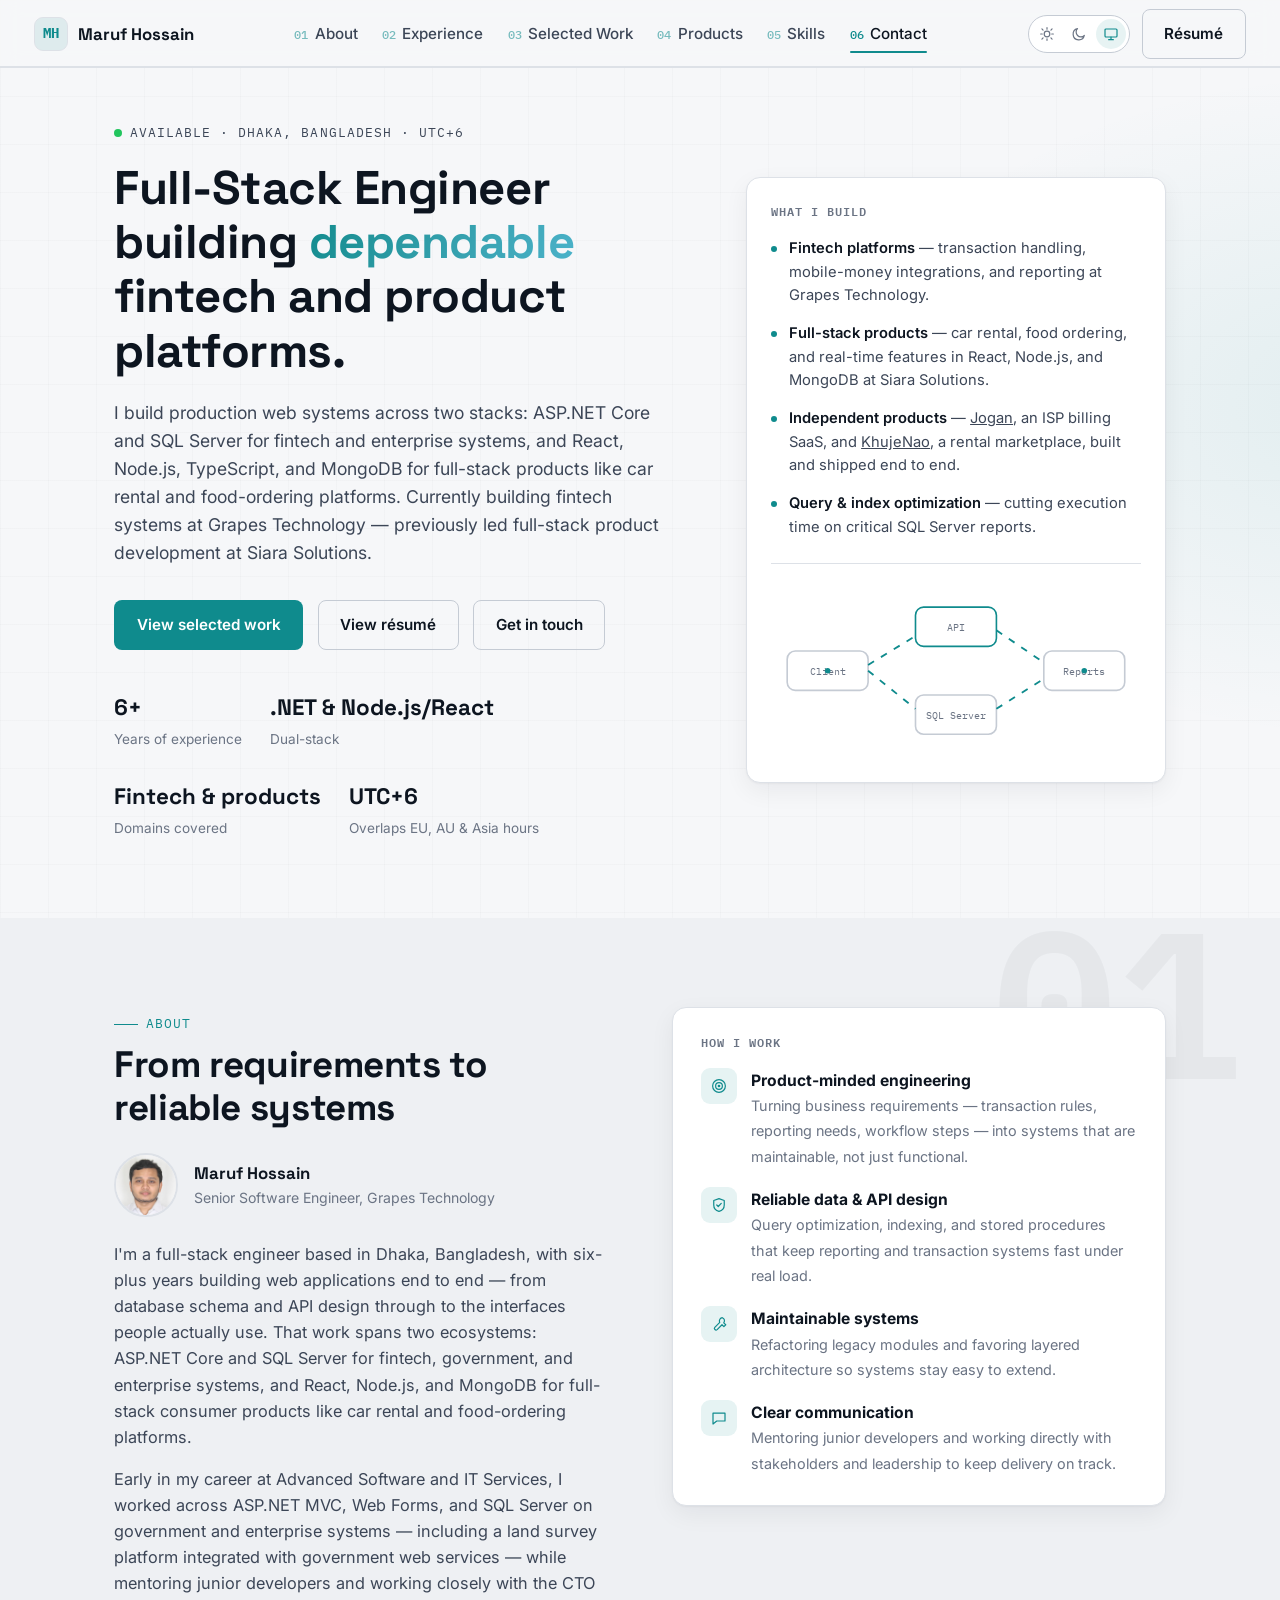
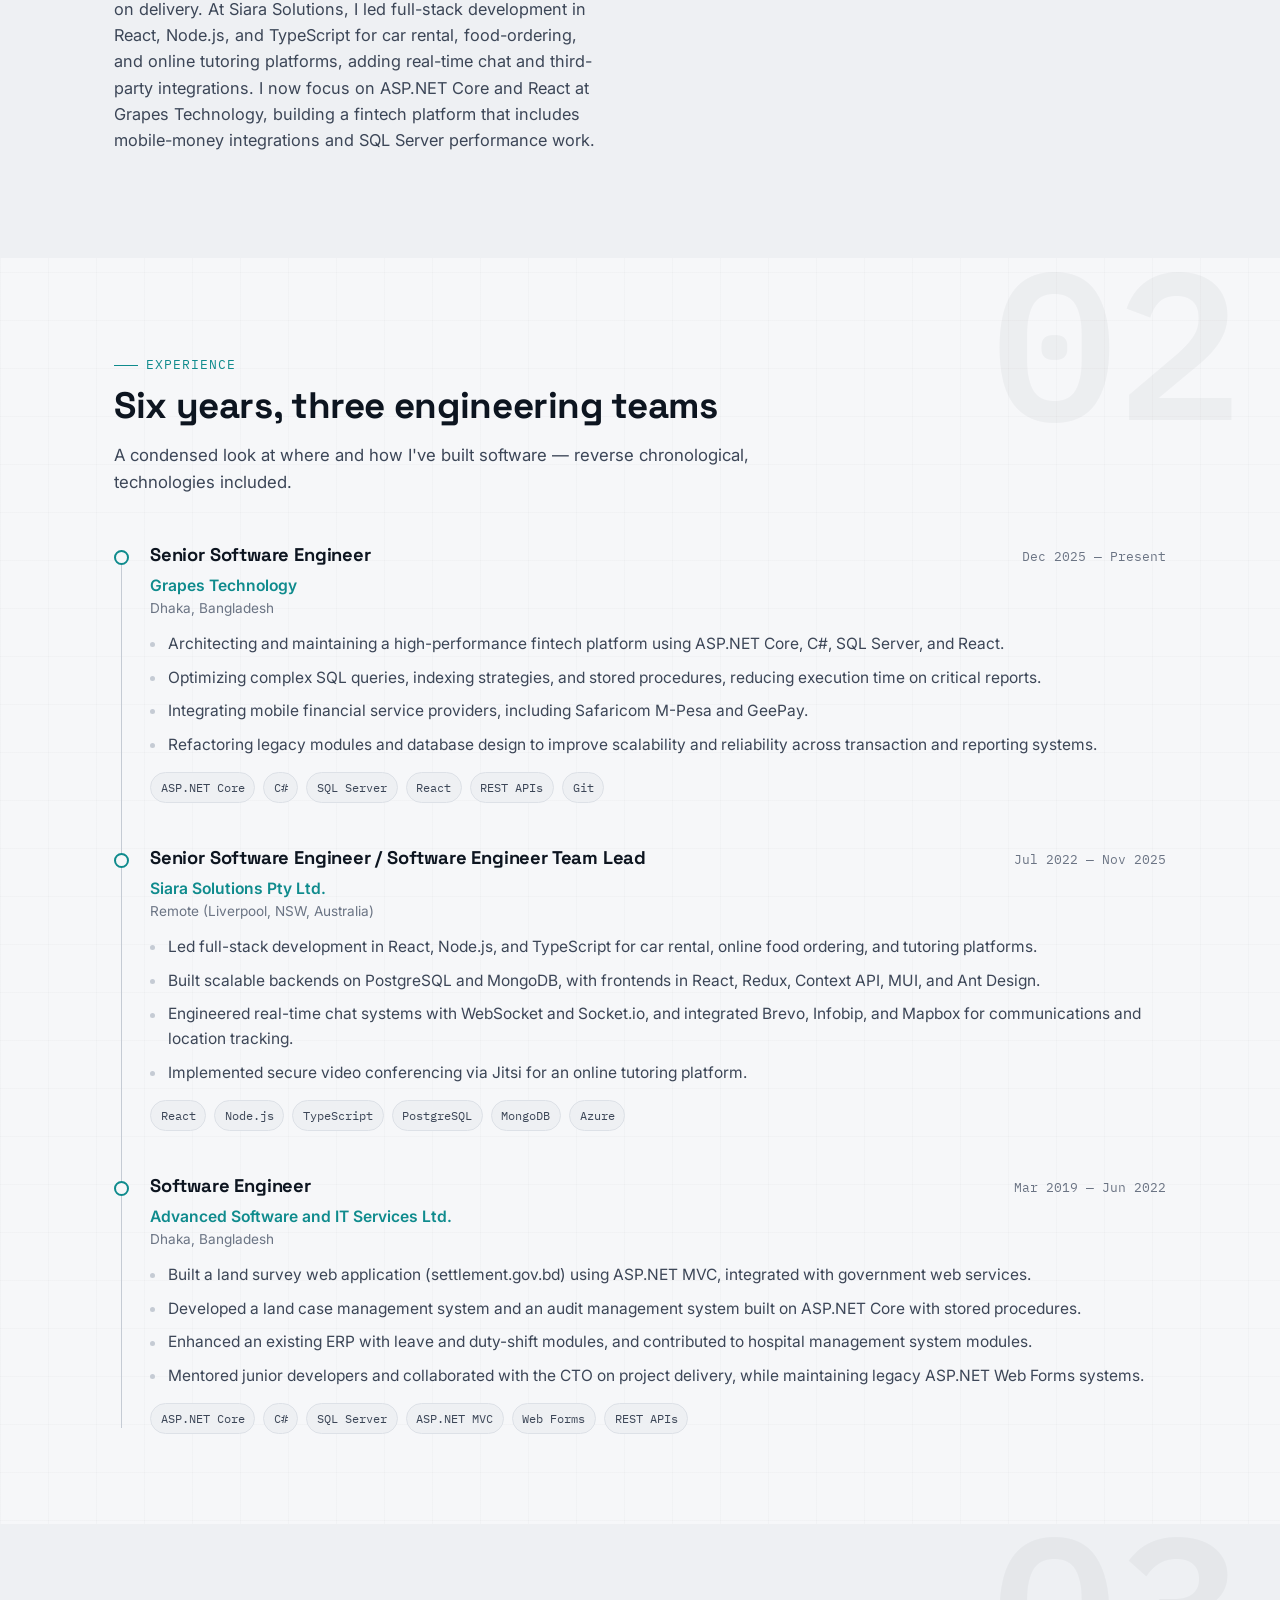
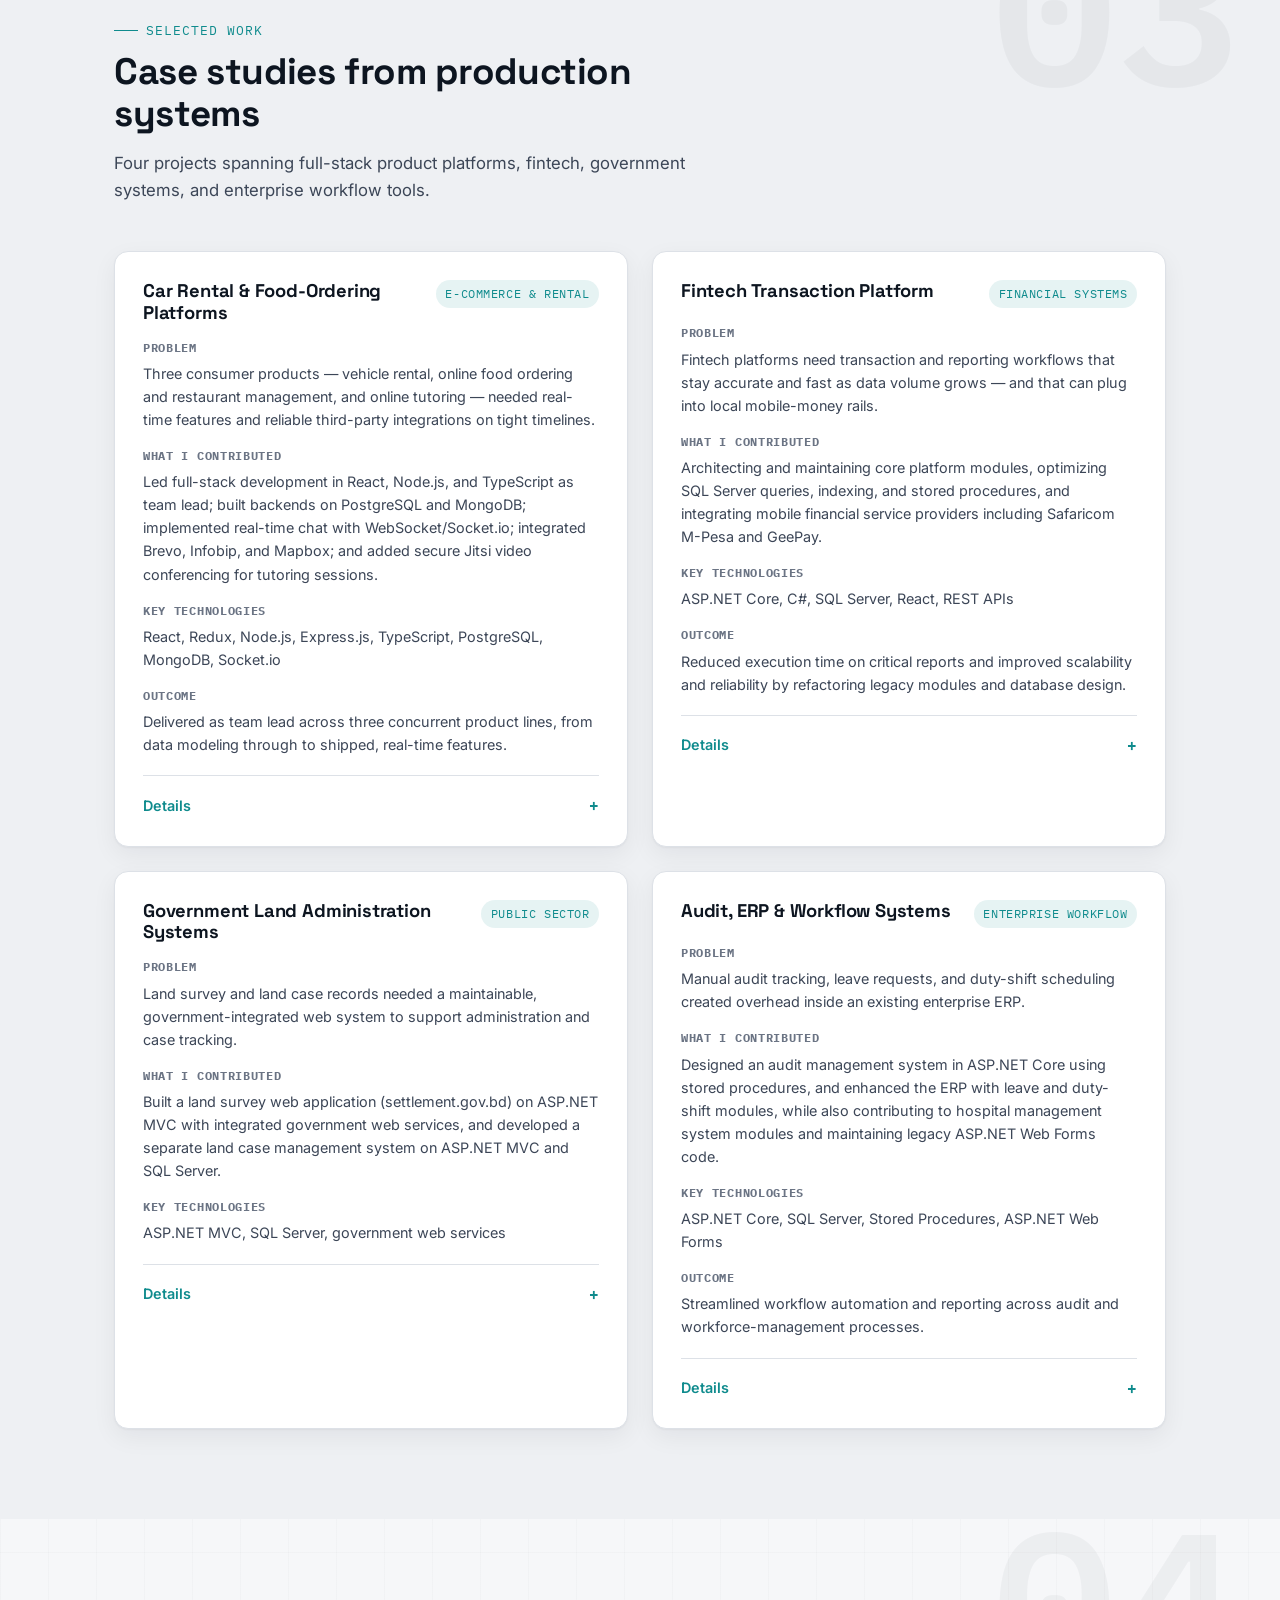
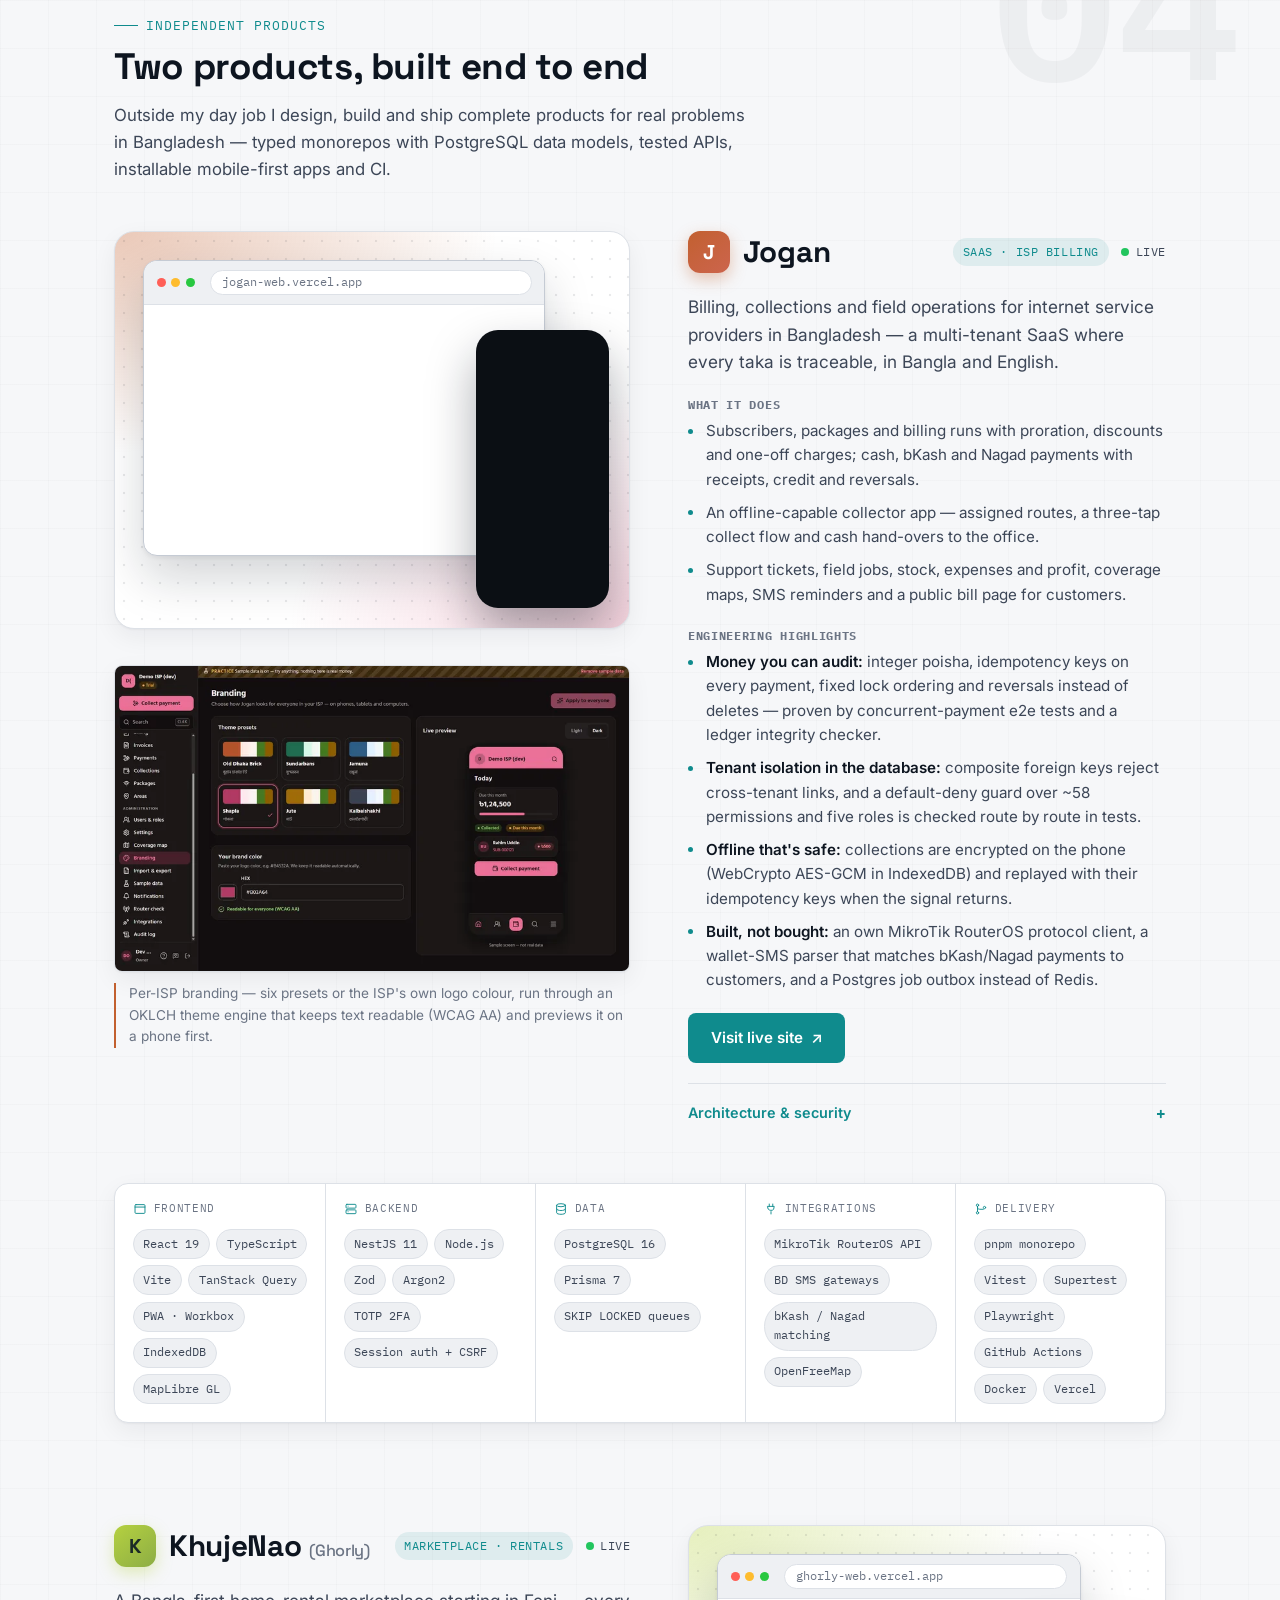
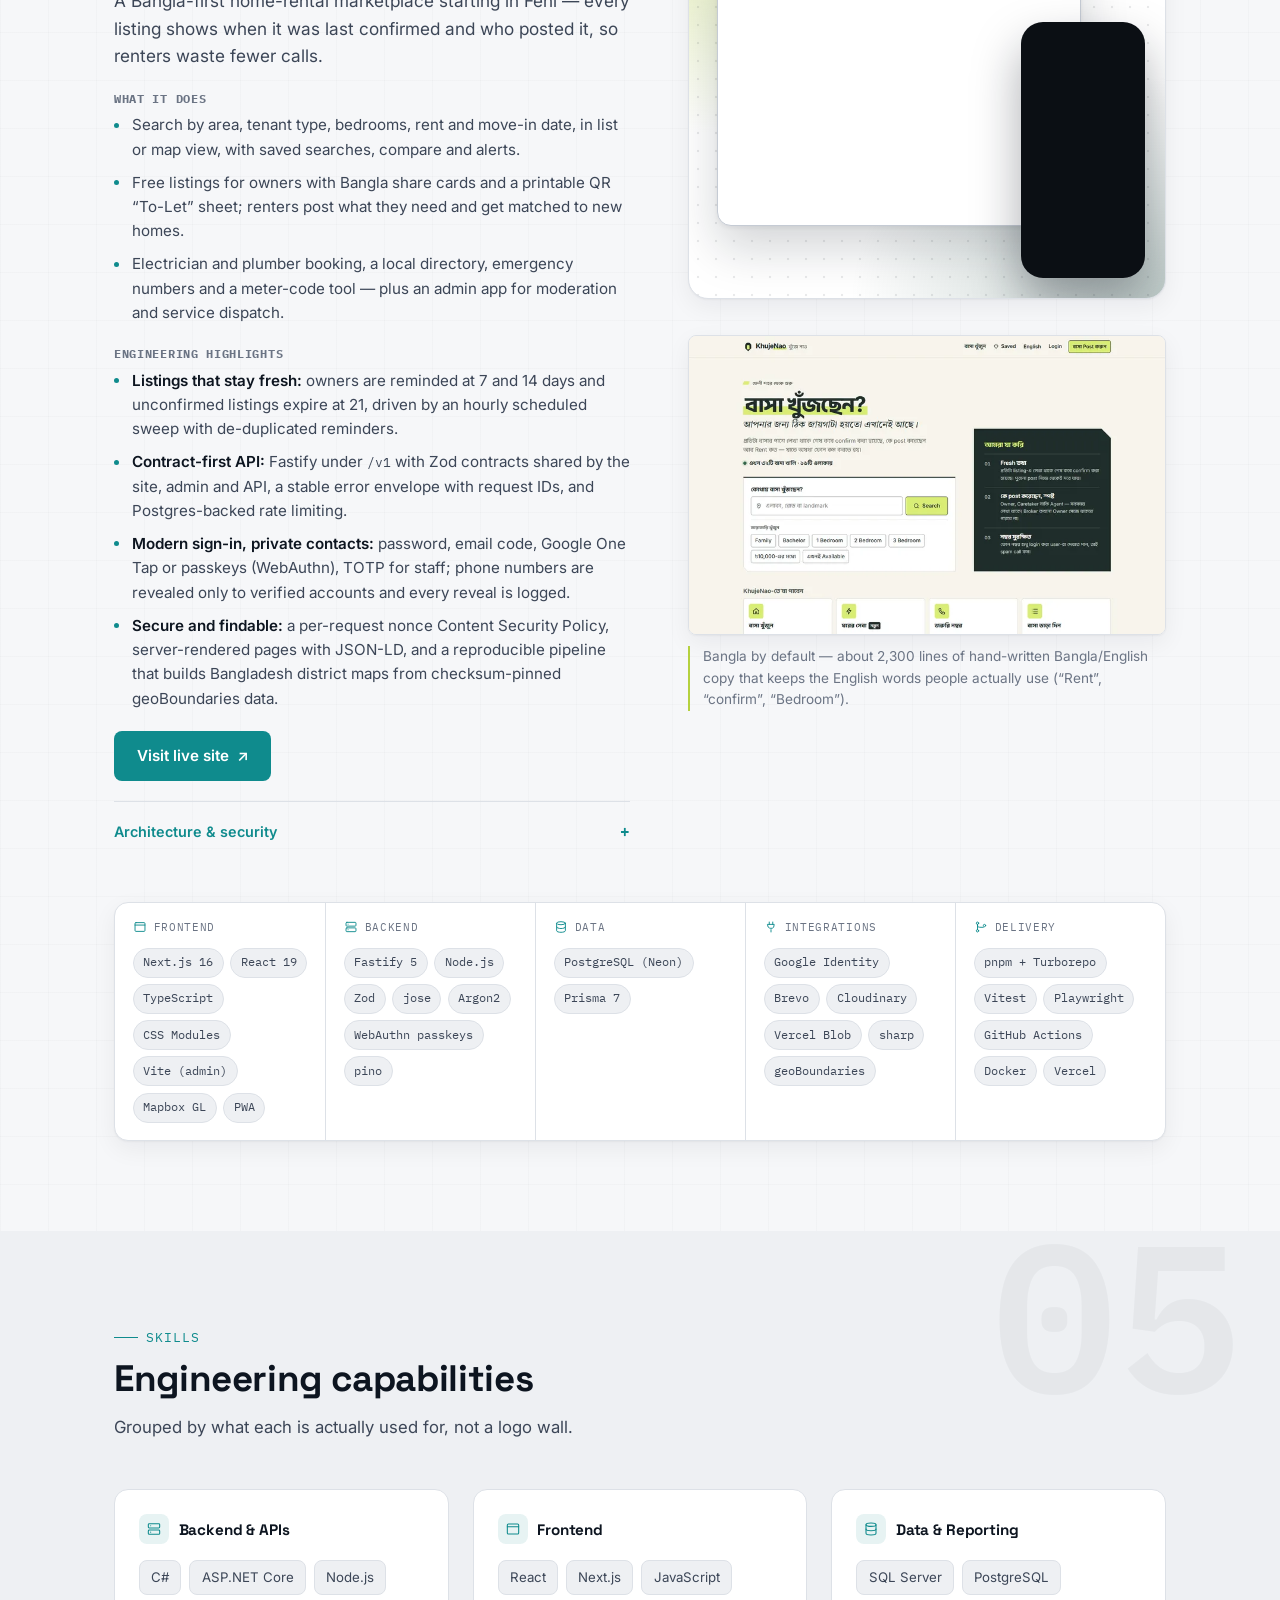
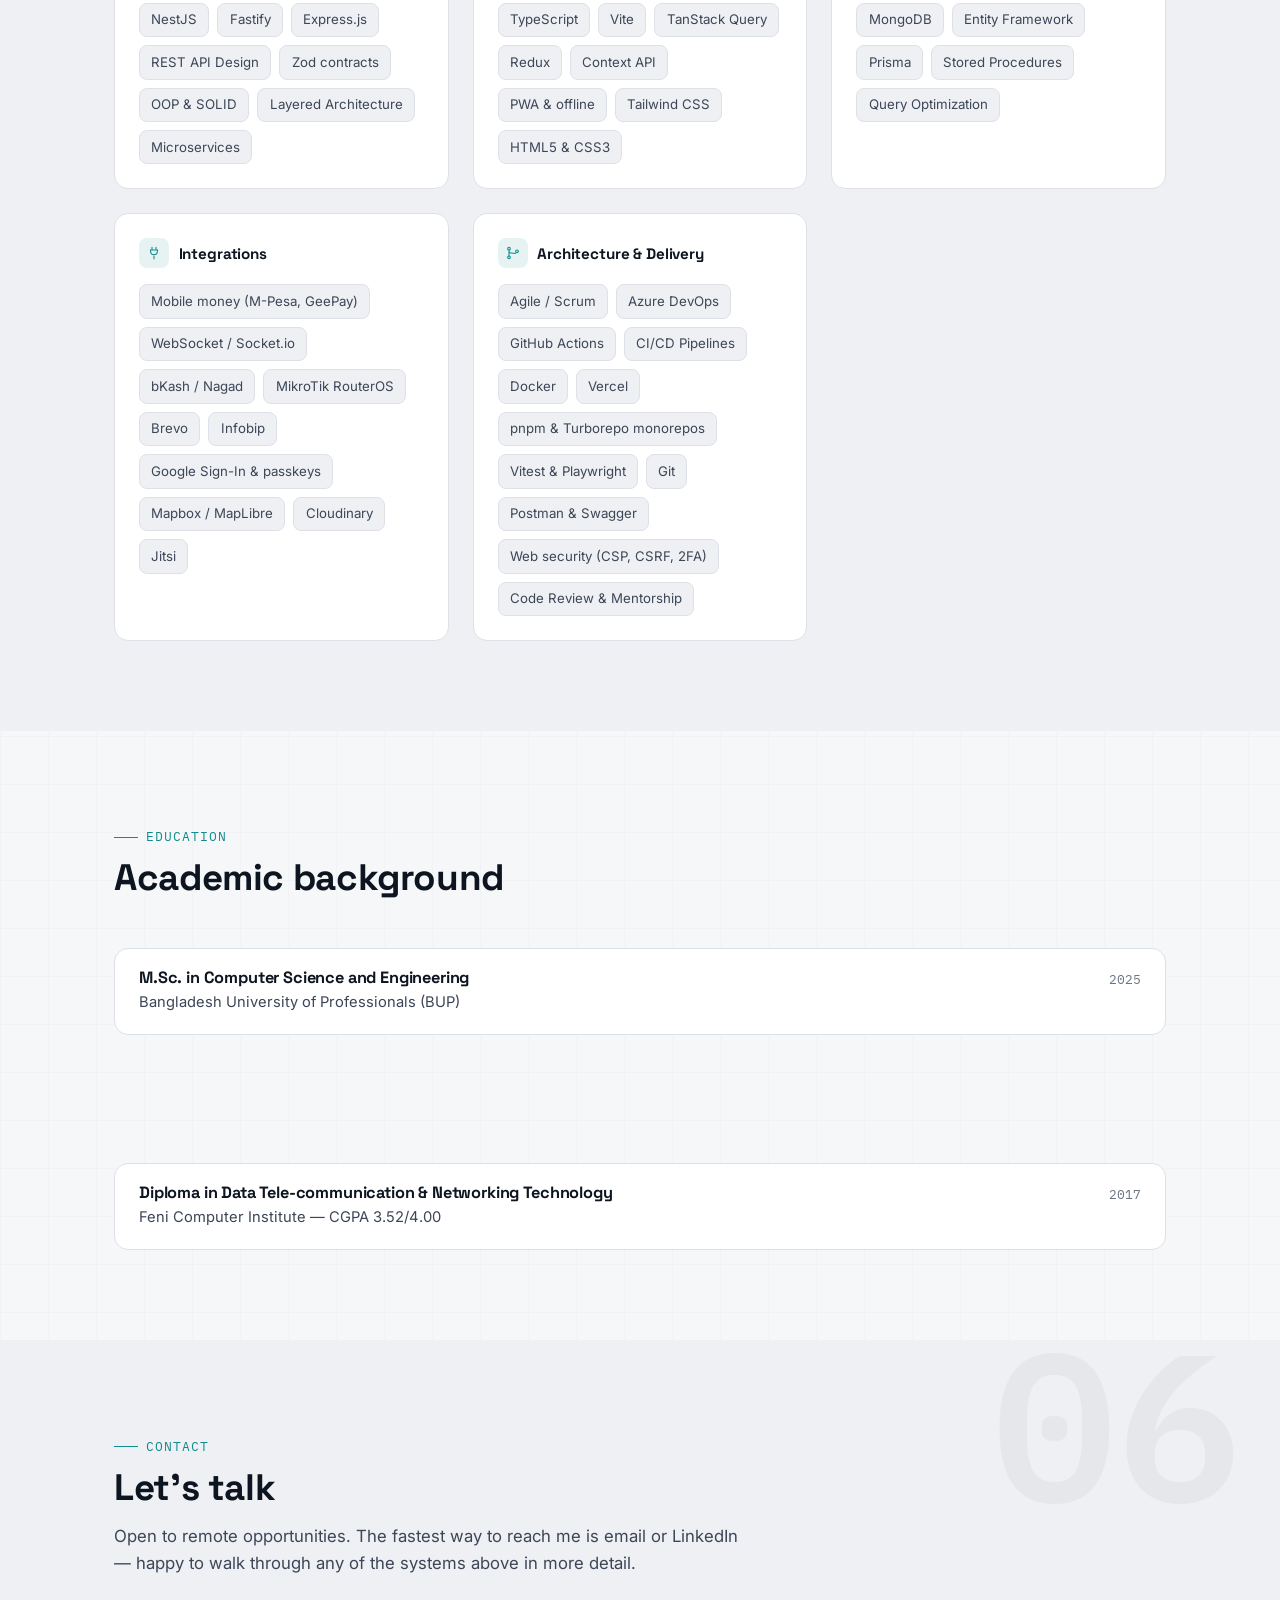
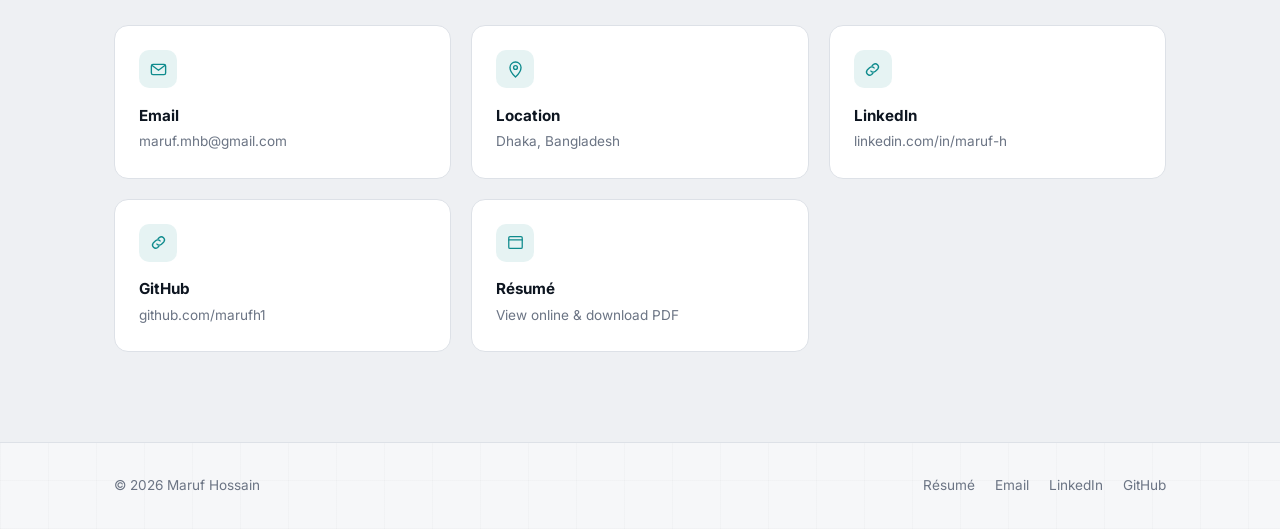
==== commit 73deff80: "ok" ====
--- a/index.html
+++ b/index.html
@@ -43,7 +43,7 @@
   "url": "https://marufh1.github.io/",
   "mainEntityOfPage": "https://marufh1.github.io/",
   "image": "https://marufh1.github.io/assets/img/maruf-hossain.jpg",
-  "jobTitle": "Sr. Software Engineer",
+  "jobTitle": "Senior Software Engineer",
   "description": "Full-stack software engineer specializing in ASP.NET Core, C#, SQL Server, and React, plus Node.js, TypeScript, and MongoDB. Builds fintech and full-stack product platforms. Open to remote opportunities.",
   "email": "mailto:maruf.mhb@gmail.com",
   "address": { "@type": "PostalAddress", "addressLocality": "Dhaka", "addressCountry": "BD" },
@@ -165,7 +165,7 @@
   <section id="top" class="hero">
     <div class="container hero-grid">
       <div>
-        <span class="eyebrow eyebrow-live"><span class="live-dot" aria-hidden="true"></span>Available for remote roles · Dhaka, Bangladesh · UTC+6</span>
+        <span class="eyebrow eyebrow-live"><span class="live-dot" aria-hidden="true"></span>Available · Dhaka, Bangladesh · UTC+6</span>
         <h1>Full-Stack Engineer building <span class="hero-accent">dependable</span> fintech and product platforms.</h1>
         <p class="hero-lede">
           I build production web systems across two stacks: ASP.NET Core and SQL Server for fintech and
@@ -230,7 +230,7 @@
         <h2 style="margin-top:0.6rem;font-family:var(--font-head);font-size:clamp(1.7rem,3vw,2.3rem);">From requirements to reliable systems</h2>
         <div class="about-portrait" style="margin-top:1.5rem;">
           <img src="assets/img/maruf-hossain.jpg" alt="Portrait of Maruf Hossain" width="64" height="64" loading="lazy" decoding="async" />
-          <div><strong>Maruf Hossain</strong><span>Sr. Software Engineer, Grapes Technology</span></div>
+          <div><strong>Maruf Hossain</strong><span>Senior Software Engineer, Grapes Technology</span></div>
         </div>
         <p>
           I'm a full-stack engineer based in Dhaka, Bangladesh, with six-plus years building web applications
@@ -287,7 +287,7 @@
       <div class="timeline">
         <article class="timeline-item reveal">
           <div class="timeline-head">
-            <h3>Sr. Software Engineer</h3>
+            <h3>Senior Software Engineer</h3>
             <span class="timeline-period">Dec 2025 — Present</span>
           </div>
           <div class="timeline-company">Grapes Technology</div>
@@ -305,7 +305,7 @@
 
         <article class="timeline-item reveal">
           <div class="timeline-head">
-            <h3>Sr. Software Engineer / Software Engineer Team Lead</h3>
+            <h3>Senior Software Engineer / Software Engineer Team Lead</h3>
             <span class="timeline-period">Jul 2022 — Nov 2025</span>
           </div>
           <div class="timeline-company">Siara Solutions Pty Ltd.</div>
@@ -506,13 +506,6 @@
             </div>
             <p class="product-pitch">Billing, collections and field operations for internet service providers in Bangladesh — a multi-tenant SaaS where every taka is traceable, in Bangla and English.</p>
 
-            <ul class="product-stats" aria-label="Jogan by the numbers">
-              <li><strong>~76k</strong><span>lines of TypeScript</span></li>
-              <li><strong>43</strong><span>database models</span></li>
-              <li><strong>~178</strong><span>API endpoints</span></li>
-              <li><strong>680+</strong><span>automated tests</span></li>
-            </ul>
-
             <div class="work-field">
               <strong>What it does</strong>
               <ul class="product-points">
@@ -539,7 +532,7 @@
             <details class="work-details">
               <summary>Architecture &amp; security</summary>
               <p>A pnpm monorepo: the React PWA, a NestJS modular-monolith API (31 modules) and a shared TypeScript package for billing maths, permissions, dates and the theme engine, used by both sides. 55 architecture decision records cover choices like Postgres-only queues and server-side sessions.</p>
-              <p>Argon2 passwords, SHA-256-hashed session tokens in <code>__Host-</code> cookies, HMAC double-submit CSRF, TOTP with recovery codes for platform staff, AES-256-GCM encrypted integration secrets, and an audit log written in the same transaction as each change.</p>
+              <p>Argon2 passwords, SHA-256-hashed session tokens in <code>__Host-</code> cookies, HMAC double-submit CSRF, TOTP with recovery codes for platform staff, AES-256-GCM encrypted integration secrets, and an audit log written in the same transaction as each change. Covered by 680+ automated unit, API and end-to-end tests.</p>
             </details>
           </div>
 
@@ -587,13 +580,6 @@
             </div>
             <p class="product-pitch">A Bangla-first home-rental marketplace starting in Feni — every listing shows when it was last confirmed and who posted it, so renters waste fewer calls.</p>
 
-            <ul class="product-stats" aria-label="KhujeNao by the numbers">
-              <li><strong>3</strong><span>apps: site, API, admin</span></li>
-              <li><strong>35</strong><span>database models</span></li>
-              <li><strong>~150</strong><span>API endpoints</span></li>
-              <li><strong>330+</strong><span>automated tests</span></li>
-            </ul>
-
             <div class="work-field">
               <strong>What it does</strong>
               <ul class="product-points">
@@ -620,7 +606,7 @@
             <details class="work-details">
               <summary>Architecture &amp; security</summary>
               <p>A pnpm + Turborepo monorepo with three apps — the Next.js site, the Fastify API and a Vite admin — and shared packages for domain rules, Zod validation, config and design tokens. Business rules live in pure functions, and the API is stateless so it runs serverless.</p>
-              <p>Browsers only talk to their own origin through a proxy, so session cookies stay first-party (HttpOnly, SameSite), with a CSRF plugin, Argon2 passwords and approximate locations instead of exact addresses. Ten architecture decision records document the trade-offs.</p>
+              <p>Browsers only talk to their own origin through a proxy, so session cookies stay first-party (HttpOnly, SameSite), with a CSRF plugin, Argon2 passwords and approximate locations instead of exact addresses. Ten architecture decision records document the trade-offs, and 330+ automated unit, integration and end-to-end tests run in CI.</p>
             </details>
           </div>
 
--- a/assets/css/styles.css
+++ b/assets/css/styles.css
@@ -879,29 +879,6 @@
 }
 .product-pitch { font-size: 1.08rem; color: var(--ink-soft); }
 
-.product-stats {
-  display: grid;
-  grid-template-columns: repeat(4, minmax(0, 1fr));
-  gap: 0.6rem;
-}
-@media (max-width: 560px) {
-  .product-stats { grid-template-columns: repeat(2, minmax(0, 1fr)); }
-}
-.product-stats li {
-  padding: 0.75rem 0.85rem;
-  border: 1px solid var(--border);
-  border-radius: var(--radius-sm);
-  background: var(--bg-raised);
-  border-top: 2px solid var(--brand);
-}
-.product-stats strong {
-  display: block;
-  font-family: var(--font-head);
-  font-size: 1.35rem;
-  line-height: 1.1;
-}
-.product-stats span { display: block; margin-top: 0.2rem; font-size: 0.76rem; line-height: 1.35; color: var(--ink-faint); }
-
 .product-points { display: flex; flex-direction: column; gap: 0.55rem; }
 .product-points li {
   position: relative;
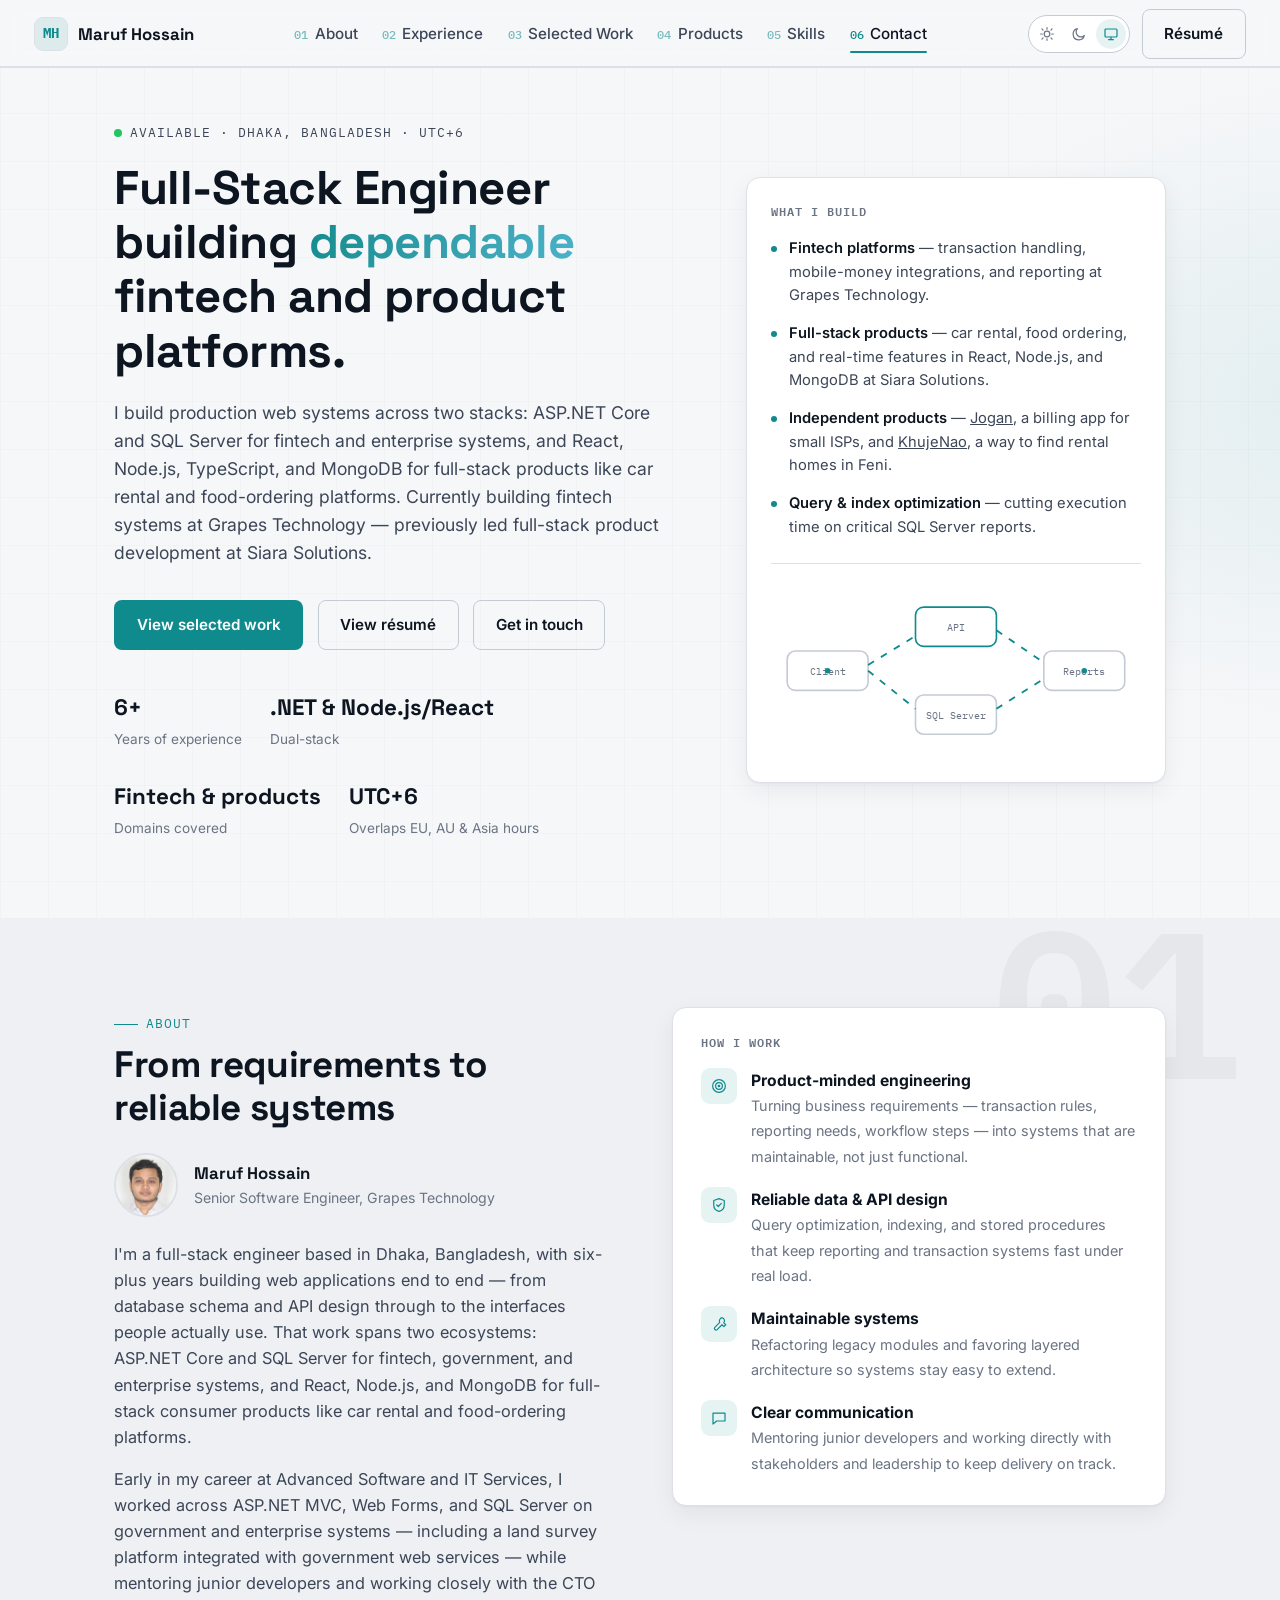
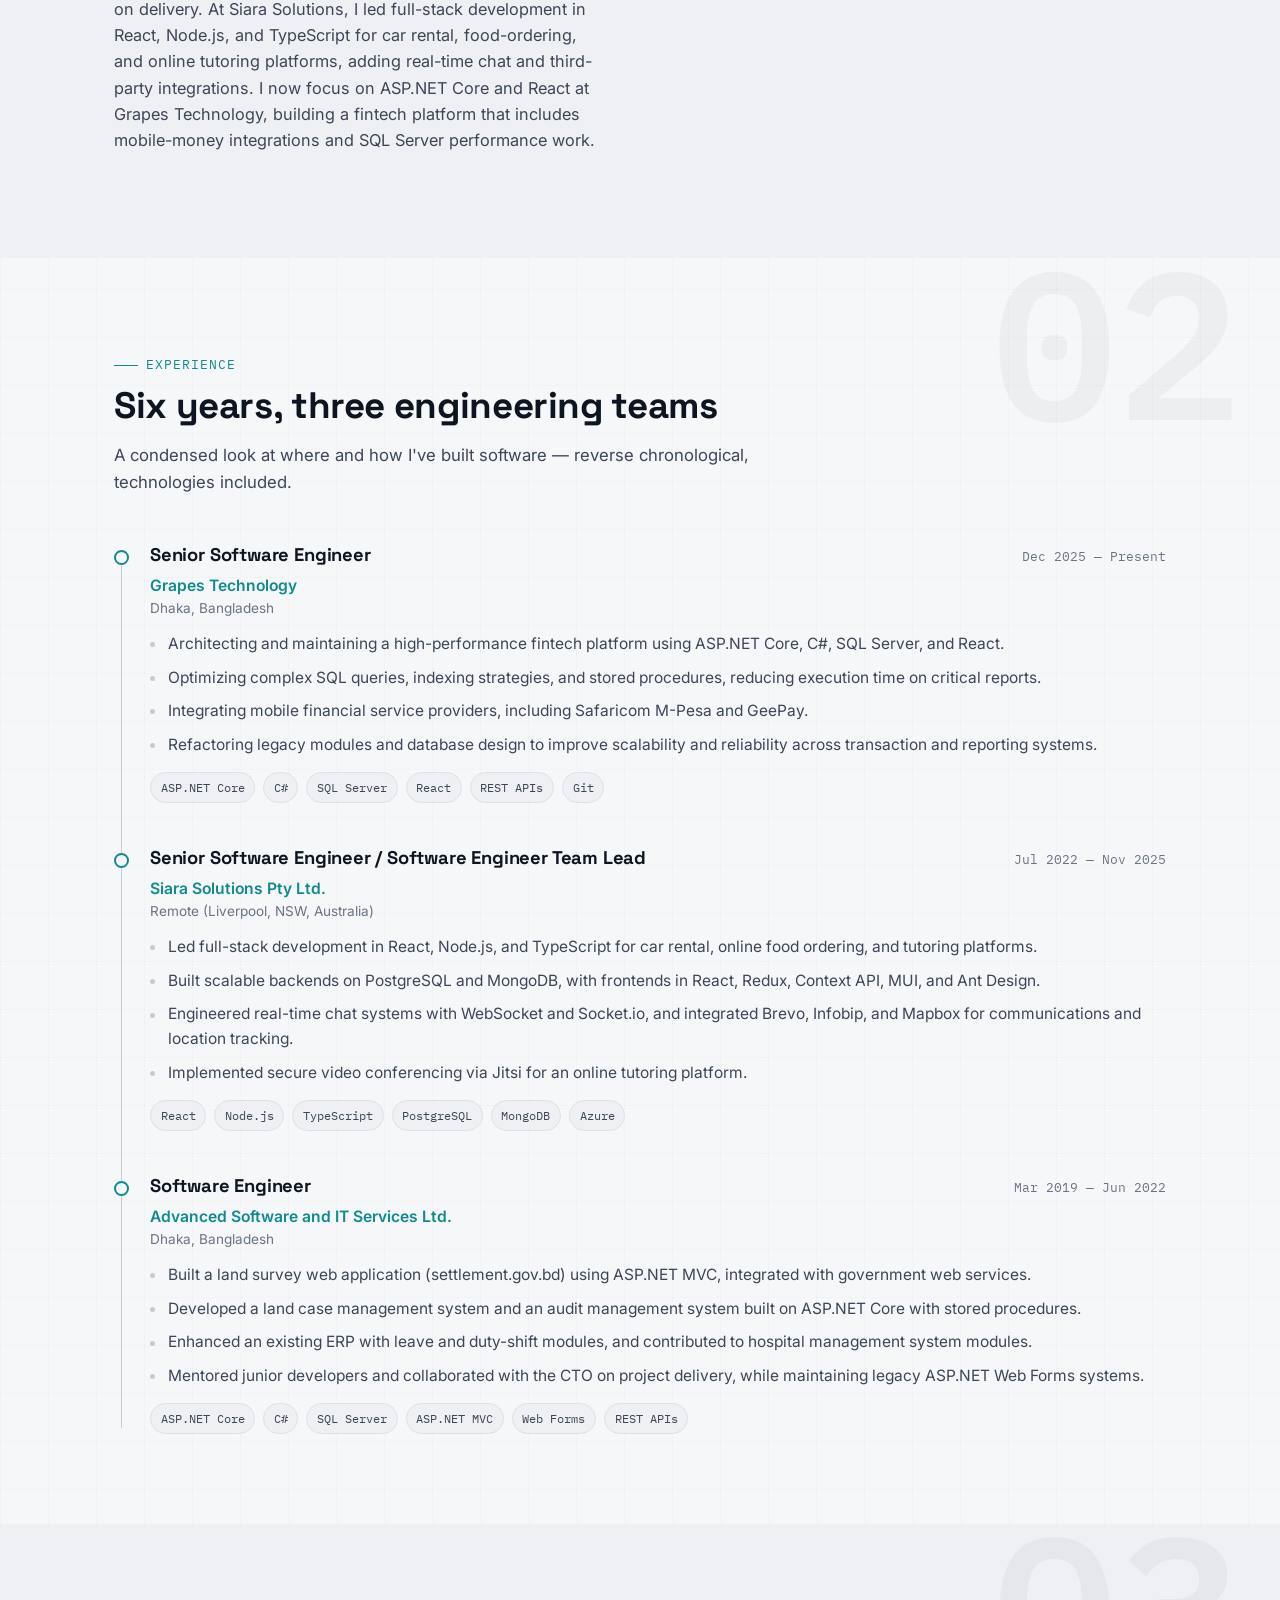
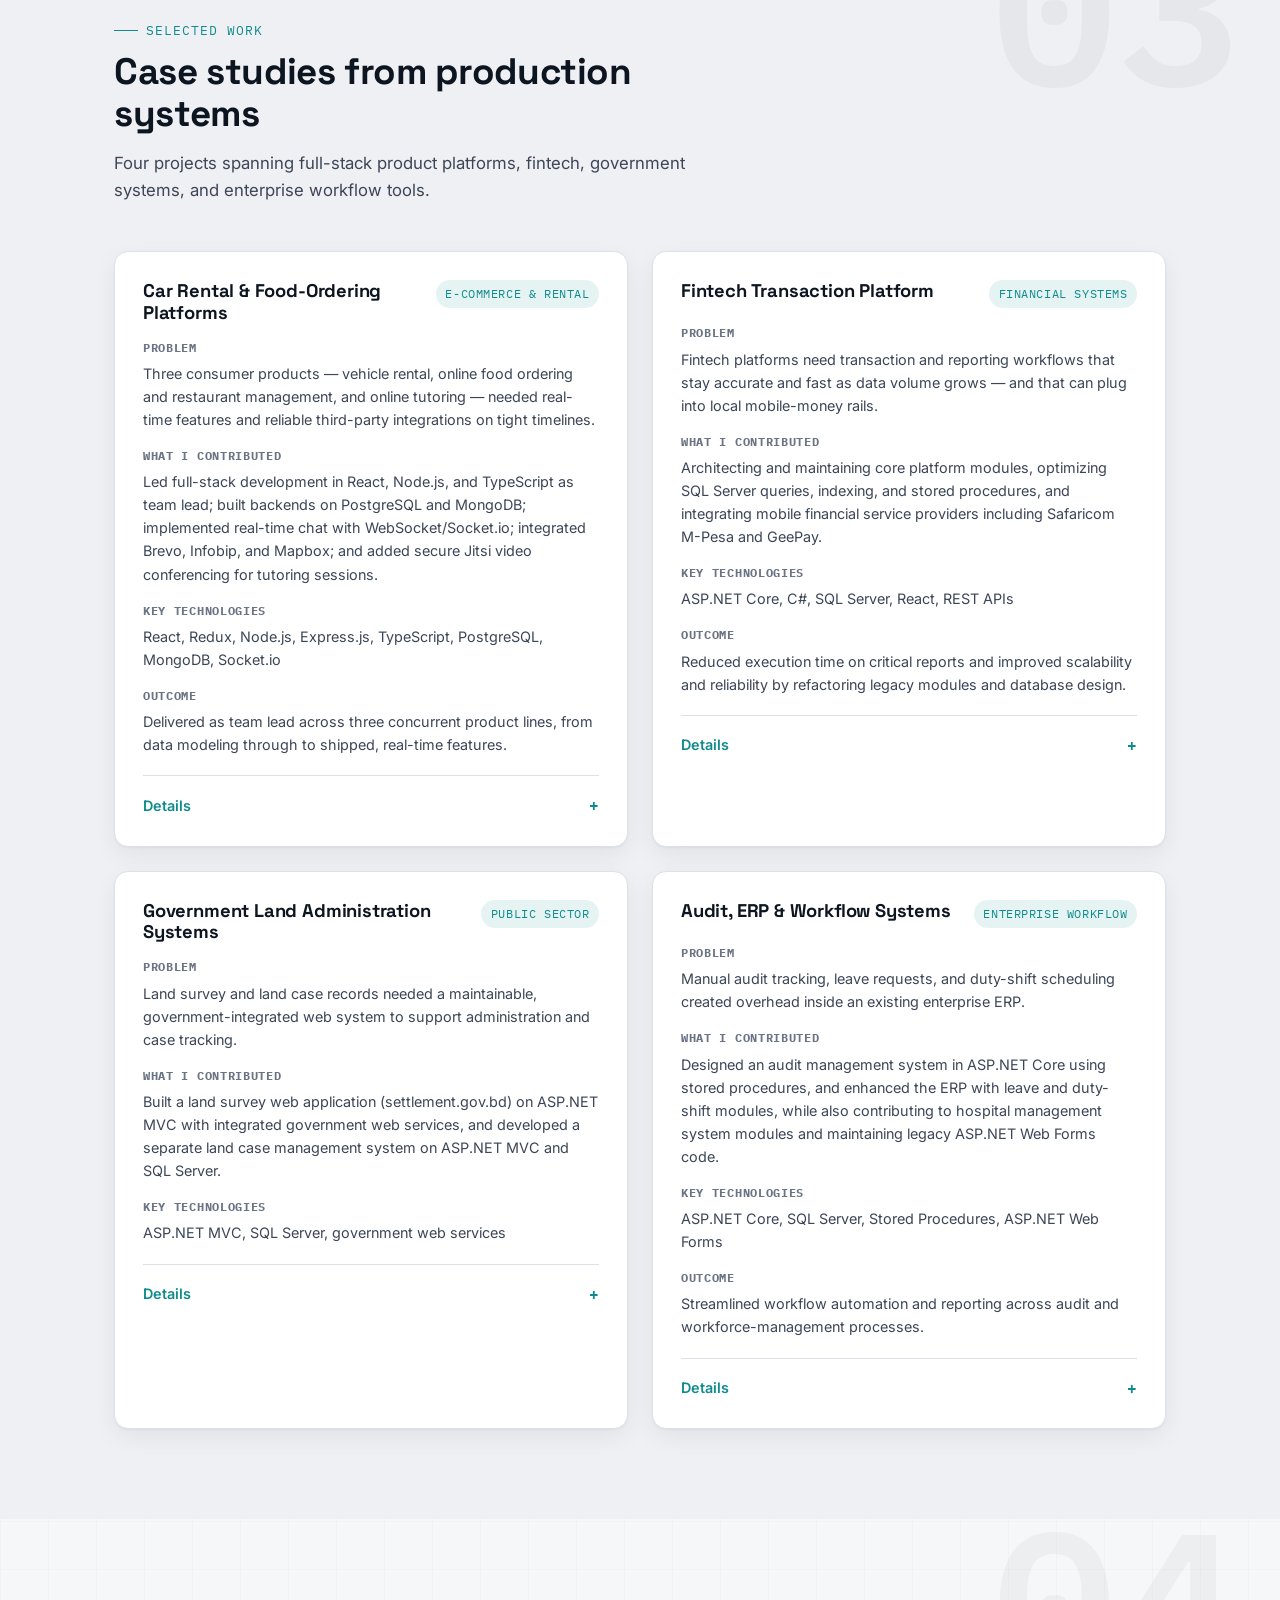
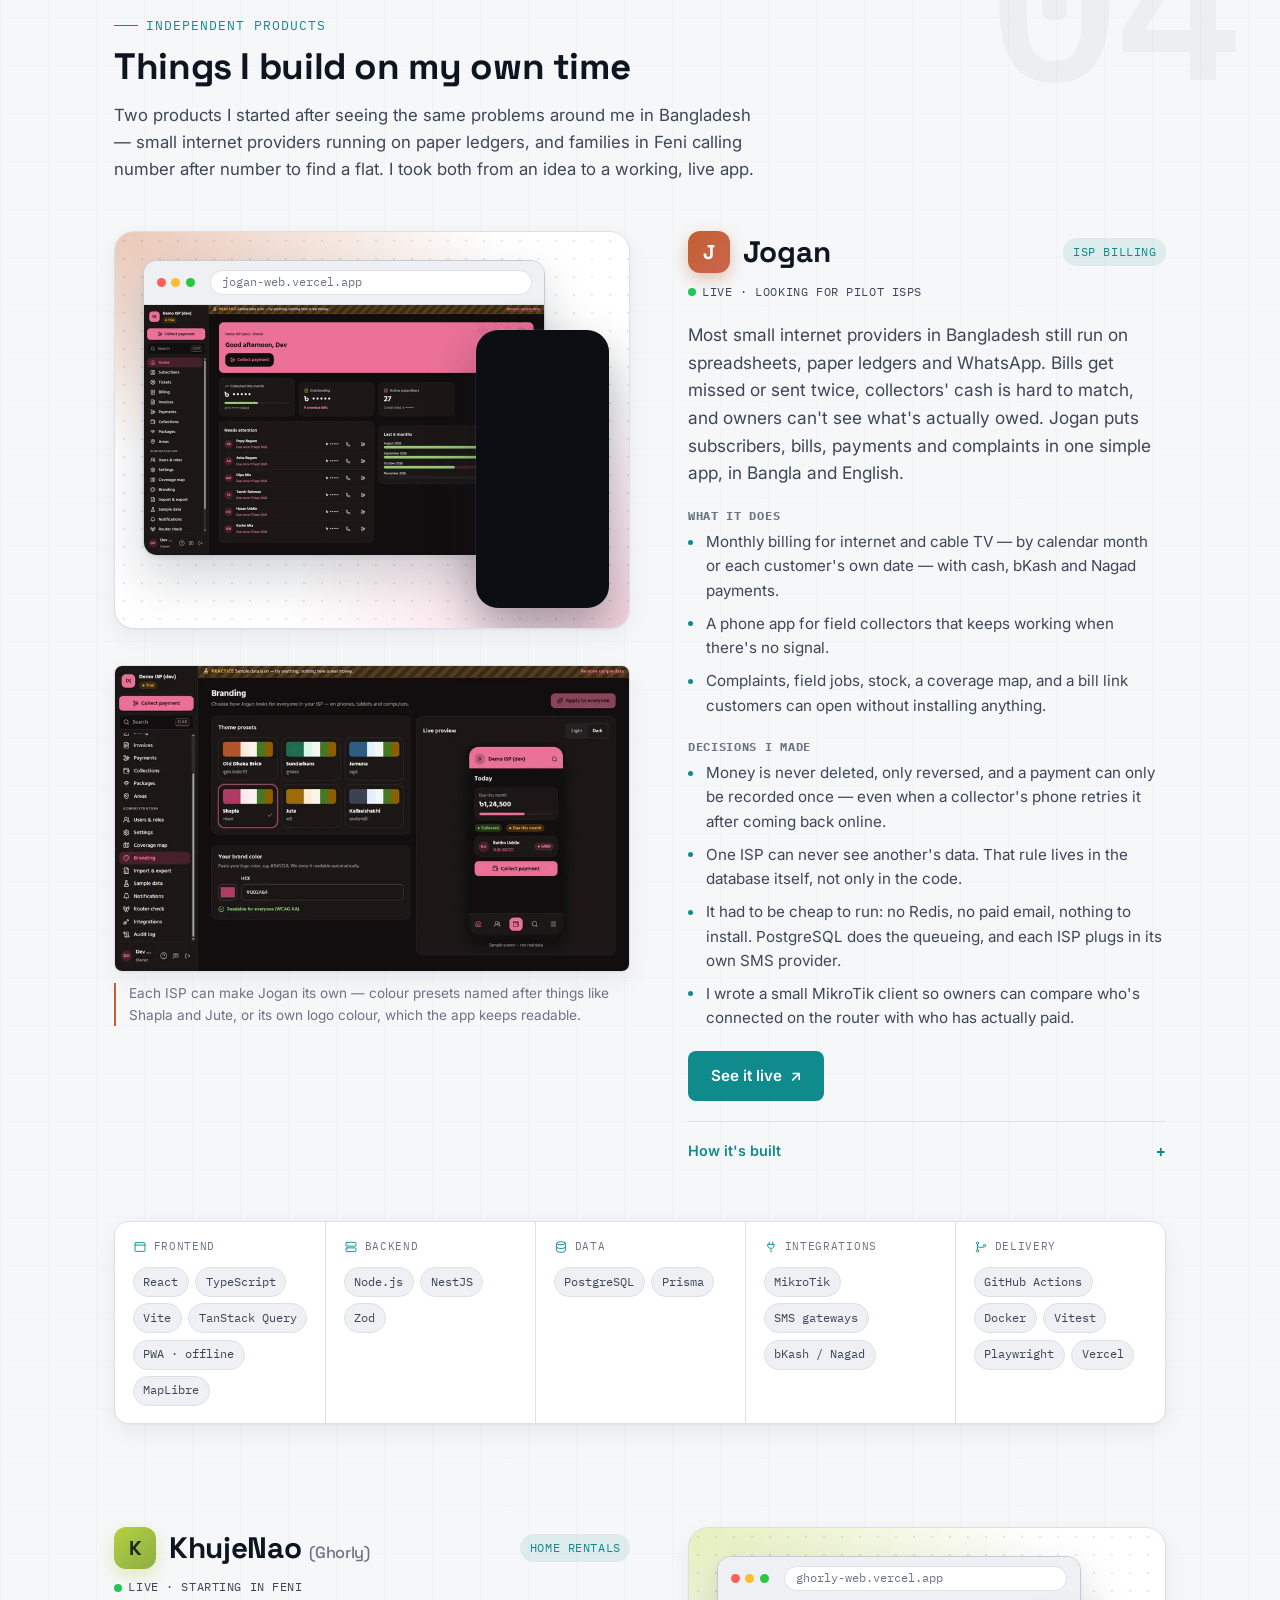
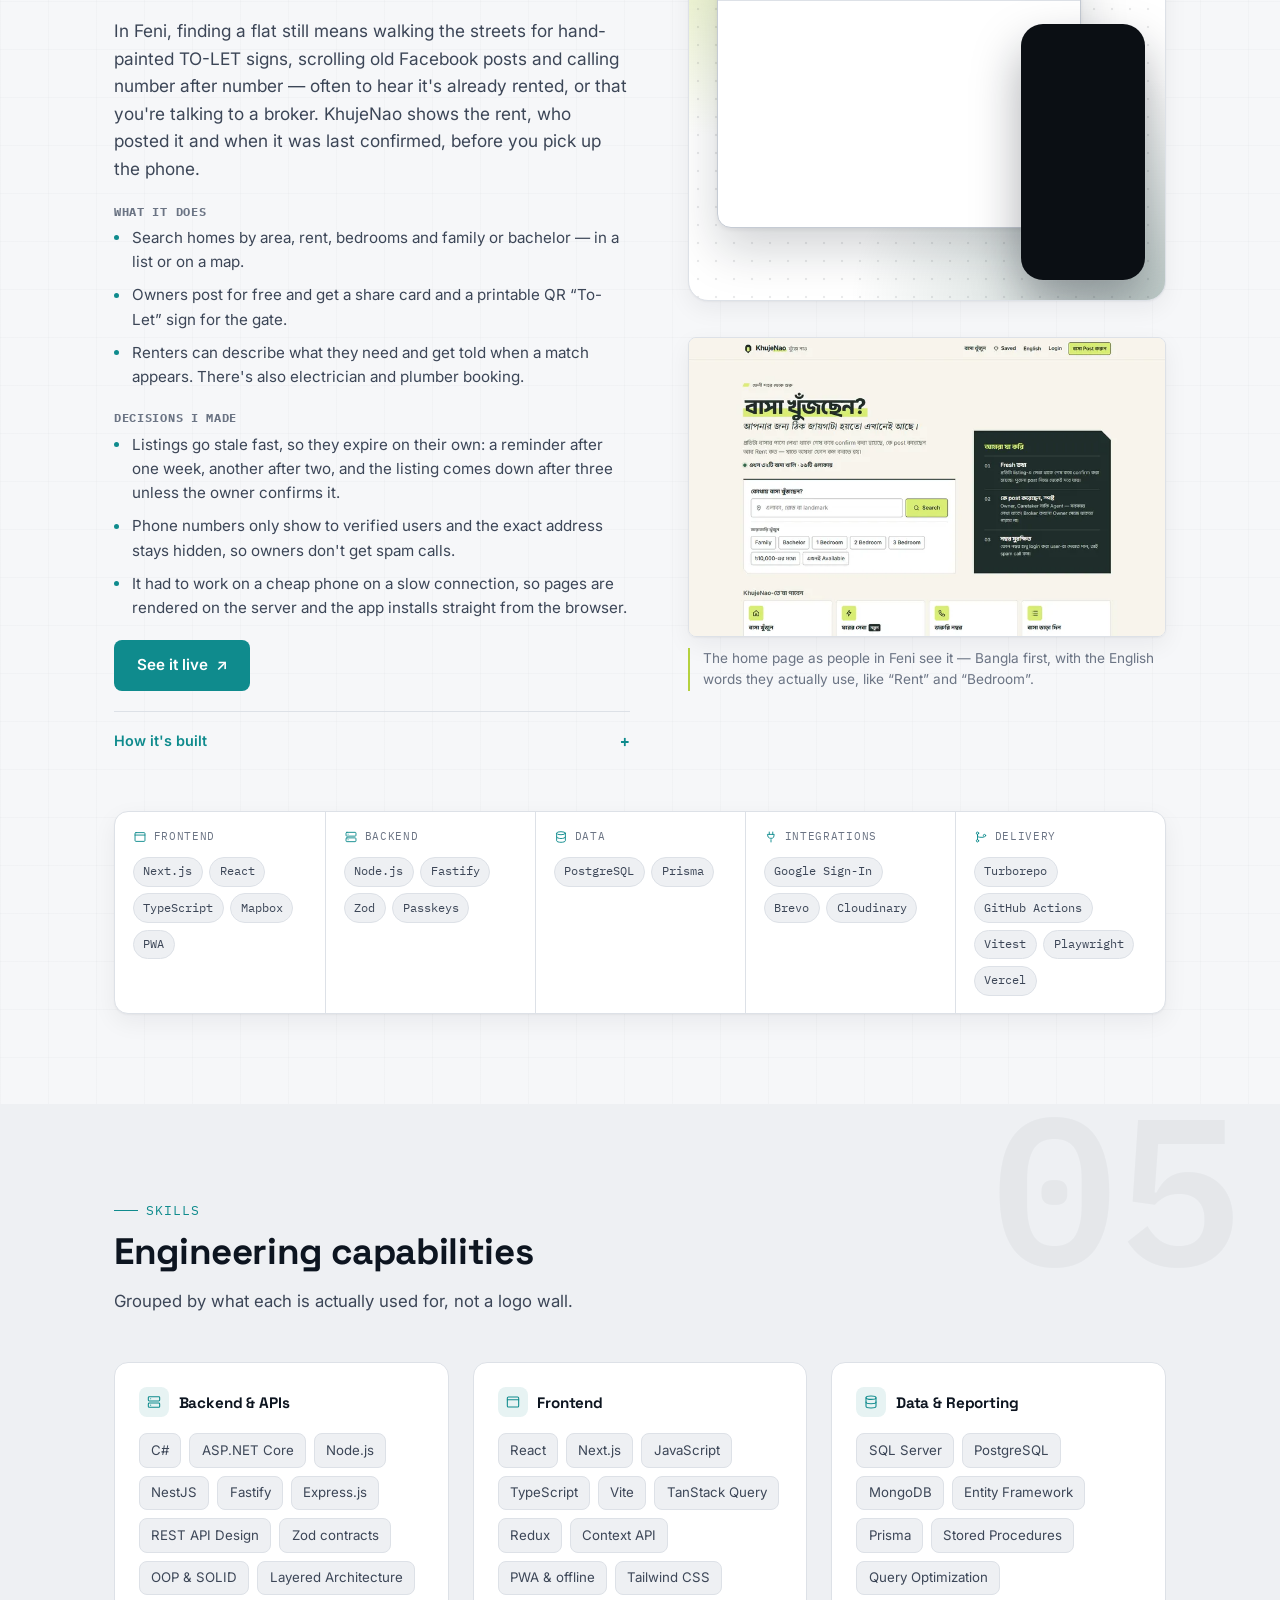
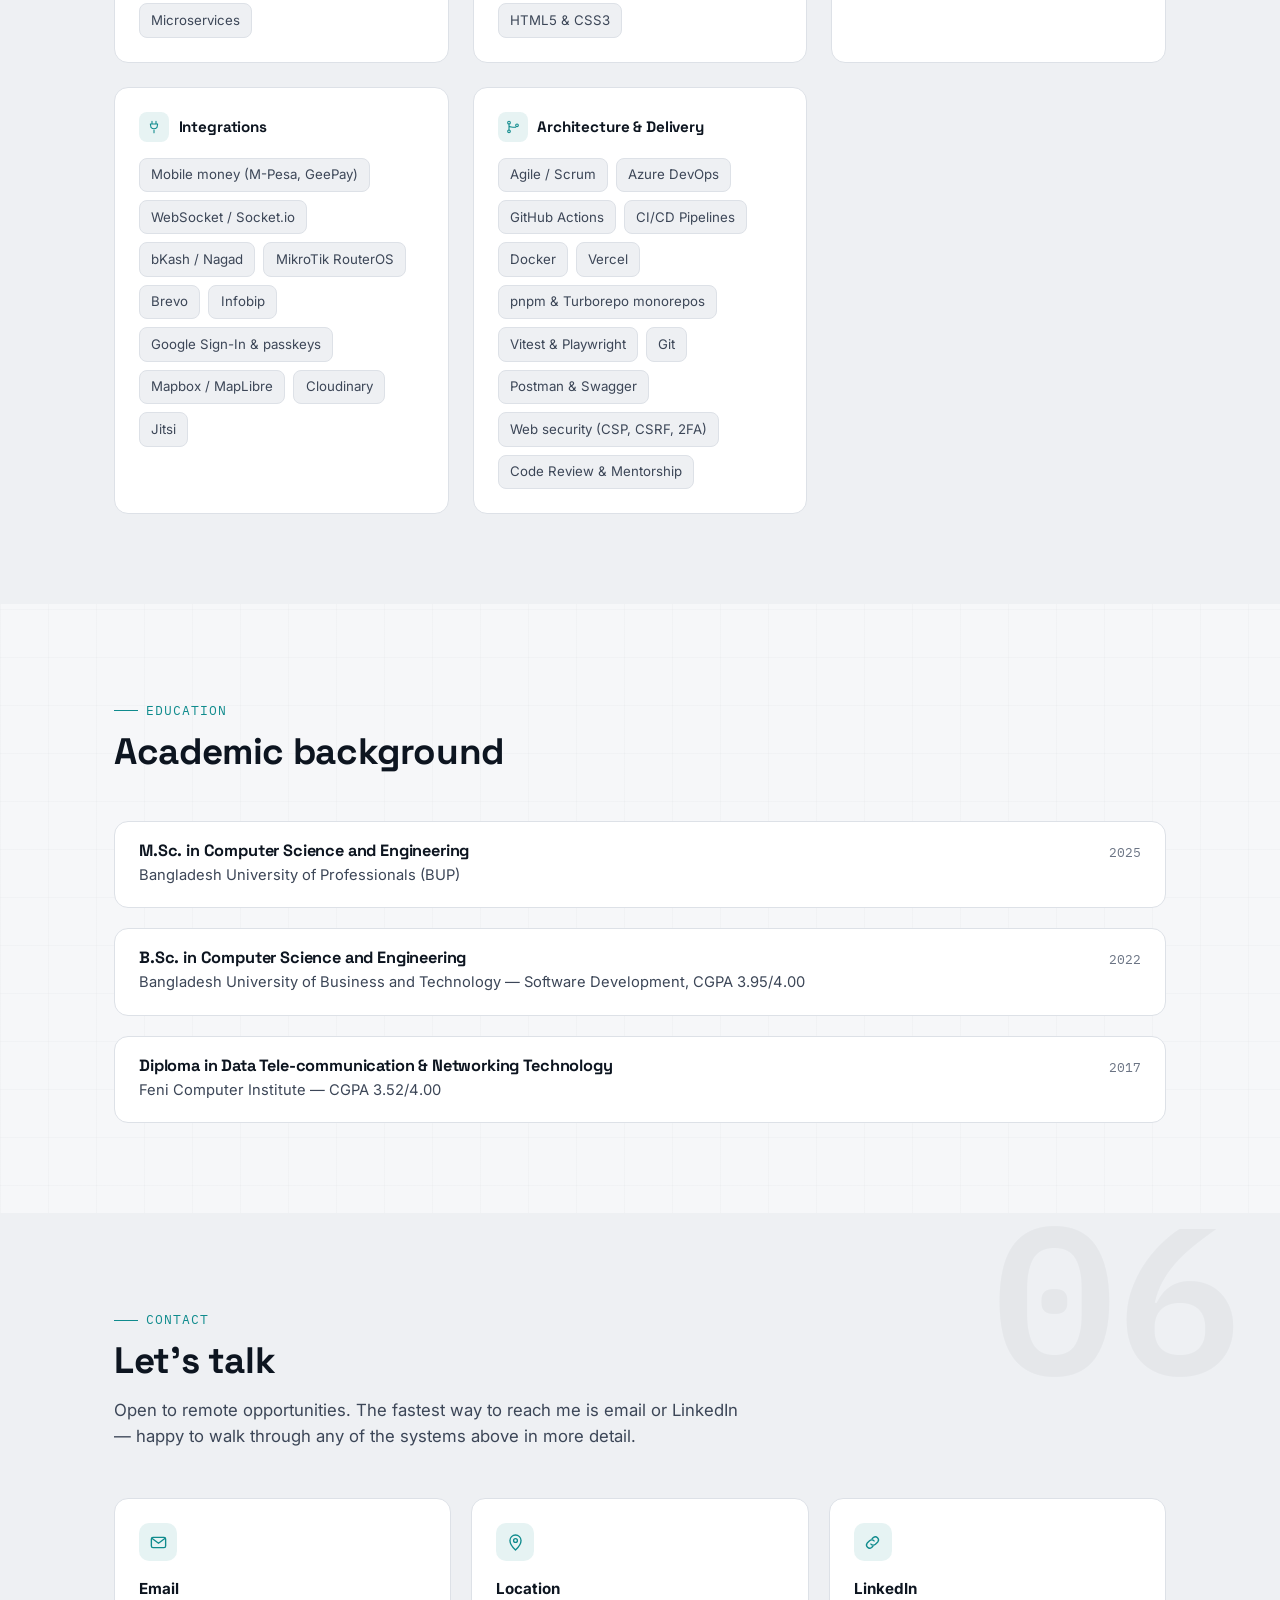
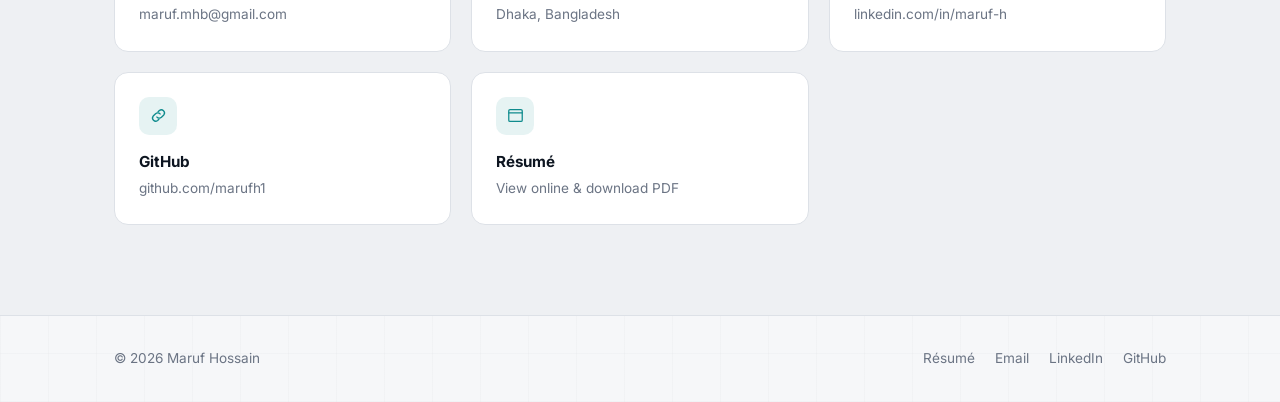
==== commit 0db3c7d1: "ok" ====
--- a/index.html
+++ b/index.html
@@ -95,7 +95,7 @@
         "applicationCategory": "LifestyleApplication",
         "operatingSystem": "Web, Android, iOS (PWA)",
         "inLanguage": ["bn", "en"],
-        "description": "Bangla-first home-rental marketplace with fresh, verified listings, starting in Feni, Bangladesh.",
+        "description": "Bangla-first home-rental marketplace that shows when each listing was last confirmed and who posted it, starting in Feni, Bangladesh.",
         "image": "https://marufh1.github.io/assets/img/projects/khujenao-explore-1440.webp",
         "author": { "@id": "https://marufh1.github.io/#person" }
       }
@@ -191,7 +191,7 @@
         <ul class="focus-list">
           <li><span class="focus-dot"></span><span><strong>Fintech platforms</strong> — transaction handling, mobile-money integrations, and reporting at Grapes Technology.</span></li>
           <li><span class="focus-dot"></span><span><strong>Full-stack products</strong> — car rental, food ordering, and real-time features in React, Node.js, and MongoDB at Siara Solutions.</span></li>
-          <li><span class="focus-dot"></span><span><strong>Independent products</strong> — <a href="#products">Jogan</a>, an ISP billing SaaS, and <a href="#products">KhujeNao</a>, a rental marketplace, built and shipped end to end.</span></li>
+          <li><span class="focus-dot"></span><span><strong>Independent products</strong> — <a href="#products">Jogan</a>, a billing app for small ISPs, and <a href="#products">KhujeNao</a>, a way to find rental homes in Feni.</span></li>
           <li><span class="focus-dot"></span><span><strong>Query &amp; index optimization</strong> — cutting execution time on critical SQL Server reports.</span></li>
         </ul>
 
@@ -466,8 +466,8 @@
     <div class="container">
       <div class="section-head reveal">
         <span class="eyebrow">Independent Products</span>
-        <h2>Two products, built end to end</h2>
-        <p>Outside my day job I design, build and ship complete products for real problems in Bangladesh — typed monorepos with PostgreSQL data models, tested APIs, installable mobile-first apps and CI.</p>
+        <h2>Things I build on my own time</h2>
+        <p>Two products I started after seeing the same problems around me in Bangladesh — small internet providers running on paper ledgers, and families in Feni calling number after number to find a flat. I took both from an idea to a working, live app.</p>
       </div>
 
       <div class="product-list">
@@ -492,8 +492,8 @@
                    srcset="assets/img/projects/jogan-branding-800.webp 800w, assets/img/projects/jogan-branding-1440.webp 1440w"
                    sizes="(max-width: 900px) 100vw, 560px"
                    width="1440" height="854" loading="lazy" decoding="async"
-                   alt="Jogan branding settings: six Bangladesh-inspired theme presets, a custom brand colour with a WCAG AA readability check, and a live phone preview." />
-              <figcaption>Per-ISP branding — six presets or the ISP's own logo colour, run through an OKLCH theme engine that keeps text readable (WCAG AA) and previews it on a phone first.</figcaption>
+                   alt="Jogan branding settings: six Bangladesh-inspired theme presets, a custom brand colour with a readability check, and a live phone preview." />
+              <figcaption>Each ISP can make Jogan its own — colour presets named after things like Shapla and Jute, or its own logo colour, which the app keeps readable.</figcaption>
             </figure>
           </div>
 
@@ -501,47 +501,47 @@
             <div class="product-top">
               <span class="product-logo" aria-hidden="true">J</span>
               <h3 id="product-jogan">Jogan</h3>
-              <span class="work-tag">SaaS · ISP billing</span>
-              <span class="product-status"><span class="live-dot" aria-hidden="true"></span>Live</span>
-            </div>
-            <p class="product-pitch">Billing, collections and field operations for internet service providers in Bangladesh — a multi-tenant SaaS where every taka is traceable, in Bangla and English.</p>
+              <span class="work-tag">ISP billing</span>
+              <span class="product-status"><span class="live-dot" aria-hidden="true"></span>Live · looking for pilot ISPs</span>
+            </div>
+            <p class="product-pitch">Most small internet providers in Bangladesh still run on spreadsheets, paper ledgers and WhatsApp. Bills get missed or sent twice, collectors' cash is hard to match, and owners can't see what's actually owed. Jogan puts subscribers, bills, payments and complaints in one simple app, in Bangla and English.</p>
 
             <div class="work-field">
               <strong>What it does</strong>
               <ul class="product-points">
-                <li>Subscribers, packages and billing runs with proration, discounts and one-off charges; cash, bKash and Nagad payments with receipts, credit and reversals.</li>
-                <li>An offline-capable collector app — assigned routes, a three-tap collect flow and cash hand-overs to the office.</li>
-                <li>Support tickets, field jobs, stock, expenses and profit, coverage maps, SMS reminders and a public bill page for customers.</li>
+                <li>Monthly billing for internet and cable TV — by calendar month or each customer's own date — with cash, bKash and Nagad payments.</li>
+                <li>A phone app for field collectors that keeps working when there's no signal.</li>
+                <li>Complaints, field jobs, stock, a coverage map, and a bill link customers can open without installing anything.</li>
               </ul>
             </div>
 
             <div class="work-field">
-              <strong>Engineering highlights</strong>
+              <strong>Decisions I made</strong>
               <ul class="product-points">
-                <li><b>Money you can audit:</b> integer poisha, idempotency keys on every payment, fixed lock ordering and reversals instead of deletes — proven by concurrent-payment e2e tests and a ledger integrity checker.</li>
-                <li><b>Tenant isolation in the database:</b> composite foreign keys reject cross-tenant links, and a default-deny guard over ~58 permissions and five roles is checked route by route in tests.</li>
-                <li><b>Offline that's safe:</b> collections are encrypted on the phone (WebCrypto AES-GCM in IndexedDB) and replayed with their idempotency keys when the signal returns.</li>
-                <li><b>Built, not bought:</b> an own MikroTik RouterOS protocol client, a wallet-SMS parser that matches bKash/Nagad payments to customers, and a Postgres job outbox instead of Redis.</li>
+                <li>Money is never deleted, only reversed, and a payment can only be recorded once — even when a collector's phone retries it after coming back online.</li>
+                <li>One ISP can never see another's data. That rule lives in the database itself, not only in the code.</li>
+                <li>It had to be cheap to run: no Redis, no paid email, nothing to install. PostgreSQL does the queueing, and each ISP plugs in its own SMS provider.</li>
+                <li>I wrote a small MikroTik client so owners can compare who's connected on the router with who has actually paid.</li>
               </ul>
             </div>
 
             <div class="product-actions">
-              <a class="btn btn-primary" href="https://jogan-web.vercel.app/pricing" target="_blank" rel="noopener noreferrer">Visit live site<span aria-hidden="true">↗</span><span class="visually-hidden"> (Jogan, opens in a new tab)</span></a>
+              <a class="btn btn-primary" href="https://jogan-web.vercel.app/pricing" target="_blank" rel="noopener noreferrer">See it live<span aria-hidden="true">↗</span><span class="visually-hidden"> (Jogan, opens in a new tab)</span></a>
             </div>
 
             <details class="work-details">
-              <summary>Architecture &amp; security</summary>
-              <p>A pnpm monorepo: the React PWA, a NestJS modular-monolith API (31 modules) and a shared TypeScript package for billing maths, permissions, dates and the theme engine, used by both sides. 55 architecture decision records cover choices like Postgres-only queues and server-side sessions.</p>
-              <p>Argon2 passwords, SHA-256-hashed session tokens in <code>__Host-</code> cookies, HMAC double-submit CSRF, TOTP with recovery codes for platform staff, AES-256-GCM encrypted integration secrets, and an audit log written in the same transaction as each change. Covered by 680+ automated unit, API and end-to-end tests.</p>
+              <summary>How it's built</summary>
+              <p>A React app that installs on a phone like a native one, talking to a NestJS API on PostgreSQL. The billing maths and the permission rules live in one shared TypeScript package, so the app and the server always work from the same rules.</p>
+              <p>The part I tested hardest is money: end-to-end tests fire the same payment twice at the same moment and check that only one is ever recorded.</p>
             </details>
           </div>
 
           <dl class="product-stack" aria-label="Jogan tech stack">
-            <div><dt><svg aria-hidden="true"><use href="#i-window"/></svg>Frontend</dt><dd><span class="tech-tag">React 19</span><span class="tech-tag">TypeScript</span><span class="tech-tag">Vite</span><span class="tech-tag">TanStack Query</span><span class="tech-tag">PWA · Workbox</span><span class="tech-tag">IndexedDB</span><span class="tech-tag">MapLibre GL</span></dd></div>
-            <div><dt><svg aria-hidden="true"><use href="#i-server"/></svg>Backend</dt><dd><span class="tech-tag">NestJS 11</span><span class="tech-tag">Node.js</span><span class="tech-tag">Zod</span><span class="tech-tag">Argon2</span><span class="tech-tag">TOTP 2FA</span><span class="tech-tag">Session auth + CSRF</span></dd></div>
-            <div><dt><svg aria-hidden="true"><use href="#i-db"/></svg>Data</dt><dd><span class="tech-tag">PostgreSQL 16</span><span class="tech-tag">Prisma 7</span><span class="tech-tag">SKIP LOCKED queues</span></dd></div>
-            <div><dt><svg aria-hidden="true"><use href="#i-plug"/></svg>Integrations</dt><dd><span class="tech-tag">MikroTik RouterOS API</span><span class="tech-tag">BD SMS gateways</span><span class="tech-tag">bKash / Nagad matching</span><span class="tech-tag">OpenFreeMap</span></dd></div>
-            <div><dt><svg aria-hidden="true"><use href="#i-branch"/></svg>Delivery</dt><dd><span class="tech-tag">pnpm monorepo</span><span class="tech-tag">Vitest</span><span class="tech-tag">Supertest</span><span class="tech-tag">Playwright</span><span class="tech-tag">GitHub Actions</span><span class="tech-tag">Docker</span><span class="tech-tag">Vercel</span></dd></div>
+            <div><dt><svg aria-hidden="true"><use href="#i-window"/></svg>Frontend</dt><dd><span class="tech-tag">React</span><span class="tech-tag">TypeScript</span><span class="tech-tag">Vite</span><span class="tech-tag">TanStack Query</span><span class="tech-tag">PWA · offline</span><span class="tech-tag">MapLibre</span></dd></div>
+            <div><dt><svg aria-hidden="true"><use href="#i-server"/></svg>Backend</dt><dd><span class="tech-tag">Node.js</span><span class="tech-tag">NestJS</span><span class="tech-tag">Zod</span></dd></div>
+            <div><dt><svg aria-hidden="true"><use href="#i-db"/></svg>Data</dt><dd><span class="tech-tag">PostgreSQL</span><span class="tech-tag">Prisma</span></dd></div>
+            <div><dt><svg aria-hidden="true"><use href="#i-plug"/></svg>Integrations</dt><dd><span class="tech-tag">MikroTik</span><span class="tech-tag">SMS gateways</span><span class="tech-tag">bKash / Nagad</span></dd></div>
+            <div><dt><svg aria-hidden="true"><use href="#i-branch"/></svg>Delivery</dt><dd><span class="tech-tag">GitHub Actions</span><span class="tech-tag">Docker</span><span class="tech-tag">Vitest</span><span class="tech-tag">Playwright</span><span class="tech-tag">Vercel</span></dd></div>
           </dl>
         </article>
 
@@ -567,7 +567,7 @@
                    sizes="(max-width: 900px) 100vw, 560px"
                    width="1440" height="900" loading="lazy" decoding="async"
                    alt="KhujeNao home page on desktop: Bangla headline asking if you are looking for a home, a search panel with quick filters, and a panel explaining fresh listings, clear posters and protected phone numbers." />
-              <figcaption>Bangla by default — about 2,300 lines of hand-written Bangla/English copy that keeps the English words people actually use (“Rent”, “confirm”, “Bedroom”).</figcaption>
+              <figcaption>The home page as people in Feni see it — Bangla first, with the English words they actually use, like “Rent” and “Bedroom”.</figcaption>
             </figure>
           </div>
 
@@ -575,47 +575,46 @@
             <div class="product-top">
               <span class="product-logo" aria-hidden="true">K</span>
               <h3 id="product-khujenao">KhujeNao <span class="product-alias">(Ghorly)</span></h3>
-              <span class="work-tag">Marketplace · Rentals</span>
-              <span class="product-status"><span class="live-dot" aria-hidden="true"></span>Live</span>
-            </div>
-            <p class="product-pitch">A Bangla-first home-rental marketplace starting in Feni — every listing shows when it was last confirmed and who posted it, so renters waste fewer calls.</p>
+              <span class="work-tag">Home rentals</span>
+              <span class="product-status"><span class="live-dot" aria-hidden="true"></span>Live · starting in Feni</span>
+            </div>
+            <p class="product-pitch">In Feni, finding a flat still means walking the streets for hand-painted TO-LET signs, scrolling old Facebook posts and calling number after number — often to hear it's already rented, or that you're talking to a broker. KhujeNao shows the rent, who posted it and when it was last confirmed, before you pick up the phone.</p>
 
             <div class="work-field">
               <strong>What it does</strong>
               <ul class="product-points">
-                <li>Search by area, tenant type, bedrooms, rent and move-in date, in list or map view, with saved searches, compare and alerts.</li>
-                <li>Free listings for owners with Bangla share cards and a printable QR “To-Let” sheet; renters post what they need and get matched to new homes.</li>
-                <li>Electrician and plumber booking, a local directory, emergency numbers and a meter-code tool — plus an admin app for moderation and service dispatch.</li>
+                <li>Search homes by area, rent, bedrooms and family or bachelor — in a list or on a map.</li>
+                <li>Owners post for free and get a share card and a printable QR “To-Let” sign for the gate.</li>
+                <li>Renters can describe what they need and get told when a match appears. There's also electrician and plumber booking.</li>
               </ul>
             </div>
 
             <div class="work-field">
-              <strong>Engineering highlights</strong>
+              <strong>Decisions I made</strong>
               <ul class="product-points">
-                <li><b>Listings that stay fresh:</b> owners are reminded at 7 and 14 days and unconfirmed listings expire at 21, driven by an hourly scheduled sweep with de-duplicated reminders.</li>
-                <li><b>Contract-first API:</b> Fastify under <code>/v1</code> with Zod contracts shared by the site, admin and API, a stable error envelope with request IDs, and Postgres-backed rate limiting.</li>
-                <li><b>Modern sign-in, private contacts:</b> password, email code, Google One Tap or passkeys (WebAuthn), TOTP for staff; phone numbers are revealed only to verified accounts and every reveal is logged.</li>
-                <li><b>Secure and findable:</b> a per-request nonce Content Security Policy, server-rendered pages with JSON-LD, and a reproducible pipeline that builds Bangladesh district maps from checksum-pinned geoBoundaries data.</li>
+                <li>Listings go stale fast, so they expire on their own: a reminder after one week, another after two, and the listing comes down after three unless the owner confirms it.</li>
+                <li>Phone numbers only show to verified users and the exact address stays hidden, so owners don't get spam calls.</li>
+                <li>It had to work on a cheap phone on a slow connection, so pages are rendered on the server and the app installs straight from the browser.</li>
               </ul>
             </div>
 
             <div class="product-actions">
-              <a class="btn btn-primary" href="https://ghorly-web.vercel.app/" target="_blank" rel="noopener noreferrer">Visit live site<span aria-hidden="true">↗</span><span class="visually-hidden"> (KhujeNao, opens in a new tab)</span></a>
+              <a class="btn btn-primary" href="https://ghorly-web.vercel.app/" target="_blank" rel="noopener noreferrer">See it live<span aria-hidden="true">↗</span><span class="visually-hidden"> (KhujeNao, opens in a new tab)</span></a>
             </div>
 
             <details class="work-details">
-              <summary>Architecture &amp; security</summary>
-              <p>A pnpm + Turborepo monorepo with three apps — the Next.js site, the Fastify API and a Vite admin — and shared packages for domain rules, Zod validation, config and design tokens. Business rules live in pure functions, and the API is stateless so it runs serverless.</p>
-              <p>Browsers only talk to their own origin through a proxy, so session cookies stay first-party (HttpOnly, SameSite), with a CSRF plugin, Argon2 passwords and approximate locations instead of exact addresses. Ten architecture decision records document the trade-offs, and 330+ automated unit, integration and end-to-end tests run in CI.</p>
+              <summary>How it's built</summary>
+              <p>Three apps in one repository — the Next.js site renters use, a Fastify API, and a small admin app for checking listings and dispatching service jobs — all sharing the same validation rules.</p>
+              <p>Sign-in works with a password, an email code, Google, or a passkey, so people can use whichever they already have. The Bangladesh map is drawn from open boundary data, so the app can grow beyond Feni one district at a time.</p>
             </details>
           </div>
 
           <dl class="product-stack" aria-label="KhujeNao tech stack">
-            <div><dt><svg aria-hidden="true"><use href="#i-window"/></svg>Frontend</dt><dd><span class="tech-tag">Next.js 16</span><span class="tech-tag">React 19</span><span class="tech-tag">TypeScript</span><span class="tech-tag">CSS Modules</span><span class="tech-tag">Vite (admin)</span><span class="tech-tag">Mapbox GL</span><span class="tech-tag">PWA</span></dd></div>
-            <div><dt><svg aria-hidden="true"><use href="#i-server"/></svg>Backend</dt><dd><span class="tech-tag">Fastify 5</span><span class="tech-tag">Node.js</span><span class="tech-tag">Zod</span><span class="tech-tag">jose</span><span class="tech-tag">Argon2</span><span class="tech-tag">WebAuthn passkeys</span><span class="tech-tag">pino</span></dd></div>
-            <div><dt><svg aria-hidden="true"><use href="#i-db"/></svg>Data</dt><dd><span class="tech-tag">PostgreSQL (Neon)</span><span class="tech-tag">Prisma 7</span></dd></div>
-            <div><dt><svg aria-hidden="true"><use href="#i-plug"/></svg>Integrations</dt><dd><span class="tech-tag">Google Identity</span><span class="tech-tag">Brevo</span><span class="tech-tag">Cloudinary</span><span class="tech-tag">Vercel Blob</span><span class="tech-tag">sharp</span><span class="tech-tag">geoBoundaries</span></dd></div>
-            <div><dt><svg aria-hidden="true"><use href="#i-branch"/></svg>Delivery</dt><dd><span class="tech-tag">pnpm + Turborepo</span><span class="tech-tag">Vitest</span><span class="tech-tag">Playwright</span><span class="tech-tag">GitHub Actions</span><span class="tech-tag">Docker</span><span class="tech-tag">Vercel</span></dd></div>
+            <div><dt><svg aria-hidden="true"><use href="#i-window"/></svg>Frontend</dt><dd><span class="tech-tag">Next.js</span><span class="tech-tag">React</span><span class="tech-tag">TypeScript</span><span class="tech-tag">Mapbox</span><span class="tech-tag">PWA</span></dd></div>
+            <div><dt><svg aria-hidden="true"><use href="#i-server"/></svg>Backend</dt><dd><span class="tech-tag">Node.js</span><span class="tech-tag">Fastify</span><span class="tech-tag">Zod</span><span class="tech-tag">Passkeys</span></dd></div>
+            <div><dt><svg aria-hidden="true"><use href="#i-db"/></svg>Data</dt><dd><span class="tech-tag">PostgreSQL</span><span class="tech-tag">Prisma</span></dd></div>
+            <div><dt><svg aria-hidden="true"><use href="#i-plug"/></svg>Integrations</dt><dd><span class="tech-tag">Google Sign-In</span><span class="tech-tag">Brevo</span><span class="tech-tag">Cloudinary</span></dd></div>
+            <div><dt><svg aria-hidden="true"><use href="#i-branch"/></svg>Delivery</dt><dd><span class="tech-tag">Turborepo</span><span class="tech-tag">GitHub Actions</span><span class="tech-tag">Vitest</span><span class="tech-tag">Playwright</span><span class="tech-tag">Vercel</span></dd></div>
           </dl>
         </article>
       </div>
